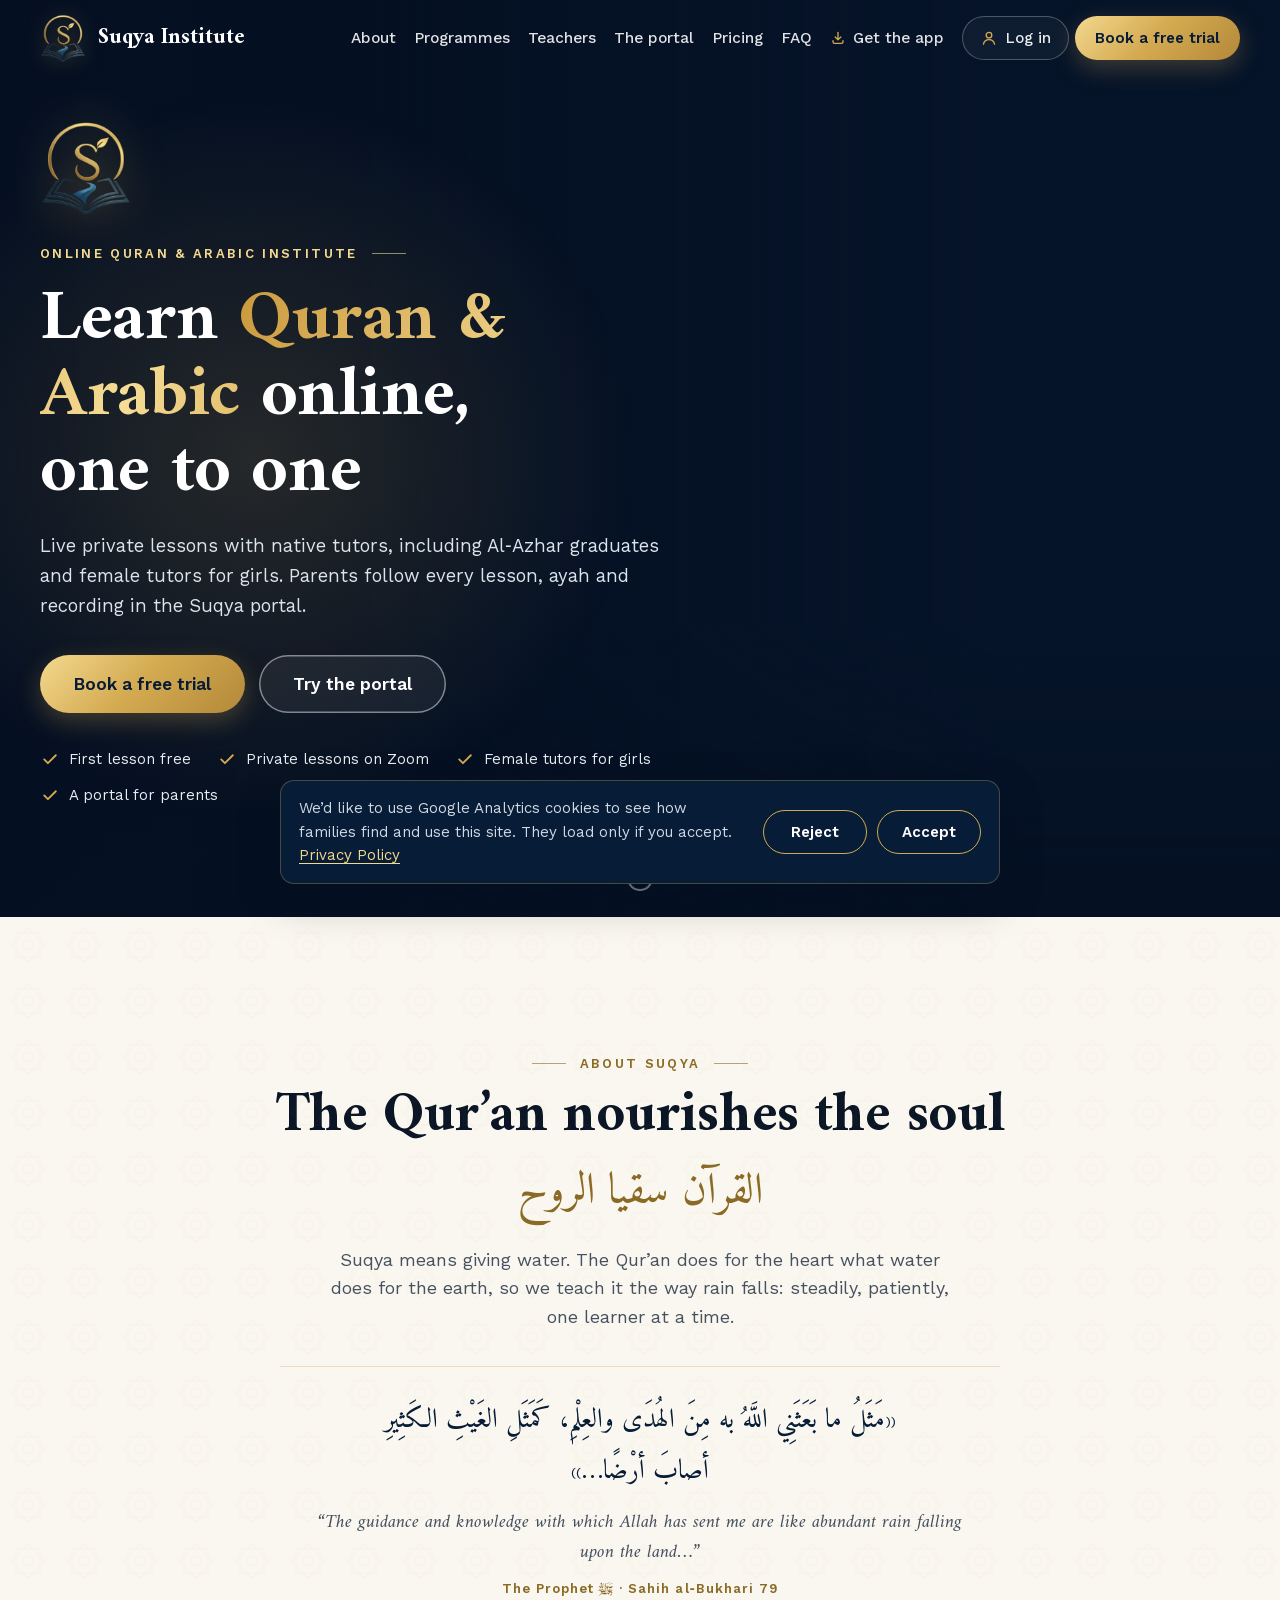
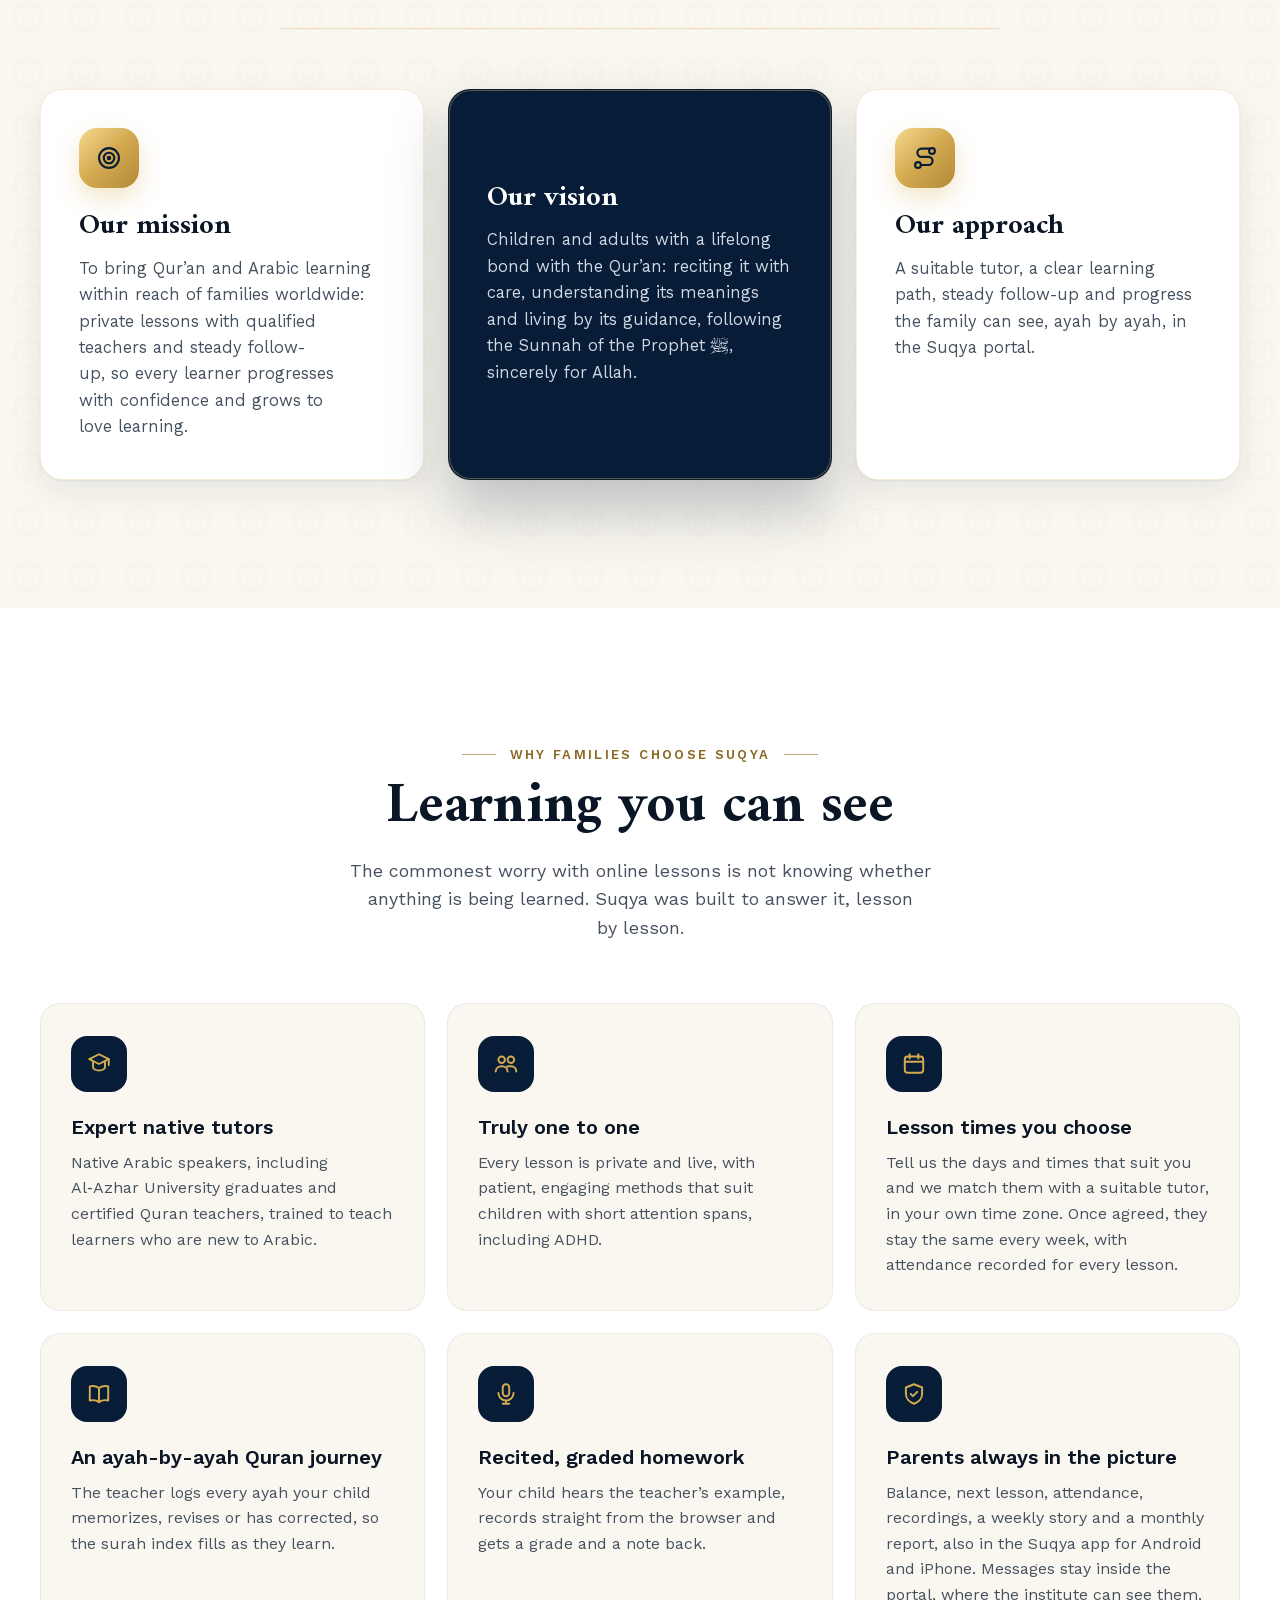
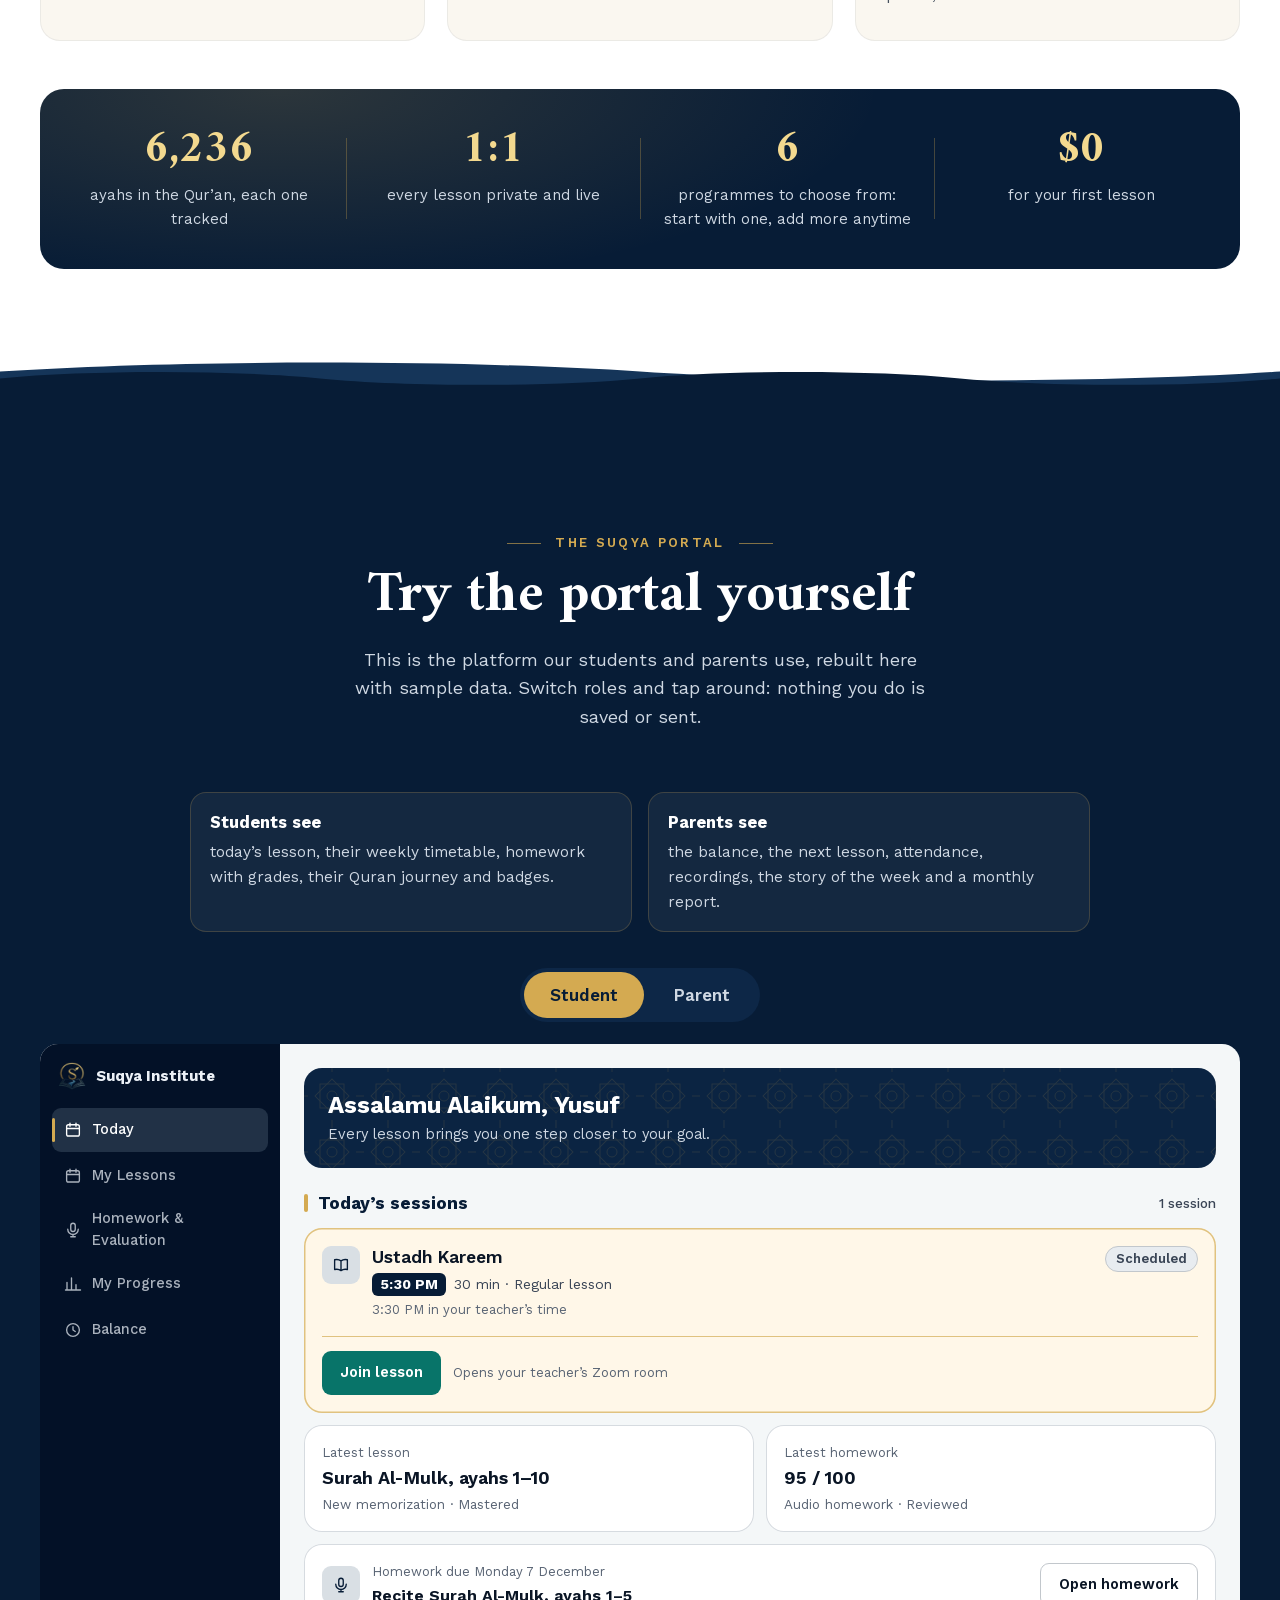
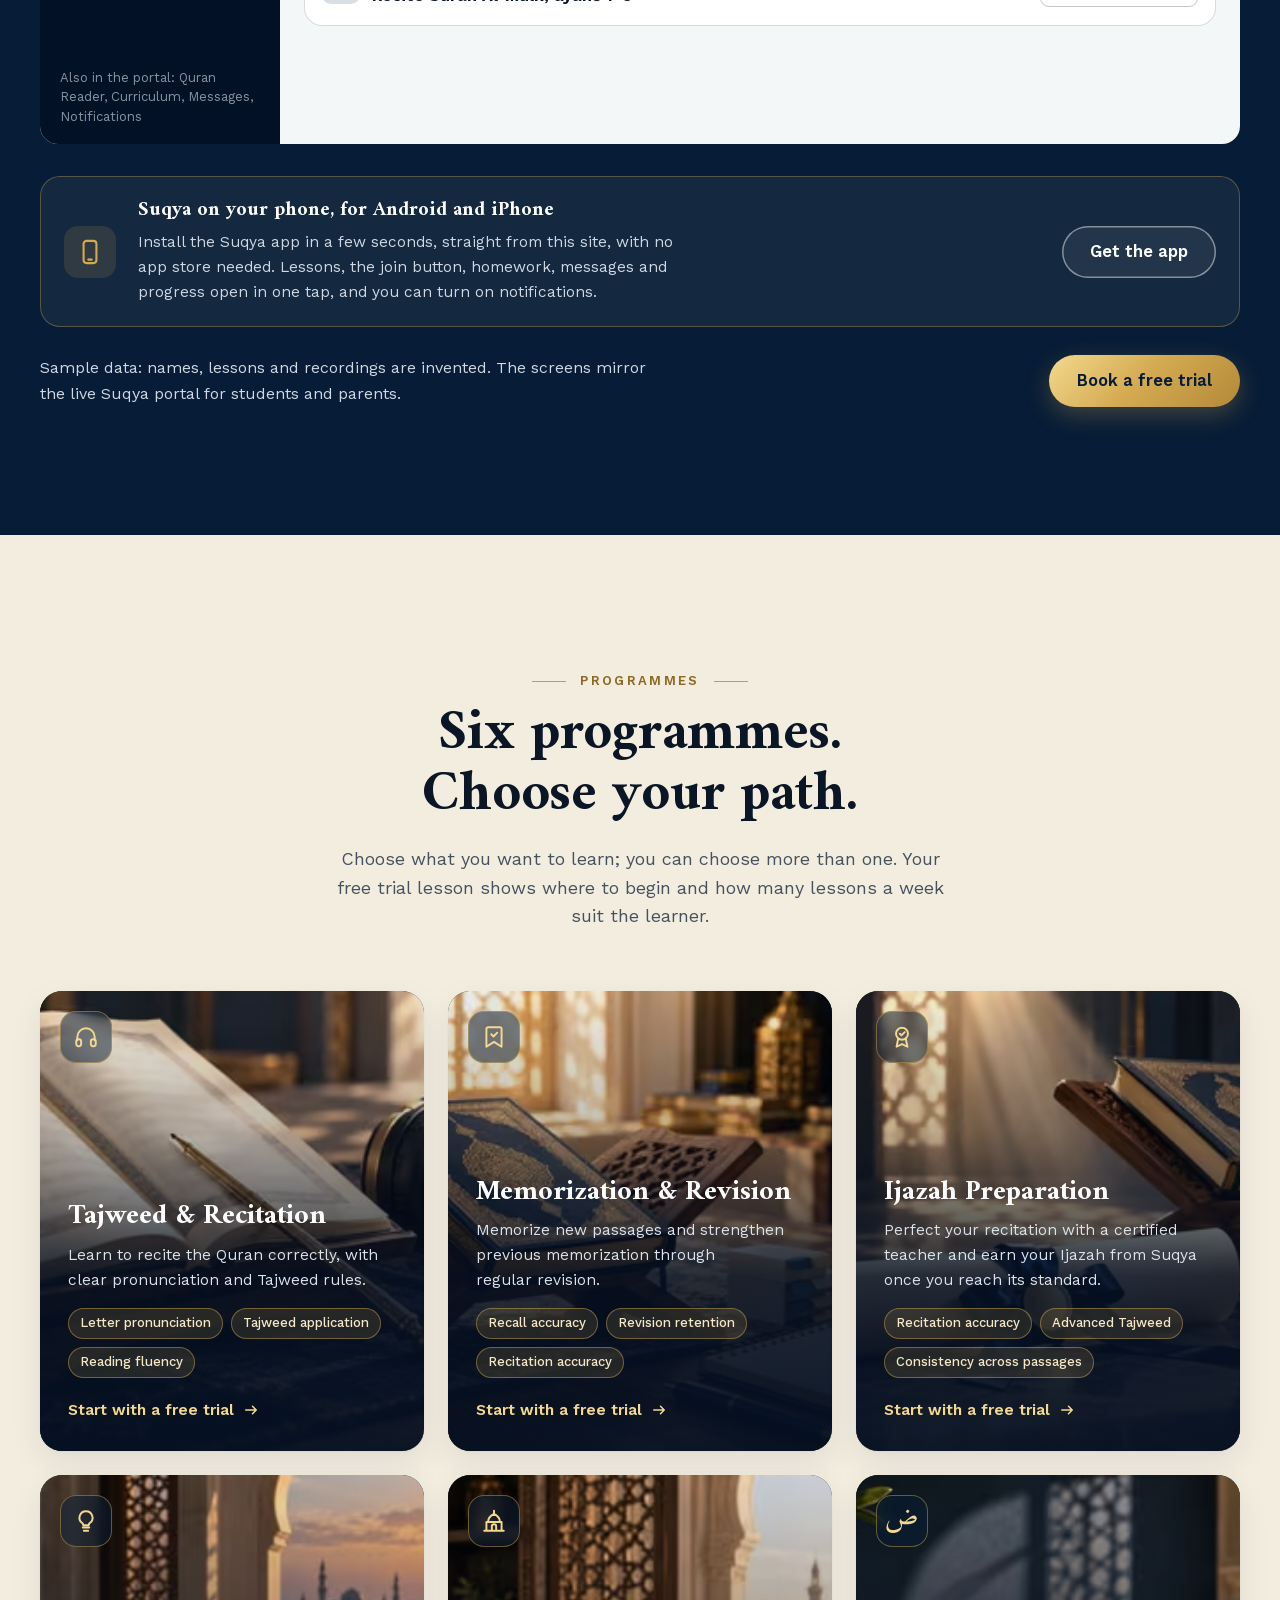
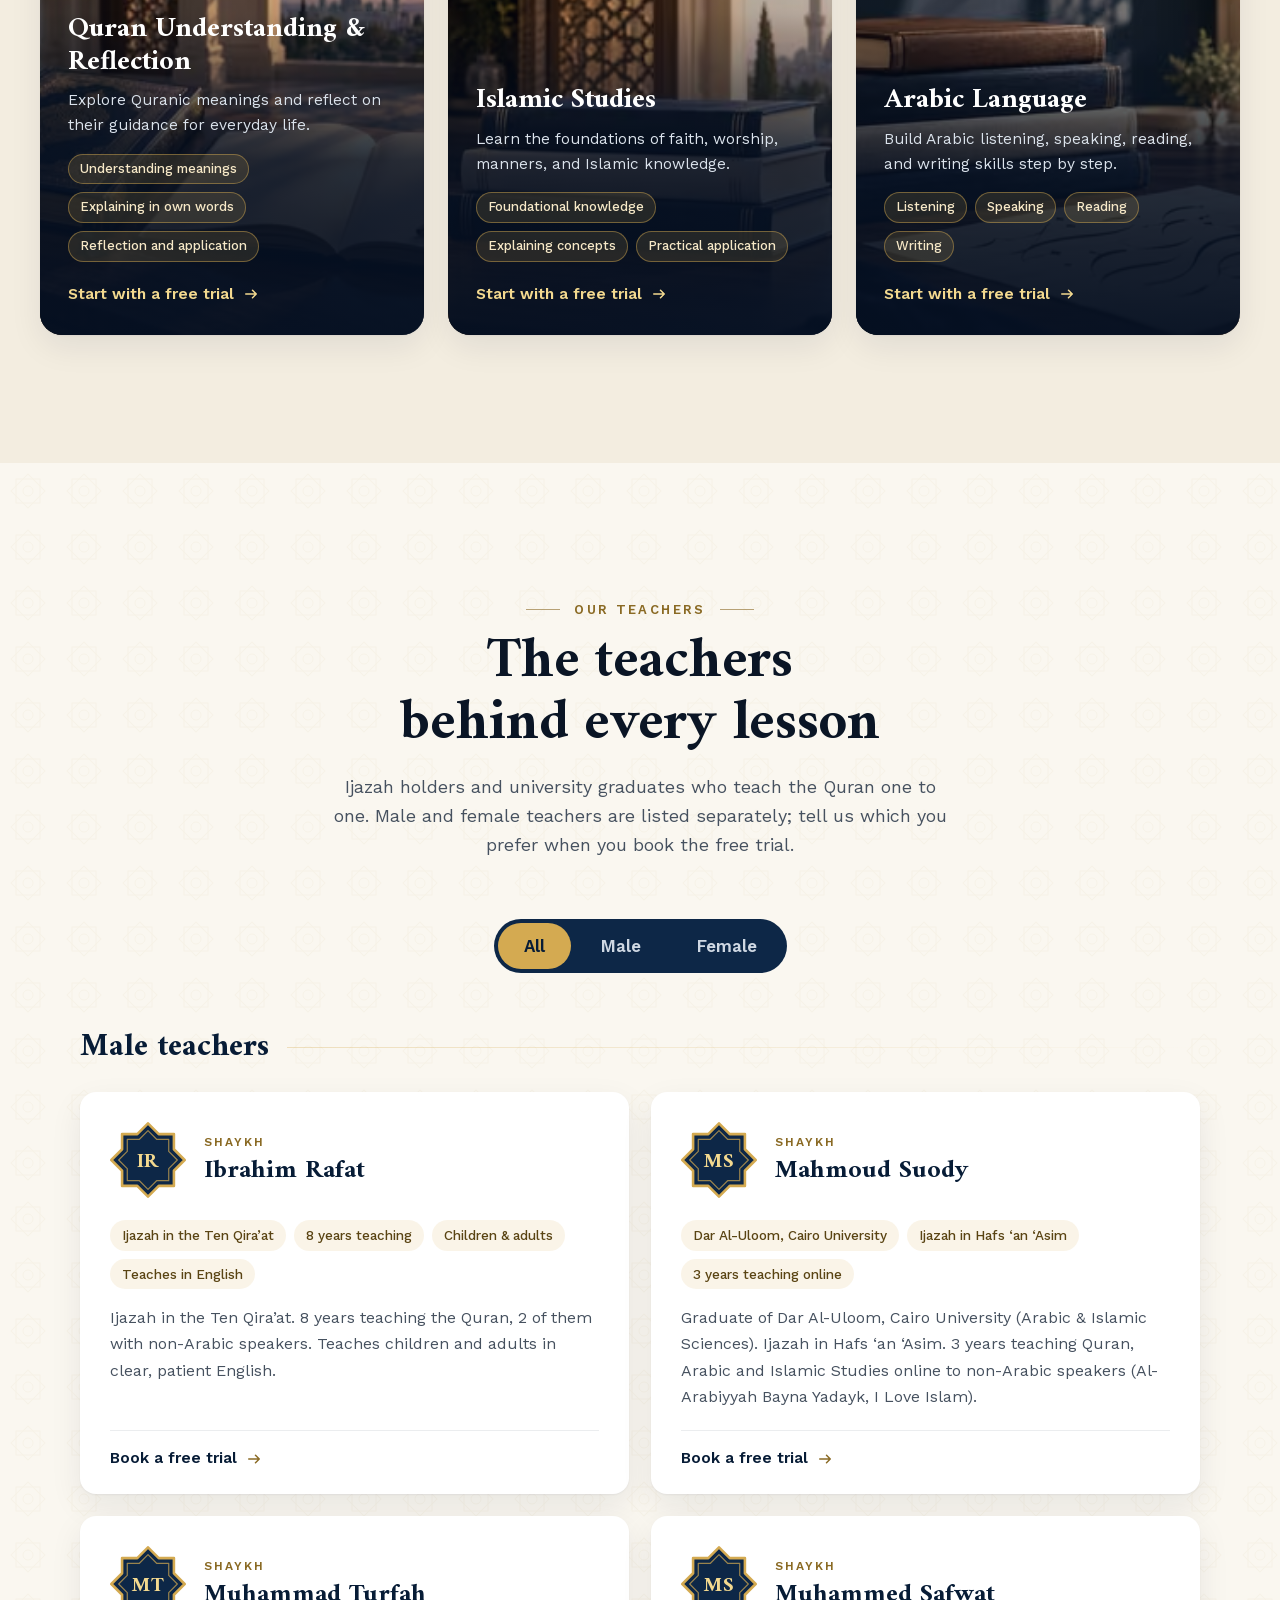
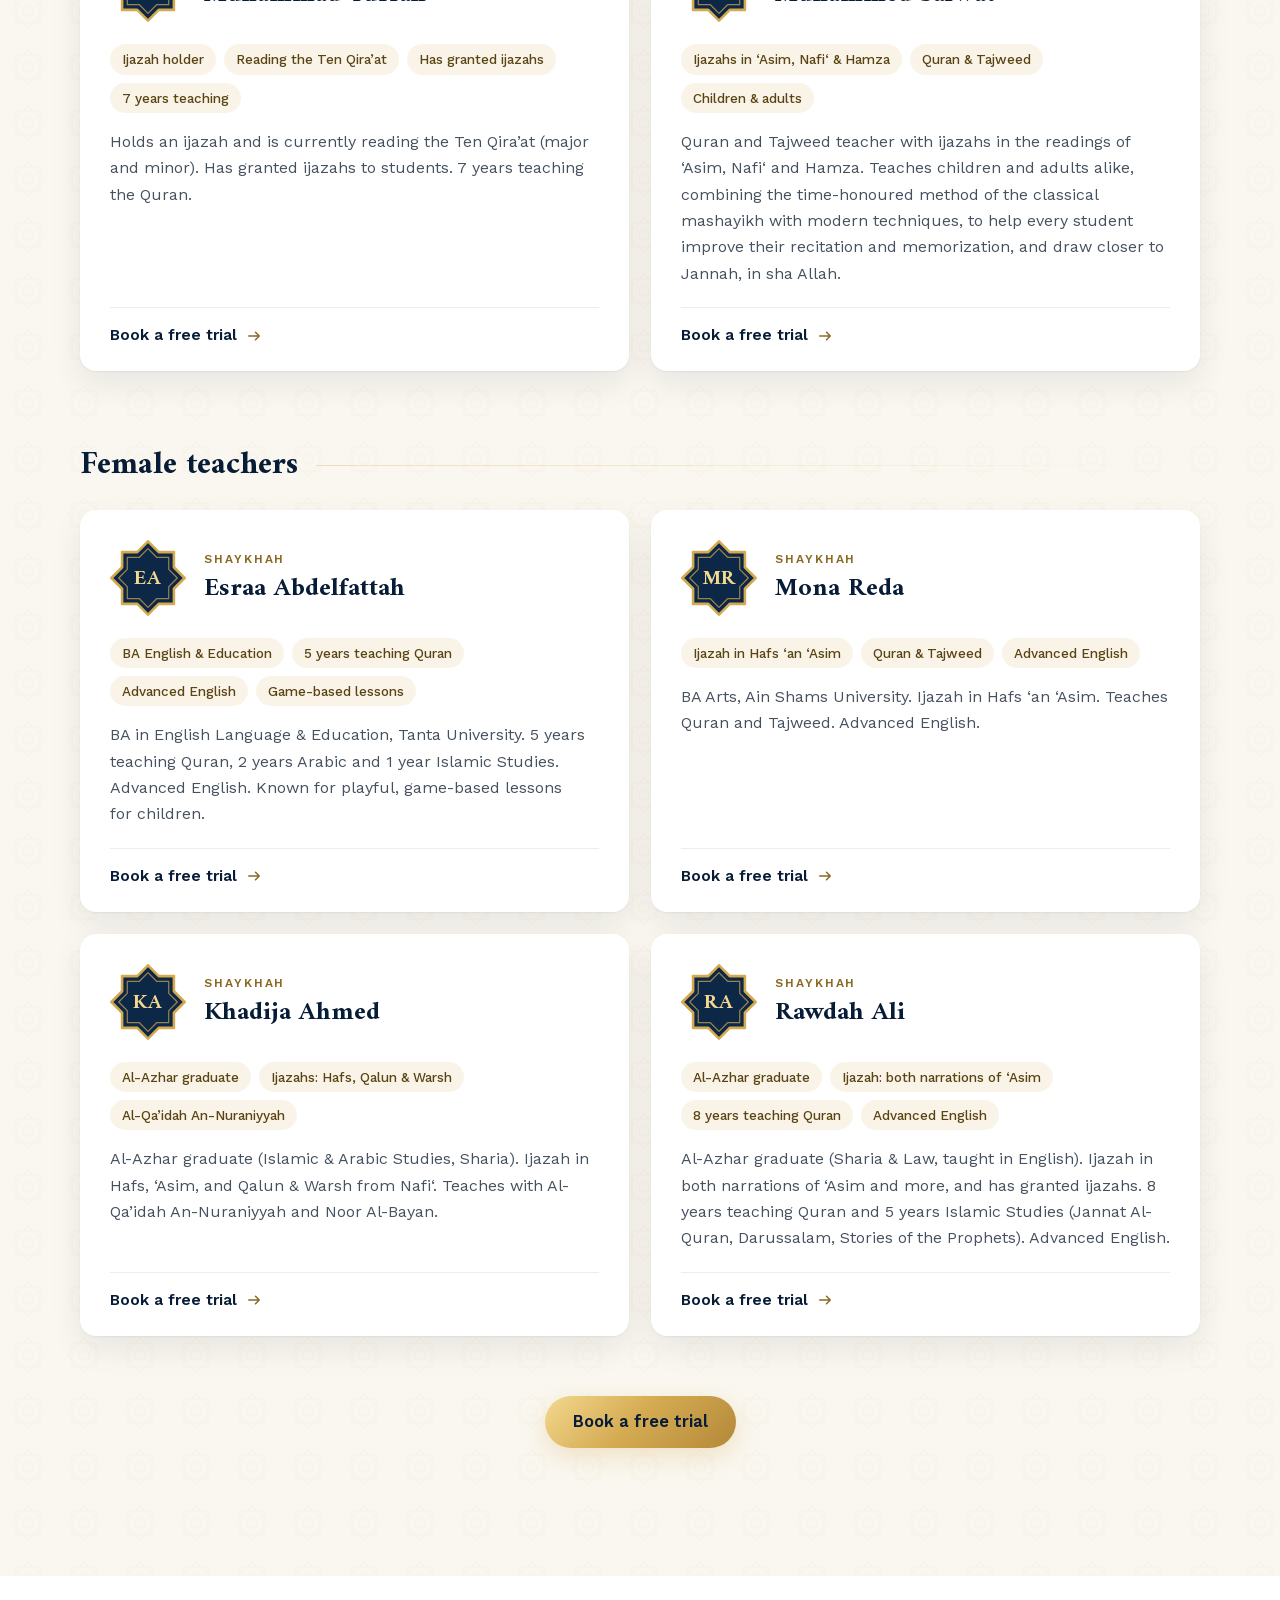
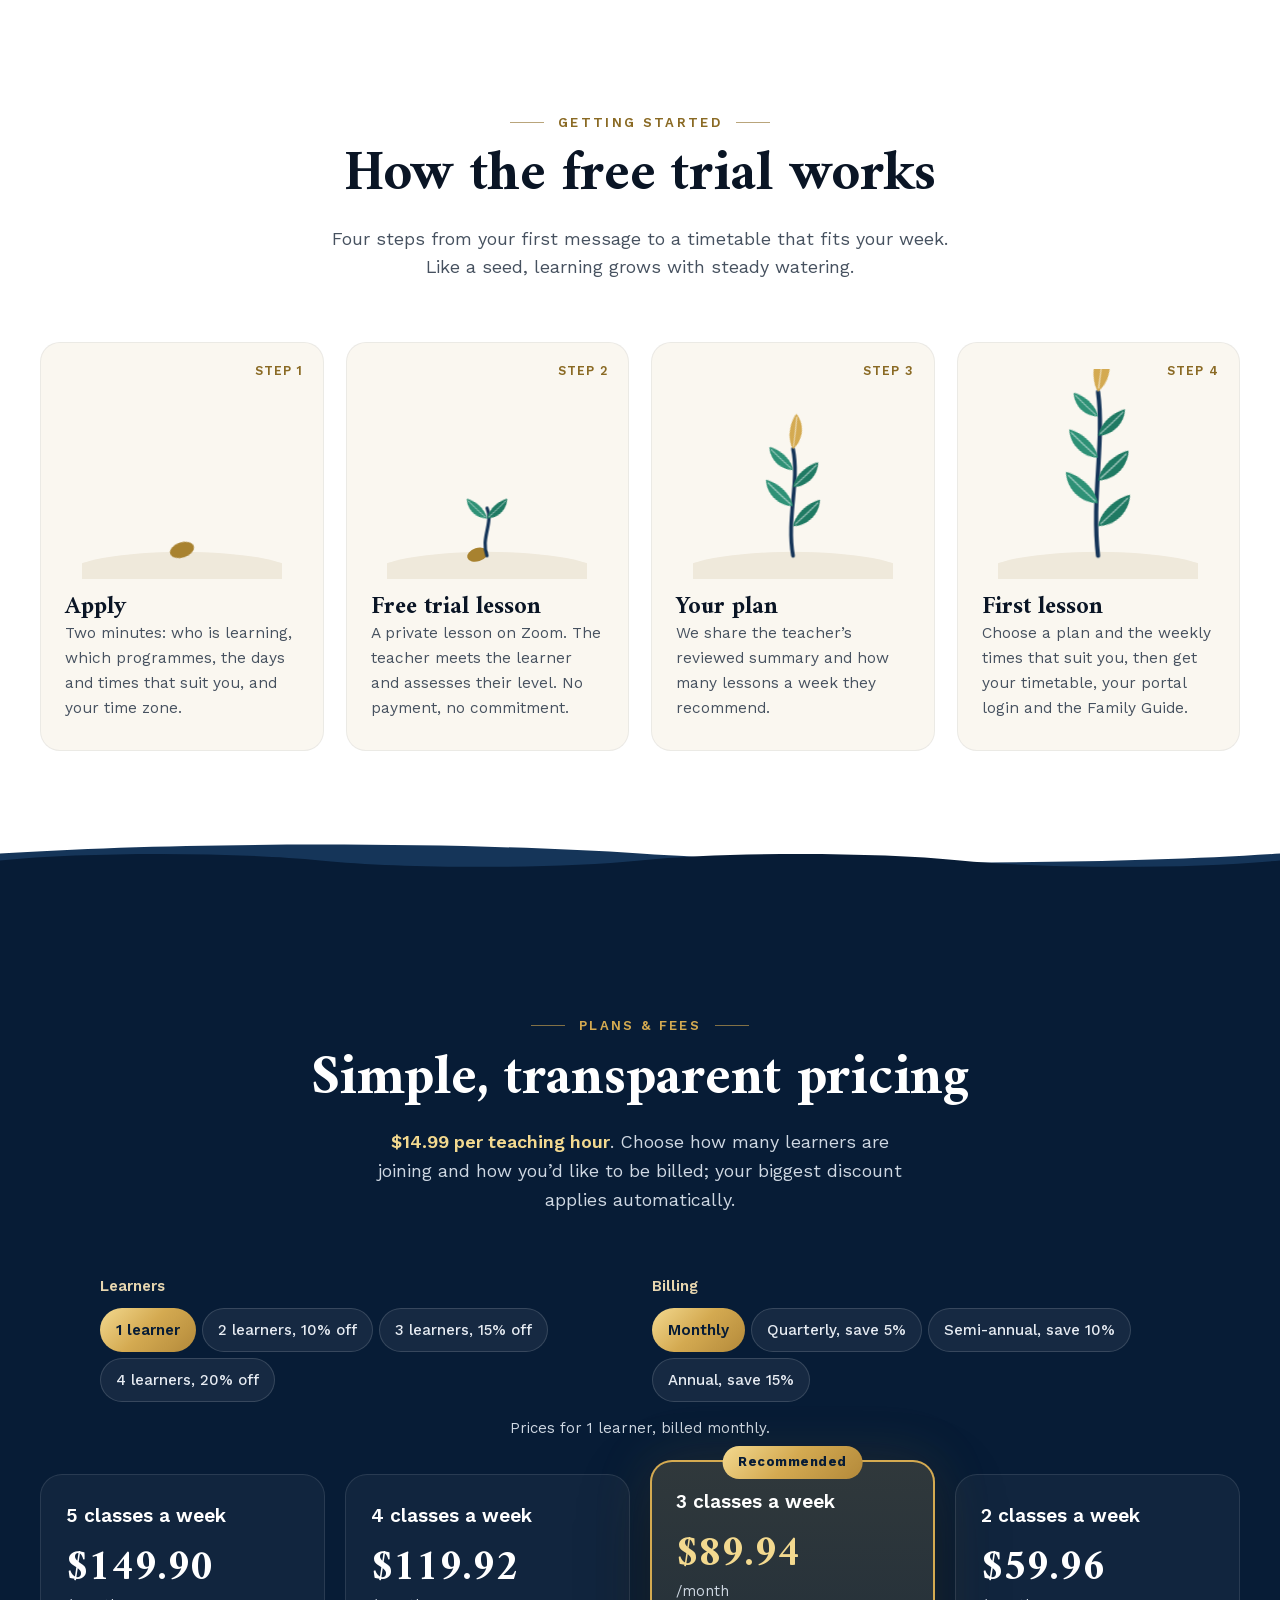
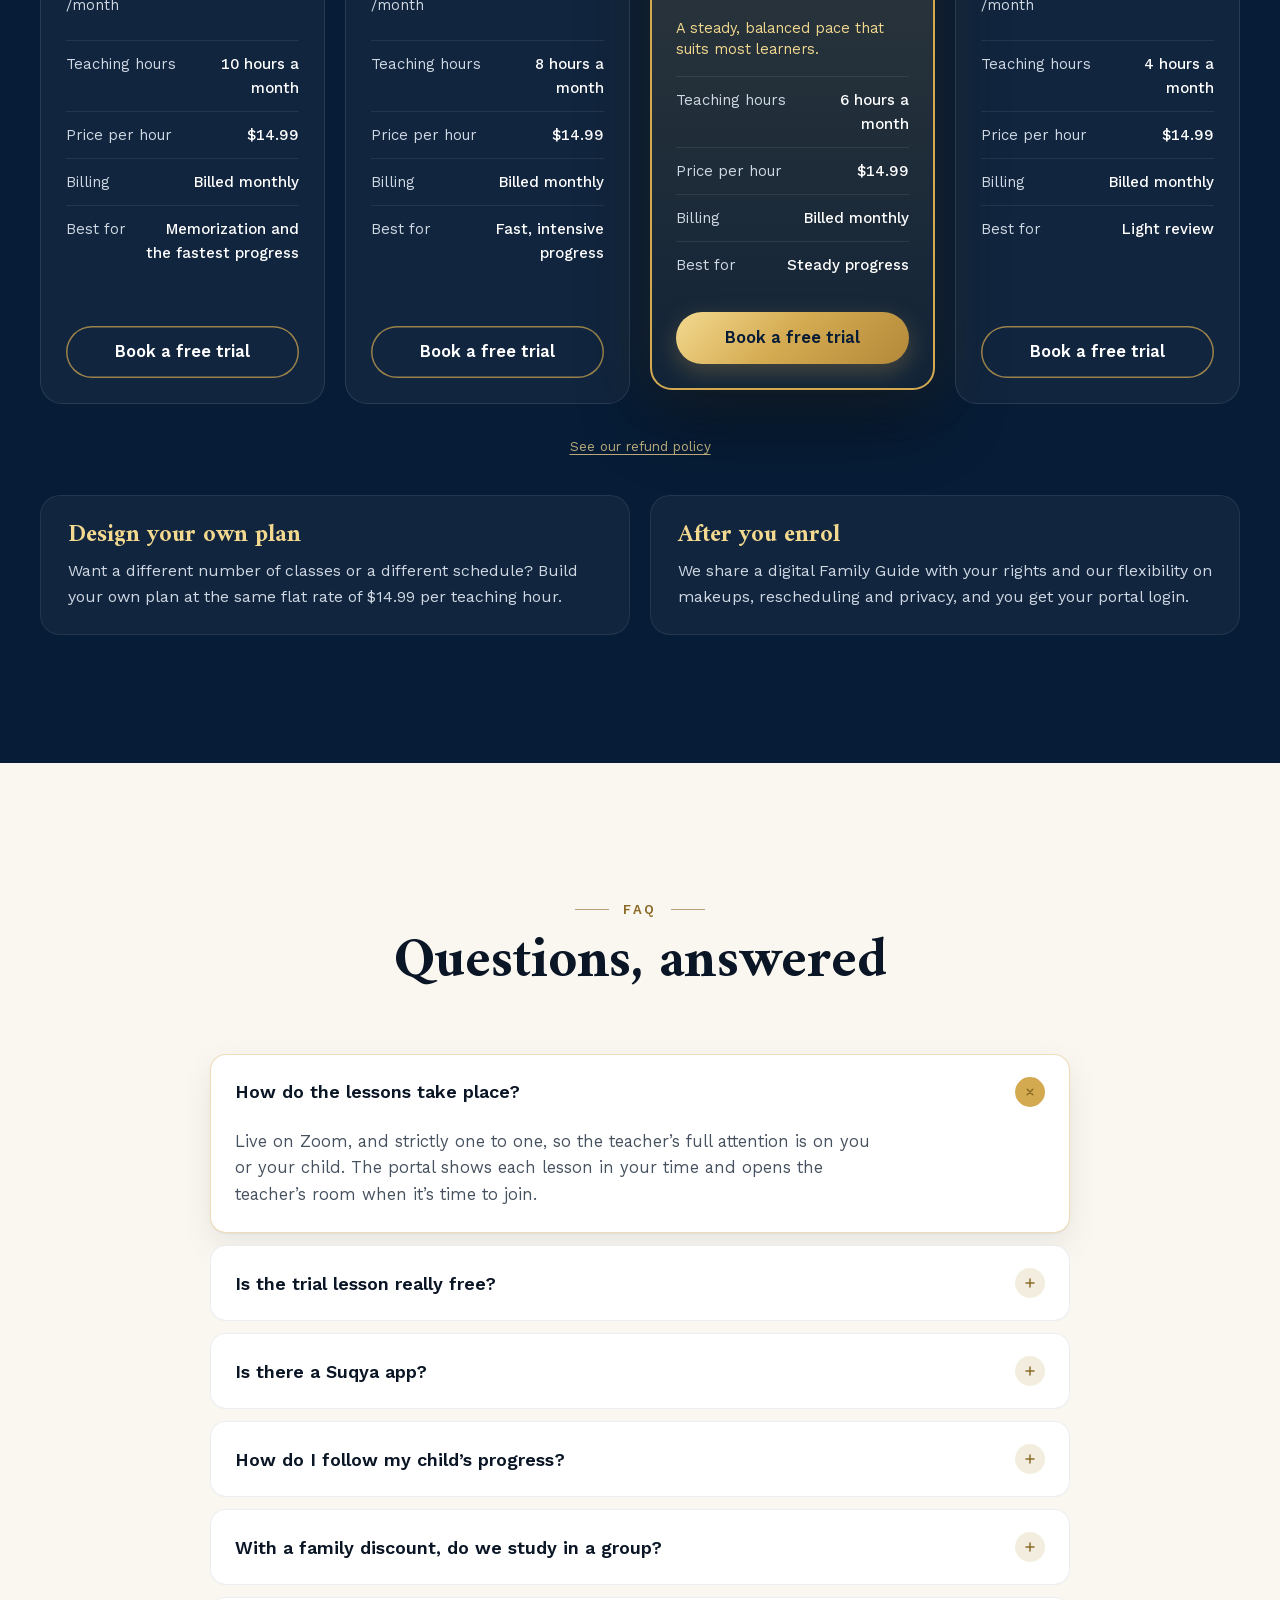
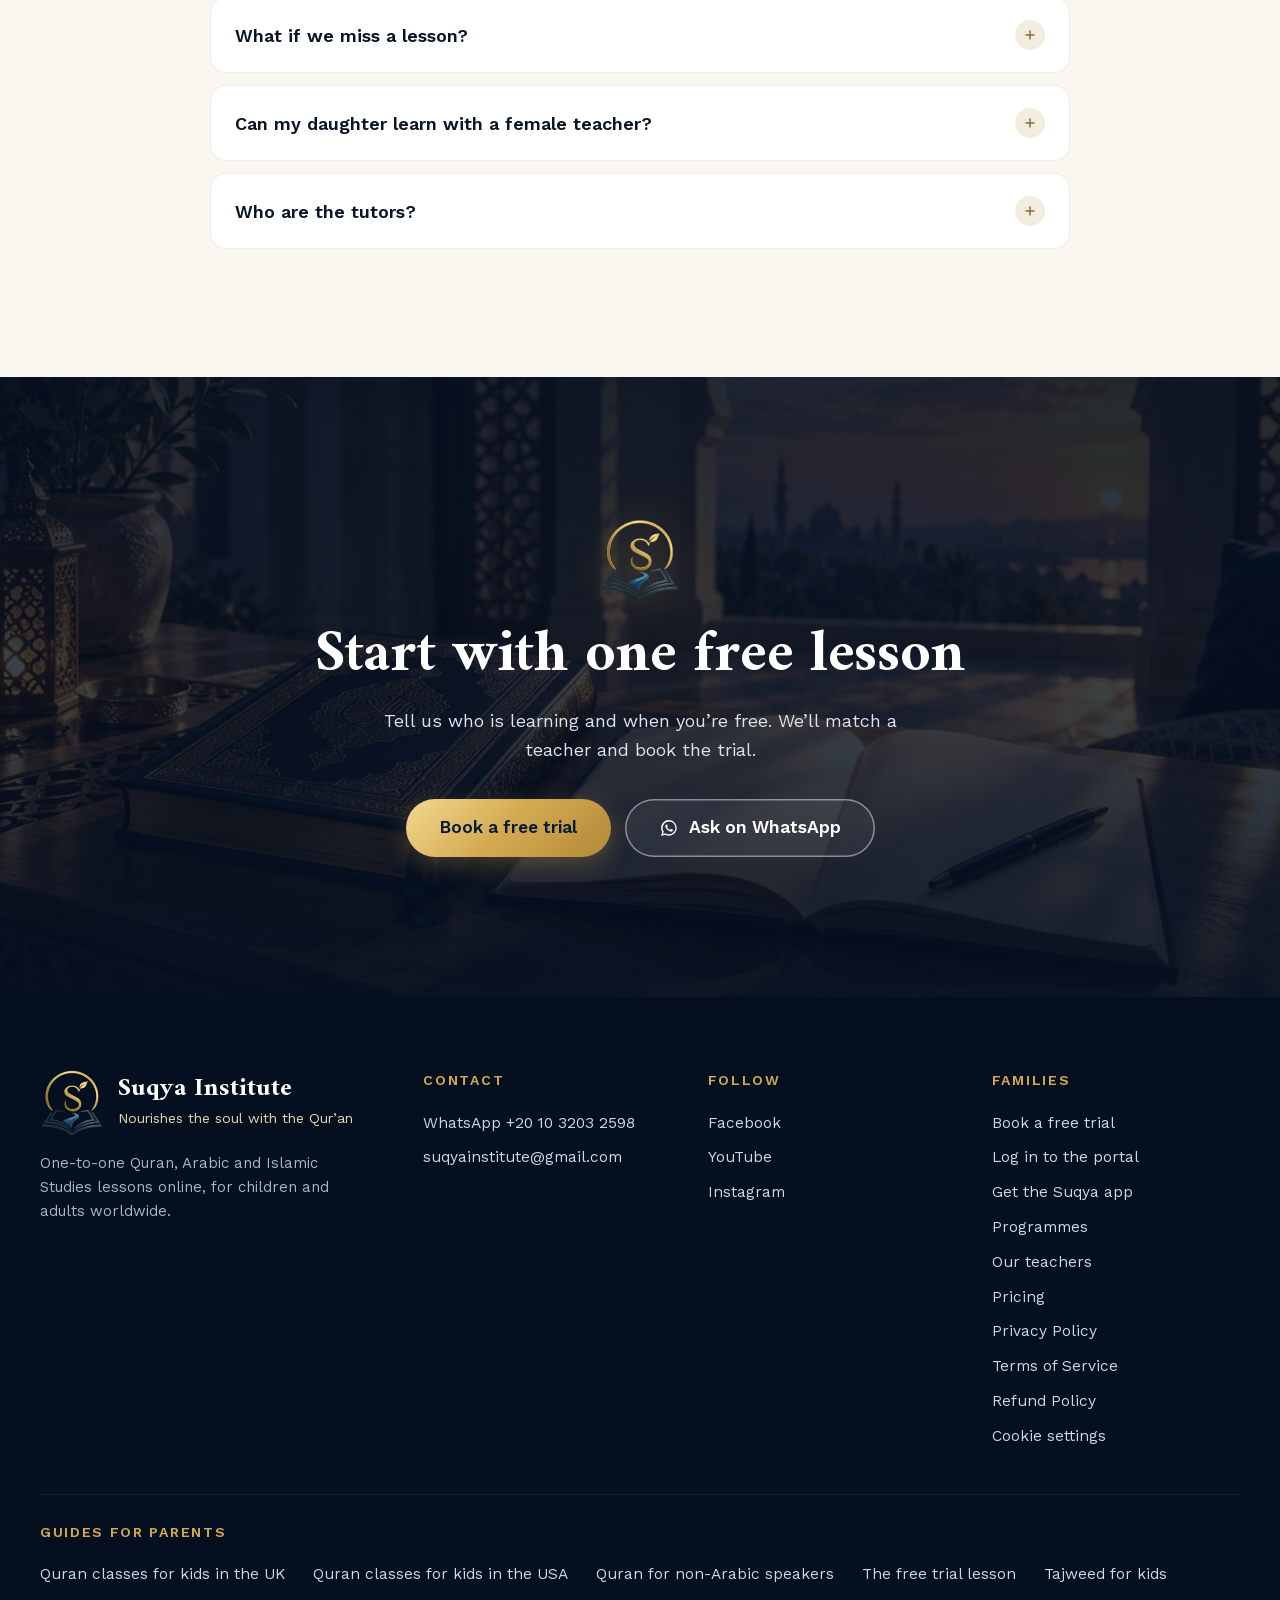
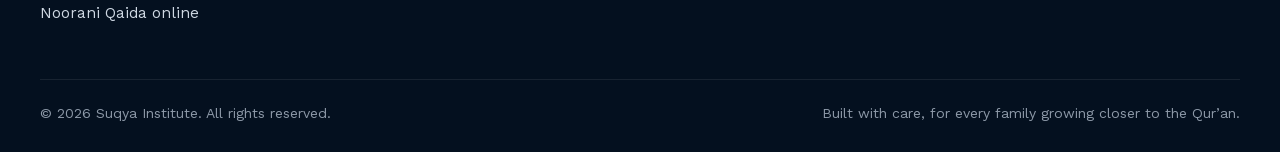
==== index.html @ 3ef71870 "Guides: AA contrast for the hero eyebrow, larger breadcrumb target Audit pass (web-design-guidelines" ====
<!DOCTYPE html>
<html lang="en">
<head>
<meta charset="UTF-8">
<meta name="viewport" content="width=device-width, initial-scale=1.0">

<!-- The hero photograph is the LCP element: preload the size this screen
     will pick, in AVIF, ahead of the stylesheet. -->
<link rel="preload" as="image" type="image/avif" fetchpriority="high" media="(max-width: 700px)"
      imagesrcset="/assets/hero-m-480.2fedef35.avif 480w, /assets/hero-m-800.efd1d75d.avif 800w" imagesizes="100vw">
<link rel="preload" as="image" type="image/avif" fetchpriority="high" media="(min-width: 701px)"
      imagesrcset="/assets/hero-640.5000eb05.avif 640w, /assets/hero-1024.be4d3ff1.avif 1024w, /assets/hero-1590.82241adb.avif 1590w" imagesizes="100vw">

<title>Suqya Institute — Online Quran Academy, 1-on-1 Lessons</title>
<meta name="description" content="Suqya Institute is an online Quran academy: live one-to-one Quran and Arabic lessons with male and female teachers, including ijazah holders and Al-Azhar graduates. Parents follow every lesson in the portal. Book a free trial.">
<link rel="canonical" href="https://suqyainstitute.com/">

<meta property="og:type" content="website">
<meta property="og:site_name" content="Suqya Institute">
<meta property="og:title" content="Suqya Institute — Learn Quran & Arabic Online">
<meta property="og:description" content="Live one-to-one Quran and Arabic lessons with qualified native teachers, and a portal where parents follow every lesson, ayah and recording.">
<meta property="og:url" content="https://suqyainstitute.com/">
<meta property="og:image" content="https://suqyainstitute.com/assets/og-cover.f19bcbfd.jpg">
<meta property="og:image:type" content="image/jpeg">
<meta property="og:image:width" content="1200">
<meta property="og:image:height" content="630">
<meta property="og:image:alt" content="Suqya Institute: learn Quran and Arabic online, one to one. A boy smiles at his teacher during an online lesson.">
<meta property="og:locale" content="en_US">

<meta name="twitter:card" content="summary_large_image">
<meta name="twitter:title" content="Suqya Institute — Learn Quran & Arabic Online">
<meta name="twitter:description" content="One-to-one Quran and Arabic lessons online, with a portal for parents.">
<meta name="twitter:image" content="https://suqyainstitute.com/assets/og-cover.f19bcbfd.jpg">
<meta name="twitter:image:alt" content="Suqya Institute: learn Quran and Arabic online, one to one.">

<meta name="application-name" content="Suqya Institute">
<meta name="apple-mobile-web-app-title" content="Suqya">
<meta name="apple-mobile-web-app-capable" content="yes">
<meta name="theme-color" content="#071c36">

<link rel="icon" href="/favicon.ico?v=20261105" sizes="48x48">
<link rel="icon" type="image/png" sizes="48x48" href="/favicon-48x48.png?v=20261105">
<link rel="icon" type="image/png" sizes="96x96" href="/favicon-96x96.png?v=20261105">
<link rel="icon" type="image/png" sizes="192x192" href="/favicon-192x192.png?v=20261105">
<link rel="apple-touch-icon" sizes="180x180" href="/apple-touch-icon.png?v=20261105">
<link rel="manifest" href="/site.webmanifest">

<script type="application/ld+json">
{
  "@context": "https://schema.org",
  "@type": "EducationalOrganization",
  "name": "Suqya Institute",
  "url": "https://suqyainstitute.com/",
  "logo": "https://suqyainstitute.com/assets/suqya-logo.84f7200a.jpg",
  "image": "https://suqyainstitute.com/assets/suqya-logo.84f7200a.jpg",
  "description": "Live one-to-one Quran and Arabic lessons online with native tutors, including Al-Azhar graduates, for children and adults.",
  "email": "suqyainstitute@gmail.com",
  "areaServed": "Worldwide",
  "knowsLanguage": ["en", "ar"],
  "knowsAbout": ["Quran recitation", "Tajweed", "Quran memorization", "Ijazah", "Quran understanding and reflection", "Islamic Studies", "Arabic language"],
  "contactPoint": {
    "@type": "ContactPoint",
    "contactType": "admissions",
    "telephone": "+20-10-3203-2598",
    "email": "suqyainstitute@gmail.com",
    "availableLanguage": ["English", "Arabic"]
  },
  "sameAs": [
    "https://www.facebook.com/share/14gMNzaa5es/",
    "https://www.youtube.com/@syqyainstitute",
    "https://www.instagram.com/suqyainst"
  ]
}
</script>

<script type="application/ld+json">
{
  "@context": "https://schema.org",
  "@type": "WebSite",
  "name": "Suqya Institute",
  "alternateName": "Suqya",
  "url": "https://suqyainstitute.com/",
  "publisher": {
    "@type": "EducationalOrganization",
    "name": "Suqya Institute",
    "logo": "https://suqyainstitute.com/assets/suqya-logo.84f7200a.jpg"
  }
}
</script>

<script type="application/ld+json">
{
  "@context": "https://schema.org",
  "@type": "FAQPage",
  "mainEntity": [
    {"@type": "Question", "name": "How do the lessons take place?", "acceptedAnswer": {"@type": "Answer", "text": "Live on Zoom, and strictly one to one, so the teacher’s full attention is on you or your child. The portal shows each lesson in your time and opens the teacher’s room when it’s time to join."}},
    {"@type": "Question", "name": "Is the trial lesson really free?", "acceptedAnswer": {"@type": "Answer", "text": "Yes. There is no payment and no commitment. The trial lets the teacher assess the learner’s level and lets you experience the teaching before deciding anything."}},
    {"@type": "Question", "name": "Is there a Suqya app?", "acceptedAnswer": {"@type": "Answer", "text": "Yes. The Suqya portal installs as an app on Android and iPhone, with no app store needed: tap Get the app, which opens the Suqya portal sign-in page where the install button is. Students and parents then open lessons, homework, messages and progress from the icon on their home screen."}},
    {"@type": "Question", "name": "How do I follow my child’s progress?", "acceptedAnswer": {"@type": "Answer", "text": "Parents get their own login to the Suqya portal: the next lesson, the remaining balance, attendance and homework over the last 30 days, the Quran journey ayah by ayah, your child’s recordings, the teacher’s story of the week and a monthly learning report."}},
    {"@type": "Question", "name": "With a family discount, do we study in a group?", "acceptedAnswer": {"@type": "Answer", "text": "No. Family and friends discounts only lower the price. Every learner keeps a private timetable, their own plan and a dedicated teacher; every lesson stays one to one."}},
    {"@type": "Question", "name": "What if we miss a lesson?", "acceptedAnswer": {"@type": "Answer", "text": "Life happens. Tell us at least 24 hours before and the lesson’s time stays in your balance. The Family Guide, shared when you enrol, explains makeups and emergencies in full."}},
    {"@type": "Question", "name": "Can my daughter learn with a female teacher?", "acceptedAnswer": {"@type": "Answer", "text": "Yes. Qualified female teachers teach girls, sisters and young children. Just let us know when we arrange the trial."}},
    {"@type": "Question", "name": "Who are the tutors?", "acceptedAnswer": {"@type": "Answer", "text": "Native Arabic speakers, including Al-Azhar University graduates and certified Quran teachers, trained to teach non-native speakers and to keep lessons patient and engaging for children, including children with ADHD."}}
  ]
}
</script>

<link rel="stylesheet" href="/assets/styles.ae29086f.css">
<!-- Amiri's Arabic subsets (about 108 KB) stay inert until the visitor
     starts to move or nears the first Arabic word; app.js switches the
     media to "all". <noscript> keeps them for a visitor without script. -->
<link rel="stylesheet" href="/assets/fonts-deferred.9949c3ed.css" media="print" data-late-css>
<noscript><link rel="stylesheet" href="/assets/fonts-deferred.9949c3ed.css"></noscript>
<script src="/assets/app.707575aa.js" defer></script>
<!-- Google Analytics 4: injected from an idle callback after the load
     event, so it never competes with the first screen. -->
<script src="/assets/analytics.50d68b86.js" defer></script>
</head>
<body>
<svg aria-hidden="true" focusable="false" width="0" height="0" class="defs" xmlns="http://www.w3.org/2000/svg">
  <defs>
    <pattern id="lattice" width="56" height="56" patternUnits="userSpaceOnUse">
      <g fill="none" stroke="#d4aa51" stroke-width="1">
        <rect x="16" y="16" width="24" height="24"/>
        <rect x="16" y="16" width="24" height="24" transform="rotate(45 28 28)"/>
        <circle cx="28" cy="28" r="5"/>
        <path d="M0 28h4M52 28h4M28 0v4M28 52v4"/>
      </g>
    </pattern>
    <symbol id="i-star" viewBox="0 0 44 44"><g><rect x="9" y="9" width="26" height="26"/><rect x="9" y="9" width="26" height="26" transform="rotate(45 22 22)"/></g></symbol>
    <symbol id="i-octa" viewBox="0 0 44 44"><path fill="#0d2747" stroke="#d4aa51" stroke-width="1.5" stroke-linejoin="round" d="M22.00 0.79L28.21 7.00L37.00 7.00L37.00 15.79L43.21 22.00L37.00 28.21L37.00 37.00L28.21 37.00L22.00 43.21L15.79 37.00L7.00 37.00L7.00 28.21L0.79 22.00L7.00 15.79L7.00 7.00L15.79 7.00Z"/><path fill="none" stroke="#d4aa51" stroke-width=".7" stroke-linejoin="round" opacity=".7" d="M22.00 5.03L26.97 10.00L34.00 10.00L34.00 17.03L38.97 22.00L34.00 26.97L34.00 34.00L26.97 34.00L22.00 38.97L17.03 34.00L10.00 34.00L10.00 26.97L5.03 22.00L10.00 17.03L10.00 10.00L17.03 10.00Z"/></symbol>
    <symbol id="i-calendar" viewBox="0 0 24 24"><g fill="none" stroke="currentColor" stroke-width="1.8" stroke-linecap="round" stroke-linejoin="round"><rect x="3.5" y="5" width="17" height="15" rx="2.5"/><path d="M3.5 10h17M8 3v4M16 3v4"/></g></symbol>
    <symbol id="i-book" viewBox="0 0 24 24"><g fill="none" stroke="currentColor" stroke-width="1.8" stroke-linecap="round" stroke-linejoin="round"><path d="M12 6.5C9.5 4.6 6.5 4.3 3.5 5v13c3-.7 6-.4 8.5 1.5 2.5-1.9 5.5-2.2 8.5-1.5V5c-3-.7-6-.4-8.5 1.5Zm0 0v13"/></g></symbol>
    <symbol id="i-mic" viewBox="0 0 24 24"><g fill="none" stroke="currentColor" stroke-width="1.8" stroke-linecap="round" stroke-linejoin="round"><rect x="9" y="3" width="6" height="11" rx="3"/><path d="M5 11a7 7 0 0 0 14 0M12 18v3M9 21h6"/></g></symbol>
    <symbol id="i-chart" viewBox="0 0 24 24"><g fill="none" stroke="currentColor" stroke-width="1.8" stroke-linecap="round" stroke-linejoin="round"><path d="M4 20V10M10 20V4M16 20v-7M22 20H2"/></g></symbol>
    <symbol id="i-clock" viewBox="0 0 24 24"><g fill="none" stroke="currentColor" stroke-width="1.8" stroke-linecap="round"><circle cx="12" cy="12" r="8.5"/><path d="M12 7.5V12l3 2"/></g></symbol>
    <symbol id="i-play" viewBox="0 0 24 24"><path d="M8 5.5v13l11-6.5z" fill="currentColor"/></symbol>
    <symbol id="i-pause" viewBox="0 0 24 24"><path d="M7 5h3.5v14H7zM13.5 5H17v14h-3.5z" fill="currentColor"/></symbol>
    <symbol id="i-check" viewBox="0 0 24 24"><path d="m5 12.5 4.5 4.5L19 7.5" fill="none" stroke="currentColor" stroke-width="2.2" stroke-linecap="round" stroke-linejoin="round"/></symbol>
    <symbol id="i-share" viewBox="0 0 24 24"><g fill="none" stroke="currentColor" stroke-width="1.8" stroke-linecap="round" stroke-linejoin="round"><path d="M12 3v12M7.5 7.5 12 3l4.5 4.5M5 13v6.5h14V13"/></g></symbol>
    <symbol id="i-mail" viewBox="0 0 24 24"><g fill="none" stroke="currentColor" stroke-width="1.8" stroke-linecap="round" stroke-linejoin="round"><rect x="3" y="5.5" width="18" height="13" rx="2.5"/><path d="m4 7 8 6 8-6"/></g></symbol>
    <symbol id="i-users" viewBox="0 0 24 24"><g fill="none" stroke="currentColor" stroke-width="1.8" stroke-linecap="round"><circle cx="9" cy="8.5" r="3.5"/><path d="M2.5 20c0-3.6 2.9-6.5 6.5-6.5s6.5 2.9 6.5 6.5M16 5.2a3.5 3.5 0 0 1 0 6.6M18.5 13.9c1.9 1 3 3.3 3 6.1"/></g></symbol>

    <symbol id="i-target" viewBox="0 0 24 24"><g fill="none" stroke="currentColor" stroke-width="1.8" stroke-linecap="round"><circle cx="12" cy="12" r="8.5"/><circle cx="12" cy="12" r="4.5"/><circle cx="12" cy="12" r="1" fill="currentColor"/></g></symbol>
    <symbol id="i-path" viewBox="0 0 24 24"><g fill="none" stroke="currentColor" stroke-width="1.8" stroke-linecap="round" stroke-linejoin="round"><circle cx="6" cy="18" r="2.5"/><circle cx="18" cy="6" r="2.5"/><path d="M8.5 18H15a3.5 3.5 0 0 0 0-7H9a3.5 3.5 0 0 1 0-7h6.5"/></g></symbol>
    <symbol id="i-tutor" viewBox="0 0 24 24"><g fill="none" stroke="currentColor" stroke-width="1.8" stroke-linecap="round" stroke-linejoin="round"><path d="m12 3 9 4.5-9 4.5-9-4.5L12 3Z"/><path d="M6.5 9.5V15c0 1.5 2.5 3 5.5 3s5.5-1.5 5.5-3V9.5M21 7.5V13"/></g></symbol>
    <symbol id="i-one" viewBox="0 0 24 24"><g fill="none" stroke="currentColor" stroke-width="1.8" stroke-linecap="round" stroke-linejoin="round"><circle cx="8" cy="8" r="3"/><circle cx="16.5" cy="8" r="3"/><path d="M2.5 19c0-3 2.5-5 5.5-5s5.5 2 5.5 5M13 14.3c1-.2 2.2-.3 3.5-.3 3 0 5 2 5 5"/></g></symbol>
    <symbol id="i-headphones" viewBox="0 0 24 24"><g fill="none" stroke="currentColor" stroke-width="1.8" stroke-linecap="round" stroke-linejoin="round"><path d="M4 15v-3a8 8 0 0 1 16 0v3"/><rect x="3" y="14" width="4.5" height="6.5" rx="2"/><rect x="16.5" y="14" width="4.5" height="6.5" rx="2"/></g></symbol>
    <symbol id="i-bookmark" viewBox="0 0 24 24"><g fill="none" stroke="currentColor" stroke-width="1.8" stroke-linecap="round" stroke-linejoin="round"><path d="M5 4.5A1.5 1.5 0 0 1 6.5 3h11A1.5 1.5 0 0 1 19 4.5V21l-7-4.5L5 21V4.5Z"/><path d="m9.5 9.5 2 2 3.5-3.5"/></g></symbol>
    <symbol id="i-scroll" viewBox="0 0 24 24"><g fill="none" stroke="currentColor" stroke-width="1.8" stroke-linecap="round" stroke-linejoin="round"><circle cx="12" cy="9" r="5.5"/><path d="m8.5 13.5-1.5 7.5 5-2.5 5 2.5-1.5-7.5M10 9l1.5 1.5L14.5 7.5"/></g></symbol>
    <symbol id="i-bulb" viewBox="0 0 24 24"><g fill="none" stroke="currentColor" stroke-width="1.8" stroke-linecap="round" stroke-linejoin="round"><path d="M9 18h6M10 21h4M12 3a6 6 0 0 0-3.5 10.9c.6.5 1 1.2 1 2V16h5v-.1c0-.8.4-1.5 1-2A6 6 0 0 0 12 3Z"/></g></symbol>
    <symbol id="i-dome" viewBox="0 0 24 24"><g fill="none" stroke="currentColor" stroke-width="1.8" stroke-linecap="round" stroke-linejoin="round"><path d="M3 21h18M5 21v-8h14v8M6.5 13c0-3.5 2.5-6 5.5-7.5 3 1.5 5.5 4 5.5 7.5M12 2.5v3M10 21v-4a2 2 0 0 1 4 0v4"/></g></symbol>
    <symbol id="i-arrow" viewBox="0 0 24 24"><path d="M5 12h14m-5-5 5 5-5 5" fill="none" stroke="currentColor" stroke-width="2" stroke-linecap="round" stroke-linejoin="round"/></symbol>
    <symbol id="i-shield" viewBox="0 0 24 24"><g fill="none" stroke="currentColor" stroke-width="1.8" stroke-linecap="round" stroke-linejoin="round"><path d="M12 3l7.5 3v5.5c0 4.5-3.2 8.2-7.5 9.5-4.3-1.3-7.5-5-7.5-9.5V6L12 3Z"/><path d="m9 12 2 2 4-4"/></g></symbol>
    <symbol id="i-wa" viewBox="0 0 24 24"><path fill="currentColor" d="M12 2.5a9.4 9.4 0 0 0-8.1 14.2L2.5 21.5l4.9-1.3A9.4 9.4 0 1 0 12 2.5Zm0 17.1a7.7 7.7 0 0 1-3.9-1.1l-.3-.2-2.9.8.8-2.8-.2-.3A7.7 7.7 0 1 1 12 19.6Zm4.2-5.7c-.2-.1-1.4-.7-1.6-.8-.2-.1-.4-.1-.5.1l-.7.9c-.1.2-.3.2-.5.1a6.3 6.3 0 0 1-3.1-2.7c-.2-.4.2-.4.7-1.2.1-.2 0-.3 0-.4l-.7-1.7c-.2-.5-.4-.4-.5-.4h-.4a.8.8 0 0 0-.6.3 2.5 2.5 0 0 0-.8 1.9 4.4 4.4 0 0 0 .9 2.3 10 10 0 0 0 3.8 3.4c1.4.6 2 .7 2.7.6.4-.1 1.4-.6 1.6-1.1.2-.5.2-1 .1-1.1l-.4-.3Z"/></symbol>
  </defs>
</svg>

<a class="skip" href="#main">Skip to content</a>

<!-- ============ NAV ============ -->
<header class="nav" id="nav">
  <div class="nav-in">
    <a href="#top" class="brand">
      <img src="/assets/logo-128.de85d0d7.webp" alt="" width="128" height="135" decoding="async">
      <span class="brand-txt"><strong>Suqya Institute</strong><span>Nourishes the soul with the Qur&rsquo;an</span></span>
    </a>
    <nav class="links" id="navLinks" aria-label="Main">
      <a href="#about">About</a>
      <a href="#programmes">Programmes</a>
      <a href="#teachers">Teachers</a>
      <a href="#portal">The portal</a>
      <a href="#pricing">Pricing</a>
      <a href="#faq">FAQ</a>
      <a href="https://app.suqyainstitute.com/login#install-app" class="nav-app"><svg width="16" height="16" viewBox="0 0 24 24" fill="none" stroke="currentColor" stroke-width="2" stroke-linecap="round" stroke-linejoin="round" aria-hidden="true" focusable="false"><path d="M12 3.5v11M7.8 10.6 12 14.8l4.2-4.2"/><path d="M4.5 16v1.6A2.4 2.4 0 0 0 6.9 20h10.2a2.4 2.4 0 0 0 2.4-2.4V16"/></svg> Get the app</a>
    </nav>
    <a href="https://app.suqyainstitute.com/login" class="nav-login"><svg viewBox="0 0 24 24" aria-hidden="true" focusable="false"><circle cx="12" cy="8.2" r="3.7"/><path d="M4.6 20.2c.9-3.9 3.9-6.1 7.4-6.1s6.5 2.2 7.4 6.1"/></svg><span class="nav-login-txt">Log in</span></a>
    <a href="/apply" class="btn btn-gold btn-sm nav-cta">Book a free trial</a>
    <button class="menu" id="menuBtn" type="button" aria-expanded="false" aria-controls="navLinks">
      <span class="menu-lines" aria-hidden="true"><span></span><span></span></span>
      <span class="sr-only">Menu</span>
    </button>
  </div>
</header>

<main id="main">

<!-- ============ HERO ============ -->
<section class="hero" id="top" aria-labelledby="hero-title">
  <picture class="hero-bg">
    <source media="(max-width: 700px)" type="image/avif" srcset="/assets/hero-m-480.2fedef35.avif 480w, /assets/hero-m-800.efd1d75d.avif 800w" sizes="100vw">
    <source media="(max-width: 700px)" type="image/webp" srcset="/assets/hero-m-480.34de5cbe.webp 480w, /assets/hero-m-800.463678ed.webp 800w" sizes="100vw">
    <source type="image/avif" srcset="/assets/hero-640.5000eb05.avif 640w, /assets/hero-1024.be4d3ff1.avif 1024w, /assets/hero-1590.82241adb.avif 1590w" sizes="100vw">
    <source type="image/webp" srcset="/assets/hero-640.835c9ff6.webp 640w, /assets/hero-1024.49ad8516.webp 1024w, /assets/hero-1590.6ea69a39.webp 1590w" sizes="100vw">
    <img src="/assets/hero-1024.49ad8516.webp" alt="A boy smiles at his teacher during a one-to-one online Quran lesson" width="1590" height="941" fetchpriority="high" decoding="async">
  </picture>
  <div class="hero-shade" aria-hidden="true"></div>
  <div class="hero-glow" aria-hidden="true"></div>
  <div class="motes" id="motes" aria-hidden="true"></div>
  <div class="hero-in">
    <div class="hero-copy">
      <img class="hero-logo" src="/assets/logo-256.a197a34b.webp" alt="Suqya Institute" width="256" height="270" decoding="async">
      <p class="eyebrow in">Online Quran &amp; Arabic Institute</p>
      <h1 id="hero-title" class="in">Learn <span class="gold-text">Quran &amp; Arabic</span> online, one&nbsp;to&nbsp;one</h1>
      <p class="hero-lead in">Live private lessons with native tutors, including Al&#8209;Azhar graduates and female tutors for girls. Parents follow every lesson, ayah and recording in the Suqya portal.</p>
      <div class="hero-actions in">
        <a href="/apply" class="btn btn-gold btn-lg">Book a free trial</a>
        <a href="#portal" class="btn btn-ghost btn-lg">Try the portal</a>
      </div>
      <ul class="hero-trust in">
        <li><svg aria-hidden="true"><use href="#i-check"/></svg>First lesson free</li>
        <li><svg aria-hidden="true"><use href="#i-check"/></svg>Private lessons on Zoom</li>
        <li><svg aria-hidden="true"><use href="#i-check"/></svg>Female tutors for girls</li>
        <li><svg aria-hidden="true"><use href="#i-check"/></svg>A portal for parents</li>
      </ul>
    </div>
  </div>
  <a href="#about" class="scroll-cue" aria-label="Scroll to the next section"><span></span></a>
</section>

<!-- ============ ABOUT: who we are, mission, vision, approach ============ -->
<section class="sec about" id="about" aria-labelledby="about-title">
  <div class="wrap">
    <div class="sec-head reveal">
      <p class="eyebrow">About Suqya</p>
      <h2 id="about-title">The Qur&rsquo;an nourishes the soul</h2>
      <p class="ar-motto" lang="ar" dir="rtl">القرآن سقيا الروح</p>
      <p class="lead">Suqya means giving water. The Qur&rsquo;an does for the heart what water does for the earth, so we teach it the way rain falls: steadily, patiently, one learner at a&nbsp;time.</p>
    </div>
    <figure class="hadith reveal">
      <blockquote>
        <p class="hadith-ar" lang="ar" dir="rtl">«مَثَلُ ما بَعَثَنِي اللَّهُ به مِنَ الهُدَى والعِلْمِ، كَمَثَلِ الغَيْثِ الكَثِيرِ أصابَ أرْضًا…»</p>
        <p class="hadith-en">&ldquo;The guidance and knowledge with which Allah has sent me are like abundant rain falling upon the&nbsp;land&hellip;&rdquo;</p>
      </blockquote>
      <figcaption>The Prophet&nbsp;<span class="ar" lang="ar">&#xFDFA;</span> &middot; Sahih al&#8209;Bukhari&nbsp;79</figcaption>
    </figure>
    <div class="mvv">
      <article class="mvv-card reveal">
        <span class="mvv-ico" aria-hidden="true"><svg><use href="#i-target"/></svg></span>
        <h3>Our mission</h3>
        <p>To bring Qur&rsquo;an and Arabic learning within reach of families worldwide: private lessons with qualified teachers and steady follow-up, so every learner progresses with confidence and grows to love learning.</p>
      </article>
      <article class="mvv-card featured reveal">
        <h3>Our vision</h3>
        <p>Children and adults with a lifelong bond with the Qur&rsquo;an: reciting it with care, understanding its meanings and living by its guidance, following the Sunnah of the Prophet&nbsp;<span class="ar" lang="ar">&#xFDFA;</span>, sincerely for Allah.</p>
      </article>
      <article class="mvv-card reveal">
        <span class="mvv-ico" aria-hidden="true"><svg><use href="#i-path"/></svg></span>
        <h3>Our approach</h3>
        <p>A suitable tutor, a clear learning path, steady follow-up and progress the family can see, ayah by ayah, in the Suqya portal.</p>
      </article>
    </div>
  </div>
</section>

<!-- ============ WHY SUQYA ============ -->
<section class="sec why" id="why" aria-labelledby="why-title">
  <div class="wrap">
    <div class="sec-head reveal">
      <p class="eyebrow">Why families choose Suqya</p>
      <h2 id="why-title">Learning you can see</h2>
      <p class="lead">The commonest worry with online lessons is not knowing whether anything is being learned. Suqya was built to answer it, lesson by lesson.</p>
    </div>
    <div class="features">
      <article class="feature reveal"><span class="feature-ico" aria-hidden="true"><svg><use href="#i-tutor"/></svg></span><h3>Expert native tutors</h3><p>Native Arabic speakers, including Al&#8209;Azhar University graduates and certified Quran teachers, trained to teach learners who are new to Arabic.</p></article>
      <article class="feature reveal"><span class="feature-ico" aria-hidden="true"><svg><use href="#i-one"/></svg></span><h3>Truly one to one</h3><p>Every lesson is private and live, with patient, engaging methods that suit children with short attention spans, including ADHD.</p></article>
      <article class="feature reveal"><span class="feature-ico" aria-hidden="true"><svg><use href="#i-calendar"/></svg></span><h3>Lesson times you choose</h3><p>Tell us the days and times that suit you and we match them with a suitable tutor, in your own time zone. Once agreed, they stay the same every week, with attendance recorded for every lesson.</p></article>
      <article class="feature reveal"><span class="feature-ico" aria-hidden="true"><svg><use href="#i-book"/></svg></span><h3>An ayah-by-ayah Quran journey</h3><p>The teacher logs every ayah your child memorizes, revises or has corrected, so the surah index fills as they learn.</p></article>
      <article class="feature reveal"><span class="feature-ico" aria-hidden="true"><svg><use href="#i-mic"/></svg></span><h3>Recited, graded homework</h3><p>Your child hears the teacher&rsquo;s example, records straight from the browser and gets a grade and a note back.</p></article>
      <article class="feature reveal"><span class="feature-ico" aria-hidden="true"><svg><use href="#i-shield"/></svg></span><h3>Parents always in the picture</h3><p>Balance, next lesson, attendance, recordings, a weekly story and a monthly report, also in the Suqya app for Android and iPhone. Messages stay inside the portal, where the institute can see them.</p></article>
    </div>
    <div class="stats reveal">
      <div class="stat"><b data-count="6236">6,236</b><span>ayahs in the Qur&rsquo;an, each one tracked</span></div>
      <div class="stat"><b>1:1</b><span>every lesson private and live</span></div>
      <div class="stat"><b>6</b><span>programmes to choose from: start with one, add more anytime</span></div>
      <div class="stat"><b>$0</b><span>for your first lesson</span></div>
    </div>
  </div>
</section>

<!-- ============ THE PORTAL: the live thing ============ -->
<section class="portal dark" id="portal" aria-labelledby="portal-title">
  <div class="water-edge anim" aria-hidden="true"><svg class="w-back" viewBox="0 0 2880 56" preserveAspectRatio="none" aria-hidden="true" focusable="false"><path d="M0 24C198 10 522 10 720 24C918 38 1242 38 1440 24C1638 10 1962 10 2160 24C2358 38 2682 38 2880 24V56H0Z"/></svg><svg class="w-front" viewBox="0 0 2880 56" preserveAspectRatio="none" aria-hidden="true" focusable="false"><path d="M0 32C99 22 261 22 360 32C459 42 621 42 720 32C819 22 981 22 1080 32C1179 42 1341 42 1440 32C1539 22 1701 22 1800 32C1899 42 2061 42 2160 32C2259 22 2421 22 2520 32C2619 42 2781 42 2880 32V56H0Z"/></svg></div>
  <div class="wrap">
    <div class="sec-head reveal">
      <p class="eyebrow">The Suqya portal</p>
      <h2 id="portal-title">Try the portal yourself</h2>
      <p class="lead">This is the platform our students and parents use, rebuilt here with sample data. Switch roles and tap around: nothing you do is saved or&nbsp;sent.</p>
    </div>
    <ul class="who-sees reveal">
      <li><strong>Students see</strong>today&rsquo;s lesson, their weekly timetable, homework with grades, their Quran journey and badges.</li>
      <li><strong>Parents see</strong>the balance, the next lesson, attendance, recordings, the story of the week and a monthly report.</li>
    </ul>

    <fieldset class="seg reveal" id="roleSwitch">
      <legend class="sr-only">View the portal as</legend>
      <input class="sr-only" type="radio" name="role" id="role-student" value="student" checked>
      <label for="role-student">Student</label>
      <input class="sr-only" type="radio" name="role" id="role-parent" value="parent">
      <label for="role-parent">Parent</label>
    </fieldset>

    <div class="app reveal" data-ui id="app">

      <!-- ================= STUDENT PORTAL ================= -->
      <div class="app-student" id="appStudent">
        <aside class="rail">
          <p class="rail-brand"><img src="/assets/logo-128.de85d0d7.webp" alt="" width="28" height="30" loading="lazy" decoding="async"><span>Suqya Institute</span></p>
          <div class="rail-nav" role="tablist" aria-label="Student portal" aria-orientation="vertical" data-tabs="student">
            <button role="tab" id="st-today" aria-controls="s-today" aria-selected="true" tabindex="0"><svg aria-hidden="true"><use href="#i-calendar"/></svg>Today</button>
            <button role="tab" id="st-lessons" aria-controls="s-lessons" aria-selected="false" tabindex="-1"><svg aria-hidden="true"><use href="#i-calendar"/></svg>My Lessons</button>
            <button role="tab" id="st-homework" aria-controls="s-homework" aria-selected="false" tabindex="-1"><svg aria-hidden="true"><use href="#i-mic"/></svg>Homework &amp; Evaluation</button>
            <button role="tab" id="st-progress" aria-controls="s-progress" aria-selected="false" tabindex="-1"><svg aria-hidden="true"><use href="#i-chart"/></svg>My Progress</button>
            <button role="tab" id="st-balance" aria-controls="s-balance" aria-selected="false" tabindex="-1"><svg aria-hidden="true"><use href="#i-clock"/></svg>Balance</button>
          </div>
          <p class="rail-more">Also in the portal: Quran Reader, Curriculum, Messages, Notifications</p>
        </aside>

        <div class="screen">
          <!-- TODAY -->
          <section class="pnl" id="s-today" role="tabpanel" aria-labelledby="st-today" tabindex="0">
            <div class="band">
              <svg class="lattice" aria-hidden="true" focusable="false"><rect width="100%" height="100%" fill="url(#lattice)"/></svg>
              <p class="band-h">Assalamu Alaikum, Yusuf</p>
              <p class="band-p">Every lesson brings you one step closer to your goal.</p>
            </div>
            <div class="row-h"><h3>Today&rsquo;s sessions</h3><span>1 session</span></div>
            <article class="card card-next">
              <div class="card-top">
                <span class="ico" aria-hidden="true"><svg><use href="#i-book"/></svg></span>
                <div class="card-main">
                  <h4>Ustadh Kareem</h4>
                  <p class="meta"><strong class="time">5:30 PM</strong> 30 min &middot; Regular lesson</p>
                  <p class="meta2">3:30 PM in your teacher&rsquo;s time</p>
                </div>
                <span class="pill">Scheduled</span>
              </div>
              <div class="card-act">
                <button type="button" class="abtn abtn-jade" data-demo="join">Join lesson</button>
                <span class="hint">Opens your teacher&rsquo;s Zoom room</span>
              </div>
            </article>
            <div class="two">
              <div class="card">
                <p class="k">Latest lesson</p>
                <p class="v">Surah Al-Mulk, ayahs 1&ndash;10</p>
                <p class="s">New memorization &middot; Mastered</p>
              </div>
              <div class="card">
                <p class="k">Latest homework</p>
                <p class="v">95 / 100</p>
                <p class="s">Audio homework &middot; Reviewed</p>
              </div>
            </div>
            <div class="card due">
              <span class="ico" aria-hidden="true"><svg><use href="#i-mic"/></svg></span>
              <div class="card-main">
                <p class="k">Homework due <span data-rel-day="2" data-fmt="long">Saturday</span></p>
                <p class="v">Recite Surah Al-Mulk, ayahs 1&ndash;5</p>
              </div>
              <button type="button" class="abtn abtn-quiet" data-goto="st-homework">Open homework</button>
            </div>
          </section>

          <!-- MY LESSONS -->
          <section class="pnl" id="s-lessons" role="tabpanel" aria-labelledby="st-lessons" tabindex="0" hidden>
            <div class="row-h"><h3>My lessons</h3><span>Every week, same time</span></div>
            <ul class="sched">
              <li class="done"><span class="sd" data-rel-day="-5">Sat</span><span class="st">5:30 PM</span><span class="sw">Ustadh Kareem</span><span class="pill pill-ok">Completed</span></li>
              <li class="done"><span class="sd" data-rel-day="-3">Mon</span><span class="st">5:30 PM</span><span class="sw">Ustadh Kareem</span><span class="pill pill-ok">Completed</span></li>
              <li class="today"><span class="sd" data-rel-day="0">Today</span><span class="st">5:30 PM</span><span class="sw">Ustadh Kareem</span><span class="pill">Scheduled</span></li>
              <li><span class="sd" data-rel-day="2">Sat</span><span class="st">5:30 PM</span><span class="sw">Ustadh Kareem</span><button type="button" class="abtn abtn-quiet" data-demo="excuse">Can&rsquo;t attend?</button></li>
              <li><span class="sd" data-rel-day="4">Mon</span><span class="st">5:30 PM</span><span class="sw">Ustadh Kareem</span><button type="button" class="abtn abtn-quiet" data-demo="excuse">Can&rsquo;t attend?</button></li>
              <li><span class="sd" data-rel-day="7">Thu</span><span class="st">5:30 PM</span><span class="sw">Ustadh Kareem</span><button type="button" class="abtn abtn-quiet" data-demo="excuse">Can&rsquo;t attend?</button></li>
            </ul>
            <p class="note">Tell us at least 24 hours before a lesson and its time stays in your balance.</p>
          </section>

          <!-- HOMEWORK -->
          <section class="pnl" id="s-homework" role="tabpanel" aria-labelledby="st-homework" tabindex="0" hidden>
            <div class="row-h"><h3>Audio homework</h3><span class="pill" id="hwStatus">In progress</span></div>
            <article class="card hw">
              <h4>Surah Al-Mulk, ayahs 1&ndash;5</h4>
              <p class="s">Recite after listening to your teacher&rsquo;s example. Due <span data-rel-day="2" data-fmt="long">Saturday</span>.</p>
              <div class="player" data-player="example" data-seconds="42">
                <button type="button" class="pbtn" aria-label="Play the teacher&rsquo;s example"><svg aria-hidden="true"><use href="#i-play"/></svg></button>
                <div class="ptrack"><span class="pfill"></span></div>
                <span class="ptime">0:42</span>
                <span class="plabel">Teacher&rsquo;s example</span>
              </div>
              <div class="rec" id="recorder" data-state="idle">
                <div class="rec-viz" aria-hidden="true"><span></span><span></span><span></span><span></span><span></span><span></span><span></span><span></span><span></span><span></span><span></span><span></span><span></span><span></span><span></span><span></span><span></span><span></span></div>
                <p class="rec-time" aria-live="off"><span class="rec-dot" aria-hidden="true"></span><span id="recClock">0:00</span></p>
                <div class="rec-actions">
                  <button type="button" class="abtn abtn-jade" data-rec="start"><svg aria-hidden="true"><use href="#i-mic"/></svg>Start recording</button>
                  <button type="button" class="abtn abtn-danger" data-rec="stop" hidden>Stop recording</button>
                  <button type="button" class="abtn abtn-quiet" data-rec="again" hidden>Record again</button>
                  <button type="button" class="abtn abtn-jade" data-rec="save" hidden>Save recording</button>
                </div>
                <p class="s rec-help">Live recording only &middot; up to 5 minutes. In this demo, no microphone is used.</p>
              </div>
              <div class="review" id="review" hidden>
                <p class="review-grade"><span>95</span>/100</p>
                <p class="review-note">&ldquo;Clear and calm. Hold the madd in ayah 3 for its full two counts.&rdquo;</p>
                <p class="s">Reviewed by Ustadh Kareem</p>
              </div>
            </article>
            <ul class="hwlist">
              <li><span class="hwk">Written</span><span class="hwt">Noon sakinah and tanween</span><span class="pill pill-ok">Reviewed &middot; 90</span></li>
              <li><span class="hwk">Curriculum</span><span class="hwt">Tajweed, lesson 6</span><span class="pill pill-ok">Done</span></li>
              <li><span class="hwk">Quran</span><span class="hwt">Revise Surah Al-&lsquo;Alaq, 3 times</span><span class="pill">2 of 3</span></li>
            </ul>
          </section>

          <!-- MY PROGRESS -->
          <section class="pnl" id="s-progress" role="tabpanel" aria-labelledby="st-progress" tabindex="0" hidden>
            <div class="row-h">
              <h3>Quran journey</h3>
              <div class="chips" role="group" aria-label="Period" data-period-group>
                <button type="button" aria-pressed="true" data-period="30">Last 30 days</button>
                <button type="button" aria-pressed="false" data-period="90">Last 3 months</button>
                <button type="button" aria-pressed="false" data-period="all">All time</button>
              </div>
            </div>
            <dl class="qstats" data-qstats>
              <div><dt>Ayahs memorized (total)</dt><dd>155</dd></div>
              <div><dt>Surahs complete</dt><dd>21</dd></div>
              <div><dt>New memorization</dt><dd data-stat="new">18</dd></div>
              <div><dt>Ayahs reviewed</dt><dd data-stat="rev">64</dd></div>
              <div><dt>Reading corrections</dt><dd data-stat="cor">5</dd></div>
              <div><dt>Lessons logged</dt><dd data-stat="les">12</dd></div>
            </dl>
            <div class="row-h"><h3>Achievements</h3><span>4 of 8 earned</span></div>
            <ul class="badges">
              <li class="earned"><span class="medal" aria-hidden="true"><svg viewBox="0 0 44 44"><use href="#i-star"/></svg></span><strong>First Step</strong><span>Earned</span></li>
              <li class="earned"><span class="medal" aria-hidden="true"><svg viewBox="0 0 44 44"><use href="#i-star"/></svg></span><strong>First Recording</strong><span>Earned</span></li>
              <li class="earned"><span class="medal" aria-hidden="true"><svg viewBox="0 0 44 44"><use href="#i-star"/></svg></span><strong>On Time</strong><span>Earned</span></li>
              <li class="earned"><span class="medal" aria-hidden="true"><svg viewBox="0 0 44 44"><use href="#i-star"/></svg></span><strong>Steady Learner</strong><span>Earned</span></li>
              <li><span class="medal" aria-hidden="true"><svg viewBox="0 0 44 44"><use href="#i-star"/></svg></span><strong>Practice Champion</strong><span>7 of 10 homeworks</span></li>
              <li><span class="medal" aria-hidden="true"><svg viewBox="0 0 44 44"><use href="#i-star"/></svg></span><strong>Excellent Month</strong><span>Not yet</span></li>
              <li><span class="medal" aria-hidden="true"><svg viewBox="0 0 44 44"><use href="#i-star"/></svg></span><strong>Qur&rsquo;an Milestone</strong><span>Not yet</span></li>
              <li><span class="medal" aria-hidden="true"><svg viewBox="0 0 44 44"><use href="#i-star"/></svg></span><strong>Steady Star</strong><span>Not yet</span></li>
            </ul>
          </section>

          <!-- BALANCE -->
          <section class="pnl" id="s-balance" role="tabpanel" aria-labelledby="st-balance" tabindex="0" hidden>
            <div class="band band-balance">
              <svg class="lattice" aria-hidden="true" focusable="false"><rect width="100%" height="100%" fill="url(#lattice)"/></svg>
              <p class="band-k">Hours balance</p>
              <p class="band-big">9h 30m</p>
              <p class="band-p">About 19 lessons of 30 min</p>
            </div>
            <dl class="kv">
              <div><dt>Package</dt><dd>3 classes a week, 6 hours a month</dd></div>
              <div><dt>Renews</dt><dd data-rel-day="16" data-fmt="long">in 16 days</dd></div>
              <div><dt>Lesson length</dt><dd>30 min</dd></div>
            </dl>
            <div class="card pause">
              <div>
                <p class="k">Travelling or unwell for a while?</p>
                <p class="v">Freeze your balance between two dates</p>
              </div>
              <button type="button" class="abtn abtn-quiet" data-demo="pause">Request a freeze</button>
            </div>
            <p class="note">Your balance is kept in minutes. A lesson excused at least 24 hours ahead keeps its time.</p>
          </section>
        </div>
      </div>

      <!-- ================= PARENT PORTAL ================= -->
      <div class="app-parent" id="appParent" hidden>
        <div class="gtop">
          <p class="gbrand"><img src="/assets/logo-128.de85d0d7.webp" alt="" width="28" height="30" loading="lazy" decoding="async"><span>Suqya Institute</span></p>
          <p class="glinks"><span><svg aria-hidden="true"><use href="#i-users"/></svg>My children</span><span><svg aria-hidden="true"><use href="#i-mail"/></svg>Messages</span></p>
        </div>
        <div class="gmain">
          <div class="gnav">
            <span class="gback">&larr; All children</span>
            <button type="button" class="abtn abtn-quiet" data-demo="report"><svg aria-hidden="true"><use href="#i-calendar"/></svg>Monthly report</button>
          </div>

          <div class="ghero">
            <svg class="lattice" aria-hidden="true" focusable="false"><rect width="100%" height="100%" fill="url(#lattice)"/></svg>
            <div class="mini-id">
              <span class="monogram monogram-lg" aria-hidden="true">Y</span>
              <div>
                <p class="ghero-name">Yusuf Ahmed</p>
                <span class="pill pill-ok">Active</span>
              </div>
            </div>
            <dl class="gstats">
              <div>
                <dt>Lesson balance</dt>
                <dd class="gbig">9.5 h</dd>
                <dd>About 19 lessons of 30 min</dd>
                <dd><button type="button" class="renew" data-demo="renew">Renew subscription</button></dd>
              </div>
              <div>
                <dt>Next lesson</dt>
                <dd class="gbig">Today</dd>
                <dd>5:30 PM</dd>
                <dd class="gsmall">Shown in your time</dd>
              </div>
            </dl>
          </div>

          <div class="gtabs" role="tablist" aria-label="Child sections" data-tabs="parent">
            <button role="tab" id="pt-overview" aria-controls="p-overview" aria-selected="true" tabindex="0">Overview</button>
            <button role="tab" id="pt-quran" aria-controls="p-quran" aria-selected="false" tabindex="-1">Quran &amp; books</button>
            <button role="tab" id="pt-ach" aria-controls="p-ach" aria-selected="false" tabindex="-1">Achievements</button>
            <button role="tab" id="pt-listen" aria-controls="p-listen" aria-selected="false" tabindex="-1">Listen</button>
          </div>

          <!-- OVERVIEW -->
          <section class="pnl" id="p-overview" role="tabpanel" aria-labelledby="pt-overview" tabindex="0">
            <h3 class="gh">Story of the week</h3>
            <div class="gcard gquote">
              <p class="gweek" data-rel-day="-6" data-fmt="week">Week of Fri</p>
              <blockquote>Yusuf recited the first ten ayahs of Surah Al-Mulk from memory today, calmly and without a single prompt. He then asked what the surah is about, and we spent the last minutes on its meaning.</blockquote>
              <p class="s">From your child&rsquo;s teacher</p>
            </div>
            <h3 class="gh">The last 30 days</h3>
            <div class="gcard rings rings-lg">
              <figure class="ring is1">
                <svg viewBox="0 0 80 80" aria-hidden="true" focusable="false"><circle cx="40" cy="40" r="34" class="ring-track"/><circle cx="40" cy="40" r="34" class="ring-bar"/></svg>
                <span class="ring-num">100%</span>
                <figcaption><strong>Attendance</strong><span>12 of 12 lessons attended</span></figcaption>
              </figure>
              <figure class="ring is2">
                <svg viewBox="0 0 80 80" aria-hidden="true" focusable="false"><circle cx="40" cy="40" r="34" class="ring-track"/><circle cx="40" cy="40" r="34" class="ring-bar"/></svg>
                <span class="ring-num">92%</span>
                <figcaption><strong>Homework done</strong><span>11 of 12 tasks</span></figcaption>
              </figure>
            </div>
            <div class="gtip">
              <svg viewBox="0 0 44 44" aria-hidden="true" focusable="false"><use href="#i-star"/></svg>
              <div>
                <p class="gtip-h">How to help today</p>
                <p class="gtip-t">Listen together to the surah your child is memorizing, once before bed.</p>
              </div>
            </div>
          </section>

          <!-- QURAN & BOOKS -->
          <section class="pnl" id="p-quran" role="tabpanel" aria-labelledby="pt-quran" tabindex="0" hidden>
            <h3 class="gh">Quran journey</h3>
            <dl class="qstats">
              <div><dt>Ayahs memorized (total)</dt><dd>155</dd></div>
              <div><dt>Surahs complete</dt><dd>21</dd></div>
              <div><dt>New memorization</dt><dd>18</dd></div>
              <div><dt>Ayahs reviewed</dt><dd>64</dd></div>
              <div><dt>Reading corrections</dt><dd>5</dd></div>
              <div><dt>Lessons logged</dt><dd>12</dd></div>
            </dl>
            <h3 class="gh">Curricula</h3>
            <ul class="books">
              <li><span class="book-cover book-tajweed" aria-hidden="true"></span><div><strong>Tajweed &middot; Beginners</strong><span>7 of 39 lessons complete</span><span class="sbar is3"></span></div></li>
              <li><span class="book-cover" aria-hidden="true"></span><div><strong>Islamic Studies &middot; Grade 1</strong><span>3 of 31 lessons complete</span><span class="sbar is4"></span></div></li>
            </ul>
          </section>

          <!-- ACHIEVEMENTS -->
          <section class="pnl" id="p-ach" role="tabpanel" aria-labelledby="pt-ach" tabindex="0" hidden>
            <h3 class="gh">Achievements to celebrate</h3>
            <ul class="ach">
              <li><span class="medal earned" aria-hidden="true"><svg viewBox="0 0 44 44"><use href="#i-star"/></svg></span><div><strong>Surah Al-&lsquo;Alaq memorized</strong><span>All 19 ayahs</span></div><button type="button" class="abtn abtn-quiet" data-share="Surah Al-&lsquo;Alaq memorized"><svg aria-hidden="true"><use href="#i-share"/></svg>Share</button></li>
              <li><span class="medal earned" aria-hidden="true"><svg viewBox="0 0 44 44"><use href="#i-star"/></svg></span><div><strong>Surah At-Tin memorized</strong><span>All 8 ayahs</span></div><button type="button" class="abtn abtn-quiet" data-share="Surah At-Tin memorized"><svg aria-hidden="true"><use href="#i-share"/></svg>Share</button></li>
              <li><span class="medal earned" aria-hidden="true"><svg viewBox="0 0 44 44"><use href="#i-star"/></svg></span><div><strong>Badge: On Time</strong><span>Ten lessons joined on time in a row</span></div><button type="button" class="abtn abtn-quiet" data-share="Badge earned: On Time"><svg aria-hidden="true"><use href="#i-share"/></svg>Share</button></li>
            </ul>
          </section>

          <!-- LISTEN -->
          <section class="pnl" id="p-listen" role="tabpanel" aria-labelledby="pt-listen" tabindex="0" hidden>
            <h3 class="gh">Listen to Yusuf</h3>
            <ul class="recs">
              <li><div class="player" data-player="r1" data-seconds="38"><button type="button" class="pbtn" aria-label="Play Surah Al-Mulk, ayahs 1 to 5"><svg aria-hidden="true"><use href="#i-play"/></svg></button><div class="ptrack"><span class="pfill"></span></div><span class="ptime">0:38</span><span class="plabel">Surah Al-Mulk, ayahs 1&ndash;5 &middot; saved <span data-rel-day="-1" data-fmt="weekday">yesterday</span></span></div></li>
              <li><div class="player" data-player="r2" data-seconds="51"><button type="button" class="pbtn" aria-label="Play Surah Al-Alaq"><svg aria-hidden="true"><use href="#i-play"/></svg></button><div class="ptrack"><span class="pfill"></span></div><span class="ptime">0:51</span><span class="plabel">Surah Al-&lsquo;Alaq &middot; saved <span data-rel-day="-9" data-fmt="weekday">last week</span></span></div></li>
              <li><div class="player" data-player="r3" data-seconds="24"><button type="button" class="pbtn" aria-label="Play Surah At-Tin"><svg aria-hidden="true"><use href="#i-play"/></svg></button><div class="ptrack"><span class="pfill"></span></div><span class="ptime">0:24</span><span class="plabel">Surah At-Tin &middot; saved <span data-rel-day="-16" data-fmt="weekday">two weeks ago</span></span></div></li>
            </ul>
            <p class="note">Your child&rsquo;s own homework recordings. The demo plays silence.</p>
          </section>
        </div>
      </div>

      <!-- Demo overlays: share card and monthly report -->
      <div class="sheet" id="sheet" hidden>
        <div class="sheet-card" role="dialog" aria-modal="true" aria-labelledby="sheetTitle" tabindex="-1">
          <button type="button" class="sheet-x" data-demo="close" aria-label="Close">&times;</button>
          <div class="sheet-body" id="sheetBody"></div>
        </div>
      </div>
      <p class="toast" id="toast" role="status" aria-live="polite"></p>
    </div>

    <div class="app-band reveal">
      <span class="app-band-ico" aria-hidden="true"><svg viewBox="0 0 24 24" fill="none" stroke="currentColor" stroke-width="1.8" stroke-linecap="round" stroke-linejoin="round" focusable="false"><rect x="6.5" y="2.5" width="11" height="19" rx="2.6"/><path d="M10.5 18.5h3"/></svg></span>
      <div class="app-band-txt">
        <h3>Suqya on your phone, for Android and iPhone</h3>
        <p>Install the Suqya app in a few seconds, straight from this site, with no app store needed. Lessons, the join button, homework, messages and progress open in one tap, and you can turn on notifications.</p>
      </div>
      <a href="https://app.suqyainstitute.com/login#install-app" class="btn btn-ghost">Get the app</a>
    </div>
    <div class="portal-foot reveal">
      <p>Sample data: names, lessons and recordings are invented. The screens mirror the live Suqya portal for students and parents.</p>
      <a href="/apply" class="btn btn-gold">Book a free trial</a>
    </div>
  </div>
</section>


<!-- ============ PROGRAMMES ============ -->
<section class="sec programmes" id="programmes" aria-labelledby="prog-title">
  <div class="wrap">
    <div class="sec-head reveal">
      <p class="eyebrow">Programmes</p>
      <h2 id="prog-title">Six programmes. Choose your path.</h2>
      <p class="lead">Choose what you want to learn; you can choose more than one. Your free trial lesson shows where to begin and how many lessons a week suit the&nbsp;learner.</p>
    </div>
    <div class="prog-grid">
      <article class="prog-card reveal">
        <picture><source type="image/avif" srcset="/assets/p-tajweed-480.400f1aa1.avif 480w, /assets/p-tajweed-800.36e2b07f.avif 800w" sizes="(min-width: 1024px) 380px, (min-width: 641px) 46vw, 92vw"><source type="image/webp" srcset="/assets/p-tajweed-480.d74e97dc.webp 480w, /assets/p-tajweed-800.8e0e7b49.webp 800w" sizes="(min-width: 1024px) 380px, (min-width: 641px) 46vw, 92vw"><img src="/assets/p-tajweed-800.8e0e7b49.webp" alt="" width="1600" height="900" loading="lazy" decoding="async"></picture>
        <span class="prog-badge" aria-hidden="true"><svg><use href="#i-headphones"/></svg></span>
        <div class="prog-body">
          <h3>Tajweed &amp; Recitation</h3>
          <p>Learn to recite the Quran correctly, with clear pronunciation and Tajweed rules.</p>
          <ul class="prog-chips" aria-label="Skills"><li>Letter pronunciation</li><li>Tajweed application</li><li>Reading fluency</li></ul>
          <a href="/apply" class="prog-link">Start with a free trial <span class="sr-only">in Tajweed &amp; Recitation</span><svg aria-hidden="true"><use href="#i-arrow"/></svg></a>
        </div>
      </article>
      <article class="prog-card reveal">
        <picture><source type="image/avif" srcset="/assets/p-hifz-480.ded8322c.avif 480w, /assets/p-hifz-800.e6a2093d.avif 800w" sizes="(min-width: 1024px) 380px, (min-width: 641px) 46vw, 92vw"><source type="image/webp" srcset="/assets/p-hifz-480.6f7bc538.webp 480w, /assets/p-hifz-800.a2342f49.webp 800w" sizes="(min-width: 1024px) 380px, (min-width: 641px) 46vw, 92vw"><img src="/assets/p-hifz-800.a2342f49.webp" alt="" width="1600" height="900" loading="lazy" decoding="async"></picture>
        <span class="prog-badge" aria-hidden="true"><svg><use href="#i-bookmark"/></svg></span>
        <div class="prog-body">
          <h3>Memorization &amp; Revision</h3>
          <p>Memorize new passages and strengthen previous memorization through regular revision.</p>
          <ul class="prog-chips" aria-label="Skills"><li>Recall accuracy</li><li>Revision retention</li><li>Recitation accuracy</li></ul>
          <a href="/apply" class="prog-link">Start with a free trial <span class="sr-only">in Memorization &amp; Revision</span><svg aria-hidden="true"><use href="#i-arrow"/></svg></a>
        </div>
      </article>
      <article class="prog-card reveal">
        <picture><source type="image/avif" srcset="/assets/p-ijazah-480.bcf444c1.avif 480w, /assets/p-ijazah-800.e9cbe608.avif 800w" sizes="(min-width: 1024px) 380px, (min-width: 641px) 46vw, 92vw"><source type="image/webp" srcset="/assets/p-ijazah-480.48fbcaf3.webp 480w, /assets/p-ijazah-800.fc6e231e.webp 800w" sizes="(min-width: 1024px) 380px, (min-width: 641px) 46vw, 92vw"><img src="/assets/p-ijazah-800.fc6e231e.webp" alt="" width="1600" height="900" loading="lazy" decoding="async"></picture>
        <span class="prog-badge" aria-hidden="true"><svg><use href="#i-scroll"/></svg></span>
        <div class="prog-body">
          <h3>Ijazah Preparation</h3>
          <p>Perfect your recitation with a certified teacher and earn your Ijazah from Suqya once you reach its standard.</p>
          <ul class="prog-chips" aria-label="Skills"><li>Recitation accuracy</li><li>Advanced Tajweed</li><li>Consistency across passages</li></ul>
          <a href="/apply" class="prog-link">Start with a free trial <span class="sr-only">in Ijazah Preparation</span><svg aria-hidden="true"><use href="#i-arrow"/></svg></a>
        </div>
      </article>
      <article class="prog-card reveal">
        <picture><source type="image/avif" srcset="/assets/p-tafsir-480.eb69e092.avif 480w, /assets/p-tafsir-800.602c59b7.avif 800w" sizes="(min-width: 1024px) 380px, (min-width: 641px) 46vw, 92vw"><source type="image/webp" srcset="/assets/p-tafsir-480.a96f1e2d.webp 480w, /assets/p-tafsir-800.341e7d9f.webp 800w" sizes="(min-width: 1024px) 380px, (min-width: 641px) 46vw, 92vw"><img src="/assets/p-tafsir-800.341e7d9f.webp" alt="" width="1600" height="900" loading="lazy" decoding="async"></picture>
        <span class="prog-badge" aria-hidden="true"><svg><use href="#i-bulb"/></svg></span>
        <div class="prog-body">
          <h3>Quran Understanding &amp; Reflection</h3>
          <p>Explore Quranic meanings and reflect on their guidance for everyday life.</p>
          <ul class="prog-chips" aria-label="Skills"><li>Understanding meanings</li><li>Explaining in own words</li><li>Reflection and application</li></ul>
          <a href="/apply" class="prog-link">Start with a free trial <span class="sr-only">in Quran Understanding &amp; Reflection</span><svg aria-hidden="true"><use href="#i-arrow"/></svg></a>
        </div>
      </article>
      <article class="prog-card reveal">
        <picture><source type="image/avif" srcset="/assets/p-islamic-480.eaf12daa.avif 480w, /assets/p-islamic-800.d5042f42.avif 800w" sizes="(min-width: 1024px) 380px, (min-width: 641px) 46vw, 92vw"><source type="image/webp" srcset="/assets/p-islamic-480.74a1dbd6.webp 480w, /assets/p-islamic-800.1f9c2af0.webp 800w" sizes="(min-width: 1024px) 380px, (min-width: 641px) 46vw, 92vw"><img src="/assets/p-islamic-800.1f9c2af0.webp" alt="" width="1600" height="900" loading="lazy" decoding="async"></picture>
        <span class="prog-badge" aria-hidden="true"><svg><use href="#i-dome"/></svg></span>
        <div class="prog-body">
          <h3>Islamic Studies</h3>
          <p>Learn the foundations of faith, worship, manners, and Islamic knowledge.</p>
          <ul class="prog-chips" aria-label="Skills"><li>Foundational knowledge</li><li>Explaining concepts</li><li>Practical application</li></ul>
          <a href="/apply" class="prog-link">Start with a free trial <span class="sr-only">in Islamic Studies</span><svg aria-hidden="true"><use href="#i-arrow"/></svg></a>
        </div>
      </article>
      <article class="prog-card reveal">
        <picture><source type="image/avif" srcset="/assets/p-arabic-480.b8fd3cc5.avif 480w, /assets/p-arabic-800.5cbeb6ef.avif 800w" sizes="(min-width: 1024px) 380px, (min-width: 641px) 46vw, 92vw"><source type="image/webp" srcset="/assets/p-arabic-480.da41ed81.webp 480w, /assets/p-arabic-800.4d4f4068.webp 800w" sizes="(min-width: 1024px) 380px, (min-width: 641px) 46vw, 92vw"><img src="/assets/p-arabic-800.4d4f4068.webp" alt="" width="1600" height="900" loading="lazy" decoding="async"></picture>
        <span class="prog-badge" aria-hidden="true"><span class="ar" lang="ar">ض</span></span>
        <div class="prog-body">
          <h3>Arabic Language</h3>
          <p>Build Arabic listening, speaking, reading, and writing skills step by step.</p>
          <ul class="prog-chips" aria-label="Skills"><li>Listening</li><li>Speaking</li><li>Reading</li><li>Writing</li></ul>
          <a href="/apply" class="prog-link">Start with a free trial <span class="sr-only">in Arabic Language</span><svg aria-hidden="true"><use href="#i-arrow"/></svg></a>
        </div>
      </article>
    </div>
  </div>
</section>

<!-- ============ TEACHERS ============
     One teacher = one <li> card below, inside the right group. To add a
     teacher, copy a card in the same group and change its id, initials,
     name, chips and bio (confirmed text only: no photos, no invented
     qualifications). The filter is plain radio buttons styled with :has(),
     so every teacher stays visible without script or in older browsers. -->
<section class="sec teachers" id="teachers" aria-labelledby="teachers-title">
  <div class="wrap">
    <div class="sec-head reveal">
      <p class="eyebrow">Our teachers</p>
      <h2 id="teachers-title">The teachers behind every lesson</h2>
      <p class="lead">Ijazah holders and university graduates who teach the Quran one to one. Male and female teachers are listed separately; tell us which you prefer when you book the free&nbsp;trial.</p>
    </div>
    <fieldset class="seg t-filter reveal">
      <legend class="sr-only">Show teachers</legend>
      <input class="sr-only" type="radio" name="t-filter" id="tf-all" value="all" checked>
      <label for="tf-all">All</label>
      <input class="sr-only" type="radio" name="t-filter" id="tf-men" value="men">
      <label for="tf-men">Male</label>
      <input class="sr-only" type="radio" name="t-filter" id="tf-women" value="women">
      <label for="tf-women">Female</label>
    </fieldset>
    <div class="t-groups">
      <div class="t-group" data-group="men">
        <h3 class="t-group-title" id="tg-men">Male teachers</h3>
        <ul class="t-grid">
          <li>
          <article class="t-card reveal" aria-labelledby="t-ibrahim-rafat">
            <div class="t-head">
              <span class="t-mark" aria-hidden="true"><svg viewBox="0 0 44 44" focusable="false"><use href="#i-octa"/></svg><span>IR</span></span>
              <h4 id="t-ibrahim-rafat"><span class="t-hon">Shaykh</span> Ibrahim Rafat</h4>
            </div>
            <ul class="t-chips" aria-label="Highlights"><li>Ijazah in the Ten Qira&rsquo;at</li><li>8 years teaching</li><li>Children &amp; adults</li><li>Teaches in English</li></ul>
            <p class="t-bio">Ijazah in the Ten Qira&rsquo;at. 8 years teaching the Quran, 2 of them with non-Arabic speakers. Teaches children and adults in clear, patient English.</p>
            <!-- Recitation sample (male teachers only). Hidden until a recording exists.
                 To publish: add the hashed audio file to the assets folder, put
                 <audio controls preload="none" src="..."></audio> inside this div
                 and remove the hidden attribute. Do not load audio before a tap. -->
            <div class="t-audio" data-audio-slot="ibrahim-rafat" hidden></div>
            <a href="/apply" class="t-cta">Book a free trial<span class="sr-only"> (Shaykh Ibrahim Rafat)</span><svg aria-hidden="true"><use href="#i-arrow"/></svg></a>
          </article>
          </li>
          <li>
          <article class="t-card reveal" aria-labelledby="t-mahmoud-suody">
            <div class="t-head">
              <span class="t-mark" aria-hidden="true"><svg viewBox="0 0 44 44" focusable="false"><use href="#i-octa"/></svg><span>MS</span></span>
              <h4 id="t-mahmoud-suody"><span class="t-hon">Shaykh</span> Mahmoud Suody</h4>
            </div>
            <ul class="t-chips" aria-label="Highlights"><li>Dar Al-Uloom, Cairo University</li><li>Ijazah in Hafs &lsquo;an &lsquo;Asim</li><li>3 years teaching online</li></ul>
            <p class="t-bio">Graduate of Dar Al-Uloom, Cairo University (Arabic &amp; Islamic Sciences). Ijazah in Hafs &lsquo;an &lsquo;Asim. 3 years teaching Quran, Arabic and Islamic Studies online to non-Arabic speakers (Al-Arabiyyah Bayna Yadayk, I Love Islam).</p>
            <!-- Recitation sample (male teachers only). Hidden until a recording exists.
                 To publish: add the hashed audio file to the assets folder, put
                 <audio controls preload="none" src="..."></audio> inside this div
                 and remove the hidden attribute. Do not load audio before a tap. -->
            <div class="t-audio" data-audio-slot="mahmoud-suody" hidden></div>
            <a href="/apply" class="t-cta">Book a free trial<span class="sr-only"> (Shaykh Mahmoud Suody)</span><svg aria-hidden="true"><use href="#i-arrow"/></svg></a>
          </article>
          </li>
          <li>
          <article class="t-card reveal" aria-labelledby="t-muhammad-turfah">
            <div class="t-head">
              <span class="t-mark" aria-hidden="true"><svg viewBox="0 0 44 44" focusable="false"><use href="#i-octa"/></svg><span>MT</span></span>
              <h4 id="t-muhammad-turfah"><span class="t-hon">Shaykh</span> Muhammad Turfah</h4>
            </div>
            <ul class="t-chips" aria-label="Highlights"><li>Ijazah holder</li><li>Reading the Ten Qira&rsquo;at</li><li>Has granted ijazahs</li><li>7 years teaching</li></ul>
            <p class="t-bio">Holds an ijazah and is currently reading the Ten Qira&rsquo;at (major and minor). Has granted ijazahs to students. 7 years teaching the Quran.</p>
            <!-- Recitation sample (male teachers only). Hidden until a recording exists.
                 To publish: add the hashed audio file to the assets folder, put
                 <audio controls preload="none" src="..."></audio> inside this div
                 and remove the hidden attribute. Do not load audio before a tap. -->
            <div class="t-audio" data-audio-slot="muhammad-turfah" hidden></div>
            <a href="/apply" class="t-cta">Book a free trial<span class="sr-only"> (Shaykh Muhammad Turfah)</span><svg aria-hidden="true"><use href="#i-arrow"/></svg></a>
          </article>
          </li>
          <li>
          <article class="t-card reveal" aria-labelledby="t-muhammed-safwat">
            <div class="t-head">
              <span class="t-mark" aria-hidden="true"><svg viewBox="0 0 44 44" focusable="false"><use href="#i-octa"/></svg><span>MS</span></span>
              <h4 id="t-muhammed-safwat"><span class="t-hon">Shaykh</span> Muhammed Safwat</h4>
            </div>
            <ul class="t-chips" aria-label="Highlights"><li>Ijazahs in &lsquo;Asim, Nafi&lsquo; &amp; Hamza</li><li>Quran &amp; Tajweed</li><li>Children &amp; adults</li></ul>
            <p class="t-bio">Quran and Tajweed teacher with ijazahs in the readings of &lsquo;Asim, Nafi&lsquo; and Hamza. Teaches children and adults alike, combining the time-honoured method of the classical mashayikh with modern techniques, to help every student improve their recitation and memorization, and draw closer to Jannah, in sha Allah.</p>
            <!-- Recitation sample (male teachers only). Hidden until a recording exists.
                 To publish: add the hashed audio file to the assets folder, put
                 <audio controls preload="none" src="..."></audio> inside this div
                 and remove the hidden attribute. Do not load audio before a tap. -->
            <div class="t-audio" data-audio-slot="muhammed-safwat" hidden></div>
            <a href="/apply" class="t-cta">Book a free trial<span class="sr-only"> (Shaykh Muhammed Safwat)</span><svg aria-hidden="true"><use href="#i-arrow"/></svg></a>
          </article>
          </li>
        </ul>
      </div>
      <div class="t-group" data-group="women">
        <h3 class="t-group-title" id="tg-women">Female teachers</h3>
        <ul class="t-grid">
          <li>
          <article class="t-card reveal" aria-labelledby="t-esraa-abdelfattah">
            <div class="t-head">
              <span class="t-mark" aria-hidden="true"><svg viewBox="0 0 44 44" focusable="false"><use href="#i-octa"/></svg><span>EA</span></span>
              <h4 id="t-esraa-abdelfattah"><span class="t-hon">Shaykhah</span> Esraa Abdelfattah</h4>
            </div>
            <ul class="t-chips" aria-label="Highlights"><li>BA English &amp; Education</li><li>5 years teaching Quran</li><li>Advanced English</li><li>Game-based lessons</li></ul>
            <p class="t-bio">BA in English Language &amp; Education, Tanta University. 5 years teaching Quran, 2 years Arabic and 1 year Islamic Studies. Advanced English. Known for playful, game-based lessons for children.</p>
            <a href="/apply" class="t-cta">Book a free trial<span class="sr-only"> (Shaykhah Esraa Abdelfattah)</span><svg aria-hidden="true"><use href="#i-arrow"/></svg></a>
          </article>
          </li>
          <li>
          <article class="t-card reveal" aria-labelledby="t-mona-reda">
            <div class="t-head">
              <span class="t-mark" aria-hidden="true"><svg viewBox="0 0 44 44" focusable="false"><use href="#i-octa"/></svg><span>MR</span></span>
              <h4 id="t-mona-reda"><span class="t-hon">Shaykhah</span> Mona Reda</h4>
            </div>
            <ul class="t-chips" aria-label="Highlights"><li>Ijazah in Hafs &lsquo;an &lsquo;Asim</li><li>Quran &amp; Tajweed</li><li>Advanced English</li></ul>
            <p class="t-bio">BA Arts, Ain Shams University. Ijazah in Hafs &lsquo;an &lsquo;Asim. Teaches Quran and Tajweed. Advanced English.</p>
            <a href="/apply" class="t-cta">Book a free trial<span class="sr-only"> (Shaykhah Mona Reda)</span><svg aria-hidden="true"><use href="#i-arrow"/></svg></a>
          </article>
          </li>
          <li>
          <article class="t-card reveal" aria-labelledby="t-khadija-ahmed">
            <div class="t-head">
              <span class="t-mark" aria-hidden="true"><svg viewBox="0 0 44 44" focusable="false"><use href="#i-octa"/></svg><span>KA</span></span>
              <h4 id="t-khadija-ahmed"><span class="t-hon">Shaykhah</span> Khadija Ahmed</h4>
            </div>
            <ul class="t-chips" aria-label="Highlights"><li>Al-Azhar graduate</li><li>Ijazahs: Hafs, Qalun &amp; Warsh</li><li>Al-Qa&rsquo;idah An-Nuraniyyah</li></ul>
            <p class="t-bio">Al-Azhar graduate (Islamic &amp; Arabic Studies, Sharia). Ijazah in Hafs, &lsquo;Asim, and Qalun &amp; Warsh from Nafi&lsquo;. Teaches with Al-Qa&rsquo;idah An-Nuraniyyah and Noor Al-Bayan.</p>
            <a href="/apply" class="t-cta">Book a free trial<span class="sr-only"> (Shaykhah Khadija Ahmed)</span><svg aria-hidden="true"><use href="#i-arrow"/></svg></a>
          </article>
          </li>
          <li>
          <article class="t-card reveal" aria-labelledby="t-rawdah-ali">
            <div class="t-head">
              <span class="t-mark" aria-hidden="true"><svg viewBox="0 0 44 44" focusable="false"><use href="#i-octa"/></svg><span>RA</span></span>
              <h4 id="t-rawdah-ali"><span class="t-hon">Shaykhah</span> Rawdah Ali</h4>
            </div>
            <ul class="t-chips" aria-label="Highlights"><li>Al-Azhar graduate</li><li>Ijazah: both narrations of &lsquo;Asim</li><li>8 years teaching Quran</li><li>Advanced English</li></ul>
            <p class="t-bio">Al-Azhar graduate (Sharia &amp; Law, taught in English). Ijazah in both narrations of &lsquo;Asim and more, and has granted ijazahs. 8 years teaching Quran and 5 years Islamic Studies (Jannat Al-Quran, Darussalam, Stories of the Prophets). Advanced English.</p>
            <a href="/apply" class="t-cta">Book a free trial<span class="sr-only"> (Shaykhah Rawdah Ali)</span><svg aria-hidden="true"><use href="#i-arrow"/></svg></a>
          </article>
          </li>
        </ul>
      </div>
    </div>
    <p class="t-close reveal"><a href="/apply" class="btn btn-gold">Book a free trial</a></p>
  </div>
</section>

<!-- ============ HOW IT WORKS ============ -->
<section class="sec how" id="how" aria-labelledby="how-title">
  <div class="wrap">
    <div class="sec-head reveal">
      <p class="eyebrow">Getting started</p>
      <h2 id="how-title">How the free trial works</h2>
      <p class="lead">Four steps from your first message to a timetable that fits your week. Like a seed, learning grows with steady&nbsp;watering.</p>
    </div>
    <ol class="steps anim">
      <li><svg class="stage" viewBox="45 0 210 220" aria-hidden="true" focusable="false"><ellipse class="mound" cx="150" cy="214" rx="118" ry="22"/><g class="grow"><g transform="rotate(-18 150 190)"><ellipse class="seed is5" cx="150" cy="190" rx="13" ry="8"/></g></g><path class="drop is6" d="M150 20c-5 9-9 14-9 19a9 9 0 0 0 18 0c0-5-4-10-9-19z"/><ellipse class="ripple is7" cx="150" cy="194" rx="18" ry="3.6"/></svg><div><h3>Apply</h3><p>Two minutes: who is learning, which programmes, the days and times that suit you, and your time zone.</p></div></li>
      <li><svg class="stage" viewBox="45 0 210 220" aria-hidden="true" focusable="false"><ellipse class="mound" cx="150" cy="214" rx="118" ry="22"/><g transform="rotate(-18 140 195)"><ellipse class="seed-static" cx="140" cy="195" rx="11" ry="7"/></g><g class="grow"><g class="sway is8"><path class="stem is9" d="M150 196C143 178 157 161 150 146"/><g transform="translate(150 157) scale(-1 1) rotate(-22) scale(0.81)"><g class="leaf leaf-b is10"><path d="M0 0C6-10 22-16 34-14C30-4 16 6 0 0Z"/><path class="rib" d="M3-1Q17-6 31-12"/></g></g><g transform="translate(150 157) rotate(-22) scale(0.81)"><g class="leaf is10"><path d="M0 0C6-10 22-16 34-14C30-4 16 6 0 0Z"/><path class="rib" d="M3-1Q17-6 31-12"/></g></g></g></g><path class="drop is11" d="M204 34c-5 9-9 14-9 19a9 9 0 0 0 18 0c0-5-4-10-9-19z"/><ellipse class="ripple is12" cx="204" cy="198" rx="18" ry="3.6"/></svg><div><h3>Free trial lesson</h3><p>A private lesson on Zoom. The teacher meets the learner and assesses their level. No payment, no commitment.</p></div></li>
      <li><svg class="stage" viewBox="45 0 210 220" aria-hidden="true" focusable="false"><ellipse class="mound" cx="150" cy="214" rx="118" ry="22"/><g class="grow"><g class="sway is8"><path class="stem is13" d="M150 196C143 157 157 118 150 84"/><g transform="translate(150 165) rotate(-22) scale(1.08)"><g class="leaf is14"><path d="M0 0C6-10 22-16 34-14C30-4 16 6 0 0Z"/><path class="rib" d="M3-1Q17-6 31-12"/></g></g><g transform="translate(150 144) scale(-1 1) rotate(-22) scale(1.08)"><g class="leaf leaf-b is15"><path d="M0 0C6-10 22-16 34-14C30-4 16 6 0 0Z"/><path class="rib" d="M3-1Q17-6 31-12"/></g></g><g transform="translate(150 124) rotate(-22) scale(1.01)"><g class="leaf is16"><path d="M0 0C6-10 22-16 34-14C30-4 16 6 0 0Z"/><path class="rib" d="M3-1Q17-6 31-12"/></g></g><g transform="translate(150 106) scale(-1 1) rotate(-22) scale(0.94)"><g class="leaf leaf-b is17"><path d="M0 0C6-10 22-16 34-14C30-4 16 6 0 0Z"/><path class="rib" d="M3-1Q17-6 31-12"/></g></g><g transform="translate(150 84) rotate(-62) scale(1.01)"><g class="leaf leaf-gold is18"><path d="M0 0C6-10 22-16 34-14C30-4 16 6 0 0Z"/><path class="rib" d="M3-1Q17-6 31-12"/></g></g></g></g><path class="drop is19" d="M92 30c-5 9-9 14-9 19a9 9 0 0 0 18 0c0-5-4-10-9-19z"/><ellipse class="ripple is20" cx="92" cy="198" rx="18" ry="3.6"/></svg><div><h3>Your plan</h3><p>We share the teacher&rsquo;s reviewed summary and how many lessons a week they recommend.</p></div></li>
      <li><svg class="stage" viewBox="45 0 210 220" aria-hidden="true" focusable="false"><ellipse class="mound" cx="150" cy="214" rx="118" ry="22"/><g class="grow"><g class="sway is8"><path class="stem is21" d="M150 196C143 136 157 76 150 24"/><g transform="translate(150 165) rotate(-22) scale(1.28)"><g class="leaf is22"><path d="M0 0C6-10 22-16 34-14C30-4 16 6 0 0Z"/><path class="rib" d="M3-1Q17-6 31-12"/></g></g><g transform="translate(150 141) scale(-1 1) rotate(-22) scale(1.28)"><g class="leaf leaf-b is23"><path d="M0 0C6-10 22-16 34-14C30-4 16 6 0 0Z"/><path class="rib" d="M3-1Q17-6 31-12"/></g></g><g transform="translate(150 117) rotate(-22) scale(1.22)"><g class="leaf is24"><path d="M0 0C6-10 22-16 34-14C30-4 16 6 0 0Z"/><path class="rib" d="M3-1Q17-6 31-12"/></g></g><g transform="translate(150 93) scale(-1 1) rotate(-22) scale(1.15)"><g class="leaf leaf-b is25"><path d="M0 0C6-10 22-16 34-14C30-4 16 6 0 0Z"/><path class="rib" d="M3-1Q17-6 31-12"/></g></g><g transform="translate(150 70) rotate(-22) scale(1.08)"><g class="leaf is26"><path d="M0 0C6-10 22-16 34-14C30-4 16 6 0 0Z"/><path class="rib" d="M3-1Q17-6 31-12"/></g></g><g transform="translate(150 50) scale(-1 1) rotate(-22) scale(0.97)"><g class="leaf leaf-b is27"><path d="M0 0C6-10 22-16 34-14C30-4 16 6 0 0Z"/><path class="rib" d="M3-1Q17-6 31-12"/></g></g><g transform="translate(150 24) rotate(-62) scale(1.35)"><g class="leaf leaf-gold is28"><path d="M0 0C6-10 22-16 34-14C30-4 16 6 0 0Z"/><path class="rib" d="M3-1Q17-6 31-12"/></g></g></g></g><path class="drop is29" d="M82 18c-5 9-9 14-9 19a9 9 0 0 0 18 0c0-5-4-10-9-19z"/><ellipse class="ripple is30" cx="82" cy="200" rx="18" ry="3.6"/><path class="drop is31" d="M220 40c-5 9-9 14-9 19a9 9 0 0 0 18 0c0-5-4-10-9-19z"/><ellipse class="ripple is32" cx="220" cy="200" rx="18" ry="3.6"/></svg><div><h3>First lesson</h3><p>Choose a plan and the weekly times that suit you, then get your timetable, your portal login and the Family&nbsp;Guide.</p></div></li>
    </ol>
  </div>
</section>

<!-- ============ PRICING ============ -->
<section class="pricing dark" id="pricing" aria-labelledby="pricing-title">
  <div class="water-edge anim" aria-hidden="true"><svg class="w-back" viewBox="0 0 2880 56" preserveAspectRatio="none" aria-hidden="true" focusable="false"><path d="M0 24C198 10 522 10 720 24C918 38 1242 38 1440 24C1638 10 1962 10 2160 24C2358 38 2682 38 2880 24V56H0Z"/></svg><svg class="w-front" viewBox="0 0 2880 56" preserveAspectRatio="none" aria-hidden="true" focusable="false"><path d="M0 32C99 22 261 22 360 32C459 42 621 42 720 32C819 22 981 22 1080 32C1179 42 1341 42 1440 32C1539 22 1701 22 1800 32C1899 42 2061 42 2160 32C2259 22 2421 22 2520 32C2619 42 2781 42 2880 32V56H0Z"/></svg></div>
  <div class="wrap">
    <div class="sec-head reveal">
      <p class="eyebrow">Plans &amp; fees</p>
      <h2 id="pricing-title">Simple, transparent pricing</h2>
      <p class="lead"><strong>$14.99 per teaching hour</strong>. Choose how many learners are joining and how you&rsquo;d like to be billed; your biggest discount applies automatically.</p>
    </div>

    <div class="choices reveal">
      <fieldset class="choice-group student-choice">
        <legend>Learners</legend>
        <div class="choice-options">
          <input class="choice-input sr-only" type="radio" name="students" id="students-1" value="1" checked>
          <label class="choice-pill" for="students-1">1 learner</label>
          <input class="choice-input sr-only" type="radio" name="students" id="students-2" value="2">
          <label class="choice-pill" for="students-2">2 learners, 10% off</label>
          <input class="choice-input sr-only" type="radio" name="students" id="students-3" value="3">
          <label class="choice-pill" for="students-3">3 learners, 15% off</label>
          <input class="choice-input sr-only" type="radio" name="students" id="students-4" value="4">
          <label class="choice-pill" for="students-4">4 learners, 20% off</label>
        </div>
      </fieldset>
      <fieldset class="choice-group duration-choice">
        <legend>Billing</legend>
        <div class="choice-options">
          <input class="choice-input sr-only" type="radio" name="duration" id="duration-monthly" value="monthly" checked>
          <label class="choice-pill" for="duration-monthly">Monthly</label>
          <input class="choice-input sr-only" type="radio" name="duration" id="duration-quarterly" value="quarterly">
          <label class="choice-pill" for="duration-quarterly">Quarterly, save 5%</label>
          <input class="choice-input sr-only" type="radio" name="duration" id="duration-semiannual" value="semiannual">
          <label class="choice-pill" for="duration-semiannual">Semi-annual, save 10%</label>
          <input class="choice-input sr-only" type="radio" name="duration" id="duration-annual" value="annual">
          <label class="choice-pill" for="duration-annual">Annual, save 15%</label>
        </div>
      </fieldset>
    </div>

    <p class="pricing-live" id="pricingLive" aria-live="polite">Prices for 1 learner, billed monthly.</p>

    <div class="plans" id="priceGrid">
      <article class="plan" data-hours="10" aria-labelledby="plan-3">
        <h3 class="plan-name" id="plan-3">5 classes a week</h3>
        <p class="plan-price"><span data-price>$149.90</span><span class="plan-per" data-per>/month</span></p>
        <dl class="plan-rows">
          <div><dt>Teaching hours</dt><dd>10 hours a month</dd></div>
          <div><dt>Price per hour</dt><dd data-rate>$14.99</dd></div>
          <div><dt>Billing</dt><dd data-billed>Billed monthly</dd></div>
          <div><dt>Best for</dt><dd>Memorization and the fastest progress</dd></div>
        </dl>
        <a href="/apply" class="btn btn-gold">Book a free trial</a>
      </article>
      <article class="plan" data-hours="8" aria-labelledby="plan-2">
        <h3 class="plan-name" id="plan-2">4 classes a week</h3>
        <p class="plan-price"><span data-price>$119.92</span><span class="plan-per" data-per>/month</span></p>
        <dl class="plan-rows">
          <div><dt>Teaching hours</dt><dd>8 hours a month</dd></div>
          <div><dt>Price per hour</dt><dd data-rate>$14.99</dd></div>
          <div><dt>Billing</dt><dd data-billed>Billed monthly</dd></div>
          <div><dt>Best for</dt><dd>Fast, intensive progress</dd></div>
        </dl>
        <a href="/apply" class="btn btn-gold">Book a free trial</a>
      </article>
      <article class="plan plan-rec" data-hours="6" aria-labelledby="plan-1">
        <span class="plan-tag">Recommended</span>
        <h3 class="plan-name" id="plan-1">3 classes a week</h3>
        <p class="plan-price"><span data-price>$89.94</span><span class="plan-per" data-per>/month</span></p>
        <p class="plan-note">A steady, balanced pace that suits most learners.</p>
        <dl class="plan-rows">
          <div><dt>Teaching hours</dt><dd>6 hours a month</dd></div>
          <div><dt>Price per hour</dt><dd data-rate>$14.99</dd></div>
          <div><dt>Billing</dt><dd data-billed>Billed monthly</dd></div>
          <div><dt>Best for</dt><dd>Steady progress</dd></div>
        </dl>
        <a href="/apply" class="btn btn-gold">Book a free trial</a>
      </article>
      <article class="plan" data-hours="4" aria-labelledby="plan-0">
        <h3 class="plan-name" id="plan-0">2 classes a week</h3>
        <p class="plan-price"><span data-price>$59.96</span><span class="plan-per" data-per>/month</span></p>
        <dl class="plan-rows">
          <div><dt>Teaching hours</dt><dd>4 hours a month</dd></div>
          <div><dt>Price per hour</dt><dd data-rate>$14.99</dd></div>
          <div><dt>Billing</dt><dd data-billed>Billed monthly</dd></div>
          <div><dt>Best for</dt><dd>Light review</dd></div>
        </dl>
        <a href="/apply" class="btn btn-gold">Book a free trial</a>
      </article>
    </div>

    <p class="pricing-note"><a href="/refund-policy">See our refund policy</a></p>

    <div class="info reveal">
      <div>
        <h3>Design your own plan</h3>
        <p>Want a different number of classes or a different schedule? Build your own plan at the same flat rate of $14.99 per teaching hour.</p>
      </div>
      <div>
        <h3>After you enrol</h3>
        <p>We share a digital Family Guide with your rights and our flexibility on makeups, rescheduling and privacy, and you get your portal login.</p>
      </div>
    </div>
  </div>
</section>

<!-- ============ FAQ ============ -->
<section class="sec faq" id="faq" aria-labelledby="faq-title">
  <div class="wrap">
    <div class="sec-head reveal">
      <p class="eyebrow">FAQ</p>
      <h2 id="faq-title">Questions, answered</h2>
    </div>
    <div class="faq-list reveal">
      <details open><summary>How do the lessons take place?</summary><p>Live on Zoom, and strictly one to one, so the teacher&rsquo;s full attention is on you or your child. The portal shows each lesson in your time and opens the teacher&rsquo;s room when it&rsquo;s time to join.</p></details>
      <details><summary>Is the trial lesson really free?</summary><p>Yes. There is no payment and no commitment. The trial lets the teacher assess the learner&rsquo;s level and lets you experience the teaching before deciding anything.</p></details>
      <details><summary>Is there a Suqya app?</summary><p>Yes. The Suqya portal installs as an app on Android and iPhone, with no app store needed: tap &ldquo;Get the app&rdquo;, which opens the Suqya portal sign-in page where the install button is. Students and parents then open lessons, homework, messages and progress from the icon on their home screen.</p></details>
      <details><summary>How do I follow my child&rsquo;s progress?</summary><p>Parents get their own login to the Suqya portal: the next lesson, the remaining balance, attendance and homework over the last 30 days, the Quran journey ayah by ayah, your child&rsquo;s recordings, the teacher&rsquo;s story of the week and a monthly learning report.</p></details>
      <details><summary>With a family discount, do we study in a group?</summary><p>No. Family and friends discounts only lower the price. Every learner keeps a private timetable, their own plan and a dedicated teacher; every lesson stays one to one.</p></details>
      <details><summary>What if we miss a lesson?</summary><p>Life happens. Tell us at least 24 hours before and the lesson&rsquo;s time stays in your balance. The Family Guide, shared when you enrol, explains makeups and emergencies in full.</p></details>
      <details><summary>Can my daughter learn with a female teacher?</summary><p>Yes. Qualified female teachers teach girls, sisters and young children. Just let us know when we arrange the trial.</p></details>
      <details><summary>Who are the tutors?</summary><p>Native Arabic speakers, including Al-Azhar University graduates and certified Quran teachers, trained to teach non-native speakers and to keep lessons patient and engaging for children, including children with ADHD.</p></details>
    </div>
  </div>
</section>

<!-- ============ CLOSE ============ -->
<section class="cta" aria-labelledby="close-title">
  <picture><source type="image/avif" srcset="/assets/p-tafsir-800.602c59b7.avif 800w, /assets/p-tafsir-1600.c74c60e5.avif 1600w" sizes="100vw"><source type="image/webp" srcset="/assets/p-tafsir-800.341e7d9f.webp 800w, /assets/p-tafsir-1600.1a9a5e3d.webp 1600w" sizes="100vw"><img src="/assets/p-tafsir-1600.1a9a5e3d.webp" alt="" width="1600" height="900" loading="lazy" decoding="async"></picture>
  <div class="wrap reveal">
    <img class="cta-logo" src="/assets/logo-256.a197a34b.webp" alt="" width="256" height="270" loading="lazy" decoding="async">
    <h2 id="close-title">Start with one free lesson</h2>
    <p class="lead">Tell us who is learning and when you&rsquo;re free. We&rsquo;ll match a teacher and book the trial.</p>
    <div class="cta-actions">
      <a href="/apply" class="btn btn-gold btn-lg">Book a free trial</a>
      <a href="https://wa.me/201032032598?text=Assalamu%20alaikum%2C%20I'm%20interested%20in%20booking%20a%20free%20trial%20lesson%20with%20Suqya%20Institute." class="btn btn-ghost btn-lg wa-link" target="_blank" rel="noopener noreferrer"><svg aria-hidden="true"><use href="#i-wa"/></svg>Ask on WhatsApp</a>
    </div>
  </div>
</section>

</main>

<!-- ============ FOOTER ============ -->
<footer id="contact" class="foot">
  <div class="wrap">
    <div class="foot-top">
      <div class="foot-brand">
        <div class="brand-row"><img src="/assets/logo-128.de85d0d7.webp" alt="" width="128" height="135" loading="lazy" decoding="async"><div><strong>Suqya Institute</strong><p class="slogan">Nourishes the soul with the Qur&rsquo;an</p></div></div>
        <p>One-to-one Quran, Arabic and Islamic Studies lessons online, for children and adults worldwide.</p>
      </div>
      <div class="foot-col">
        <h3>Contact</h3>
        <a href="https://wa.me/201032032598?text=Assalamu%20alaikum%2C%20I'm%20interested%20in%20booking%20a%20free%20trial%20lesson%20with%20Suqya%20Institute." class="wa-link" target="_blank" rel="noopener noreferrer">WhatsApp +20 10 3203 2598</a>
        <a href="mailto:suqyainstitute@gmail.com">suqyainstitute@gmail.com</a>
      </div>
      <div class="foot-col">
        <h3>Follow</h3>
        <a href="https://www.facebook.com/share/14gMNzaa5es/" target="_blank" rel="noopener noreferrer">Facebook</a>
        <a href="https://youtube.com/@syqyainstitute?si=r06jJb27uGqgf3u0" target="_blank" rel="noopener noreferrer">YouTube</a>
        <a href="https://www.instagram.com/suqyainst?igsh=czVvOWY4YXRmMGVj" target="_blank" rel="noopener noreferrer">Instagram</a>
      </div>
      <div class="foot-col">
        <h3>Families</h3>
        <a href="/apply">Book a free trial</a>
        <a href="https://app.suqyainstitute.com/login">Log in to the portal</a>
        <a href="https://app.suqyainstitute.com/login#install-app">Get the Suqya app</a>
        <a href="#programmes">Programmes</a>
        <a href="#teachers">Our teachers</a>
        <a href="#pricing">Pricing</a>
        <a href="/privacy">Privacy Policy</a>
        <a href="/terms">Terms of Service</a>
        <a href="/refund-policy">Refund Policy</a>
        <button type="button" class="foot-btn" id="cookieSettings" hidden>Cookie settings</button>
      </div>
    </div>
    <nav class="foot-guides" aria-label="Guides for parents">
      <h3>Guides for parents</h3>
      <ul>
        <li><a href="/online-quran-classes-for-kids-uk">Quran classes for kids in the UK</a></li>
        <li><a href="/online-quran-classes-for-kids-usa">Quran classes for kids in the USA</a></li>
        <li><a href="/quran-for-non-arabic-speakers">Quran for non-Arabic speakers</a></li>
        <li><a href="/free-quran-trial-class">The free trial lesson</a></li>
        <li><a href="/tajweed-for-kids">Tajweed for kids</a></li>
        <li><a href="/noorani-qaida-online">Noorani Qaida online</a></li>
      </ul>
    </nav>
    <p class="legal"><span>&copy; <span id="year">2026</span> Suqya Institute. All rights reserved.</span><span>Built with care, for every family growing closer to the Qur&rsquo;an.</span></p>
  </div>
</footer>

<a href="https://wa.me/201032032598?text=Assalamu%20alaikum%2C%20I'm%20interested%20in%20booking%20a%20free%20trial%20lesson%20with%20Suqya%20Institute." class="wa-float wa-link" id="waFloat" target="_blank" rel="noopener noreferrer" aria-label="Chat with us on WhatsApp">
  <svg viewBox="0 0 32 32" aria-hidden="true" focusable="false"><path fill="#fff" d="M16.02 3C9.4 3 4 8.36 4 15c0 2.36.68 4.55 1.86 6.4L4 29l7.8-1.82A11.9 11.9 0 0 0 16.02 27C22.64 27 28 21.64 28 15S22.64 3 16.02 3zm0 21.7c-1.98 0-3.83-.55-5.4-1.5l-.39-.23-4.63 1.08 1.1-4.51-.25-.4A9.62 9.62 0 0 1 6.3 15c0-5.36 4.36-9.7 9.72-9.7 5.36 0 9.7 4.34 9.7 9.7 0 5.36-4.34 9.7-9.7 9.7zm5.32-7.26c-.29-.15-1.72-.85-1.99-.95-.27-.1-.46-.15-.66.15-.2.29-.76.95-.93 1.15-.17.2-.34.22-.63.07-.29-.15-1.22-.45-2.33-1.44-.86-.77-1.44-1.71-1.61-2-.17-.29-.02-.45.13-.6.13-.13.29-.34.44-.51.15-.17.2-.29.29-.49.1-.2.05-.37-.02-.51-.07-.15-.66-1.58-.9-2.17-.24-.57-.48-.49-.66-.5-.17-.01-.37-.01-.56-.01-.2 0-.51.07-.78.37-.27.29-1.02 1-1.02 2.44s1.05 2.83 1.19 3.03c.15.2 2.07 3.16 5.02 4.43.7.3 1.25.48 1.68.61.7.22 1.34.19 1.85.12.56-.08 1.72-.7 1.97-1.38.24-.68.24-1.26.17-1.38-.07-.12-.26-.2-.55-.34z"/></svg>
</a>

<div class="cookie-bar" id="cookieBar" role="region" aria-label="Cookie choice" hidden>
  <p>We&rsquo;d like to use Google Analytics cookies to see how families find and use this site. They load only if you accept. <a href="/privacy#cookies">Privacy Policy</a></p>
  <div class="cookie-acts">
    <button type="button" class="cookie-btn" data-consent="reject">Reject</button>
    <button type="button" class="cookie-btn" data-consent="accept">Accept</button>
  </div>
</div>

</body>
</html>
---- assets/styles.ae29086f.css ----
@font-face{font-family:'Amiri';font-style:italic;font-weight:400;font-display:swap;src:url(/assets/fonts/amiri-400i-latin-ext.d840dc82.woff2) format('woff2');unicode-range:U+0100-02BA, U+02BD-02C5, U+02C7-02CC, U+02CE-02D7, U+02DD-02FF, U+0304, U+0308, U+0329, U+1D00-1DBF, U+1E00-1E9F, U+1EF2-1EFF, U+2020, U+20A0-20AB, U+20AD-20C0, U+2113, U+2C60-2C7F, U+A720-A7FF;}
@font-face{font-family:'Amiri';font-style:italic;font-weight:400;font-display:swap;src:url(/assets/fonts/amiri-400i-latin.ce139485.woff2) format('woff2');unicode-range:U+0000-00FF, U+0131, U+0152-0153, U+02BB-02BC, U+02C6, U+02DA, U+02DC, U+0304, U+0308, U+0329, U+2000-206F, U+20AC, U+2122, U+2191, U+2193, U+2212, U+2215, U+FEFF, U+FFFD;}
@font-face{font-family:'Amiri';font-style:normal;font-weight:700;font-display:swap;src:url(/assets/fonts/amiri-700-latin-ext.d93796e7.woff2) format('woff2');unicode-range:U+0100-02BA, U+02BD-02C5, U+02C7-02CC, U+02CE-02D7, U+02DD-02FF, U+0304, U+0308, U+0329, U+1D00-1DBF, U+1E00-1E9F, U+1EF2-1EFF, U+2020, U+20A0-20AB, U+20AD-20C0, U+2113, U+2C60-2C7F, U+A720-A7FF;}
@font-face{font-family:'Amiri';font-style:normal;font-weight:700;font-display:swap;src:url(/assets/fonts/amiri-700-latin.25feffc5.woff2) format('woff2');unicode-range:U+0000-00FF, U+0131, U+0152-0153, U+02BB-02BC, U+02C6, U+02DA, U+02DC, U+0304, U+0308, U+0329, U+2000-206F, U+20AC, U+2122, U+2191, U+2193, U+2212, U+2215, U+FEFF, U+FFFD;}
@font-face{font-family:'Work Sans';font-style:normal;font-weight:300 700;font-display:swap;src:url(/assets/fonts/work-sans-var-vietnamese.a7685ec4.woff2) format('woff2');unicode-range:U+0102-0103, U+0110-0111, U+0128-0129, U+0168-0169, U+01A0-01A1, U+01AF-01B0, U+0300-0301, U+0303-0304, U+0308-0309, U+0323, U+0329, U+1EA0-1EF9, U+20AB;}
@font-face{font-family:'Work Sans';font-style:normal;font-weight:300 700;font-display:swap;src:url(/assets/fonts/work-sans-var-latin-ext.fe0af300.woff2) format('woff2');unicode-range:U+0100-02BA, U+02BD-02C5, U+02C7-02CC, U+02CE-02D7, U+02DD-02FF, U+0304, U+0308, U+0329, U+1D00-1DBF, U+1E00-1E9F, U+1EF2-1EFF, U+2020, U+20A0-20AB, U+20AD-20C0, U+2113, U+2C60-2C7F, U+A720-A7FF;}
@font-face{font-family:'Work Sans';font-style:normal;font-weight:300 700;font-display:swap;src:url(/assets/fonts/work-sans-var-latin.72cd8f67.woff2) format('woff2');unicode-range:U+0000-00FF, U+0131, U+0152-0153, U+02BB-02BC, U+02C6, U+02DA, U+02DC, U+0304, U+0308, U+0329, U+2000-206F, U+20AC, U+2122, U+2191, U+2193, U+2212, U+2215, U+FEFF, U+FFFD;}
/* ---------------------------------------------------------------------
   Suqya Institute landing page.
   A premium navy and gold identity: a cinematic photographic hero, ivory
   reading sections, image cards for the programmes, and gold used for
   light, not decoration. The portal demo ([data-ui]) keeps the LMS's own
   surfaces further down this file.
   --------------------------------------------------------------------- */

:root{
  --navy-950:#04101f;
  --navy:#071c36;
  --navy-2:#0d2747;
  --navy-3:#153559;
  --gold:#d4aa51;
  --gold-hover:#e2bf6e;
  --gold-light:#f3d98f;
  --gold-deep:#8a6a24;
  --gold-grad:linear-gradient(135deg,#f3d98f 0%,#d4aa51 48%,#b3893a 100%);
  --ivory:#faf7f0;
  --ivory-2:#f3ede0;
  --paper-2:#efe9db;
  --paper-3:#e4dccb;
  --ink:#0a1525;
  --ink-soft:#46515f;
  --on-navy-soft:#cfd8e3;
  --on-navy-gold:#e7d6af;
  --line-gold:rgba(212,170,81,.32);

  --m:clamp(16px,3.2vw,40px);
  --r:8px;
  --max:1240px;
  --section:clamp(80px,10vw,128px);

  --f-display:'Amiri','Iowan Old Style','Palatino Linotype',Palatino,Georgia,serif;
  --f-text:'Work Sans',system-ui,-apple-system,'Segoe UI',Roboto,Arial,sans-serif;

  --ease:cubic-bezier(.2,.7,.2,1);
  --shadow-soft:0 1px 2px rgba(7,28,54,.05),0 12px 32px rgba(7,28,54,.08);
  --shadow-lift:0 2px 6px rgba(7,28,54,.08),0 22px 48px rgba(7,28,54,.16);
}

*,*::before,*::after{box-sizing:border-box}
html{-webkit-text-size-adjust:100%;scroll-padding-top:84px}
@media (prefers-reduced-motion:no-preference){html{scroll-behavior:smooth}}
body{margin:0;background:var(--ivory);color:var(--ink);font:400 17px/1.6 var(--f-text);-webkit-font-smoothing:antialiased;text-rendering:optimizeLegibility}
img,svg{display:block;max-width:100%}
h1,h2,h3,h4,p,ul,ol,dl,dd,figure,blockquote{margin:0}
ul,ol{padding:0;list-style:none}
a{color:inherit}
button{font:inherit;color:inherit}
h1,h2{font-family:var(--f-display);font-weight:700;line-height:1.1;letter-spacing:-.005em;text-wrap:balance}
p{text-wrap:pretty}
[hidden]{display:none!important}
.sr-only{position:absolute!important;width:1px;height:1px;padding:0;margin:-1px;overflow:hidden;clip:rect(0,0,0,0);white-space:nowrap;border:0}
.defs{position:absolute;width:0;height:0;overflow:hidden}
:focus-visible{outline:3px solid var(--gold-deep);outline-offset:3px}
.dark :focus-visible,.hero :focus-visible,.nav :focus-visible,.foot :focus-visible{outline-color:var(--gold)}
::selection{background:var(--gold);color:var(--navy)}
.ar{font-family:'Amiri',serif;font-weight:400}
.wrap{width:min(100% - 2*var(--m), var(--max));margin-inline:auto}
.skip{position:absolute;left:12px;top:-80px;z-index:100;background:var(--navy);color:#fff;padding:12px 18px;border-radius:var(--r);text-decoration:none;font-weight:600}
.skip:focus{top:12px}

/* ---------- buttons ---------- */
.btn{position:relative;display:inline-flex;align-items:center;justify-content:center;gap:10px;min-height:52px;padding:0 28px;border-radius:999px;border:0;font:600 16.5px/1.2 var(--f-text);text-decoration:none;cursor:pointer;overflow:hidden;isolation:isolate;transition:transform .2s var(--ease),box-shadow .25s ease,background-color .2s ease,color .2s ease}
.btn:active{transform:scale(.97)}
.btn-gold{background:var(--gold-grad);color:var(--navy);box-shadow:0 8px 24px rgba(212,170,81,.28)}
.btn-gold::after{content:"";position:absolute;inset:0;z-index:-1;background:linear-gradient(110deg,transparent 30%,rgba(255,255,255,.55) 50%,transparent 70%);transform:translateX(-120%)}
.btn-ghost{background:rgba(255,255,255,.06);color:#fff;box-shadow:inset 0 0 0 1.5px rgba(255,255,255,.45)}
.btn-navy{background:var(--navy);color:#fff}
.btn-lg{min-height:58px;padding:0 34px;font-size:17.5px}
.btn-sm{min-height:44px;padding:0 20px;font-size:15px}
.btn svg{width:20px;height:20px}
@media (hover:hover) and (pointer:fine){
  .btn-gold:hover{transform:translateY(-2px);box-shadow:0 14px 34px rgba(212,170,81,.42)}
  .btn-gold:hover::after{transform:translateX(120%);transition:transform .9s var(--ease)}
  .btn-ghost:hover{background:rgba(255,255,255,.14)}
  .btn-navy:hover{background:var(--navy-3)}
}

/* ---------- section heads ---------- */
.sec{padding:var(--section) 0;position:relative}
.sec-head{text-align:center;max-width:780px;margin:0 auto clamp(40px,5vw,60px)}
.eyebrow{display:inline-flex;align-items:center;gap:14px;font:600 13px/1.2 var(--f-text);letter-spacing:.18em;text-transform:uppercase;color:var(--gold-deep)}
.eyebrow::before,.eyebrow::after{content:"";width:34px;height:1px;background:currentColor;opacity:.6}
.sec-head h2{font-size:clamp(34px,4.4vw,56px);margin-top:14px}
.sec-head .lead{font-size:clamp(17px,1.4vw,19px);color:var(--ink-soft);margin:18px auto 0;max-width:62ch}
.orn{display:flex;justify-content:center;align-items:center;gap:12px;margin:18px auto 0;color:var(--gold)}
.orn::before,.orn::after{content:"";width:60px;height:1px;background:linear-gradient(90deg,transparent,var(--gold))}
.orn::after{transform:scaleX(-1)}
.orn svg{width:16px;height:16px;fill:currentColor}
.dark{background:var(--navy);color:#fff}
.dark .eyebrow{color:var(--gold)}
.dark .sec-head .lead{color:var(--on-navy-soft)}

/* ---------- navigation ---------- */
/* Solid by default, so the bar stays readable without script; the page
   script marks it .live, and a live bar is clear over the hero until the
   page scrolls. */
.nav{position:fixed;top:0;left:0;right:0;z-index:50;color:#fff;transition:background-color .35s ease,box-shadow .35s ease,padding .35s ease;padding:8px 0;background:rgba(5,17,36,.94);box-shadow:0 10px 30px rgba(0,0,0,.18)}
@supports (backdrop-filter:blur(8px)){.nav{background:rgba(5,17,36,.82);backdrop-filter:blur(14px) saturate(1.2)}}
.nav.live:not(.scrolled){background:transparent;box-shadow:none;backdrop-filter:none;padding:14px 0}
.nav-in{display:flex;align-items:center;gap:24px;width:min(100% - 2*var(--m), 1320px);margin-inline:auto}
.brand{display:flex;align-items:center;gap:12px;text-decoration:none;margin-right:auto}
.brand img{width:46px;height:auto;filter:drop-shadow(0 0 10px rgba(212,170,81,.35))}
.brand-txt{display:flex;flex-direction:column;line-height:1.1}
.brand-txt strong{font:700 22px/1 var(--f-display)}
.brand-txt span{font-size:12.5px;color:var(--on-navy-gold);margin-top:4px;letter-spacing:.02em}
.links{display:flex;align-items:center;gap:clamp(18px,2.2vw,32px)}
.links a{text-decoration:none;font-size:15.5px;font-weight:500;color:rgba(255,255,255,.88);padding:8px 0;position:relative}
.links a::after{content:"";position:absolute;left:0;right:0;bottom:2px;height:1.5px;background:var(--gold);transform:scaleX(0);transform-origin:left;transition:transform .3s var(--ease)}
.links a:hover{color:#fff}
.links a.nav-app{display:inline-flex;align-items:center;gap:7px}
.links a.nav-app svg{flex:none;display:inline-block;color:var(--gold)}
.install-dialog{max-width:min(22rem,calc(100vw - 2rem));padding:22px;border:0;border-radius:20px;background:#fff;color:var(--navy);box-shadow:0 24px 60px rgba(0,0,0,.35)}
.install-dialog::backdrop{background:rgba(3,10,22,.6)}
.install-dialog h2{margin:0 0 10px;font:600 18px/1.3 var(--f-text)}
.install-dialog ol{margin:0;padding-inline-start:20px;list-style:decimal;font:400 15px/1.6 var(--f-text)}
.install-dialog li{display:list-item;margin:4px 0}
.install-dialog p{margin:10px 0 0;font:400 14px/1.5 var(--f-text)}
.install-dialog .install-ready{margin:4px 0 14px}
.install-dialog .install-ready .btn{width:100%}
.install-dialog form{margin-top:16px;display:flex;justify-content:flex-end}
.links a:hover::after{transform:scaleX(1)}
.nav-login{flex:none;display:inline-flex;align-items:center;gap:8px;min-height:44px;padding:0 18px;border-radius:999px;color:rgba(255,255,255,.92);font:500 15px/1 var(--f-text);text-decoration:none;white-space:nowrap;background:rgba(255,255,255,.04);box-shadow:inset 0 0 0 1px rgba(255,255,255,.26);transition:color .2s ease,background-color .25s ease,box-shadow .25s ease}
.nav-login svg{width:18px;height:18px;flex:none;fill:none;stroke:var(--gold);stroke-width:1.8;stroke-linecap:round}
.nav-login:hover{color:#fff;background:rgba(212,170,81,.1);box-shadow:inset 0 0 0 1px rgba(212,170,81,.7)}
.nav-cta{margin-left:-12px}
.menu{display:none;width:46px;height:46px;border:0;border-radius:12px;background:rgba(255,255,255,.08);cursor:pointer;place-items:center}
.menu-lines{display:grid;gap:6px;width:20px}
.menu-lines span{display:block;height:2px;background:#fff;border-radius:2px;transition:transform .25s var(--ease)}
.menu[aria-expanded="true"] .menu-lines span:first-child{transform:translateY(4px) rotate(45deg)}
.menu[aria-expanded="true"] .menu-lines span:last-child{transform:translateY(-4px) rotate(-45deg)}
@media (max-width:1023px){
  .menu{display:grid}
  .links{display:none;position:absolute;top:100%;left:var(--m);right:var(--m);flex-direction:column;align-items:stretch;gap:0;margin-top:8px;padding:10px;border-radius:16px;background:var(--navy);box-shadow:0 20px 40px rgba(0,0,0,.3)}
  .links.open{display:flex}
  .links a{font-size:18px;padding:14px 12px}
  .links a::after{display:none}
  .nav-in{gap:12px}
}
@media (max-width:1023px){.nav-cta{margin-left:0}}
@media (max-width:560px){.brand-txt span{display:none}.brand-txt strong{font-size:19px}.nav-cta{padding:0 16px;font-size:14px;white-space:nowrap}.brand-txt strong{white-space:nowrap}
  .nav-login{width:44px;padding:0;justify-content:center}
  .nav-login-txt{position:absolute;width:1px;height:1px;overflow:hidden;clip:rect(0 0 0 0);clip-path:inset(50%);white-space:nowrap}
  .nav-login svg{width:20px;height:20px}
}
@media (max-width:490px){.brand-txt{display:none}}

/* ---------- hero ---------- */
.hero{position:relative;min-height:100svh;display:flex;align-items:center;overflow:hidden;background:#06142a;color:#fff;padding:120px 0 110px}
.hero-bg{position:absolute;inset:0}
.hero-bg img{width:100%;height:100%;object-fit:cover;object-position:70% 40%}
.hero-shade{position:absolute;inset:0;background:
  linear-gradient(90deg,rgba(5,16,34,.97) 0%,rgba(5,16,34,.9) 30%,rgba(5,16,34,.45) 56%,rgba(5,16,34,.08) 78%),
  linear-gradient(0deg,rgba(5,16,34,.85) 0%,rgba(5,16,34,0) 32%)}
.hero-glow{position:absolute;left:-10%;top:10%;width:60%;height:80%;background:radial-gradient(closest-side,rgba(212,170,81,.16),transparent);pointer-events:none}
.motes{position:absolute;inset:0;pointer-events:none;overflow:hidden}
.mote{position:absolute;bottom:-10px;border-radius:50%;background:radial-gradient(circle,#f6dc95 0%,rgba(212,170,81,.7) 40%,rgba(212,170,81,0) 72%);opacity:0}
.hero-in{position:relative;z-index:2;width:min(100% - 2*var(--m), 1240px);margin-inline:auto}
.hero-copy{max-width:640px}
.hero-logo{width:92px;height:auto;margin-bottom:22px;filter:drop-shadow(0 0 22px rgba(212,170,81,.45))}
.hero .eyebrow{color:var(--gold-light)}
.hero .eyebrow::before{display:none}
.hero h1{font-size:clamp(40px,5.6vw,78px);line-height:1.06;margin-top:16px}
.gold-text{background:linear-gradient(110deg,#c9973a 0%,#f6dc95 35%,#d4aa51 55%,#f3d98f 75%,#c9973a 100%);background-size:220% 100%;-webkit-background-clip:text;background-clip:text;color:transparent}
.hero-lead{font-size:clamp(17px,1.45vw,20px);line-height:1.6;color:#dbe3ec;margin-top:22px;max-width:52ch}
.hero-actions{display:flex;flex-wrap:wrap;gap:14px;margin-top:34px}
.hero-trust{display:flex;flex-wrap:wrap;gap:12px 26px;margin-top:34px;font-size:15px;color:#e8edf3}
.hero-trust li{display:flex;align-items:center;gap:9px}
.hero-trust svg{width:20px;height:20px;flex:none;color:var(--gold)}
.scroll-cue{position:absolute;left:50%;bottom:26px;z-index:2;width:26px;height:42px;margin-left:-13px;border-radius:14px;box-shadow:inset 0 0 0 2px rgba(255,255,255,.5)}
.scroll-cue span{position:absolute;left:50%;top:8px;width:4px;height:8px;margin-left:-2px;border-radius:2px;background:var(--gold)}
@media (max-width:1023px){
  .hero-bg img{object-position:80% 40%}
  .hero-shade{background:linear-gradient(90deg,rgba(5,16,34,.96) 0%,rgba(5,16,34,.82) 45%,rgba(5,16,34,.35) 80%),linear-gradient(0deg,rgba(5,16,34,.85),rgba(5,16,34,0) 40%)}
}
/* Phones: the photograph sits above the words, so the child and the
   teacher stay visible, and the copy rises over its faded lower edge. */
@media (max-width:700px){
  .hero{display:block;min-height:0;padding:0 0 52px;--photo:clamp(190px,40svh,420px)}
  .hero-bg{display:block;position:relative;inset:auto;height:var(--photo);overflow:hidden}
  .hero-bg img{object-position:50% 20%}
  .hero-shade{bottom:auto;height:var(--photo);background:linear-gradient(180deg,rgba(5,16,34,.62) 0%,rgba(5,16,34,0) 24%,rgba(5,16,34,0) 46%,rgba(6,20,42,.88) 82%,#06142a 100%)}
  .hero-glow{display:none}
  .hero-in{margin-top:-72px}
  .hero-logo{display:none}
  .hero h1{font-size:clamp(34px,10vw,46px);margin-top:12px}
  .hero-lead{margin-top:16px}
  .hero-actions{margin-top:24px}
  .hero-actions .btn{flex:1 1 100%}
  .hero-trust{gap:10px 18px;font-size:14px;margin-top:24px}
  .scroll-cue{display:none}
}
@media (max-width:700px) and (max-height:600px){.hero{--photo:34svh}}
/* Wider screens: the hero carries the large logo, so the bar shows its
   own only once the page scrolls. */
@media (min-width:701px){
  .brand{transition:opacity .35s ease,visibility .35s}
  .nav.live:not(.scrolled) .brand{opacity:0;visibility:hidden}
}

/* hero entrance */
@media (prefers-reduced-motion:no-preference){
  .hero-bg img{animation:heroZoom 9s cubic-bezier(.2,.6,.2,1) both}
  .hero-shade{animation:fadeIn 1.2s ease both}
  .hero-logo{animation:logoIn 1.1s .15s var(--ease) both,logoGlow 4s 1.4s ease-in-out infinite alternate}
  .hero .in{animation:riseIn .9s var(--ease) both}
  .hero .in:nth-child(2){animation-delay:.35s}
  .hero .in:nth-child(3){animation-delay:.5s}
  .hero .in:nth-child(4){animation-delay:.65s}
  .hero .in:nth-child(5){animation-delay:.8s}
  .hero .in:nth-child(6){animation-delay:.95s}
  .gold-text{animation:shimmer 7s 1.6s linear infinite}
  .mote{animation:drift linear infinite}
  .scroll-cue span{animation:cue 2s ease-in-out infinite}
}
@keyframes heroZoom{from{transform:scale(1.12)}}
@keyframes fadeIn{from{opacity:0}}
@keyframes logoIn{from{opacity:0;transform:scale(.6) rotate(-8deg)}}
@keyframes logoGlow{from{filter:drop-shadow(0 0 14px rgba(212,170,81,.3))}to{filter:drop-shadow(0 0 30px rgba(243,217,143,.65))}}
@keyframes riseIn{from{opacity:0;transform:translateY(26px)}}
@keyframes shimmer{to{background-position:-220% 0}}
@keyframes drift{0%{transform:translate(0,0);opacity:0}12%{opacity:.9}80%{opacity:.6}100%{transform:translate(var(--dx,20px),-105vh);opacity:0}}
@keyframes cue{0%,100%{transform:translateY(0);opacity:1}60%{transform:translateY(12px);opacity:.2}}

/* ---------- about ---------- */
.about{background:var(--ivory);overflow:hidden}
.about::before{content:"";position:absolute;inset:0;opacity:.05;background:url("data:image/svg+xml,%3Csvg xmlns='http://www.w3.org/2000/svg' width='56' height='56' fill='none' stroke='%23b08d3c'%3E%3Crect x='16' y='16' width='24' height='24'/%3E%3Crect x='16' y='16' width='24' height='24' transform='rotate(45 28 28)'/%3E%3Ccircle cx='28' cy='28' r='5'/%3E%3C/svg%3E");pointer-events:none}
.ar-motto{font-family:'Amiri',serif;font-size:clamp(30px,3.4vw,44px);line-height:1.6;color:var(--gold-deep);margin-top:10px}
.hadith{position:relative;max-width:720px;margin:calc(-1*clamp(16px,2vw,28px)) auto clamp(40px,5vw,60px);padding:clamp(20px,2.4vw,28px) clamp(18px,3vw,36px);text-align:center;border-block:1px solid rgba(212,170,81,.35)}
.hadith-ar{font-family:'Amiri',serif;font-size:clamp(21px,2.2vw,27px);line-height:1.9;color:var(--navy)}
.hadith-en{margin-top:10px;font-family:var(--f-display);font-style:italic;font-size:clamp(17px,1.5vw,19px);line-height:1.6;color:var(--ink-soft)}
.hadith figcaption{margin-top:12px;font:600 13px/1.4 var(--f-text);letter-spacing:.08em;color:var(--gold-deep)}
.mvv{position:relative;display:grid;grid-template-columns:repeat(3,minmax(0,1fr));gap:24px}
.mvv-card{position:relative;background:#fff;border-radius:22px;padding:clamp(28px,3vw,40px);box-shadow:var(--shadow-soft);border:1px solid rgba(212,170,81,.22);transition:transform .35s var(--ease),box-shadow .35s ease}
.mvv-card h3{font:700 clamp(24px,2.2vw,30px)/1.2 var(--f-display);margin:22px 0 12px}
.mvv-card p{color:var(--ink-soft);font-size:16.5px}
.mvv-ico{display:grid;place-items:center;width:60px;height:60px;border-radius:18px;background:var(--gold-grad);color:var(--navy);box-shadow:0 10px 24px rgba(212,170,81,.3)}
.mvv-ico svg{width:28px;height:28px}
.mvv-card.featured{display:flex;flex-direction:column;justify-content:center;background:var(--navy);color:#fff;border-color:transparent;box-shadow:0 30px 60px rgba(7,28,54,.25)}
.mvv-card.featured h3{margin-top:0}
.mvv-card.featured p{color:var(--on-navy-soft)}
.mvv-card.featured::after{content:"";position:absolute;inset:0;border-radius:inherit;box-shadow:inset 0 0 0 1px rgba(212,170,81,.4);pointer-events:none}
@media (hover:hover){.mvv-card:hover{transform:translateY(-6px);box-shadow:var(--shadow-lift)}}
@media (min-width:1024px){.mvv-card.featured{transform:translateY(-16px)}.mvv-card.featured:hover{transform:translateY(-22px)}}
@media (max-width:900px){.mvv{grid-template-columns:1fr;max-width:560px;margin-inline:auto}}

/* ---------- why: feature cards and stats ---------- */
.why{background:#fff}
.features{display:grid;grid-template-columns:repeat(3,minmax(0,1fr));gap:22px}
.feature{position:relative;padding:32px 30px;border-radius:20px;background:var(--ivory);border:1px solid rgba(7,28,54,.06);transition:transform .35s var(--ease),box-shadow .35s ease,border-color .35s ease;overflow:hidden}
.feature::before{content:"";position:absolute;left:0;top:0;right:0;height:3px;background:var(--gold-grad);transform:scaleX(0);transform-origin:left;transition:transform .45s var(--ease)}
.feature-ico{display:grid;place-items:center;width:56px;height:56px;border-radius:16px;background:var(--navy);color:var(--gold)}
.feature-ico svg{width:26px;height:26px}
.feature h3{font:600 20px/1.3 var(--f-text);margin:22px 0 10px}
.feature p{color:var(--ink-soft);font-size:16px}
@media (hover:hover){.feature:hover{transform:translateY(-6px);box-shadow:var(--shadow-lift);border-color:rgba(212,170,81,.35)}.feature:hover::before{transform:scaleX(1)}}
.stats{display:grid;grid-template-columns:repeat(4,minmax(0,1fr));margin-top:48px;border-radius:24px;background:var(--navy);color:#fff;padding:12px;position:relative;overflow:hidden}
.stats::before{content:"";position:absolute;inset:0;background:radial-gradient(600px 200px at 20% 0%,rgba(212,170,81,.18),transparent);pointer-events:none}
.stat{position:relative;padding:26px 22px;text-align:center}
.stat+.stat::before{content:"";position:absolute;left:0;top:24%;bottom:24%;width:1px;background:rgba(212,170,81,.3)}
.stat b{display:block;font:700 clamp(36px,3.6vw,50px)/1 var(--f-display);color:var(--gold-light);font-variant-numeric:tabular-nums}
.stat span{display:block;margin-top:10px;font-size:15px;color:var(--on-navy-soft)}
@media (max-width:1023px){.features{grid-template-columns:1fr 1fr}.stats{grid-template-columns:1fr 1fr}.stat:nth-child(3)::before{display:none}}
@media (max-width:620px){.features{grid-template-columns:1fr}}

/* ---------- portal section ---------- */
.portal{padding:var(--section) 0}
.who-sees{display:grid;grid-template-columns:1fr 1fr;gap:16px;max-width:900px;margin:0 auto 8px}
.who-sees li{padding:18px 20px;border-radius:16px;background:rgba(255,255,255,.05);box-shadow:inset 0 0 0 1px rgba(212,170,81,.22);font-size:15.5px;color:var(--on-navy-soft)}
.who-sees strong{display:block;color:#fff;font-size:16.5px;margin-bottom:4px}
.portal .seg{display:flex;width:max-content;margin:36px auto 22px}
@media (max-width:640px){.who-sees{grid-template-columns:1fr}}

/* ---------- programmes ---------- */
.programmes{background:var(--ivory-2)}
.prog-grid{display:grid;grid-template-columns:repeat(3,minmax(0,1fr));gap:24px}
.prog-card{position:relative;min-height:460px;border-radius:22px;overflow:hidden;color:#fff;background:var(--navy);display:flex;flex-direction:column;justify-content:flex-end;isolation:isolate;box-shadow:var(--shadow-soft);transition:transform .45s var(--ease),box-shadow .45s ease}
.prog-card picture,.prog-card picture img{position:absolute;inset:0;width:100%;height:100%}
.prog-card picture{z-index:-2}
.prog-card picture img{object-fit:cover;transition:transform 1.2s var(--ease)}
.prog-card::before{content:"";position:absolute;inset:0;z-index:-1;background:linear-gradient(180deg,rgba(5,16,34,.05) 0%,rgba(5,16,34,.25) 30%,rgba(5,16,34,.86) 62%,rgba(5,16,34,.97) 100%)}
.prog-card::after{content:"";position:absolute;inset:0;border-radius:inherit;box-shadow:inset 0 0 0 1px rgba(212,170,81,0);transition:box-shadow .45s ease;pointer-events:none}
.prog-badge{position:absolute;top:20px;left:20px;display:grid;place-items:center;width:52px;height:52px;border-radius:16px;background:rgba(7,28,54,.72);color:var(--gold-light);box-shadow:inset 0 0 0 1px rgba(212,170,81,.45)}
@supports (backdrop-filter:blur(6px)){.prog-badge{background:rgba(7,28,54,.5);backdrop-filter:blur(6px)}}
.prog-badge svg{width:26px;height:26px}
.prog-badge .ar{font-size:28px;line-height:1}
.prog-body{padding:28px}
.prog-body h3{font:700 clamp(26px,2.2vw,31px)/1.15 var(--f-display)}
.prog-body p{font-size:15.5px;color:#dbe3ec;margin-top:10px}
.prog-chips{display:flex;flex-wrap:wrap;gap:8px;margin-top:16px}
.prog-chips li{font-size:13px;font-weight:500;padding:5px 12px;border-radius:999px;background:rgba(212,170,81,.14);box-shadow:inset 0 0 0 1px rgba(212,170,81,.45);color:#f6e8c7}
.prog-link{display:inline-flex;align-items:center;gap:8px;margin-top:20px;font-weight:600;color:var(--gold-light);text-decoration:none;font-size:15.5px}
.prog-link svg{width:18px;height:18px;transition:transform .3s var(--ease)}
.prog-link::after{content:"";position:absolute;inset:0}
@media (hover:hover){
  .prog-card:hover{transform:translateY(-8px);box-shadow:0 30px 60px rgba(7,28,54,.3)}
  .prog-card:hover picture img{transform:scale(1.07)}
  .prog-card:hover::after{box-shadow:inset 0 0 0 1.5px rgba(212,170,81,.7)}
  .prog-card:hover .prog-link svg{transform:translateX(4px)}
}
.prog-card:focus-within::after{box-shadow:inset 0 0 0 2px var(--gold)}
.prog-note{text-align:center;margin-top:32px;font-size:15px;color:var(--ink-soft)}
@media (max-width:1023px){.prog-grid{grid-template-columns:1fr 1fr}}
@media (max-width:640px){.prog-grid{grid-template-columns:1fr}.prog-card{min-height:420px}}

/* ---------- how it works ---------- */
.how{background:#fff}
.steps{display:grid;grid-template-columns:repeat(4,minmax(0,1fr));gap:22px;counter-reset:step}
.steps li{position:relative;display:grid;align-content:start;gap:8px;padding:26px 24px 30px;border-radius:20px;background:var(--ivory);border:1px solid rgba(7,28,54,.06);counter-increment:step}
.steps li::before{content:"Step " counter(step);position:absolute;top:18px;right:20px;font-size:12.5px;font-weight:600;letter-spacing:.08em;text-transform:uppercase;color:var(--gold-deep)}
.stage{width:100%;max-width:200px;height:auto;margin:0 auto 6px}
.steps h3{font:700 24px/1.2 var(--f-display)}
.steps p{font-size:15.5px;color:var(--ink-soft)}
@media (max-width:1023px){.steps{grid-template-columns:1fr 1fr}}
@media (max-width:560px){
  .steps{grid-template-columns:1fr}
  .steps li{grid-template-columns:110px minmax(0,1fr);align-items:center;column-gap:16px;padding:44px 18px 22px}
  .steps li::before{top:16px;right:18px}
  .steps li .stage{grid-row:1/3;margin:0}
  .steps li>div{grid-column:2}
}

/* ---------- pricing ---------- */
.pricing{padding:var(--section) 0}
.pricing .sec-head .lead strong{color:var(--gold-light);font-weight:600}
.choice-group{border:0;padding:0;margin:0;min-width:0}
.choices{display:grid;grid-template-columns:1fr 1fr;gap:24px;max-width:1080px;margin:0 auto 14px}
.choice-group legend{padding:0;margin-bottom:10px;font-size:15px;font-weight:600;color:var(--on-navy-gold)}
.choice-options{display:flex;flex-wrap:wrap;gap:6px}
.choice-pill{display:inline-flex;align-items:center;min-height:44px;padding:0 16px;border-radius:999px;background:rgba(255,255,255,.06);box-shadow:inset 0 0 0 1px rgba(255,255,255,.14);color:#e6ebf2;font-size:15px;font-weight:500;cursor:pointer;transition:background-color .2s ease,color .2s ease}
.choice-pill:hover{background:rgba(255,255,255,.12)}
.choice-input:checked+.choice-pill{background:var(--gold-grad);color:var(--navy);font-weight:600;box-shadow:none}
.choice-input:focus-visible+.choice-pill{outline:3px solid var(--gold);outline-offset:3px}
.pricing-live{text-align:center;font-size:15px;color:var(--on-navy-soft);margin:6px 0 34px;min-height:1.5em}
.pricing-note{text-align:center;font-size:13.5px;color:var(--on-navy-soft);opacity:.75;max-width:52ch;margin:22px auto 0}
.plans{display:grid;grid-template-columns:repeat(4,minmax(0,1fr));gap:20px;align-items:stretch}
.plan{position:relative;display:flex;flex-direction:column;padding:30px 26px 26px;border-radius:22px;background:rgba(255,255,255,.04);box-shadow:inset 0 0 0 1px rgba(255,255,255,.1);transition:transform .35s var(--ease),box-shadow .35s ease}
.plan-rec{background:linear-gradient(180deg,rgba(212,170,81,.2),rgba(212,170,81,.05));box-shadow:inset 0 0 0 2px var(--gold),0 28px 70px rgba(0,0,0,.38),0 0 60px rgba(212,170,81,.14)}
.plan-note{margin:8px 0 0;font-size:14.5px;line-height:1.45;color:var(--gold-light)}
.plan-tag{position:absolute;top:-14px;left:50%;transform:translateX(-50%);white-space:nowrap;padding:6px 16px;border-radius:999px;background:var(--gold-grad);color:var(--navy);font-size:13px;font-weight:700;letter-spacing:.04em}
.plan-name{font:600 19px/1.3 var(--f-text);color:#fff}
.plan-price{margin:18px 0 6px;display:flex;flex-direction:column;gap:4px}
.plan-price [data-price]{font:700 clamp(40px,3.4vw,50px)/1 var(--f-display);color:#fff;font-variant-numeric:tabular-nums}
.plan-rec .plan-price [data-price]{color:var(--gold-light)}
.plan-per{font-size:14.5px;color:var(--on-navy-soft)}

.plan-rows{margin:16px 0 24px;display:grid}
.plan-rows>div{display:flex;justify-content:space-between;gap:12px;padding:11px 0;border-top:1px solid rgba(255,255,255,.08);font-size:15px}
.plan-rows dt{color:var(--on-navy-soft);white-space:nowrap}
.plan-rows dd{text-align:right;font-weight:500;font-variant-numeric:tabular-nums}
.plan .btn{margin-top:auto;width:100%}
.plan:not(.plan-rec) .btn{background:transparent;color:#fff;box-shadow:inset 0 0 0 1.5px rgba(212,170,81,.7)}
@media (hover:hover){.plan:hover{transform:translateY(-6px)}.plan:not(.plan-rec) .btn:hover{background:rgba(212,170,81,.12)}}
@media (min-width:1101px){.plan-rec{transform:translateY(-14px)}}
@media (min-width:1101px) and (hover:hover){.plan-rec:hover{transform:translateY(-20px)}}
.info{display:grid;grid-template-columns:1fr 1fr;gap:20px;margin-top:28px}
.info>div{padding:26px 28px;border-radius:20px;background:rgba(255,255,255,.04);box-shadow:inset 0 0 0 1px rgba(255,255,255,.08)}
.info h3{font:700 24px/1.2 var(--f-display);color:var(--gold-light)}
.info p{color:var(--on-navy-soft);margin-top:8px;font-size:16px}
@media (max-width:1100px){.plans{grid-template-columns:1fr 1fr;gap:26px 20px}}
@media (max-width:720px){.choices{grid-template-columns:1fr}.plans{grid-template-columns:1fr}.plan-rec{order:-1}.info{grid-template-columns:1fr}}

/* ---------- FAQ ---------- */
.faq{background:var(--ivory)}
.faq-list{max-width:860px;margin:0 auto;display:grid;gap:12px}
.faq-list details{border-radius:16px;background:#fff;border:1px solid rgba(7,28,54,.08);transition:box-shadow .3s ease,border-color .3s ease}
.faq-list details[open]{box-shadow:var(--shadow-soft);border-color:rgba(212,170,81,.4)}
.faq-list summary{display:flex;justify-content:space-between;align-items:center;gap:16px;padding:22px 24px;cursor:pointer;list-style:none;font:600 18px/1.4 var(--f-text)}
.faq-list summary::-webkit-details-marker{display:none}
.faq-list summary::after{content:"";flex:none;width:30px;height:30px;border-radius:50%;background:var(--ivory-2) url("data:image/svg+xml,%3Csvg xmlns='http://www.w3.org/2000/svg' viewBox='0 0 24 24' fill='none' stroke='%238a6a24' stroke-width='2.2' stroke-linecap='round'%3E%3Cpath d='M12 6v12M6 12h12'/%3E%3C/svg%3E") center/16px no-repeat;transition:transform .3s var(--ease),background-color .3s ease}
.faq-list details[open] summary::after{transform:rotate(45deg);background-color:var(--gold)}
.faq-list details p{padding:0 24px 24px;color:var(--ink-soft);font-size:16.5px;max-width:70ch}

/* ---------- closing band ---------- */
.cta{position:relative;overflow:hidden;color:#fff;text-align:center;padding:clamp(90px,11vw,150px) 0}
.cta picture,.cta picture img{position:absolute;inset:0;width:100%;height:100%}
.cta picture img{object-fit:cover}
.cta::before{content:"";position:absolute;inset:0;z-index:1;background:linear-gradient(180deg,rgba(5,16,34,.88),rgba(5,16,34,.78) 50%,rgba(5,16,34,.92))}
.cta .wrap{position:relative;z-index:2;max-width:760px}
.cta img.cta-logo{position:static;width:80px;height:auto;margin:0 auto 22px;filter:drop-shadow(0 0 20px rgba(212,170,81,.45))}
.cta h2{font-size:clamp(36px,4.6vw,60px)}
.cta p.lead{font-size:clamp(17px,1.4vw,19px);color:#dbe3ec;margin:18px auto 0;max-width:52ch}
.cta-actions{display:flex;flex-wrap:wrap;justify-content:center;gap:14px;margin-top:34px}
@media (max-width:560px){.cta-actions .btn{flex:1 1 100%}}

/* ---------- footer ---------- */
.foot{background:var(--navy-950);color:#fff;padding:72px 0 28px}
.foot-top{display:grid;grid-template-columns:1.4fr repeat(3,minmax(0,1fr));gap:36px}
.foot-brand{display:flex;flex-direction:column;gap:14px;max-width:340px}
.foot-brand .brand-row{display:flex;align-items:center;gap:14px}
.foot-brand img{width:64px;height:auto}
.foot-brand strong{font:700 26px/1 var(--f-display)}
.foot-brand .slogan{color:var(--on-navy-gold);font-size:14px;margin-top:4px}
.foot-brand p{color:#aab5c3;font-size:15px}
.foot h3{font-size:14px;font-weight:600;letter-spacing:.12em;text-transform:uppercase;color:var(--gold);margin-bottom:14px}
.foot-col a{display:block;width:fit-content;color:#cfd8e3;text-decoration:none;font-size:15.5px;padding:5px 0}
.foot-col a:hover{color:#fff;text-decoration:underline;text-underline-offset:.25em}
.legal{display:flex;justify-content:space-between;flex-wrap:wrap;gap:8px 18px;margin-top:48px;padding-top:22px;border-top:1px solid rgba(255,255,255,.08);font-size:14px;color:#8d99a8}
@media (max-width:900px){.foot-top{grid-template-columns:1fr 1fr}.foot-brand{grid-column:1/-1}}

/* ---------- floating WhatsApp ---------- */
.wa-float{position:fixed;right:18px;bottom:18px;z-index:60;display:grid;place-items:center;width:58px;height:58px;border-radius:50%;background:#1f8f4e;box-shadow:0 10px 28px rgba(7,28,54,.3);opacity:0;transform:translateY(90px);transition:opacity .3s ease,transform .4s var(--ease)}
.wa-float svg{width:30px;height:30px}
.wa-float.show{opacity:1;transform:none}

/* ---------- reveal on scroll (content stays visible without script) ---------- */
@media (prefers-reduced-motion:no-preference){
  .js .reveal{opacity:0;transform:translateY(30px);transition:opacity .8s var(--ease),transform .9s var(--ease);transition-delay:var(--d,0ms)}
  .js .reveal.is-in{opacity:1;transform:none}
}
@media (prefers-reduced-motion:reduce){
  *,*::before,*::after{animation-duration:.01ms!important;animation-delay:0s!important;animation-iteration-count:1!important;transition-duration:.01ms!important}
}

/* ---------- 404 page ---------- */
.nf{min-height:100svh;display:grid;place-items:center;background:radial-gradient(800px 400px at 50% 0%,rgba(212,170,81,.14),transparent),var(--navy);color:#fff;text-align:center;padding:48px var(--m)}
.nf-in{max-width:620px}
.nf img{width:96px;height:auto;margin:0 auto 22px;filter:drop-shadow(0 0 22px rgba(212,170,81,.45))}
.nf .eyebrow{color:var(--gold-light)}
.nf h1{font-size:clamp(34px,6vw,54px);margin-top:14px}
.nf .lead{color:var(--on-navy-soft);font-size:18px;margin-top:16px}
.nf-actions{display:flex;flex-wrap:wrap;justify-content:center;gap:14px;margin-top:32px}
@media (max-width:560px){.nf-actions .btn{flex:1 1 100%}}

/* ---------- the mini parent view in the hero (product UI) ---------- */
.shutter{max-width:460px;width:100%;margin-inline:auto;border-radius:18px;overflow:hidden}
.mini{background:#f4f7f8;color:#0a1525;border-radius:18px;font-size:14px;line-height:1.45;transform-origin:50% 30%}
.mini-hero,.band,.ghero{position:relative;overflow:hidden;background:#0b2442;color:#fff}
.mini-hero{padding:18px}
.lattice{position:absolute;inset:0;width:100%;height:100%;opacity:.13;pointer-events:none}
.mini-id{position:relative;display:flex;align-items:center;gap:14px}
.monogram{display:flex;align-items:center;justify-content:center;flex:none;width:46px;height:46px;border-radius:50%;background:#0b2442;color:#f2e9d2;font:700 19px/1 var(--f-text);box-shadow:0 0 0 2px #0b2442,0 0 0 4px #d4aa51} /* taste-skill-ignore: product UI ([data-ui]) keeps the LMS surfaces */
.monogram-lg{width:60px;height:60px;font-size:24px}
.mini-name{font-size:20px;font-weight:700;line-height:1.2;margin-bottom:4px}
.pill{display:inline-flex;align-items:center;gap:4px;border-radius:999px;padding:2px 10px;font-size:13px;font-weight:600;line-height:1.5;background:#e8ecf0;color:#394455;border:1px solid #c2c7cc;white-space:nowrap} /* taste-skill-ignore: product UI ([data-ui]) keeps the LMS surfaces */
.pill-ok{background:#e8f7eb;color:#25673c;border-color:#c7dfcc}
.pill-wait{background:#fff0e0;color:#9b610e;border-color:#ebd3ba}
.mini-stats{position:relative;display:grid;grid-template-columns:1fr 1fr;gap:8px;margin-top:16px}
.mini-stats>div,.gstats>div{background:rgba(255,255,255,.07);border-radius:14px;padding:12px;box-shadow:inset 0 0 0 1px rgba(255,255,255,.1)} /* taste-skill-ignore: product UI ([data-ui]) keeps the LMS surfaces */
.mini-stats dt,.gstats dt{font-size:13px;color:#e7d6af;font-weight:500}
.mini-big{font-size:26px;font-weight:700;line-height:1.2;margin-top:2px;font-variant-numeric:tabular-nums}
.mini-stats dd:not(.mini-big){font-size:13px;color:#cfd8e3}
.mini-tabs{display:grid;grid-template-columns:repeat(4,1fr);gap:2px;margin:12px;padding:4px;background:#fff;border-radius:16px;box-shadow:inset 0 0 0 1px #c2c7cc} /* taste-skill-ignore: product UI ([data-ui]) keeps the LMS surfaces */
.mini-tabs span{font-size:13px;font-weight:600;color:#394455;text-align:center;padding:7px 2px;border-radius:12px;white-space:nowrap;overflow:hidden;text-overflow:ellipsis}
.mini-tabs .on{background:#0b2442;color:#fff}
.mini-panel{background:#fff;margin:0 12px 12px;border-radius:16px;padding:14px;box-shadow:inset 0 0 0 1px #d6dbe0} /* taste-skill-ignore: product UI ([data-ui]) keeps the LMS surfaces */
.mini-h,.gh,.row-h h3{display:flex;align-items:center;gap:10px;font-weight:700;color:#071c36}
.mini-h::before,.gh::before,.row-h h3::before{content:"";width:4px;height:18px;border-radius:4px;background:#d4aa51;flex:none}
.mini-h{font-size:15px;margin-bottom:10px}
.mini-story blockquote{font-size:14.5px;border-left:2px solid #d4aa51;padding-left:12px;color:#0a1525} /* taste-skill-ignore: product UI ([data-ui]) keeps the LMS surfaces */
.shutter{container-type:inline-size}
@container (max-width:410px){.mini-tabs{grid-template-columns:repeat(2,1fr)}.mini-tabs span{padding:7px 0}}

.rings{display:grid;grid-template-columns:1fr 1fr;gap:12px}
.ring{position:relative;display:flex;flex-direction:column;align-items:center;text-align:center;margin:0;--size:84px}
.ring svg{width:var(--size);height:var(--size);transform:rotate(-90deg)}
.ring-track{fill:none;stroke:#d9dfe4;stroke-width:7}
.ring-bar{fill:none;stroke:#d4aa51;stroke-width:7;stroke-linecap:round;stroke-dasharray:213.63;stroke-dashoffset:calc(213.63 * (1 - var(--v,0) / 100))}
.js .app .ring:not(.on) .ring-bar{stroke-dashoffset:213.63}
@media (prefers-reduced-motion:no-preference){.t-portal .ring-bar{animation:ringfill 1.3s 1.1s var(--ease) both}}
@keyframes ringfill{from{stroke-dashoffset:213.63}}
.ring-bar{transition:stroke-dashoffset 1.2s var(--ease)}
.ring-num{position:absolute;top:0;left:0;right:0;height:var(--size);display:flex;align-items:center;justify-content:center;font-weight:700;font-size:18px;font-variant-numeric:tabular-nums}
.ring figcaption{margin-top:6px}
.ring figcaption strong{display:block;font-size:14px;color:#0a1525}
.ring figcaption span{display:block;font-size:13px;color:#394455}
.rings-lg .ring{--size:100px}
.rings-lg .ring-num{font-size:21px}


/* ---------- water and growth (Suqya: giving water) ----------
   Drawn SVG, animated with transform and opacity only. Loops pause while
   off screen (.anim without .in-view, once script runs); reduced motion
   shows the grown plant and still water. */
.mound{fill:var(--paper-3)}
.how .mound{fill:var(--paper-2)}
.seed,.seed-static{fill:#a8822f}
.seed{transform-box:fill-box;transform-origin:50% 50%}
.pool{fill:#d3e3ef}
.stem{fill:none;stroke:#153559;stroke-linecap:round;transform-box:fill-box;transform-origin:50% 100%}
.leaf{transform-box:fill-box;transform-origin:0% 91%}
.leaf path:first-child{fill:#1f7a63}
.leaf-b path:first-child{fill:#2e9176}
.leaf-gold path:first-child{fill:#d4aa51}
.leaf .rib{fill:none;stroke:rgba(255,255,255,.5);stroke-width:1.2;stroke-linecap:round}
.sway{transform-box:view-box}
.drop{fill:#4a7aa6;opacity:0}
.ripple{fill:none;stroke:#4a7aa6;stroke-width:1.6;opacity:0;transform-box:fill-box;transform-origin:50% 50%}
@media (prefers-reduced-motion:no-preference){
  .grow .stem{animation:stemgrow 1.2s var(--d,0ms) var(--ease) both}
  .grow .leaf{animation:leafpop .8s var(--ld,0ms) cubic-bezier(.3,1.35,.5,1) both}
  .grow .seed{animation:leafpop .8s var(--d,0ms) cubic-bezier(.3,1.35,.5,1) both}
  .grow .sway{animation:sway 6.5s 2s ease-in-out infinite alternate}
  .drop{animation:drop 3.2s var(--dd,0s) ease-in infinite}
  .ripple{animation:ripple 3.2s var(--dd,0s) ease-out infinite}
  .water-edge svg{animation:flow 26s linear infinite}
  .water-edge .w-front{animation-duration:17s;animation-direction:reverse}
  .js .anim:not(.in-view) *{animation-play-state:paused!important}
}
@keyframes stemgrow{from{transform:scaleY(0)}}
@keyframes leafpop{from{transform:scale(0)}}
@keyframes sway{from{transform:rotate(-1.4deg)}to{transform:rotate(1.4deg)}}
@keyframes drop{0%{transform:translateY(0);opacity:0}10%{opacity:1}66%{transform:translateY(var(--fall,140px));opacity:1}70%,100%{transform:translateY(var(--fall,140px));opacity:0}}
@keyframes ripple{0%,66%{transform:scale(.2);opacity:0}70%{opacity:.85;transform:scale(.35)}100%{transform:scale(1.7);opacity:0}}
@keyframes flow{to{transform:translateX(-50%)}}

/* The water line along the top of the navy fields. */
.portal,.pricing{position:relative}
.water-edge{position:absolute;left:0;right:0;top:-46px;height:48px;overflow:hidden;pointer-events:none}
.water-edge svg{position:absolute;left:0;bottom:0;width:200%;max-width:none;height:100%}
.water-edge .w-back path{fill:var(--navy-3)}
.water-edge .w-front path{fill:var(--navy)}


/* ---------- the portal demo ---------- */

.seg{display:inline-flex;gap:4px;padding:4px;margin:40px 0 18px;border:0;background:var(--navy-2);border-radius:999px}
.seg label{display:flex;align-items:center;min-height:46px;padding:0 26px;border-radius:999px;font-weight:600;color:var(--on-navy-soft);cursor:pointer;transition:background-color .25s ease,color .25s ease}
.seg input:checked+label{background:var(--gold);color:var(--navy)}
.seg input:focus-visible+label{outline:3px solid var(--gold);outline-offset:3px}

.app{position:relative;background:#f4f7f8;color:#0a1525;border-radius:18px;overflow:hidden;font-size:15px;line-height:1.5}
.app-student{display:grid;grid-template-columns:240px minmax(0,1fr);height:700px}
.rail{background:#031127;color:#ecf1f7;padding:18px 12px;display:flex;flex-direction:column;gap:18px}
.rail-brand,.gbrand{display:flex;align-items:center;gap:10px;font-weight:700;font-size:15px;padding:0 6px}
.rail-brand img,.gbrand img{width:28px;height:28px}
.rail-nav{display:flex;flex-direction:column;gap:2px}
.rail-nav button{position:relative;display:flex;align-items:center;gap:10px;min-height:44px;padding:8px 12px;border:0;border-radius:9px;background:none;color:#aab2bd;text-align:left;font-size:14.5px;font-weight:500;cursor:pointer;transition:background-color .15s ease,color .15s ease}
.rail-nav button svg{width:18px;height:18px;flex:none}
.rail-nav button:hover{background:#17273d;color:#fff}
.rail-nav button[aria-selected="true"]{background:#213146;color:#fff}
.rail-nav button[aria-selected="true"]::before{content:"";position:absolute;left:0;top:10px;bottom:10px;width:3px;border-radius:3px;background:#d4aa51}
.rail-more{margin-top:auto;font-size:13px;color:#8892a0;padding:0 8px}
.screen{padding:24px;overflow-y:auto;overscroll-behavior:contain;min-width:0}
.pnl:focus-visible{outline:3px solid #a47c18;outline-offset:4px;border-radius:12px}
.js .pnl.enter{animation:pnl .45s var(--ease) both}
@keyframes pnl{from{opacity:0;transform:translateY(12px)}}

.band{border-radius:18px;padding:22px 24px;margin-bottom:22px}
.band-h{position:relative;font-size:24px;font-weight:700;line-height:1.25}
.band-p{position:relative;font-size:14.5px;color:#cfd8e3;margin-top:4px}
.band-k{position:relative;font-size:13.5px;color:#e7d6af;font-weight:500}
.band-big{position:relative;font-size:40px;font-weight:700;line-height:1.15;font-variant-numeric:tabular-nums}
.row-h{display:flex;justify-content:space-between;align-items:center;gap:10px;flex-wrap:wrap;margin:6px 0 12px}
.row-h h3{font-size:17.5px}
.row-h>span:not(.pill){font-size:13.5px;color:#394455;font-weight:500}
.card{background:#fff;border-radius:18px;padding:18px;box-shadow:inset 0 0 0 1px #d6dbe0} /* taste-skill-ignore: product UI ([data-ui]) keeps the LMS surfaces */
.card-next{background:#fff7e8;box-shadow:inset 0 0 0 1.5px #e0c27f} /* taste-skill-ignore: product UI ([data-ui]) keeps the LMS surfaces */
.card-top{display:flex;gap:12px;align-items:flex-start}
.ico{display:grid;place-items:center;width:38px;height:38px;flex:none;border-radius:9px;background:#d9dfe4;color:#071c36}
.ico svg{width:18px;height:18px}
.card-main{flex:1;min-width:0}
.card h4{font-size:17.5px;font-weight:600;line-height:1.3}
.meta{font-size:14px;color:#394455;margin-top:4px;display:flex;align-items:center;gap:8px;flex-wrap:wrap}
.time{background:#071c36;color:#fff;border-radius:6px;padding:1px 8px;font-variant-numeric:tabular-nums}
.meta2{font-size:13px;color:#586373;margin-top:4px}
.card-act{display:flex;align-items:center;gap:12px;flex-wrap:wrap;margin-top:16px;padding-top:14px;border-top:1px solid #e0c27f} /* taste-skill-ignore: product UI ([data-ui]) keeps the LMS surfaces */
.hint{font-size:13px;color:#586373}
.abtn{display:inline-flex;align-items:center;justify-content:center;gap:8px;min-height:44px;padding:0 18px;border:0;border-radius:9px;font-weight:600;font-size:14.5px;cursor:pointer;white-space:nowrap;transition:transform .12s var(--ease),background-color .15s ease}
.abtn svg{width:18px;height:18px;flex:none}
.abtn:active{transform:scale(.97)}
.abtn-jade{background:#087469;color:#fff}
.abtn-jade:hover{background:#066158}
.abtn-quiet{background:#fff;color:#0a1525;border:1px solid #c2c7cc} /* taste-skill-ignore: product UI ([data-ui]) keeps the LMS surfaces */
.abtn-quiet:hover{background:#e9edf2}
.abtn-danger{background:#a83630;color:#fff}
.abtn-danger:hover{background:#901e1c}
.two{display:grid;grid-template-columns:1fr 1fr;gap:12px;margin-top:12px}
.due{display:flex;align-items:center;gap:12px;margin-top:12px;flex-wrap:wrap}
.due .v{font-size:16px}
.k{font-size:13px;color:#586373}
.v{font-size:18px;font-weight:650;margin-top:2px}
.s{font-size:13.5px;color:#586373;margin-top:3px}

.sched{display:grid;gap:6px}
.sched li{display:grid;grid-template-columns:minmax(118px,1fr) 90px minmax(0,1.4fr) auto;align-items:center;gap:12px;min-height:60px;padding:8px 10px 8px 16px;background:#fff;border-radius:12px;box-shadow:inset 0 0 0 1px #d6dbe0} /* taste-skill-ignore: product UI ([data-ui]) keeps the LMS surfaces */
.sched .sd{font-weight:650}
.sched .st{font-variant-numeric:tabular-nums;color:#0a1525}
.sched .sw{color:#394455;min-width:0;overflow:hidden;text-overflow:ellipsis;white-space:nowrap}
.sched li.today{background:#fff7e8;box-shadow:inset 0 0 0 1.5px #e0c27f} /* taste-skill-ignore: product UI ([data-ui]) keeps the LMS surfaces */
.sched li>:last-child{justify-self:end}
.note{font-size:13.5px;color:#1c5c7d;margin-top:14px;background:#e7f5fe;border:1px solid #c5dbe9;border-radius:9px;padding:10px 12px} /* taste-skill-ignore: product UI ([data-ui]) keeps the LMS surfaces */

.hw h4{margin-bottom:2px}
.player{display:grid;grid-template-columns:44px minmax(0,1fr) auto;grid-template-areas:"b t time" "b l l";align-items:center;column-gap:12px;row-gap:2px;background:#f4f7f8;border-radius:12px;padding:10px 12px;margin-top:14px}
.pbtn{grid-area:b;display:grid;place-items:center;width:44px;height:44px;border-radius:50%;border:0;background:#071c36;color:#fff;cursor:pointer;transition:transform .12s var(--ease)}
.pbtn:active{transform:scale(.94)}
.pbtn svg{width:18px;height:18px}
.ptrack{grid-area:t;height:6px;background:#d9dfe4;border-radius:3px;overflow:hidden}
.pfill{display:block;height:100%;width:100%;background:#d4aa51;transform:scaleX(var(--pp,0));transform-origin:left}
.ptime{grid-area:time;font-size:13px;font-variant-numeric:tabular-nums;color:#394455}
.plabel{grid-area:l;font-size:13px;color:#586373}
.rec{margin-top:12px;border-radius:12px;background:#fff;box-shadow:inset 0 0 0 1px #d6dbe0;padding:14px} /* taste-skill-ignore: product UI ([data-ui]) keeps the LMS surfaces */
.rec-viz{display:flex;align-items:center;gap:3px;height:48px}
.rec-viz span{flex:1;height:6px;background:#c2c7cc;border-radius:3px;transition:height .12s linear}
.rec[data-state="recording"] .rec-viz span{background:#a83630}
.rec[data-state="recorded"] .rec-viz span,.rec[data-state="saved"] .rec-viz span{background:#087469}
.rec-time{display:flex;align-items:center;gap:8px;font-weight:600;font-variant-numeric:tabular-nums;margin-top:6px}
.rec-dot{width:10px;height:10px;border-radius:50%;background:#c2c7cc}
.rec[data-state="recording"] .rec-dot{background:#a83630;animation:blink 1s steps(2,start) infinite}
@keyframes blink{50%{opacity:.25}}
.rec-actions{display:flex;gap:8px;flex-wrap:wrap;margin-top:10px}
.review{margin-top:12px;display:grid;grid-template-columns:auto minmax(0,1fr);gap:2px 16px;align-items:center;background:#e8f7eb;border:1px solid #c7dfcc;border-radius:12px;padding:14px} /* taste-skill-ignore: product UI ([data-ui]) keeps the LMS surfaces */
.review-grade{grid-row:1/4;color:#25673c;font-weight:600}
.review-grade span{font-size:36px;font-weight:700;line-height:1}
.review-note{font-size:15px}
.hwlist{margin-top:16px;background:#fff;border-radius:14px;box-shadow:inset 0 0 0 1px #d6dbe0;padding:4px 14px} /* taste-skill-ignore: product UI ([data-ui]) keeps the LMS surfaces */
.hwlist li{display:grid;grid-template-columns:86px minmax(0,1fr) auto;gap:10px;align-items:center;padding:11px 0}
.hwlist li+li{border-top:1px solid #e3e7eb} /* taste-skill-ignore: product UI ([data-ui]) keeps the LMS surfaces */
.hwk{font-size:13px;color:#586373}

.chips{display:flex;gap:6px;flex-wrap:wrap}
.chips button{min-height:36px;padding:0 12px;border:1px solid #c2c7cc;border-radius:999px;background:#fff;font-size:13px;font-weight:600;cursor:pointer;transition:background-color .15s ease,color .15s ease} /* taste-skill-ignore: product UI ([data-ui]) keeps the LMS surfaces */
.chips button[aria-pressed="true"]{background:#0b2442;border-color:#0b2442;color:#fff} /* taste-skill-ignore: product UI ([data-ui]) keeps the LMS surfaces */
.qstats,.kv{display:grid;grid-template-columns:repeat(3,minmax(0,1fr));gap:10px;margin-bottom:20px}
.qstats>div,.kv>div{background:#fff;border-radius:9px;padding:12px;box-shadow:inset 0 0 0 1px #d6dbe0} /* taste-skill-ignore: product UI ([data-ui]) keeps the LMS surfaces */
.qstats dt,.kv dt{font-size:13px;color:#394455}
.qstats dd{font-size:22px;font-weight:700;margin-top:2px;font-variant-numeric:tabular-nums}
.kv dd{font-size:15.5px;font-weight:600;margin-top:2px}
.pause{display:flex;align-items:center;justify-content:space-between;gap:12px;flex-wrap:wrap}
.pause .v{font-size:16px}
.badges{display:grid;grid-template-columns:repeat(4,minmax(0,1fr));gap:10px}
.badges li{display:flex;flex-direction:column;align-items:center;gap:3px;text-align:center;background:#fff;border-radius:12px;padding:14px 8px;box-shadow:inset 0 0 0 1px #d6dbe0} /* taste-skill-ignore: product UI ([data-ui]) keeps the LMS surfaces */
.badges strong{font-size:14px;line-height:1.25}
.badges li>span:last-child{font-size:13px;color:#586373}
.medal{display:block;width:46px;height:46px;margin-bottom:4px}
.medal svg{fill:#e8ecf0;stroke:#aab2bd}
.earned .medal svg,.medal.earned svg{fill:#f3dfa8;stroke:#b08d3c}

/* parent */
.app-parent{height:700px;overflow-y:auto;overscroll-behavior:contain}
.gtop{position:sticky;top:0;z-index:2;display:flex;justify-content:space-between;align-items:center;gap:12px;padding:12px 20px;background:#fff;box-shadow:inset 0 -1px 0 #d6dbe0} /* taste-skill-ignore: product UI ([data-ui]) keeps the LMS surfaces */
.gbrand{color:#071c36;padding:0}
.glinks{display:flex;gap:18px;font-size:14px;font-weight:500;color:#394455}
.glinks span{display:flex;align-items:center;gap:6px}
.glinks svg{width:18px;height:18px}
.gmain{max-width:780px;margin:0 auto;padding:20px}
.gnav{display:flex;justify-content:space-between;align-items:center;gap:10px;margin-bottom:14px}
.gback{font-weight:600;color:#7b5e1e;font-size:14px}
.ghero{border-radius:18px;padding:22px}
.ghero-name{position:relative;font-size:25px;font-weight:700;line-height:1.2;margin-bottom:4px}
.gstats{position:relative;display:grid;grid-template-columns:1fr 1fr;gap:10px;margin-top:18px}
.gstats>div{padding:14px}
.gbig{font-size:30px;font-weight:700;line-height:1.2;font-variant-numeric:tabular-nums}
.gstats dd{font-size:14px;color:#cfd8e3}
.gstats .gbig{font-size:30px;font-weight:700;line-height:1.2;color:#fff}
.gstats .gsmall{font-size:13px;color:#aab2bd;margin-top:6px}
.renew{margin-top:12px;min-height:44px;padding:0 18px;border:0;border-radius:999px;background:#d4aa51;color:#031127;font-weight:700;font-size:14px;cursor:pointer;transition:background-color .15s ease,transform .12s var(--ease)}
.renew:hover{background:#e2bf6e}
.renew:active{transform:scale(.97)}
.gtabs{display:grid;grid-template-columns:repeat(4,minmax(0,1fr));gap:4px;margin:16px 0 6px;padding:4px;background:#fff;border-radius:18px;box-shadow:inset 0 0 0 1px #c2c7cc} /* taste-skill-ignore: product UI ([data-ui]) keeps the LMS surfaces */
.gtabs button{min-height:44px;border:0;border-radius:14px;background:none;font-weight:600;font-size:14px;color:#394455;cursor:pointer;transition:background-color .15s ease,color .15s ease}
.gtabs button:hover{background:#e9edf2;color:#0a1525}
.gtabs button[aria-selected="true"]{background:#0b2442;color:#fff}
.gh{font-size:17.5px;margin:20px 0 10px}
.gcard{background:#fff;border-radius:18px;padding:18px;box-shadow:inset 0 0 0 1px #d6dbe0} /* taste-skill-ignore: product UI ([data-ui]) keeps the LMS surfaces */
.gquote blockquote{border-left:2px solid #d4aa51;padding-left:14px;font-size:17px;line-height:1.6} /* taste-skill-ignore: product UI ([data-ui]) keeps the LMS surfaces */
.gweek{font-size:13px;font-weight:600;color:#7b5e1e;margin-bottom:8px}
.gquote .s{margin-top:10px}
.gtip{display:flex;gap:14px;margin-top:16px;padding:18px;background:#fffaf0;border-radius:18px;box-shadow:inset 0 0 0 1px #dcc794} /* taste-skill-ignore: product UI ([data-ui]) keeps the LMS surfaces */
.gtip svg{width:44px;height:44px;flex:none;fill:#f7eed8;stroke:#b08d3c;stroke-width:1.2}
.gtip-h{font-weight:700;color:#8a6a24;font-size:14px}
.gtip-t{font-size:17px;color:#1b1a17;margin-top:4px}
.books li,.ach li{display:grid;align-items:center;gap:14px;background:#fff;border-radius:14px;padding:14px;box-shadow:inset 0 0 0 1px #d6dbe0} /* taste-skill-ignore: product UI ([data-ui]) keeps the LMS surfaces */
.books li{grid-template-columns:44px minmax(0,1fr)}
.books li+li,.ach li+li,.recs li+li{margin-top:8px}
.books div{display:grid;gap:5px}
.books div>span:not(.sbar){font-size:13.5px;color:#586373}
.book-cover{width:44px;height:58px;border-radius:5px;background:#0b2442;box-shadow:inset 0 0 0 2px #d4aa51,inset 6px 0 0 #071c36} /* taste-skill-ignore: product UI ([data-ui]) keeps the LMS surfaces */
.book-tajweed{background:#087469;box-shadow:inset 0 0 0 2px #d4aa51,inset 6px 0 0 #066158} /* taste-skill-ignore: product UI ([data-ui]) keeps the LMS surfaces */
.ach li{grid-template-columns:48px minmax(0,1fr) auto}
.ach .medal{width:44px;height:44px;margin:0}
.ach div{display:grid}
.ach div span{font-size:13.5px;color:#586373}
.recs .player{background:#fff;box-shadow:inset 0 0 0 1px #d6dbe0;margin:0} /* taste-skill-ignore: product UI ([data-ui]) keeps the LMS surfaces */

.sheet{position:absolute;inset:0;z-index:5;display:grid;place-items:center;padding:16px;background:rgba(1,6,18,.6)}
.sheet[hidden]{display:none}
.sheet-card{position:relative;width:100%;max-width:440px;max-height:100%;overflow:auto;background:#fff;border-radius:18px;padding:22px;animation:pop .3s var(--ease)}
@keyframes pop{from{opacity:0;transform:translateY(16px) scale(.98)}}
.sheet-x{position:absolute;top:10px;right:10px;width:44px;height:44px;border:0;border-radius:50%;background:#e9edf2;font-size:24px;line-height:1;cursor:pointer}
.share{position:relative;overflow:hidden;margin-top:30px;padding:30px 22px;border-radius:16px;background:#0b2442;color:#fff;text-align:center}
.share .medal{width:64px;height:64px;margin:0 auto 12px}
.share .medal svg{fill:#f3dfa8;stroke:#d4aa51}
.share-k{position:relative;font-size:13px;color:#e7d6af;font-weight:600}
.share-name{position:relative;font-size:26px;font-weight:700;line-height:1.2;margin-top:6px}
.share-what{position:relative;font-size:17px;color:#cfd8e3;margin-top:6px}
.share-foot{position:relative;margin-top:18px;font-size:13px;color:#e7d6af}
.sheet-acts{display:flex;gap:8px;margin-top:16px}
.sheet-acts .abtn{flex:1}
.report-h{font-size:21px;font-weight:700;margin:4px 40px 4px 0}
.report-k{font-size:13.5px;color:#586373}
.report-grid{display:grid;grid-template-columns:1fr 1fr;gap:8px;margin:14px 0}
.report-grid>div{background:#f4f7f8;border-radius:10px;padding:12px}
.report-grid dt{font-size:13px;color:#394455}
.report-grid dd{font-size:20px;font-weight:700;font-variant-numeric:tabular-nums}
.report-story{font-size:15px;border-left:2px solid #d4aa51;padding-left:12px;margin-top:8px} /* taste-skill-ignore: product UI ([data-ui]) keeps the LMS surfaces */

.toast{position:absolute;left:50%;bottom:18px;z-index:6;width:max-content;max-width:calc(100% - 32px);padding:12px 16px;border-radius:12px;background:#031127;color:#fff;font-size:14px;line-height:1.4;box-shadow:0 12px 30px rgba(1,6,18,.35);opacity:0;transform:translate(-50%,16px);transition:opacity .25s ease,transform .3s var(--ease);pointer-events:none} /* taste-skill-ignore: product UI ([data-ui]) keeps the LMS surfaces */
.toast.show{opacity:1;transform:translate(-50%,0)}

.portal-foot{display:flex;justify-content:space-between;align-items:center;gap:20px 32px;flex-wrap:wrap;margin-top:28px}
.portal-foot p{font-size:16px;color:var(--on-navy-soft);max-width:62ch}

@media (max-width:860px){
  .app-student{grid-template-columns:minmax(0,1fr);height:auto}
  .rail{padding:12px;gap:10px;min-width:0}
  .rail-brand{display:none}
  .rail-nav{flex-direction:row;flex-wrap:wrap;gap:4px}
  .rail-nav button{flex:none;white-space:nowrap;padding:8px 12px}
  .rail-nav button[aria-selected="true"]::before{left:12px;right:12px;top:auto;bottom:4px;width:auto;height:3px}
  .rail-more{display:none}
  .screen{padding:14px;overflow:visible}
  .app-parent{height:auto;overflow:visible}
  .gtop{position:static}
  .gmain{padding:14px}
  .glinks span:last-child{display:none}
}
@media (max-width:560px){
  .seg{display:flex}
  .seg label{flex:1;justify-content:center}
  .band{padding:18px}
  .band-h{font-size:21px}
  .two,.kv{grid-template-columns:1fr}
  .qstats{grid-template-columns:1fr 1fr}
  .badges{grid-template-columns:1fr 1fr}
  .sched li{grid-template-columns:minmax(0,1fr) auto;grid-template-areas:"d a" "t a";row-gap:0;padding:10px 10px 10px 14px}
  .sched .sd{grid-area:d}
  .sched .st{grid-area:t;font-size:14px;color:#394455}
  .sched .sw{display:none}
  .sched li>:last-child{grid-area:a}
  .hwlist li{grid-template-columns:minmax(0,1fr) auto}
  .hwlist .hwk{display:none}
  .gtabs{grid-template-columns:1fr 1fr}
  .gstats{grid-template-columns:1fr}
  .ghero{padding:18px}
  .ach li{grid-template-columns:44px minmax(0,1fr)}
  .ach li .abtn{grid-column:1/-1}
  .portal-foot .btn{width:100%}
  .card-act .abtn{width:100%}
  .card-top .ico,.due .ico{display:none}
  .due .card-main{flex:1 1 100%}
  .due .abtn{width:100%}
}


/* Generated from former inline style attributes (CSP: no inline styles). */
.is1{--v:100 !important}
.is2{--v:92 !important}
.is3{--p:.18 !important}
.is4{--p:.1 !important}
.is5{--d:0ms !important}
.is6{--fall:150px !important;--dd:0.4s !important}
.is7{--dd:0.4s !important}
.is8{transform-origin:150px 196px !important}
.is9{--d:380ms !important;stroke-width:3.5 !important}
.is10{--ld:1152ms !important}
.is11{--fall:140px !important;--dd:1.2s !important}
.is12{--dd:1.2s !important}
.is13{--d:760ms !important;stroke-width:4 !important}
.is14{--ld:1037ms !important}
.is15{--ld:1215ms !important}
.is16{--ld:1393ms !important}
.is17{--ld:1552ms !important}
.is18{--ld:1780ms !important}
.is19{--fall:144px !important;--dd:0.7s !important}
.is20{--dd:0.7s !important}
.is21{--d:1140ms !important;stroke-width:4.5 !important}
.is22{--ld:1318ms !important}
.is23{--ld:1456ms !important}
.is24{--ld:1595ms !important}
.is25{--ld:1734ms !important}
.is26{--ld:1862ms !important}
.is27{--ld:1981ms !important}
.is28{--ld:2160ms !important}
.is29{--fall:158px !important;--dd:0.2s !important}
.is30{--dd:0.2s !important}
.is31{--fall:136px !important;--dd:1.6s !important}
.is32{--dd:1.6s !important}
.app-band{display:flex;align-items:center;gap:18px 22px;flex-wrap:wrap;margin-top:32px;padding:22px 24px;border-radius:20px;background:rgba(255,255,255,.05);box-shadow:inset 0 0 0 1px rgba(212,170,81,.35)}.app-band-ico{flex:none;display:grid;place-items:center;width:52px;height:52px;border-radius:14px;background:rgba(212,170,81,.14);color:var(--gold)}.app-band-ico svg{width:28px;height:28px}.app-band-txt{flex:1 1 320px;min-width:0}.app-band-txt h3{margin:0 0 6px;font:600 20px/1.3 var(--f-display);color:#fff}.app-band-txt p{margin:0;font-size:15.5px;color:var(--on-navy-soft);max-width:62ch}@media (max-width:560px){.app-band{padding:20px 18px}.app-band .btn{width:100%}}
@media (max-width:900px){.foot-top{grid-template-columns:repeat(2,minmax(0,1fr))}.foot-col a,.foot-col h3{overflow-wrap:anywhere}}

/* Analytics consent bar (home page). Accept and Reject look the same, so
   neither choice is nudged. */
.cookie-bar{position:fixed;left:16px;right:16px;bottom:16px;z-index:70;max-width:720px;margin-inline:auto;display:flex;flex-wrap:wrap;align-items:center;gap:12px 20px;padding:16px 18px;border-radius:14px;background:var(--navy);color:#fff;box-shadow:0 16px 40px rgba(4,16,31,.35);border:1px solid var(--line-gold)}
.cookie-bar[hidden],.foot-btn[hidden]{display:none}
.cookie-bar p{flex:1 1 280px;margin:0;font-size:15px;line-height:1.55;color:var(--on-navy-soft)}
.cookie-bar a{color:var(--gold-light);text-underline-offset:3px}
.cookie-acts{display:flex;gap:10px;flex:0 0 auto}
.cookie-btn{min-height:44px;min-width:104px;padding:0 20px;border-radius:999px;border:1px solid var(--gold);background:transparent;color:#fff;font:600 15px/1.2 var(--f-text);cursor:pointer}
.cookie-btn:hover{background:rgba(212,170,81,.16)}
.cookie-btn:focus-visible,.cookie-bar a:focus-visible,.foot-btn:focus-visible{outline:3px solid var(--gold-light);outline-offset:3px}
.foot-btn{display:block;padding:5px 0;border:0;background:none;color:#cfd8e3;font:inherit;font-size:15.5px;text-align:left;cursor:pointer}
.foot-btn:hover{color:#fff;text-decoration:underline;text-underline-offset:.25em}
@media (max-width:480px){.cookie-acts{width:100%}.cookie-btn{flex:1}}
.pricing-note a{color:var(--gold-light);text-underline-offset:3px;display:inline-block;padding:10px 4px}
.pricing-note a:focus-visible{outline:3px solid var(--gold-light);outline-offset:3px}

/* ---------- teachers ----------
   No photographs, by decision: each teacher carries a gold eight-point
   star (the khatam) around their initials. The filter is the portal's
   radio segment; :has() hides the other group, and a browser without
   :has() simply shows everyone. */
.teachers{background:var(--ivory);overflow:hidden}
.teachers::before{content:"";position:absolute;inset:0;opacity:.05;background:url("data:image/svg+xml,%3Csvg xmlns='http://www.w3.org/2000/svg' width='56' height='56' fill='none' stroke='%23b08d3c'%3E%3Crect x='16' y='16' width='24' height='24'/%3E%3Crect x='16' y='16' width='24' height='24' transform='rotate(45 28 28)'/%3E%3Ccircle cx='28' cy='28' r='5'/%3E%3C/svg%3E");pointer-events:none}
.teachers .wrap{position:relative;max-width:1120px}
.t-filter{display:flex;width:max-content;margin:0 auto clamp(40px,5vw,56px)}
.t-filter input:focus-visible+label{outline-color:var(--gold-deep)}
.teachers:has(#tf-men:checked) [data-group="women"],.teachers:has(#tf-women:checked) [data-group="men"]{display:none}
.t-groups{display:grid;gap:clamp(52px,6vw,76px)}
.t-group-title{display:flex;align-items:center;gap:18px;margin-bottom:26px;font:700 clamp(26px,2.6vw,32px)/1.15 var(--f-display);color:var(--navy)}
.t-group-title::after{content:"";flex:1;height:1px;background:linear-gradient(90deg,var(--line-gold),transparent)}
.t-grid{display:grid;grid-template-columns:repeat(2,minmax(0,1fr));gap:22px}
.t-grid>li{display:flex}
.t-card{position:relative;flex:1;display:flex;flex-direction:column;padding:30px 30px 8px;border-radius:16px;background:#fff;box-shadow:var(--shadow-soft);overflow:hidden;transition:transform .35s var(--ease),box-shadow .35s ease}
.t-card::before{content:"";position:absolute;left:0;top:0;right:0;height:3px;background:var(--gold-grad);transform:scaleX(0);transform-origin:left;transition:transform .45s var(--ease)}
@media (hover:hover) and (pointer:fine){.t-card:hover{transform:translateY(-4px);box-shadow:var(--shadow-lift)}.t-card:hover::before,.t-card:focus-within::before{transform:scaleX(1)}}
.t-head{display:flex;align-items:center;gap:18px}
.t-mark{position:relative;flex:none;display:grid;place-items:center;width:76px;height:76px}
.t-mark svg{position:absolute;inset:0;width:100%;height:100%}
.t-mark>span{position:relative;font:700 21px/1 var(--f-display);letter-spacing:.04em;color:var(--gold-light);padding-top:2px}
.t-card h4{font:700 clamp(23px,2.1vw,26px)/1.15 var(--f-display);color:var(--navy);text-wrap:balance}
.t-hon{display:block;margin-bottom:6px;font:600 12px/1.3 var(--f-text);letter-spacing:.16em;text-transform:uppercase;color:var(--gold-deep)}
.t-chips{display:flex;flex-wrap:wrap;gap:8px;margin-top:22px}
.t-chips li{font-size:13.5px;font-weight:500;line-height:1.35;padding:6px 12px;border-radius:999px;background:rgba(212,170,81,.13);color:#5a4413}
.t-bio{flex:1;margin-top:16px;font-size:16px;line-height:1.65;color:var(--ink-soft);max-width:62ch}
.t-audio{margin-top:16px}
.t-audio audio{width:100%}
.t-cta{display:flex;align-items:center;gap:8px;min-height:56px;margin-top:20px;border-top:1px solid rgba(7,28,54,.08);font-weight:600;font-size:15.5px;color:var(--navy);text-decoration:none}
.t-cta svg{width:18px;height:18px;color:var(--gold-deep);transition:transform .3s var(--ease)}
.t-cta:hover{text-decoration:underline;text-decoration-color:var(--gold);text-underline-offset:.3em}
.t-cta:hover svg{transform:translateX(4px)}
.t-close{text-align:center;margin-top:clamp(44px,5vw,60px)}
@media (max-width:820px){.t-grid{grid-template-columns:1fr}}
@media (max-width:560px){
  .t-filter{width:100%}
  .t-card{padding:24px 22px 4px}
  .t-head{gap:14px}
  .t-mark{width:64px;height:64px}
  .t-mark>span{font-size:18px}
}

/* Seven menu links (Teachers added) keep the desktop bar on one line:
   no link wraps, and the brand's tagline steps aside until 1360px. */
@media (min-width:1024px){.links a{white-space:nowrap}}
@media (min-width:1024px) and (max-width:1359px){.links,.nav-in{gap:18px}.brand-txt span{display:none}}

/* ---------------------------------------------------------------------
   Guides for parents: the six search landing pages and the footer block
   that links them. The pages reuse the sections above; these rules add
   only their compact hero, the at-a-glance card, the concern cards, the
   numbered steps and the related-guides grid.
   --------------------------------------------------------------------- */
.foot-guides{margin-top:40px;padding-top:26px;border-top:1px solid rgba(255,255,255,.08)}
.foot-guides ul{list-style:none;padding:0;display:flex;flex-wrap:wrap;gap:4px 28px}
.foot-guides a{display:block;color:#cfd8e3;text-decoration:none;font-size:15.5px;padding:5px 0}
.foot-guides a:hover,.foot-guides a[aria-current]{color:#fff;text-decoration:underline;text-underline-offset:.25em}

.lp-hero{position:relative;overflow:hidden;background:radial-gradient(60% 70% at 15% 20%,rgba(212,170,81,.14),transparent 70%),linear-gradient(180deg,#06142a,var(--navy));color:#fff;padding:clamp(112px,13vw,160px) 0 clamp(60px,7vw,92px)}
.lp-hero .lattice{opacity:.07}
.lp-hero-in{position:relative;z-index:1;width:min(100% - 2*var(--m),var(--max));margin-inline:auto;display:grid;grid-template-columns:minmax(0,1.3fr) minmax(0,.85fr);gap:clamp(32px,5vw,72px);align-items:center}
.lp-crumbs ol{list-style:none;padding:0;display:flex;flex-wrap:wrap;gap:6px;font-size:14px;color:var(--on-navy-soft);margin-bottom:20px}
.lp-crumbs li+li::before{content:"/";margin-right:6px;opacity:.55}
.lp-crumbs a{color:inherit;text-underline-offset:.2em}
.lp-crumbs a:hover{color:#fff}
.lp-hero h1{font-size:clamp(36px,4.8vw,62px);line-height:1.08;margin-top:14px;max-width:18ch}
.lp-hero .hero-lead{max-width:56ch}
.lp-hero :focus-visible{outline-color:var(--gold)}
.lp-glance{padding:28px 28px 26px;border-radius:22px;background:rgba(255,255,255,.05);box-shadow:inset 0 0 0 1px var(--line-gold)}
.lp-glance-k{font:600 13px/1.2 var(--f-text);letter-spacing:.18em;text-transform:uppercase;color:var(--gold)}
.lp-glance dl{margin-top:10px}
.lp-glance dl>div{display:flex;justify-content:space-between;align-items:baseline;gap:16px;padding:12px 0;border-bottom:1px solid rgba(255,255,255,.09)}
.lp-glance dt{color:var(--on-navy-soft);font-size:14.5px;flex:none}
.lp-glance dd{font-weight:600;font-size:15.5px;text-align:right}
.lp-glance .btn{width:100%;margin-top:22px}
.lp-alt{background:var(--ivory-2)}
.lp-qa{display:grid;grid-template-columns:repeat(2,minmax(0,1fr));gap:20px}
.lp-q{padding:28px 28px 26px;border-radius:20px;background:#fff;border:1px solid rgba(7,28,54,.08)}
.lp-q h3{font:600 19px/1.35 var(--f-text);color:var(--navy)}
.lp-q p{color:var(--ink-soft);font-size:16px;margin-top:10px}
.lp-q p a,.lp-prose a{color:var(--gold-deep);font-weight:600;text-underline-offset:.2em}
.lp-steps{list-style:none;padding:0;counter-reset:lp;display:grid;grid-template-columns:repeat(4,minmax(0,1fr));gap:20px}
.lp-steps li{counter-increment:lp;position:relative;padding:26px 24px;border-radius:20px;background:var(--ivory);border:1px solid rgba(7,28,54,.07)}
.lp-steps li::before{content:counter(lp);display:grid;place-items:center;width:44px;height:44px;border-radius:50%;background:var(--navy);color:var(--gold);font:700 20px/1 var(--f-display)}
.lp-alt .lp-steps li{background:#fff}
.lp-steps h3{font:600 19px/1.3 var(--f-text);margin:18px 0 8px;color:var(--navy)}
.lp-steps p{color:var(--ink-soft);font-size:16px}
.lp-prose{max-width:760px;margin:0 auto}
.lp-prose>*+*{margin-top:16px}
.lp-prose p{color:var(--ink-soft)}
.lp-checks{list-style:none;padding:0;display:grid;gap:12px}
.lp-checks li{display:flex;gap:12px;align-items:flex-start}
.lp-checks svg{flex:none;width:22px;height:22px;margin-top:3px;color:var(--gold-deep)}
.lp-cols{display:grid;grid-template-columns:repeat(2,minmax(0,1fr));gap:20px;max-width:980px;margin:0 auto}
.lp-cols>div{padding:28px;border-radius:20px;background:#fff;border:1px solid rgba(7,28,54,.08)}
.lp-cols h3{font:600 19px/1.3 var(--f-text);color:var(--navy);margin-bottom:14px}
.lp-related{list-style:none;padding:0;display:grid;grid-template-columns:repeat(auto-fit,minmax(min(100%,250px),1fr));gap:16px}
.lp-related a{display:flex;flex-direction:column;gap:4px;height:100%;padding:22px 24px;border-radius:18px;background:#fff;border:1px solid rgba(7,28,54,.08);color:var(--navy);text-decoration:none;transition:border-color .25s ease,transform .25s var(--ease)}
.lp-related a:hover{border-color:rgba(212,170,81,.6);transform:translateY(-3px)}
.lp-related strong{font-weight:600;font-size:17px}
.lp-related span{color:var(--ink-soft);font-size:15px}
@media (max-width:1024px){.lp-steps{grid-template-columns:repeat(2,minmax(0,1fr))}}
@media (max-width:900px){.lp-hero-in{grid-template-columns:1fr}.lp-glance{max-width:560px}}
@media (max-width:760px){.lp-qa,.lp-cols{grid-template-columns:1fr}}
@media (max-width:560px){.lp-steps{grid-template-columns:1fr}.lp-glance{padding:22px 20px}.lp-glance dl>div{flex-direction:column;gap:2px}.lp-glance dd{text-align:left}.lp-q,.lp-cols>div{padding:24px 22px}}
@media (prefers-reduced-motion:reduce){.lp-related a{transition:none}.lp-related a:hover{transform:none}}
.lp .nav.live:not(.scrolled) .brand{opacity:1;visibility:visible}
@media (max-width:560px){.lp-hero .eyebrow::after{display:none}}
.lp-hero .eyebrow{color:var(--gold)}
.lp-crumbs a{display:inline-block;padding:6px 0}
---- assets/fonts-deferred.9949c3ed.css ----
/* The Amiri faces that only below-the-fold content needs, split out of the
   stylesheet so they cannot compete with the hero logo -- the LCP element --
   for the single connection a throttled mobile link gives you.

   Two groups, both reaching only the two ayat around 3,600 px down:

     * the Arabic subsets. The page renders its Arabic with amiri-400-arabic,
       108 KB on its own; the italic and bold companions here are not
       currently called for by anything on the page.
     * Amiri 400 normal Latin and Latin-ext, 19.6 KB. Nothing above the fold
       asks for Amiri at weight 400 -- the nav wordmark, the h1 and its <em>
       are all weight 700 -- and the ayat reach for the Latin subset only to
       set the spaces between their Arabic words. Latin-ext is carried along
       for coherence; no text on the page uses that range.

   index.html links this file with media="print" so nothing here applies, and
   therefore no font is fetched, until app.js flips it to media="all" once the
   visitor starts moving toward that content. Coverage is unchanged: the same
   files with the same unicode-range and font-display values they had in the
   stylesheet. A <noscript> copy of the link in index.html keeps them for a
   visitor without JavaScript.

   Filenames carry a content hash; see .github/scripts/verify_asset_hashes.py. */
@font-face{font-family:'Amiri';font-style:italic;font-weight:400;font-display:swap;src:url(/assets/fonts/amiri-400i-arabic.895d0ca2.woff2) format('woff2');unicode-range:U+0600-06FF, U+0750-077F, U+0870-088E, U+0890-0891, U+0897-08E1, U+08E3-08FF, U+200C-200E, U+2010-2011, U+204F, U+2E41, U+FB50-FDFF, U+FE70-FE74, U+FE76-FEFC, U+102E0-102FB, U+10E60-10E7E, U+10EC2-10EC4, U+10EFC-10EFF, U+1EE00-1EE03, U+1EE05-1EE1F, U+1EE21-1EE22, U+1EE24, U+1EE27, U+1EE29-1EE32, U+1EE34-1EE37, U+1EE39, U+1EE3B, U+1EE42, U+1EE47, U+1EE49, U+1EE4B, U+1EE4D-1EE4F, U+1EE51-1EE52, U+1EE54, U+1EE57, U+1EE59, U+1EE5B, U+1EE5D, U+1EE5F, U+1EE61-1EE62, U+1EE64, U+1EE67-1EE6A, U+1EE6C-1EE72, U+1EE74-1EE77, U+1EE79-1EE7C, U+1EE7E, U+1EE80-1EE89, U+1EE8B-1EE9B, U+1EEA1-1EEA3, U+1EEA5-1EEA9, U+1EEAB-1EEBB, U+1EEF0-1EEF1;}
@font-face{font-family:'Amiri';font-style:normal;font-weight:400;font-display:swap;src:url(/assets/fonts/amiri-400-arabic.4c2750cf.woff2) format('woff2');unicode-range:U+0600-06FF, U+0750-077F, U+0870-088E, U+0890-0891, U+0897-08E1, U+08E3-08FF, U+200C-200E, U+2010-2011, U+204F, U+2E41, U+FB50-FDFF, U+FE70-FE74, U+FE76-FEFC, U+102E0-102FB, U+10E60-10E7E, U+10EC2-10EC4, U+10EFC-10EFF, U+1EE00-1EE03, U+1EE05-1EE1F, U+1EE21-1EE22, U+1EE24, U+1EE27, U+1EE29-1EE32, U+1EE34-1EE37, U+1EE39, U+1EE3B, U+1EE42, U+1EE47, U+1EE49, U+1EE4B, U+1EE4D-1EE4F, U+1EE51-1EE52, U+1EE54, U+1EE57, U+1EE59, U+1EE5B, U+1EE5D, U+1EE5F, U+1EE61-1EE62, U+1EE64, U+1EE67-1EE6A, U+1EE6C-1EE72, U+1EE74-1EE77, U+1EE79-1EE7C, U+1EE7E, U+1EE80-1EE89, U+1EE8B-1EE9B, U+1EEA1-1EEA3, U+1EEA5-1EEA9, U+1EEAB-1EEBB, U+1EEF0-1EEF1;}
@font-face{font-family:'Amiri';font-style:normal;font-weight:700;font-display:swap;src:url(/assets/fonts/amiri-700-arabic.1313bcd0.woff2) format('woff2');unicode-range:U+0600-06FF, U+0750-077F, U+0870-088E, U+0890-0891, U+0897-08E1, U+08E3-08FF, U+200C-200E, U+2010-2011, U+204F, U+2E41, U+FB50-FDFF, U+FE70-FE74, U+FE76-FEFC, U+102E0-102FB, U+10E60-10E7E, U+10EC2-10EC4, U+10EFC-10EFF, U+1EE00-1EE03, U+1EE05-1EE1F, U+1EE21-1EE22, U+1EE24, U+1EE27, U+1EE29-1EE32, U+1EE34-1EE37, U+1EE39, U+1EE3B, U+1EE42, U+1EE47, U+1EE49, U+1EE4B, U+1EE4D-1EE4F, U+1EE51-1EE52, U+1EE54, U+1EE57, U+1EE59, U+1EE5B, U+1EE5D, U+1EE5F, U+1EE61-1EE62, U+1EE64, U+1EE67-1EE6A, U+1EE6C-1EE72, U+1EE74-1EE77, U+1EE79-1EE7C, U+1EE7E, U+1EE80-1EE89, U+1EE8B-1EE9B, U+1EEA1-1EEA3, U+1EEA5-1EEA9, U+1EEAB-1EEBB, U+1EEF0-1EEF1;}
@font-face{font-family:'Amiri';font-style:normal;font-weight:400;font-display:swap;src:url(/assets/fonts/amiri-400-latin-ext.18b9d9c8.woff2) format('woff2');unicode-range:U+0100-02BA, U+02BD-02C5, U+02C7-02CC, U+02CE-02D7, U+02DD-02FF, U+0304, U+0308, U+0329, U+1D00-1DBF, U+1E00-1E9F, U+1EF2-1EFF, U+2020, U+20A0-20AB, U+20AD-20C0, U+2113, U+2C60-2C7F, U+A720-A7FF;}
@font-face{font-family:'Amiri';font-style:normal;font-weight:400;font-display:swap;src:url(/assets/fonts/amiri-400-latin.06649aaf.woff2) format('woff2');unicode-range:U+0000-00FF, U+0131, U+0152-0153, U+02BB-02BC, U+02C6, U+02DA, U+02DC, U+0304, U+0308, U+0329, U+2000-206F, U+20AC, U+2122, U+2191, U+2193, U+2212, U+2215, U+FEFF, U+FFFD;}
---- assets/fonts-deferred.9949c3ed.css ----
/* The Amiri faces that only below-the-fold content needs, split out of the
   stylesheet so they cannot compete with the hero logo -- the LCP element --
   for the single connection a throttled mobile link gives you.

   Two groups, both reaching only the two ayat around 3,600 px down:

     * the Arabic subsets. The page renders its Arabic with amiri-400-arabic,
       108 KB on its own; the italic and bold companions here are not
       currently called for by anything on the page.
     * Amiri 400 normal Latin and Latin-ext, 19.6 KB. Nothing above the fold
       asks for Amiri at weight 400 -- the nav wordmark, the h1 and its <em>
       are all weight 700 -- and the ayat reach for the Latin subset only to
       set the spaces between their Arabic words. Latin-ext is carried along
       for coherence; no text on the page uses that range.

   index.html links this file with media="print" so nothing here applies, and
   therefore no font is fetched, until app.js flips it to media="all" once the
   visitor starts moving toward that content. Coverage is unchanged: the same
   files with the same unicode-range and font-display values they had in the
   stylesheet. A <noscript> copy of the link in index.html keeps them for a
   visitor without JavaScript.

   Filenames carry a content hash; see .github/scripts/verify_asset_hashes.py. */
@font-face{font-family:'Amiri';font-style:italic;font-weight:400;font-display:swap;src:url(/assets/fonts/amiri-400i-arabic.895d0ca2.woff2) format('woff2');unicode-range:U+0600-06FF, U+0750-077F, U+0870-088E, U+0890-0891, U+0897-08E1, U+08E3-08FF, U+200C-200E, U+2010-2011, U+204F, U+2E41, U+FB50-FDFF, U+FE70-FE74, U+FE76-FEFC, U+102E0-102FB, U+10E60-10E7E, U+10EC2-10EC4, U+10EFC-10EFF, U+1EE00-1EE03, U+1EE05-1EE1F, U+1EE21-1EE22, U+1EE24, U+1EE27, U+1EE29-1EE32, U+1EE34-1EE37, U+1EE39, U+1EE3B, U+1EE42, U+1EE47, U+1EE49, U+1EE4B, U+1EE4D-1EE4F, U+1EE51-1EE52, U+1EE54, U+1EE57, U+1EE59, U+1EE5B, U+1EE5D, U+1EE5F, U+1EE61-1EE62, U+1EE64, U+1EE67-1EE6A, U+1EE6C-1EE72, U+1EE74-1EE77, U+1EE79-1EE7C, U+1EE7E, U+1EE80-1EE89, U+1EE8B-1EE9B, U+1EEA1-1EEA3, U+1EEA5-1EEA9, U+1EEAB-1EEBB, U+1EEF0-1EEF1;}
@font-face{font-family:'Amiri';font-style:normal;font-weight:400;font-display:swap;src:url(/assets/fonts/amiri-400-arabic.4c2750cf.woff2) format('woff2');unicode-range:U+0600-06FF, U+0750-077F, U+0870-088E, U+0890-0891, U+0897-08E1, U+08E3-08FF, U+200C-200E, U+2010-2011, U+204F, U+2E41, U+FB50-FDFF, U+FE70-FE74, U+FE76-FEFC, U+102E0-102FB, U+10E60-10E7E, U+10EC2-10EC4, U+10EFC-10EFF, U+1EE00-1EE03, U+1EE05-1EE1F, U+1EE21-1EE22, U+1EE24, U+1EE27, U+1EE29-1EE32, U+1EE34-1EE37, U+1EE39, U+1EE3B, U+1EE42, U+1EE47, U+1EE49, U+1EE4B, U+1EE4D-1EE4F, U+1EE51-1EE52, U+1EE54, U+1EE57, U+1EE59, U+1EE5B, U+1EE5D, U+1EE5F, U+1EE61-1EE62, U+1EE64, U+1EE67-1EE6A, U+1EE6C-1EE72, U+1EE74-1EE77, U+1EE79-1EE7C, U+1EE7E, U+1EE80-1EE89, U+1EE8B-1EE9B, U+1EEA1-1EEA3, U+1EEA5-1EEA9, U+1EEAB-1EEBB, U+1EEF0-1EEF1;}
@font-face{font-family:'Amiri';font-style:normal;font-weight:700;font-display:swap;src:url(/assets/fonts/amiri-700-arabic.1313bcd0.woff2) format('woff2');unicode-range:U+0600-06FF, U+0750-077F, U+0870-088E, U+0890-0891, U+0897-08E1, U+08E3-08FF, U+200C-200E, U+2010-2011, U+204F, U+2E41, U+FB50-FDFF, U+FE70-FE74, U+FE76-FEFC, U+102E0-102FB, U+10E60-10E7E, U+10EC2-10EC4, U+10EFC-10EFF, U+1EE00-1EE03, U+1EE05-1EE1F, U+1EE21-1EE22, U+1EE24, U+1EE27, U+1EE29-1EE32, U+1EE34-1EE37, U+1EE39, U+1EE3B, U+1EE42, U+1EE47, U+1EE49, U+1EE4B, U+1EE4D-1EE4F, U+1EE51-1EE52, U+1EE54, U+1EE57, U+1EE59, U+1EE5B, U+1EE5D, U+1EE5F, U+1EE61-1EE62, U+1EE64, U+1EE67-1EE6A, U+1EE6C-1EE72, U+1EE74-1EE77, U+1EE79-1EE7C, U+1EE7E, U+1EE80-1EE89, U+1EE8B-1EE9B, U+1EEA1-1EEA3, U+1EEA5-1EEA9, U+1EEAB-1EEBB, U+1EEF0-1EEF1;}
@font-face{font-family:'Amiri';font-style:normal;font-weight:400;font-display:swap;src:url(/assets/fonts/amiri-400-latin-ext.18b9d9c8.woff2) format('woff2');unicode-range:U+0100-02BA, U+02BD-02C5, U+02C7-02CC, U+02CE-02D7, U+02DD-02FF, U+0304, U+0308, U+0329, U+1D00-1DBF, U+1E00-1E9F, U+1EF2-1EFF, U+2020, U+20A0-20AB, U+20AD-20C0, U+2113, U+2C60-2C7F, U+A720-A7FF;}
@font-face{font-family:'Amiri';font-style:normal;font-weight:400;font-display:swap;src:url(/assets/fonts/amiri-400-latin.06649aaf.woff2) format('woff2');unicode-range:U+0000-00FF, U+0131, U+0152-0153, U+02BB-02BC, U+02C6, U+02DA, U+02DC, U+0304, U+0308, U+0329, U+2000-206F, U+20AC, U+2122, U+2191, U+2193, U+2212, U+2215, U+FEFF, U+FFFD;}
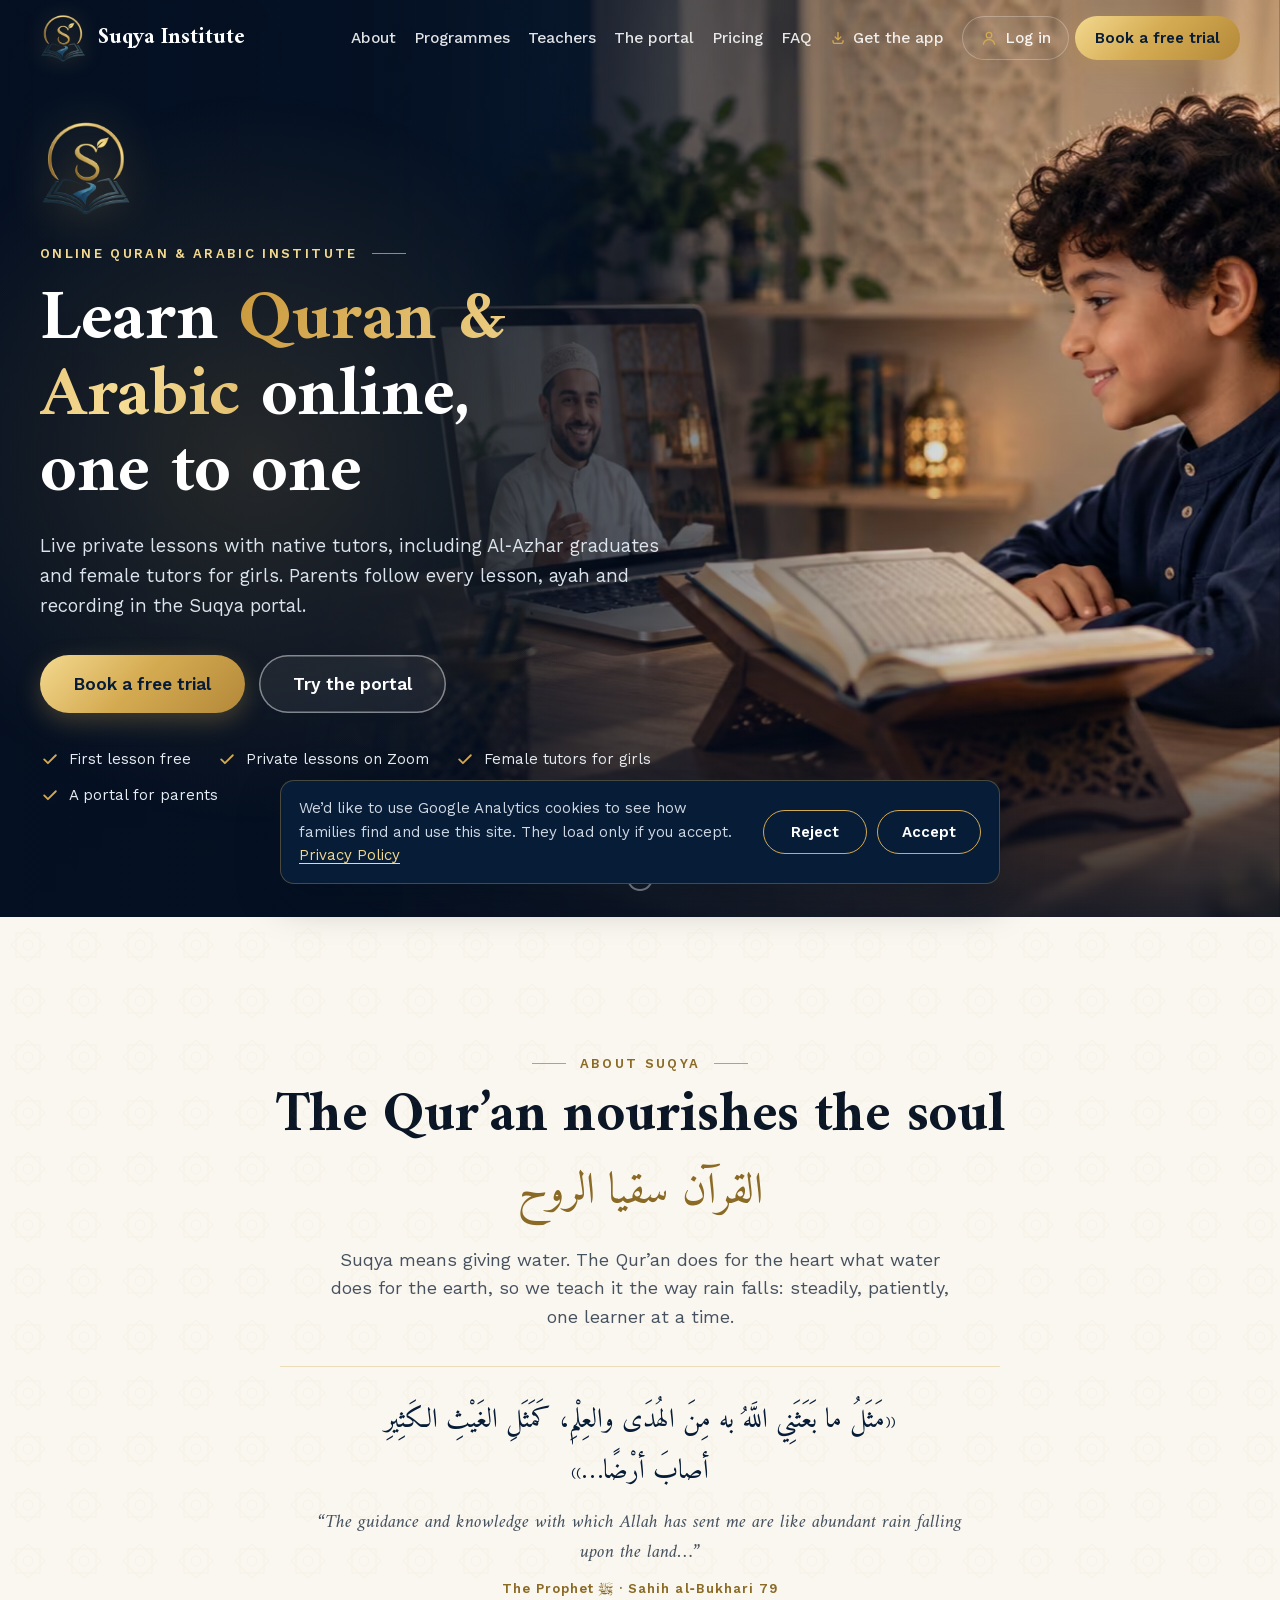
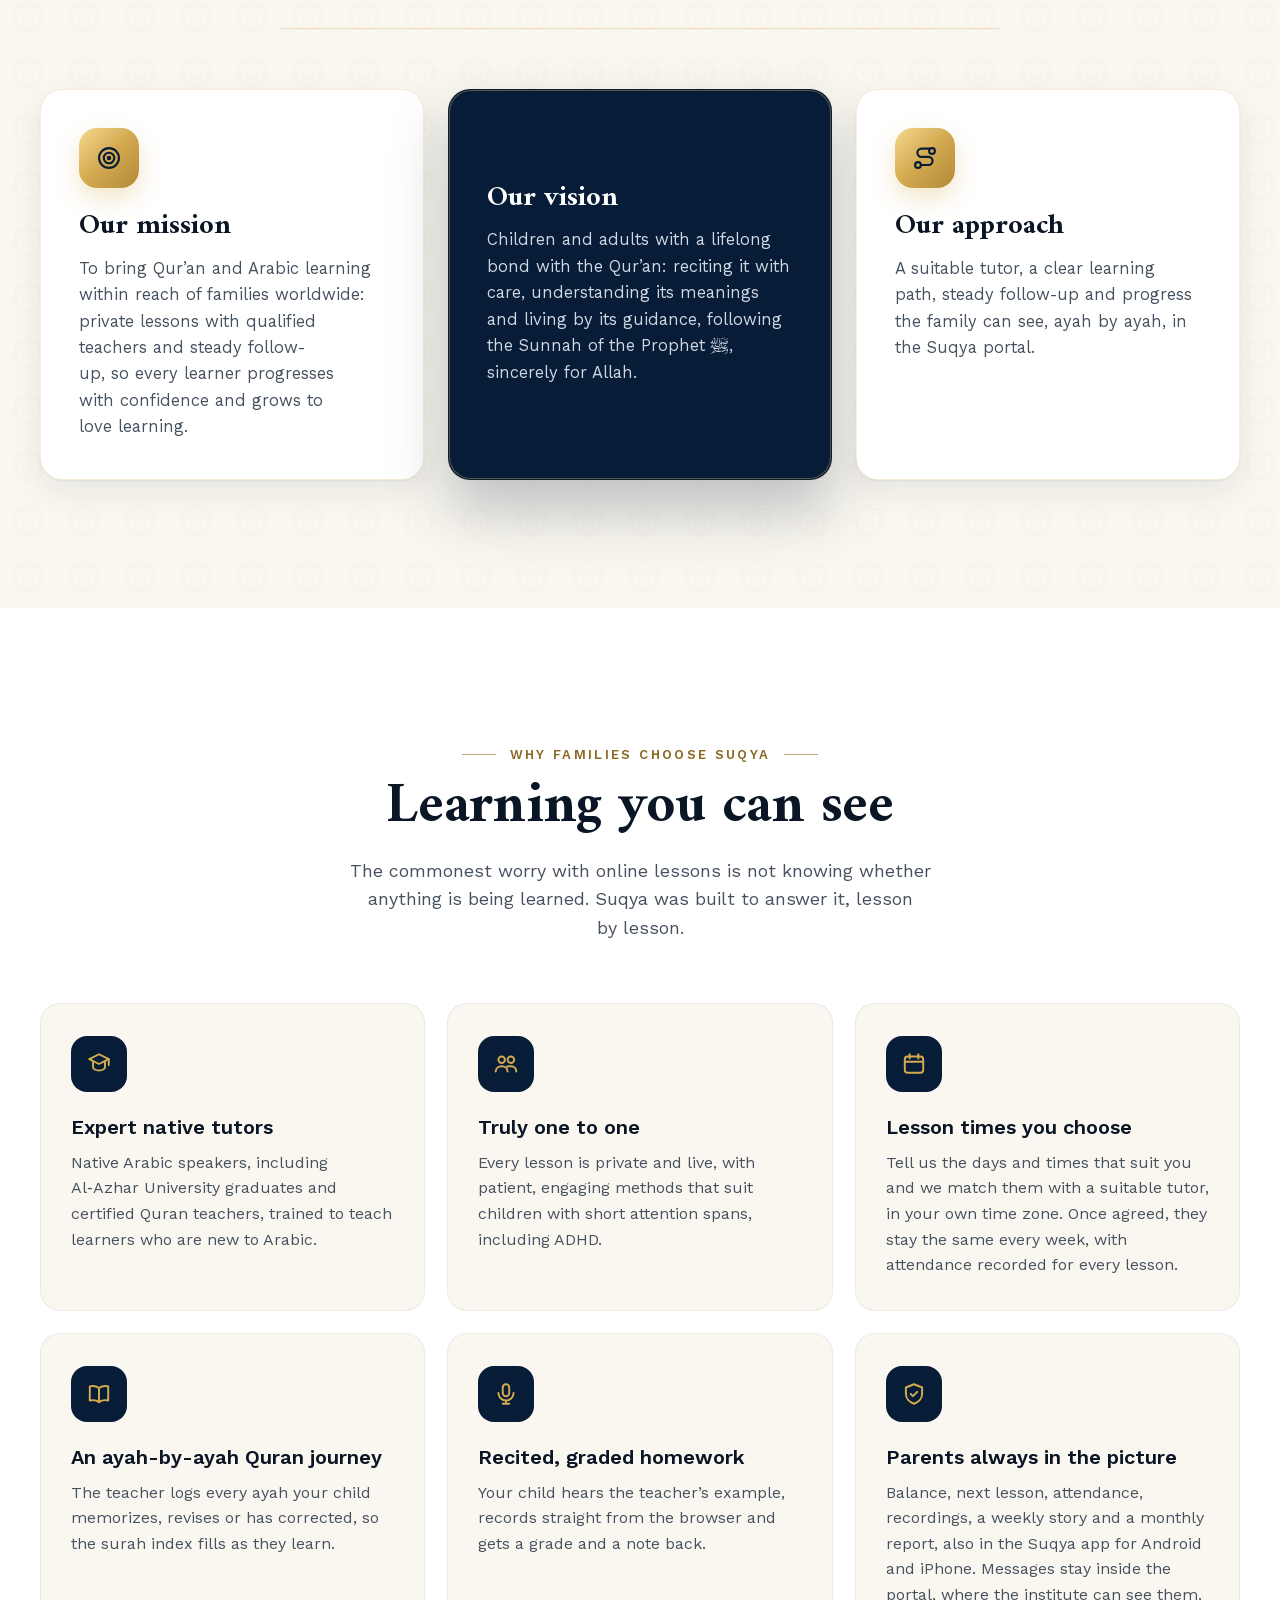
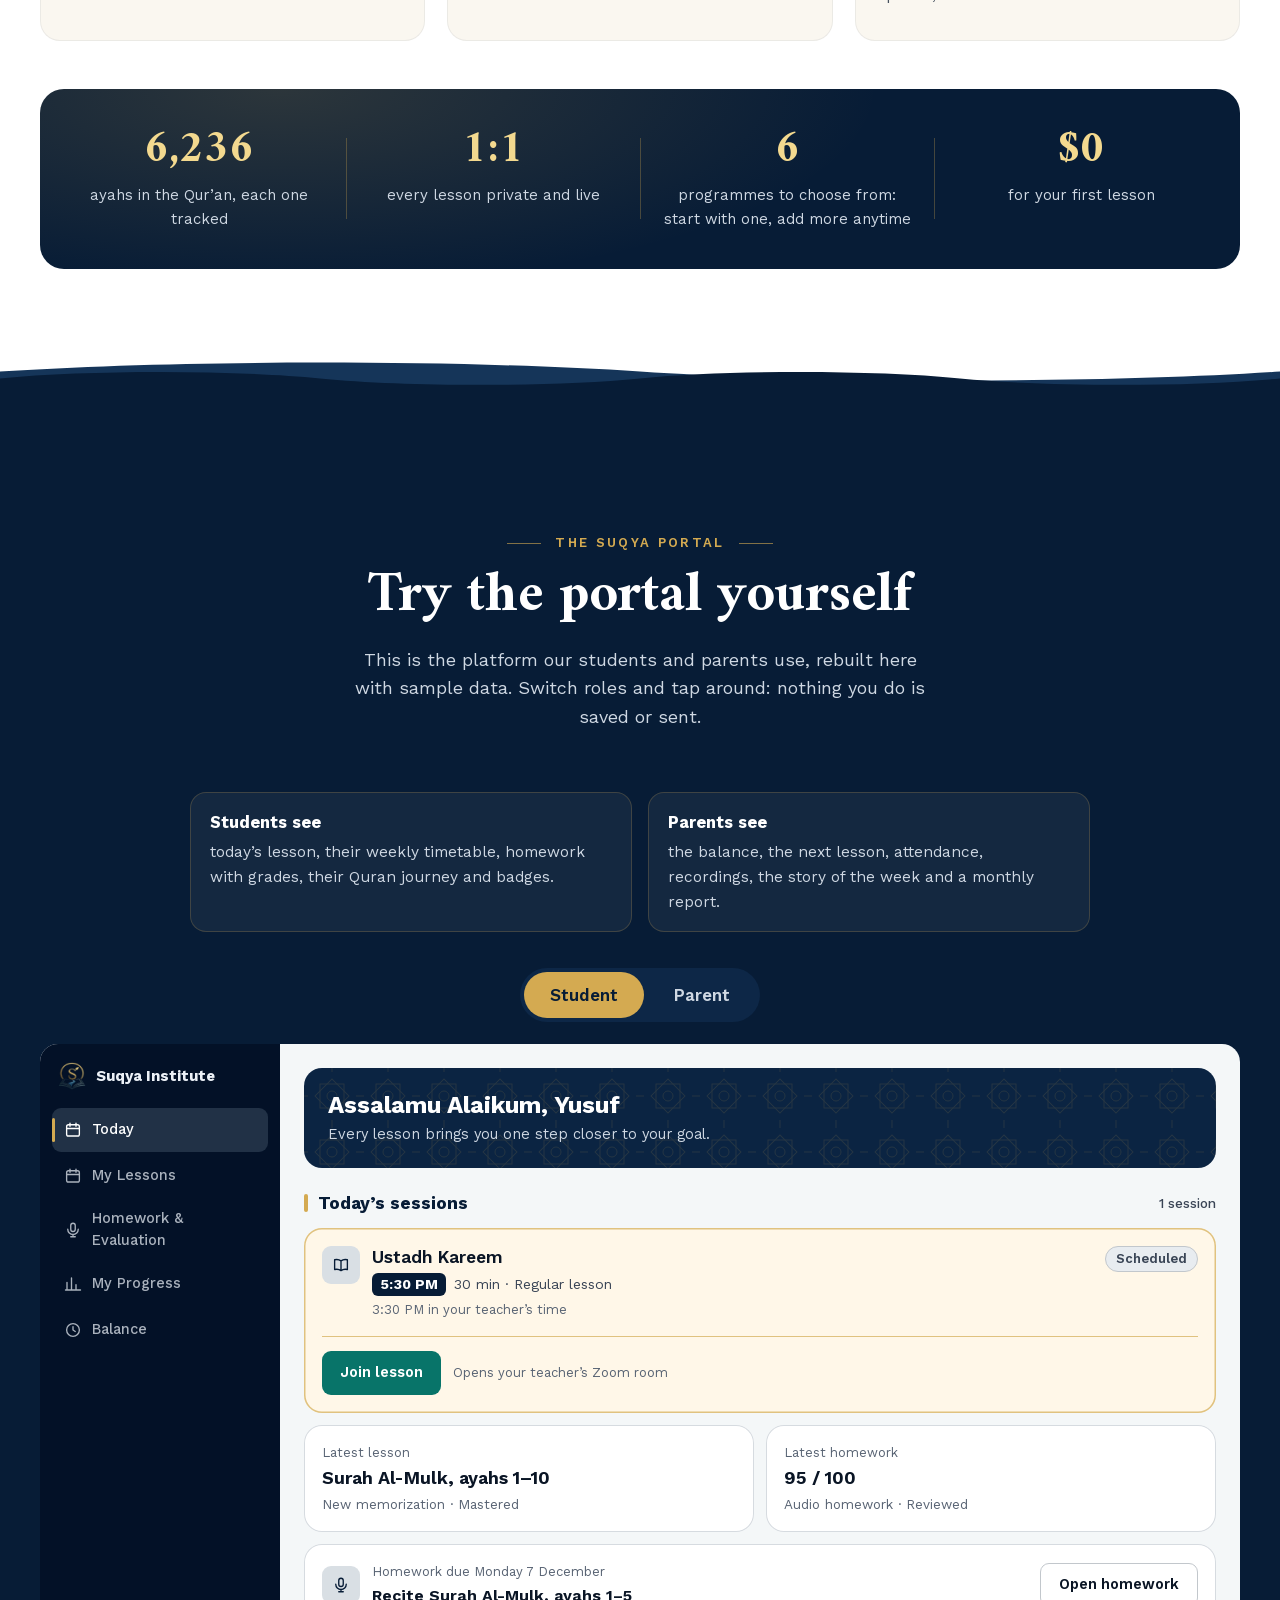
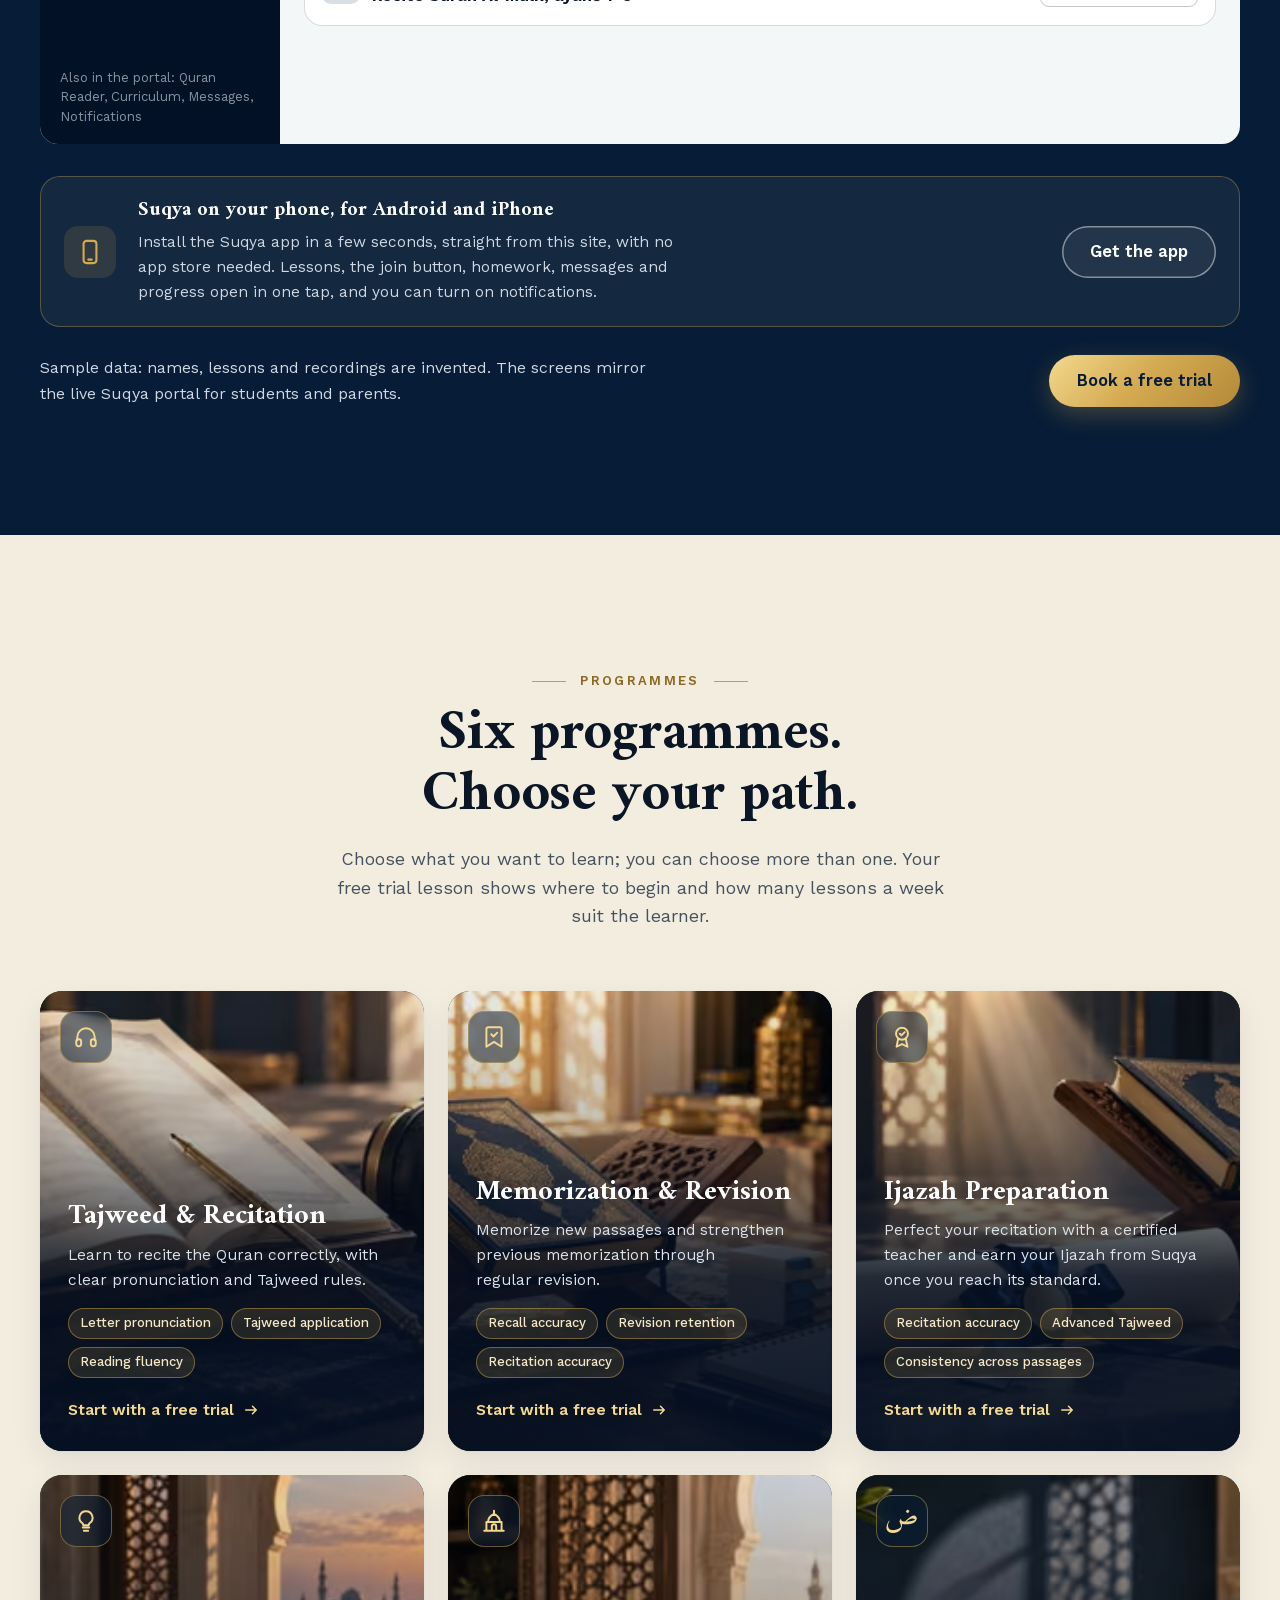
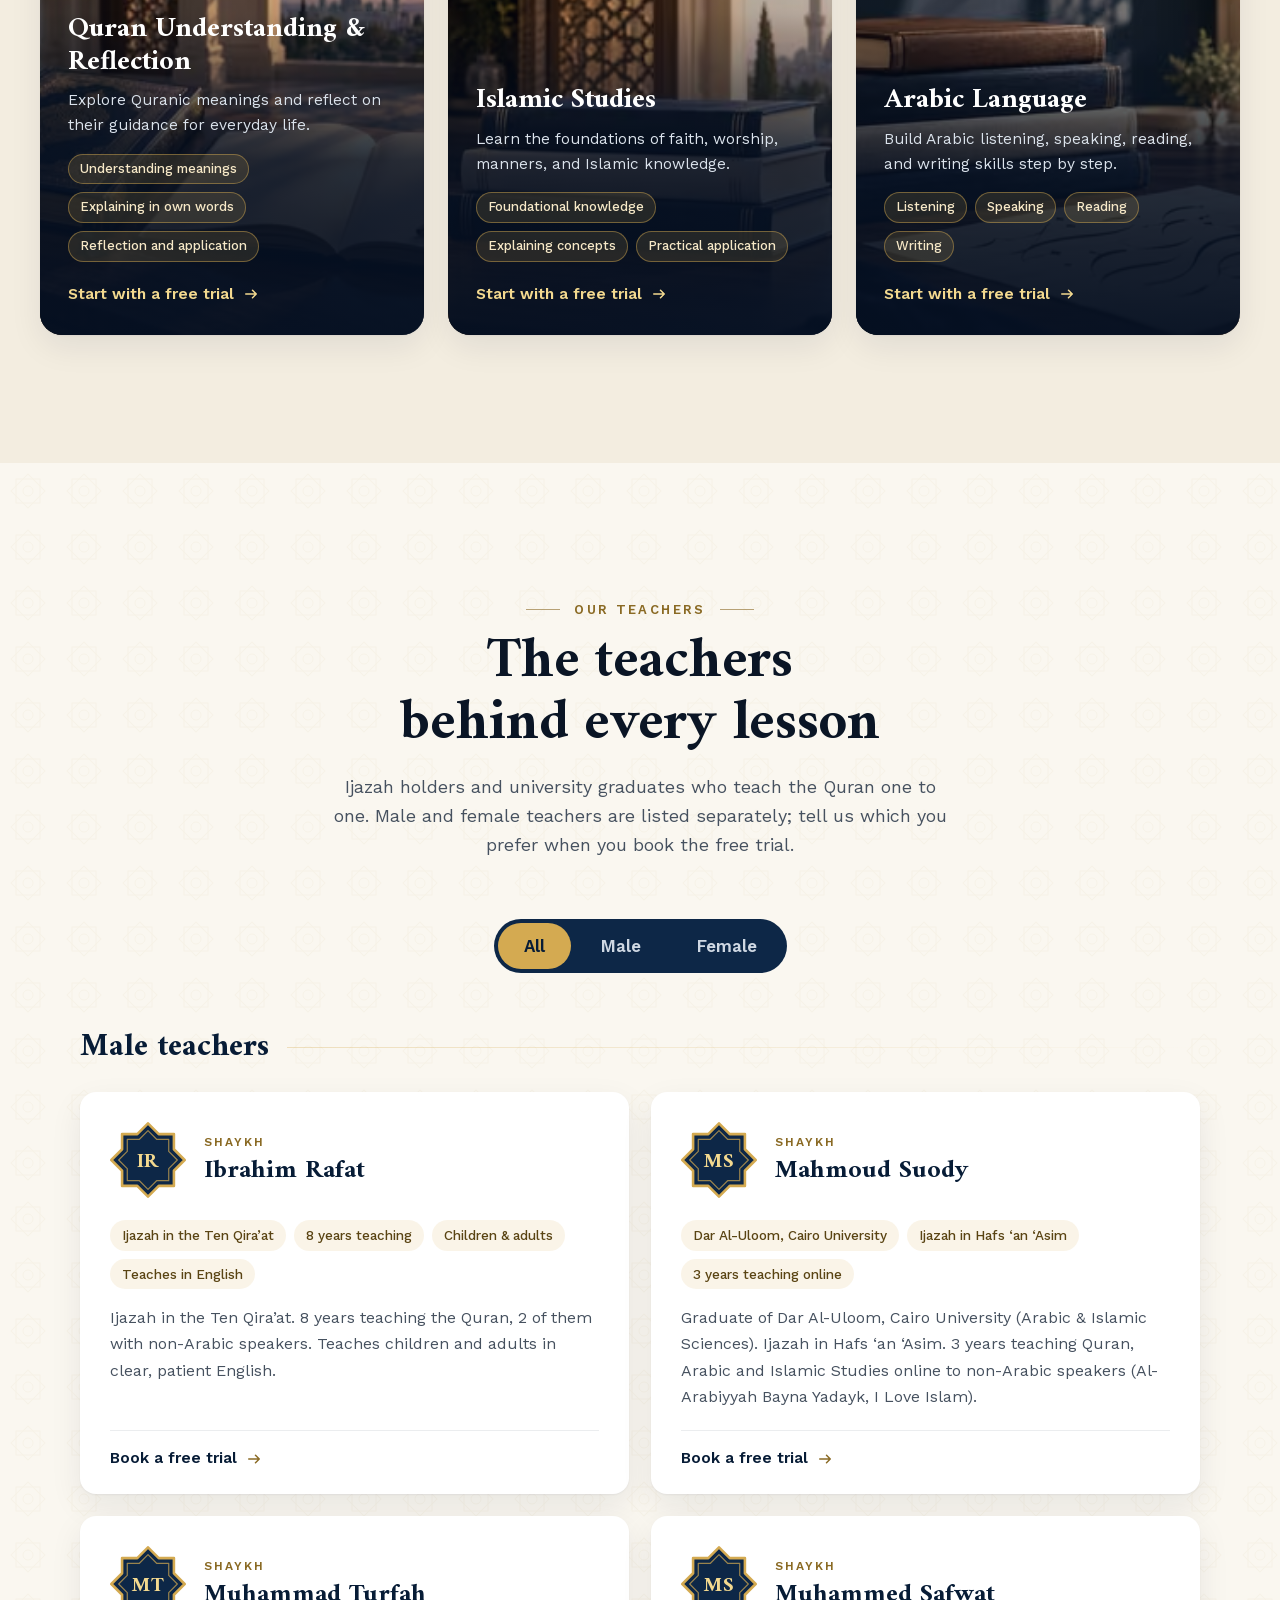
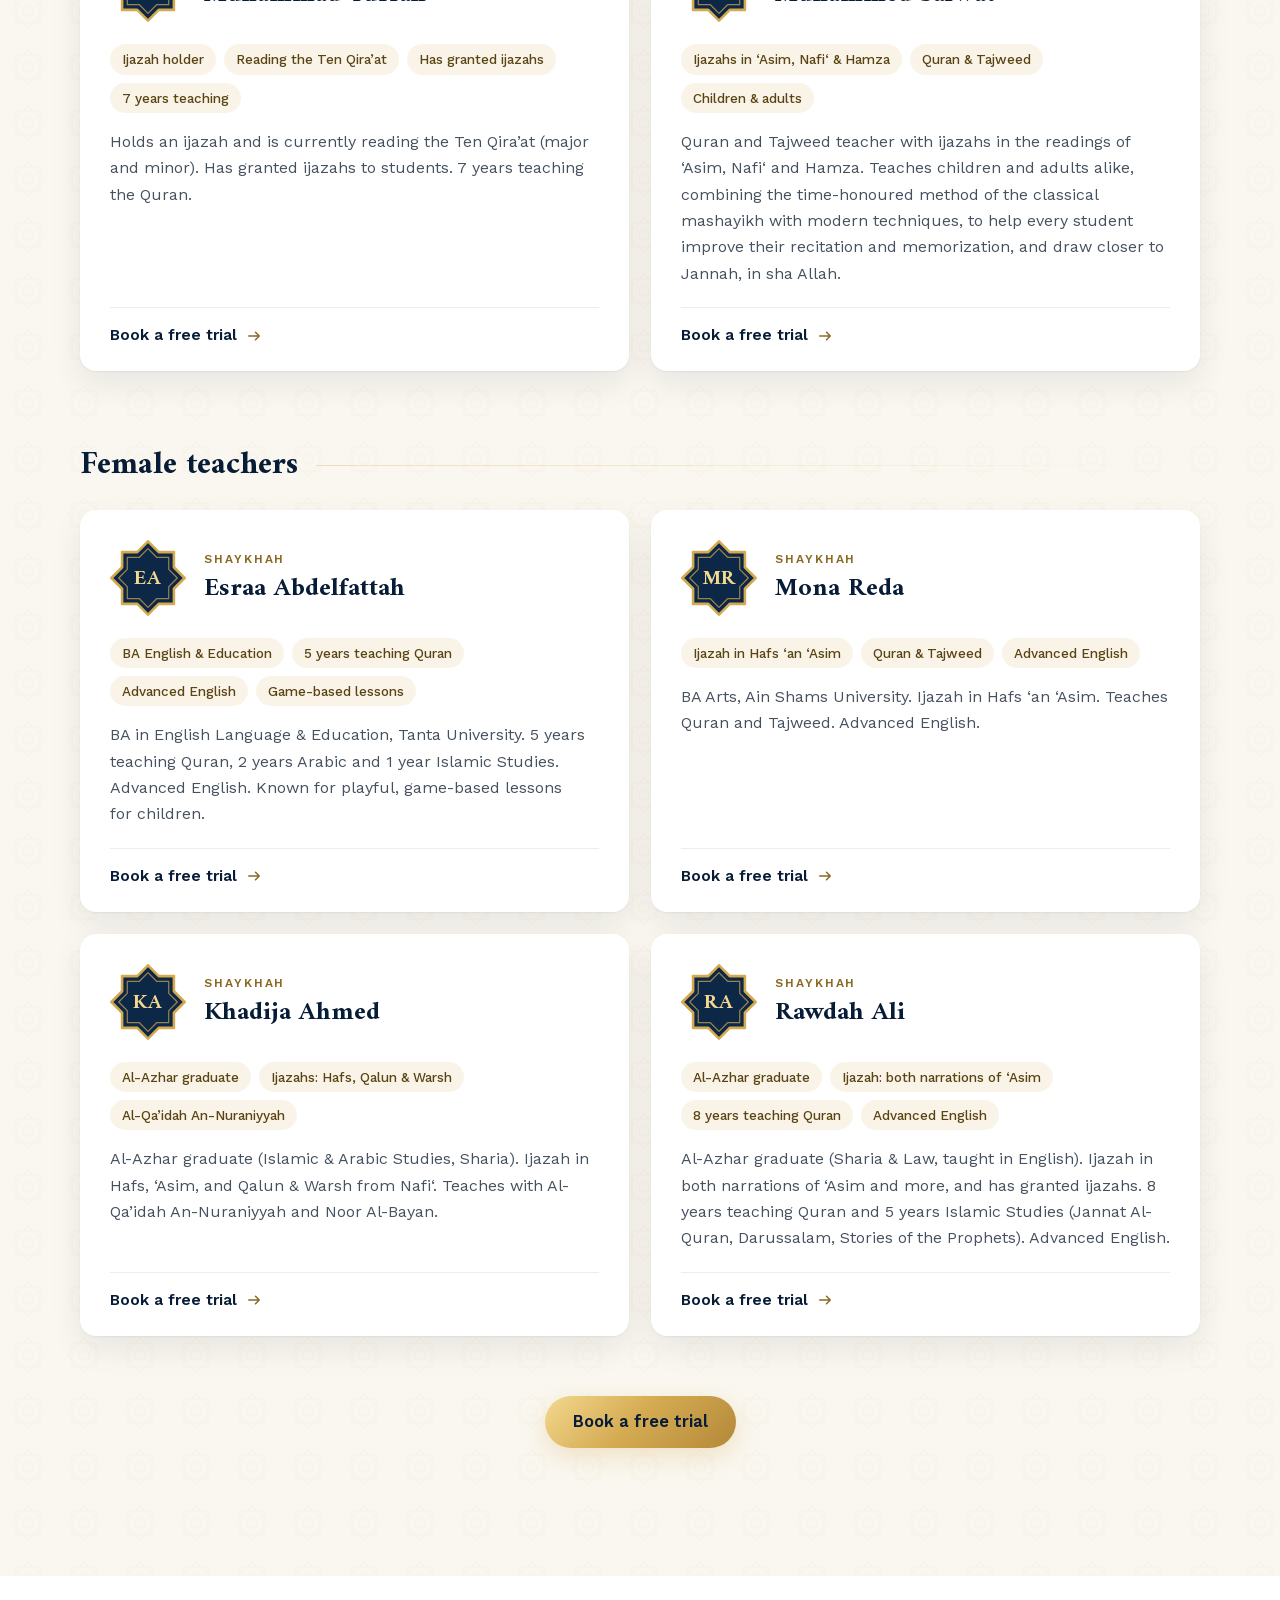
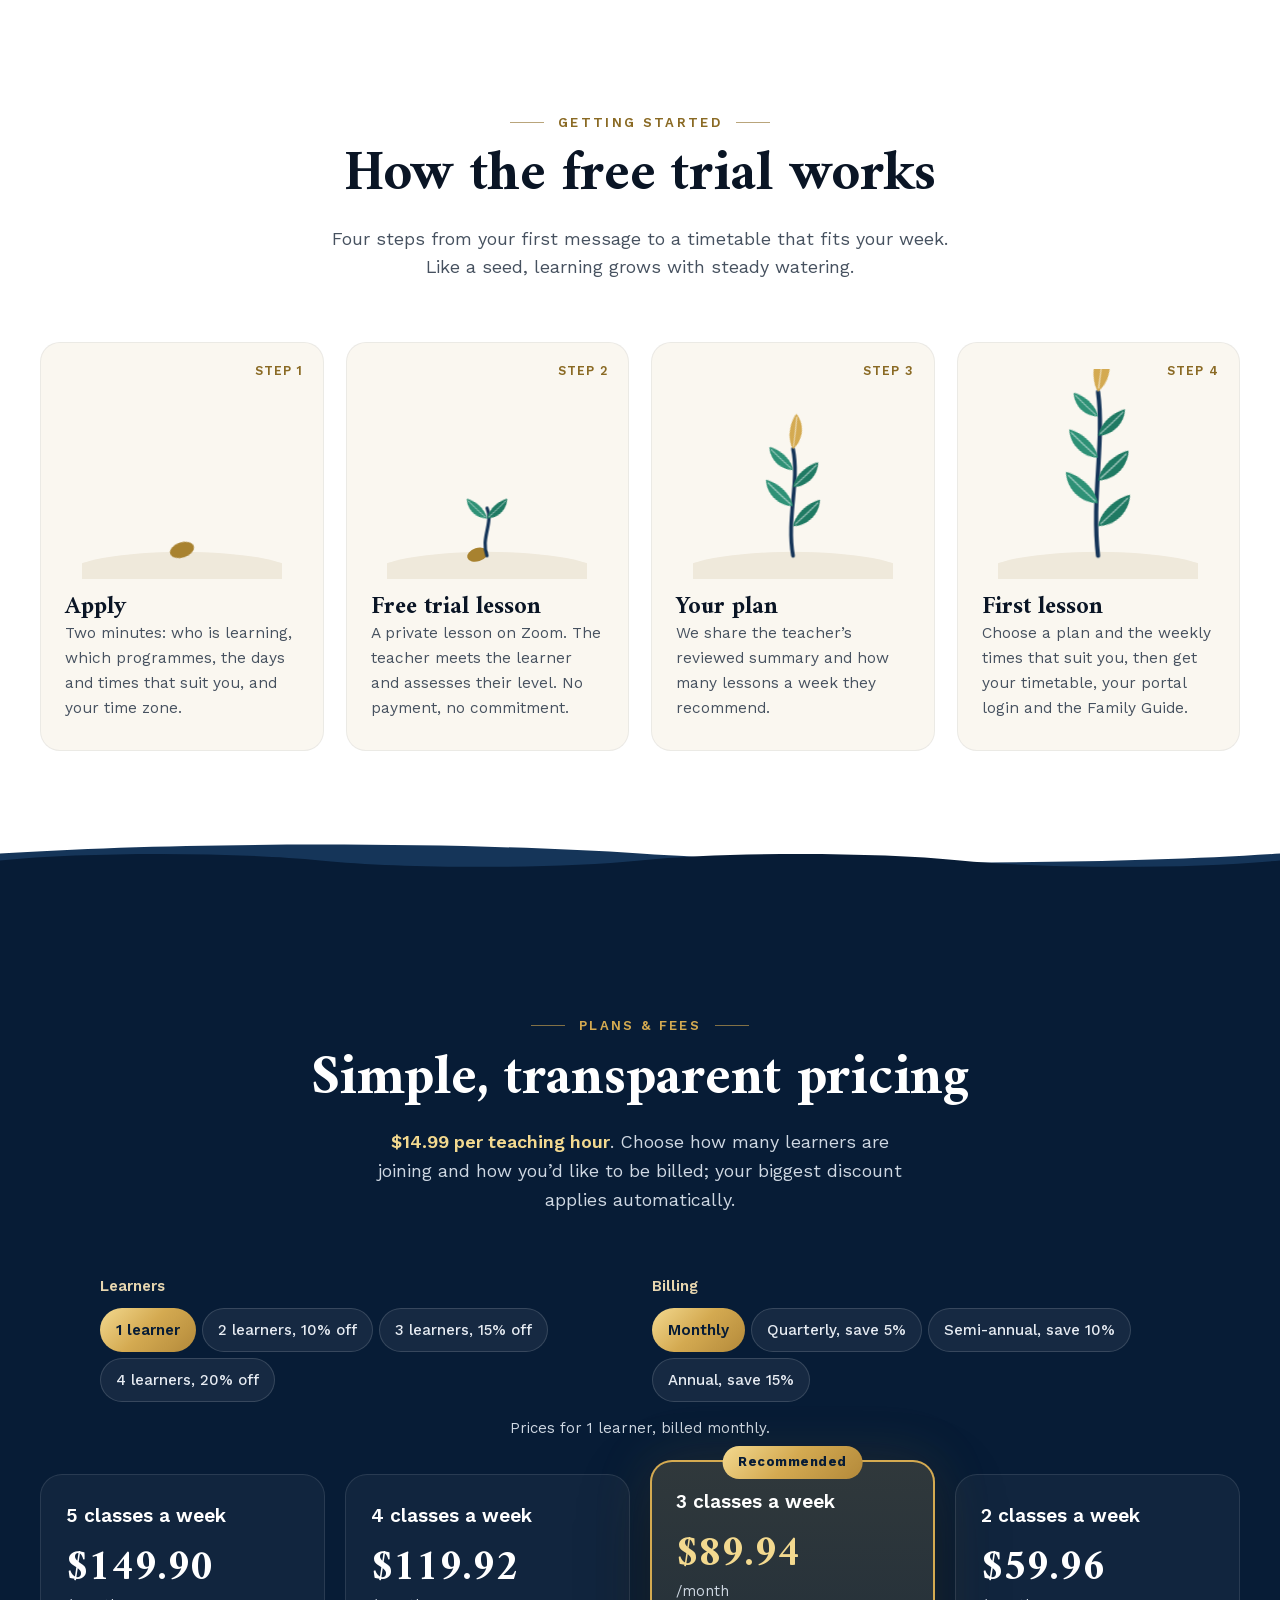
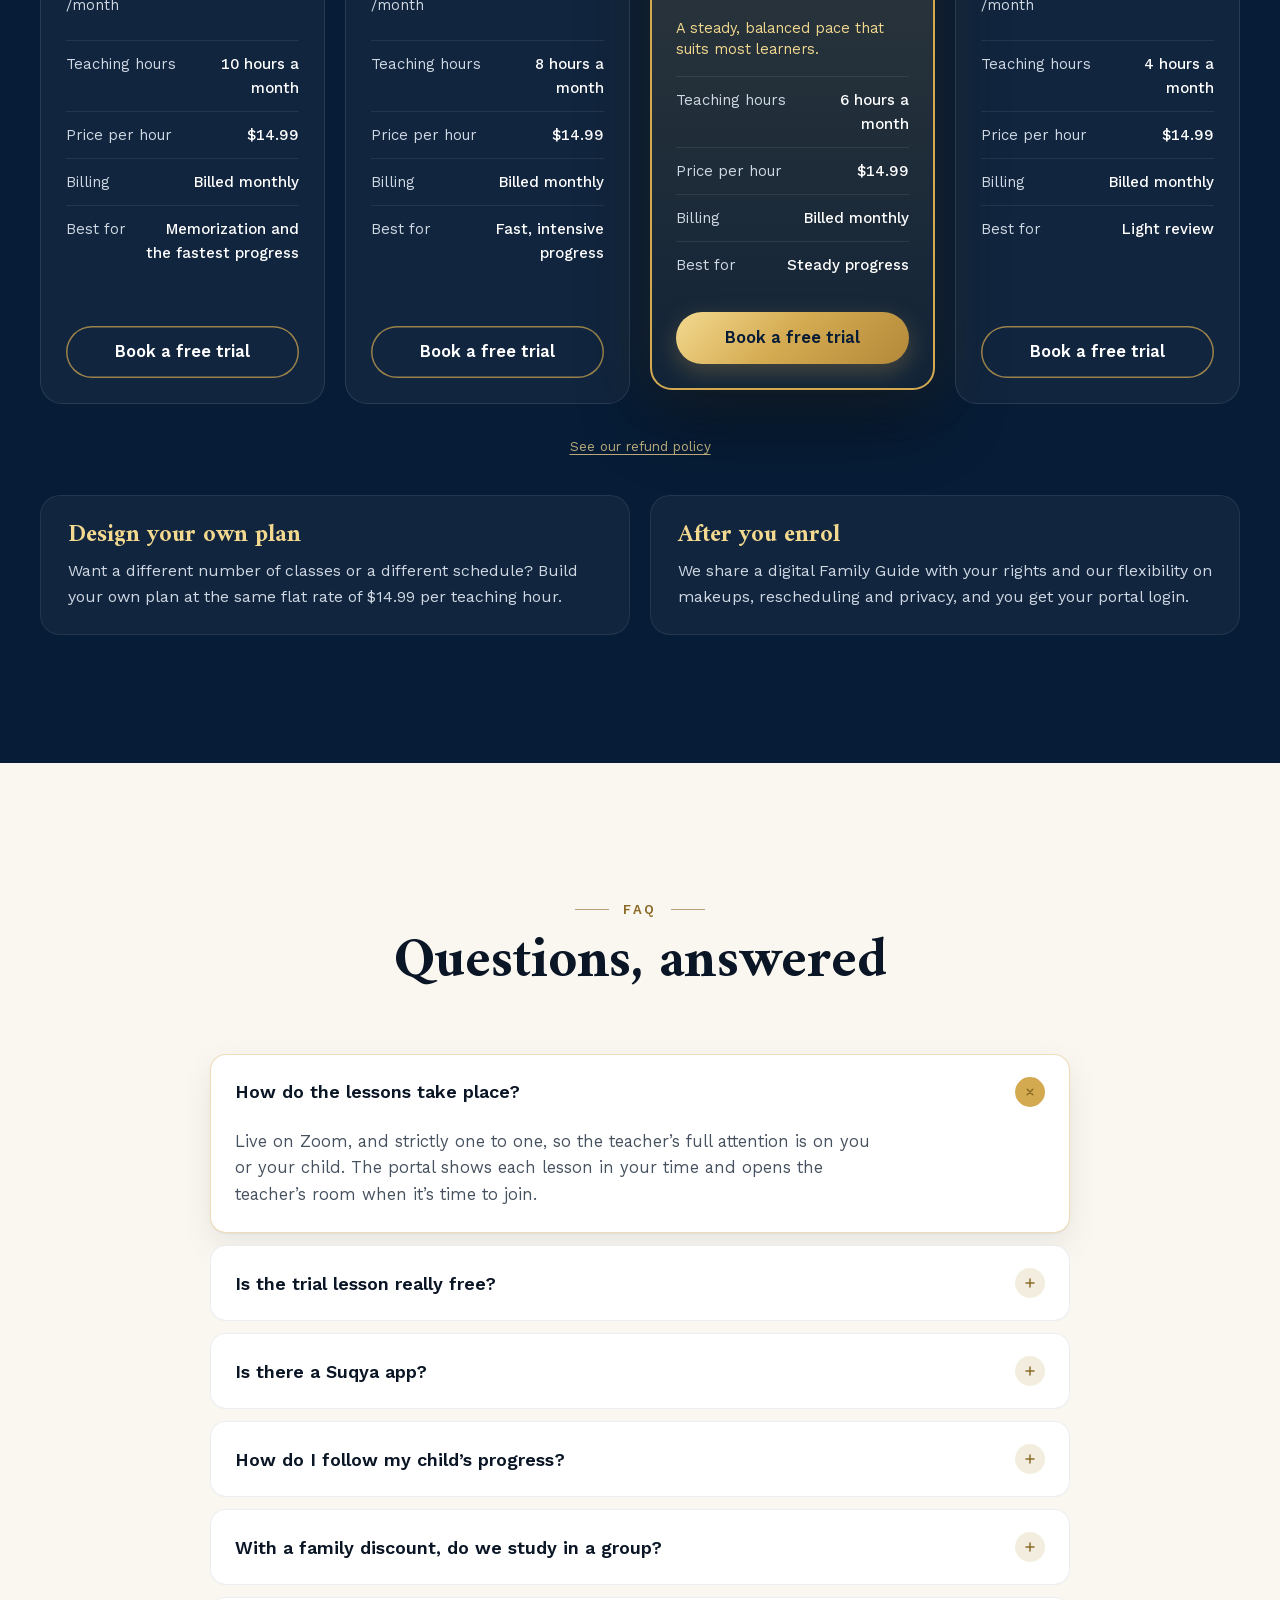
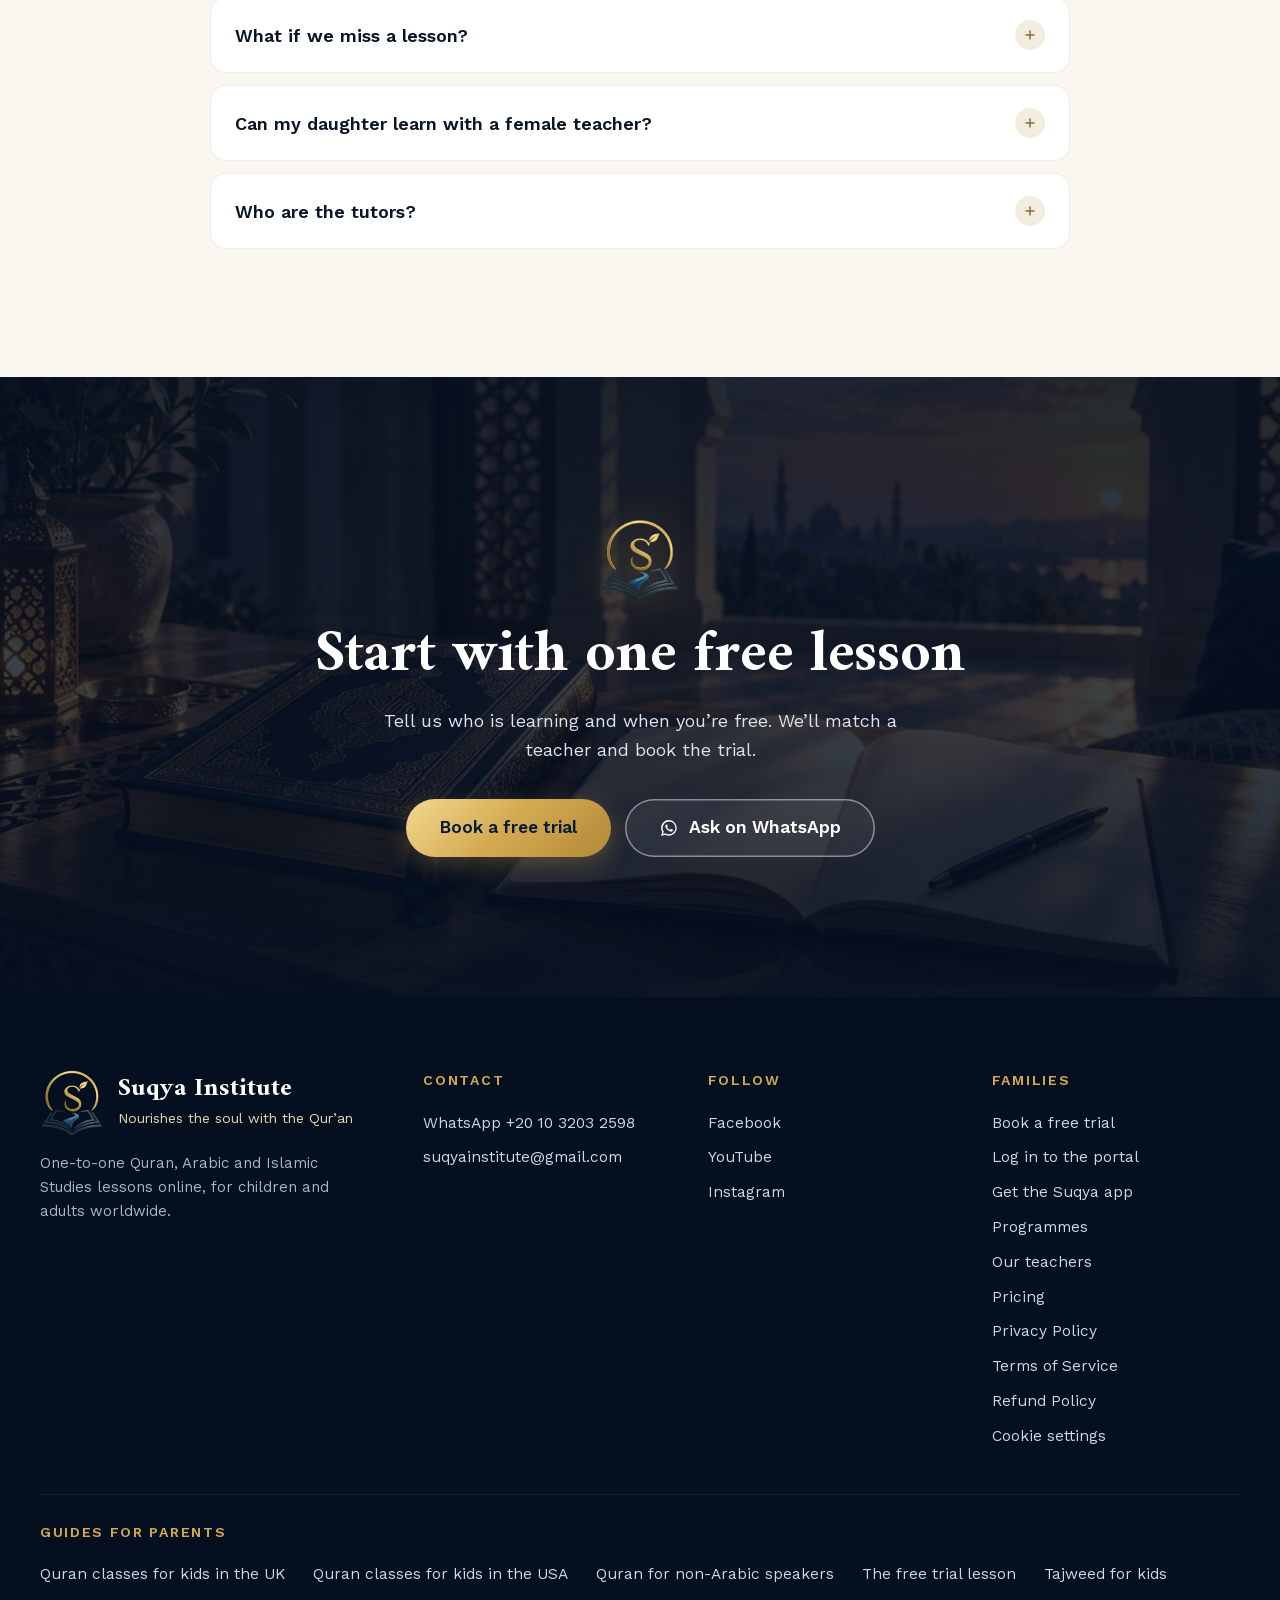
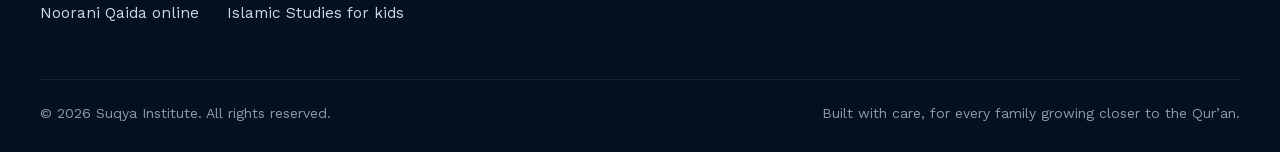
==== commit cf7063c8: "Add a seventh guide: Islamic Studies for kids Islamic Studies is already one of the six programmes o" ====
--- a/index.html
+++ b/index.html
@@ -1028,6 +1028,7 @@
         <li><a href="/free-quran-trial-class">The free trial lesson</a></li>
         <li><a href="/tajweed-for-kids">Tajweed for kids</a></li>
         <li><a href="/noorani-qaida-online">Noorani Qaida online</a></li>
+        <li><a href="/islamic-studies-for-kids">Islamic Studies for kids</a></li>
       </ul>
     </nav>
     <p class="legal"><span>&copy; <span id="year">2026</span> Suqya Institute. All rights reserved.</span><span>Built with care, for every family growing closer to the Qur&rsquo;an.</span></p>
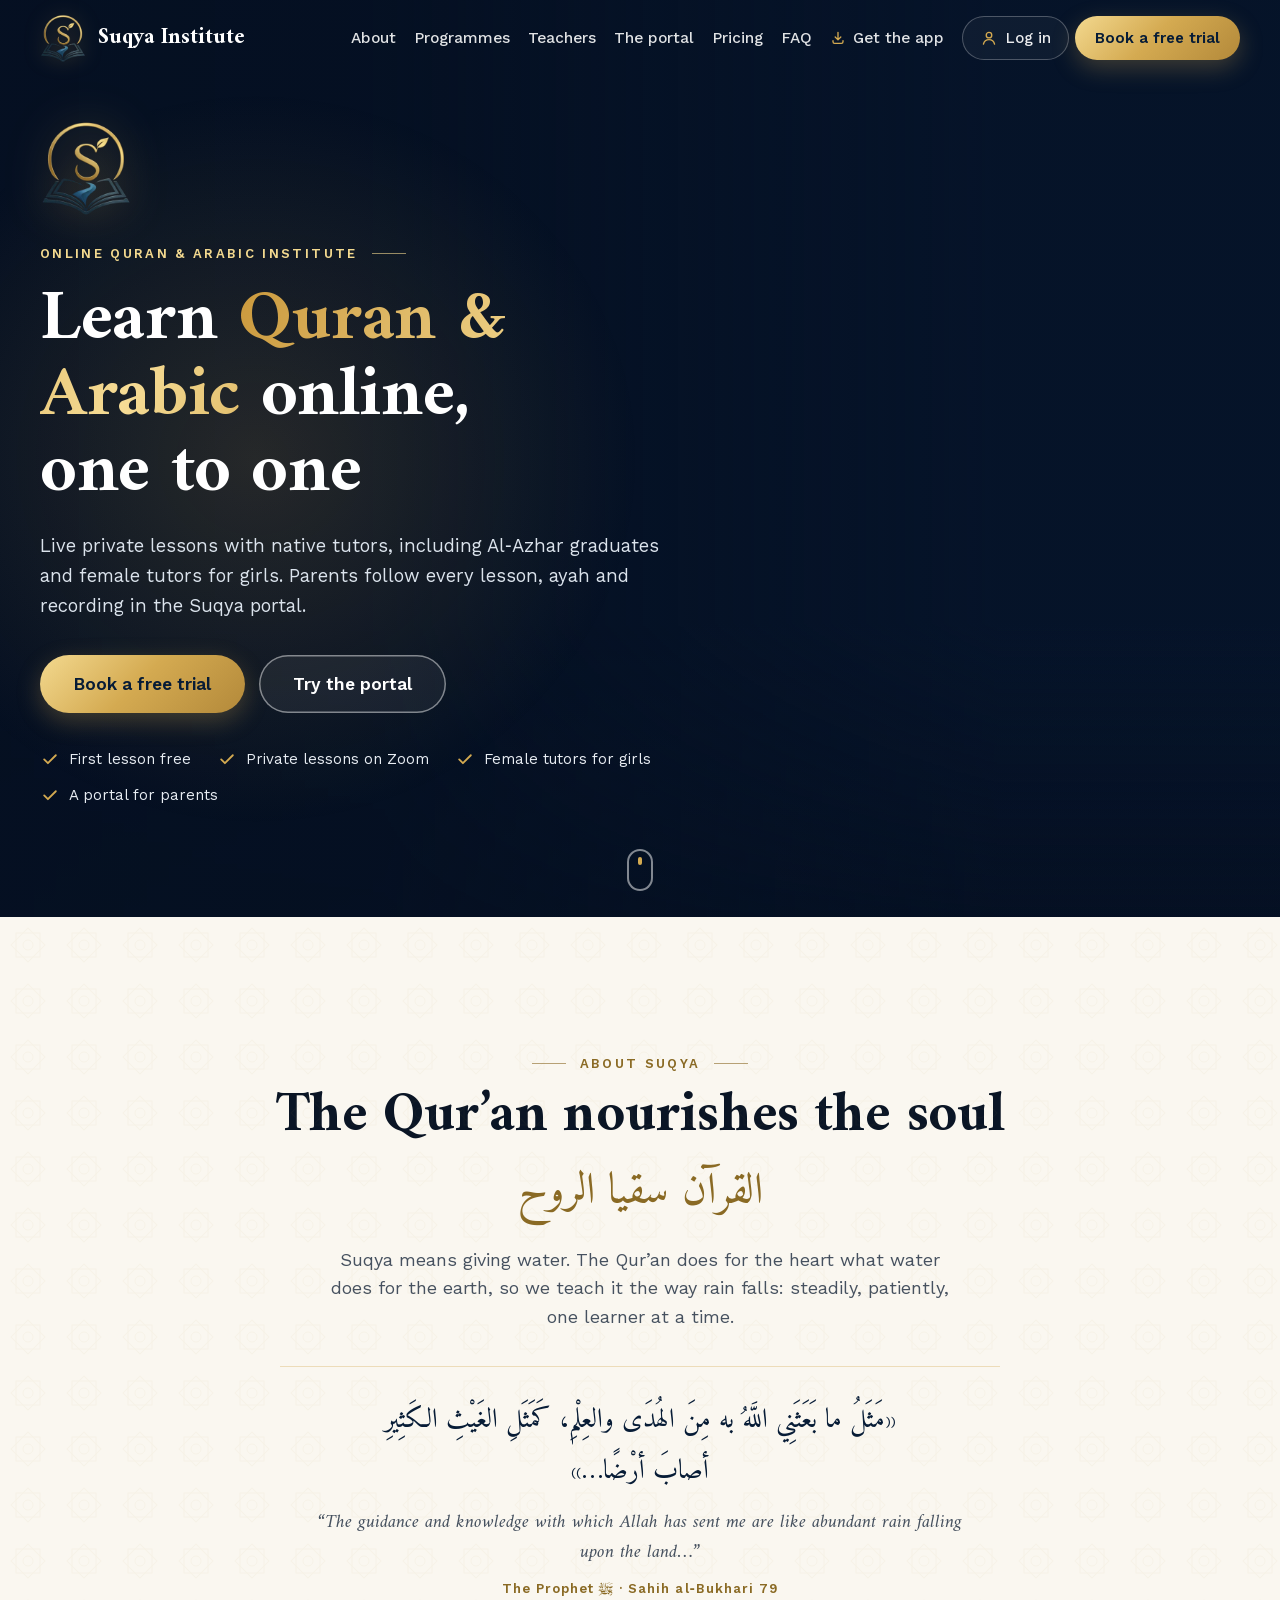
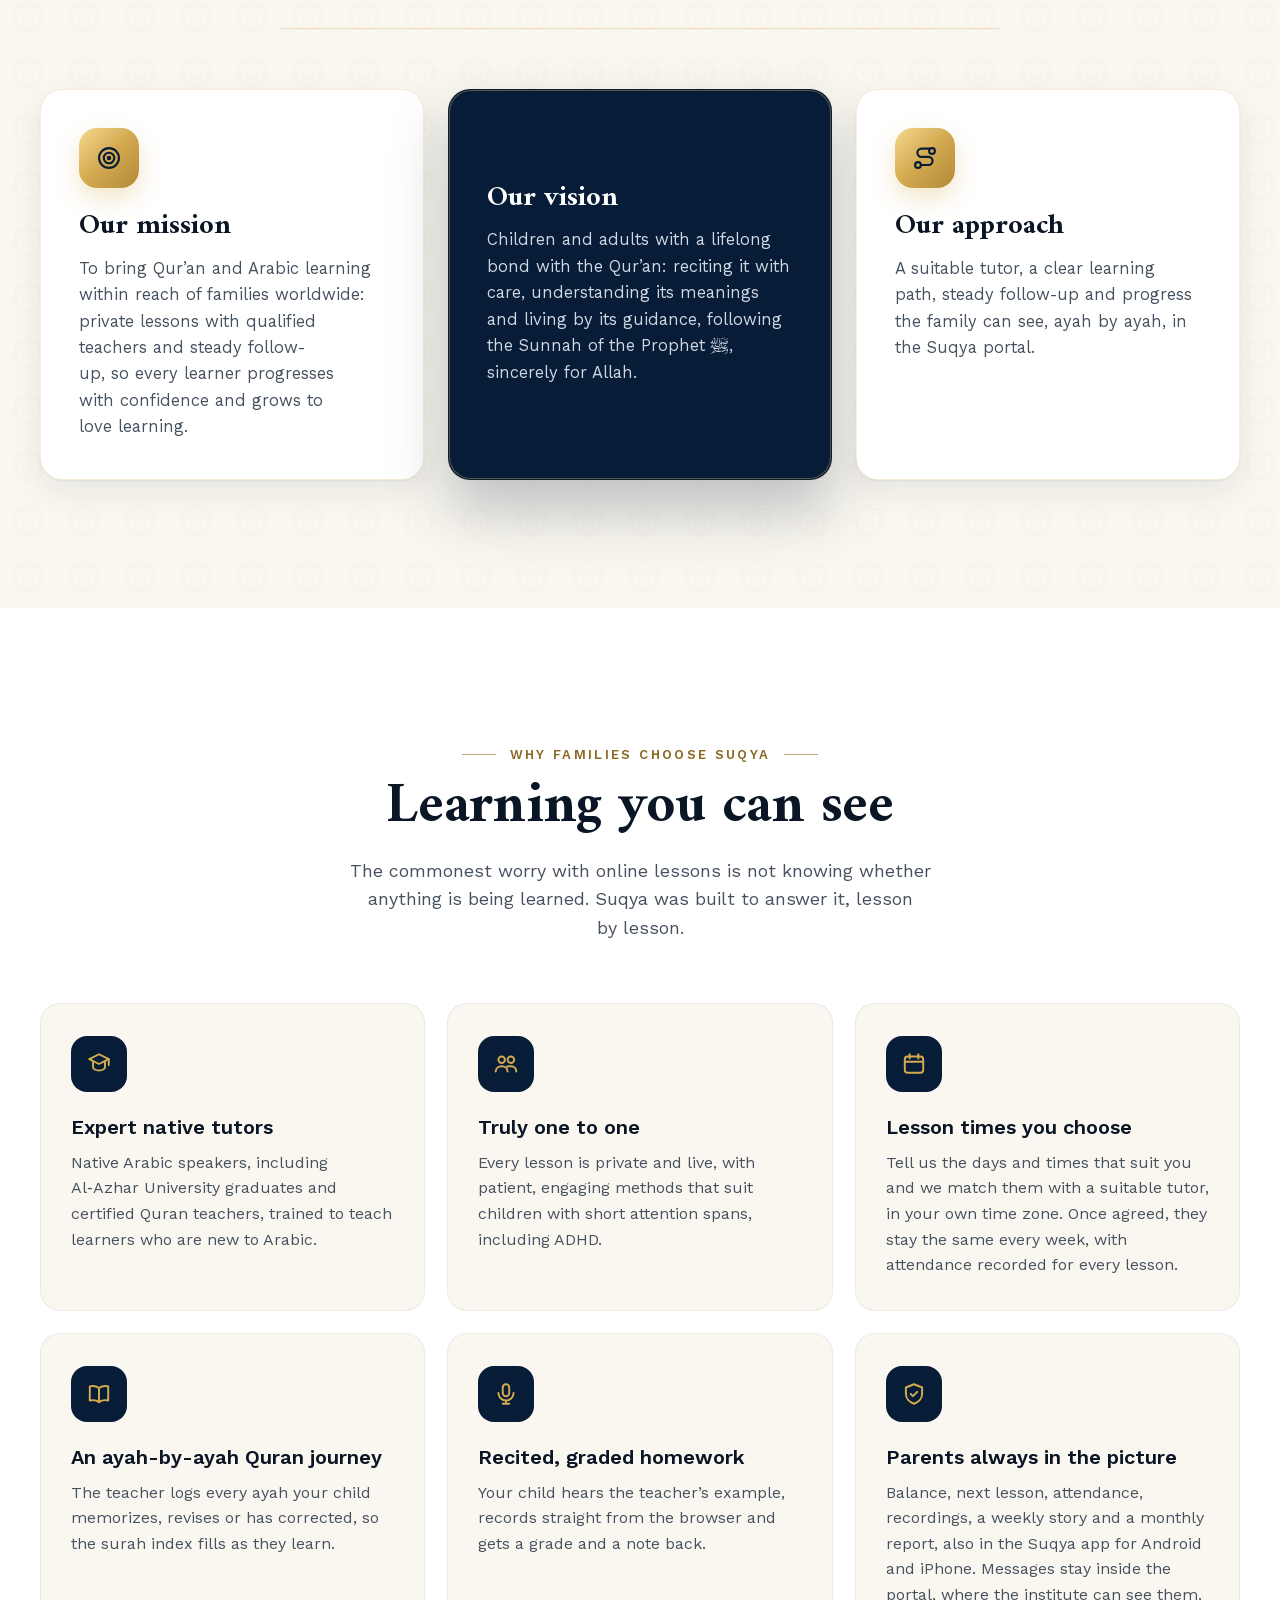
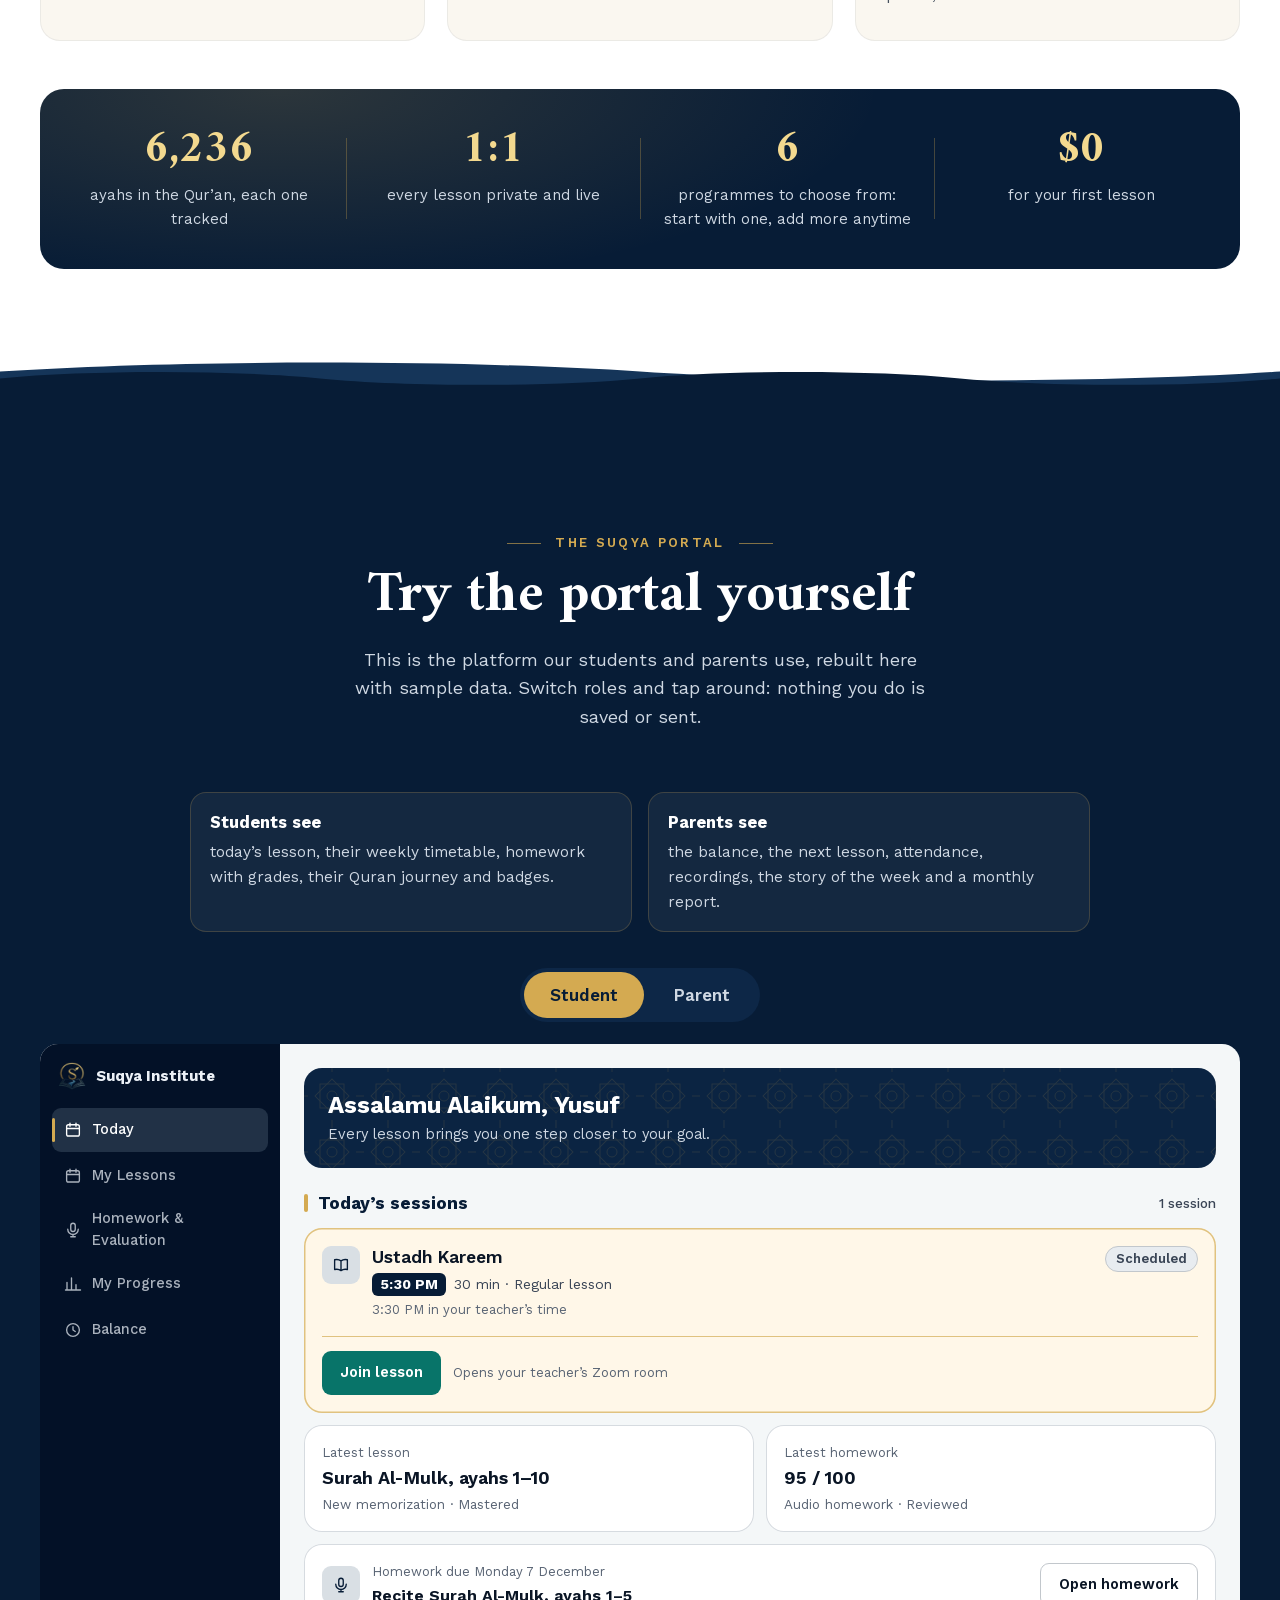
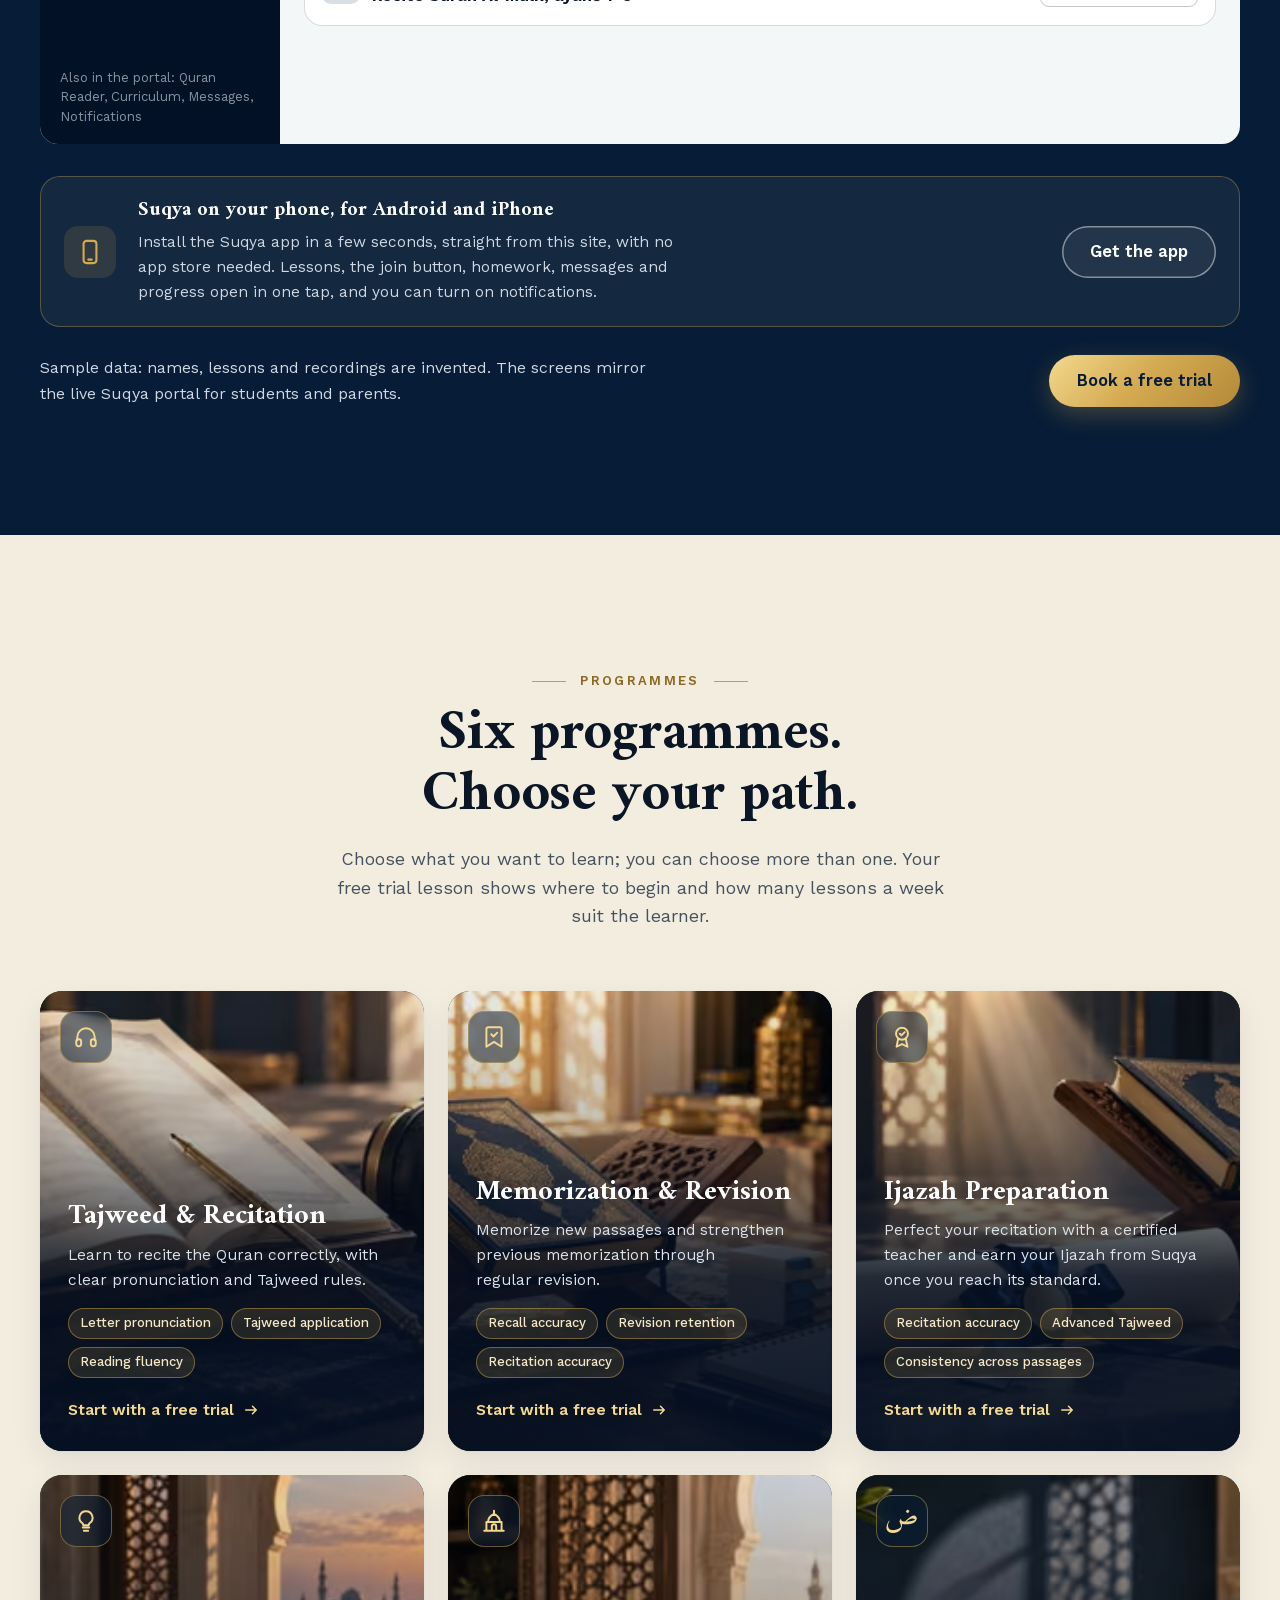
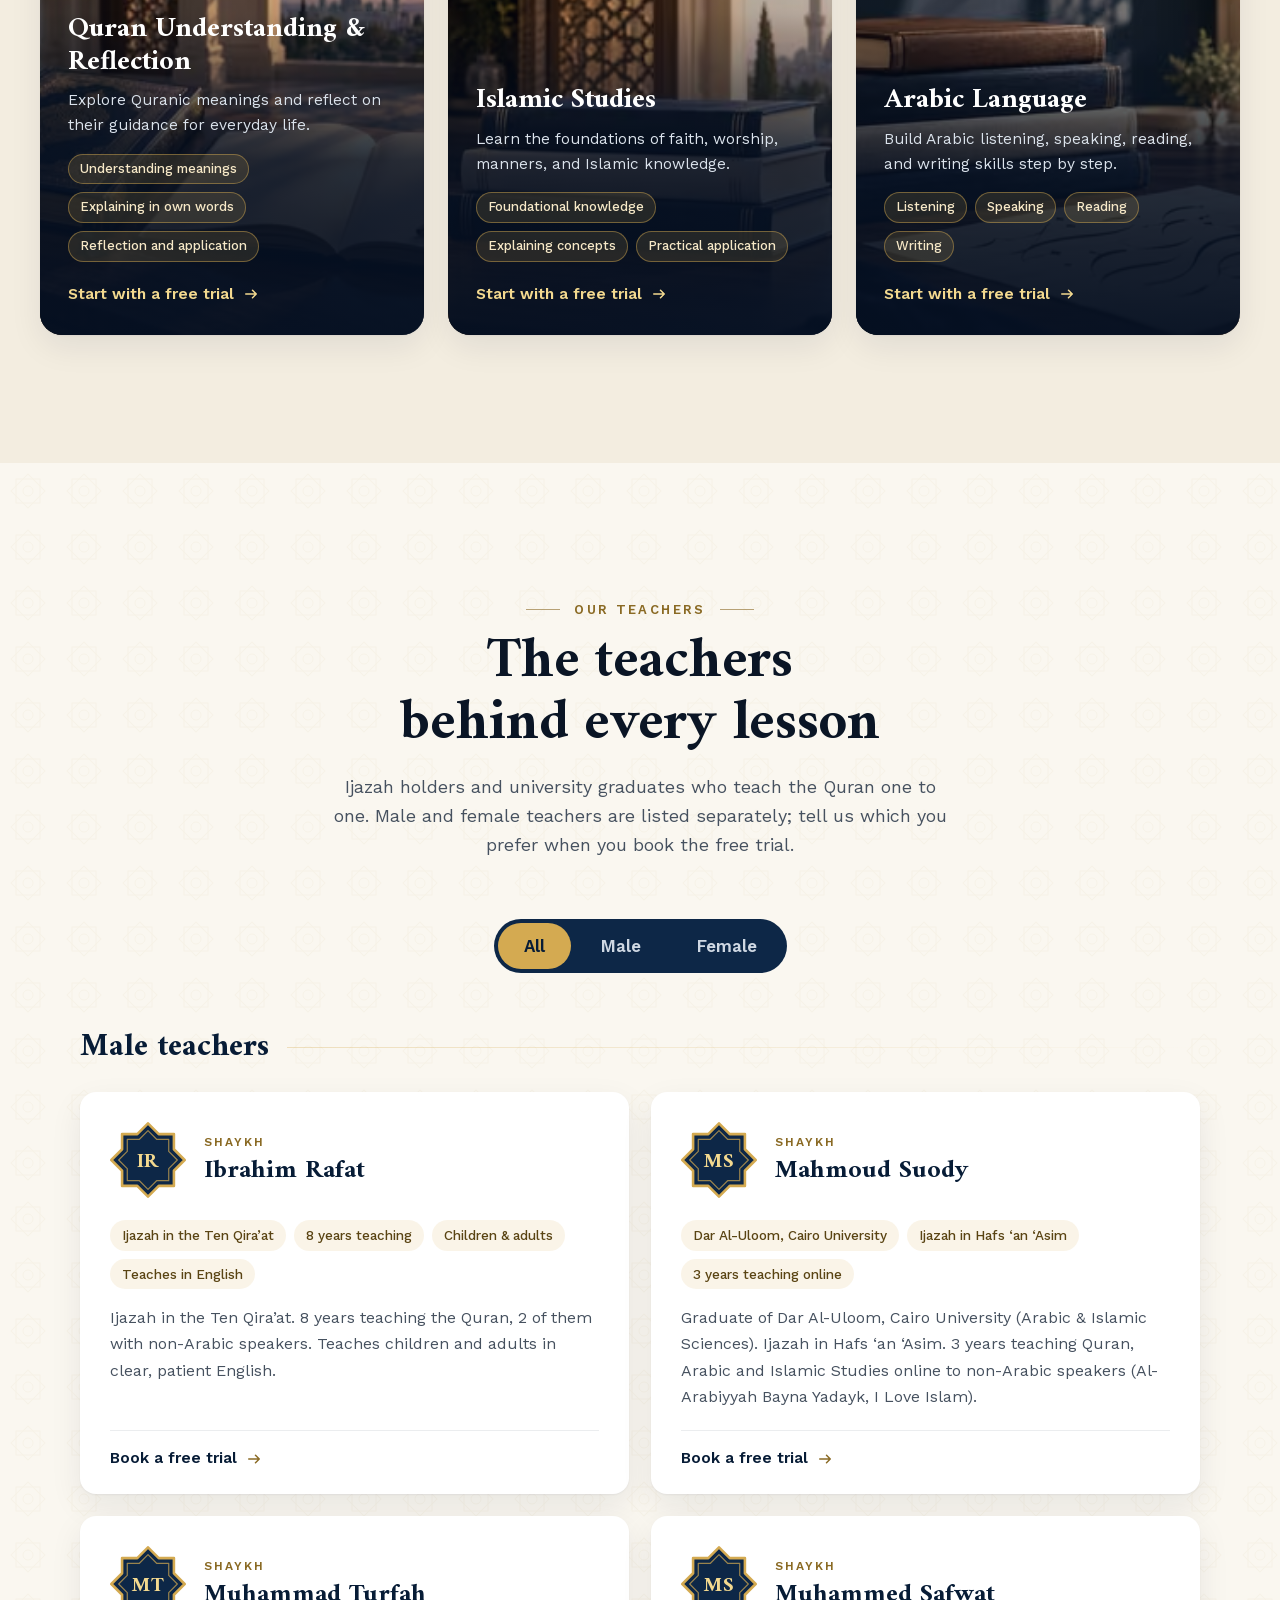
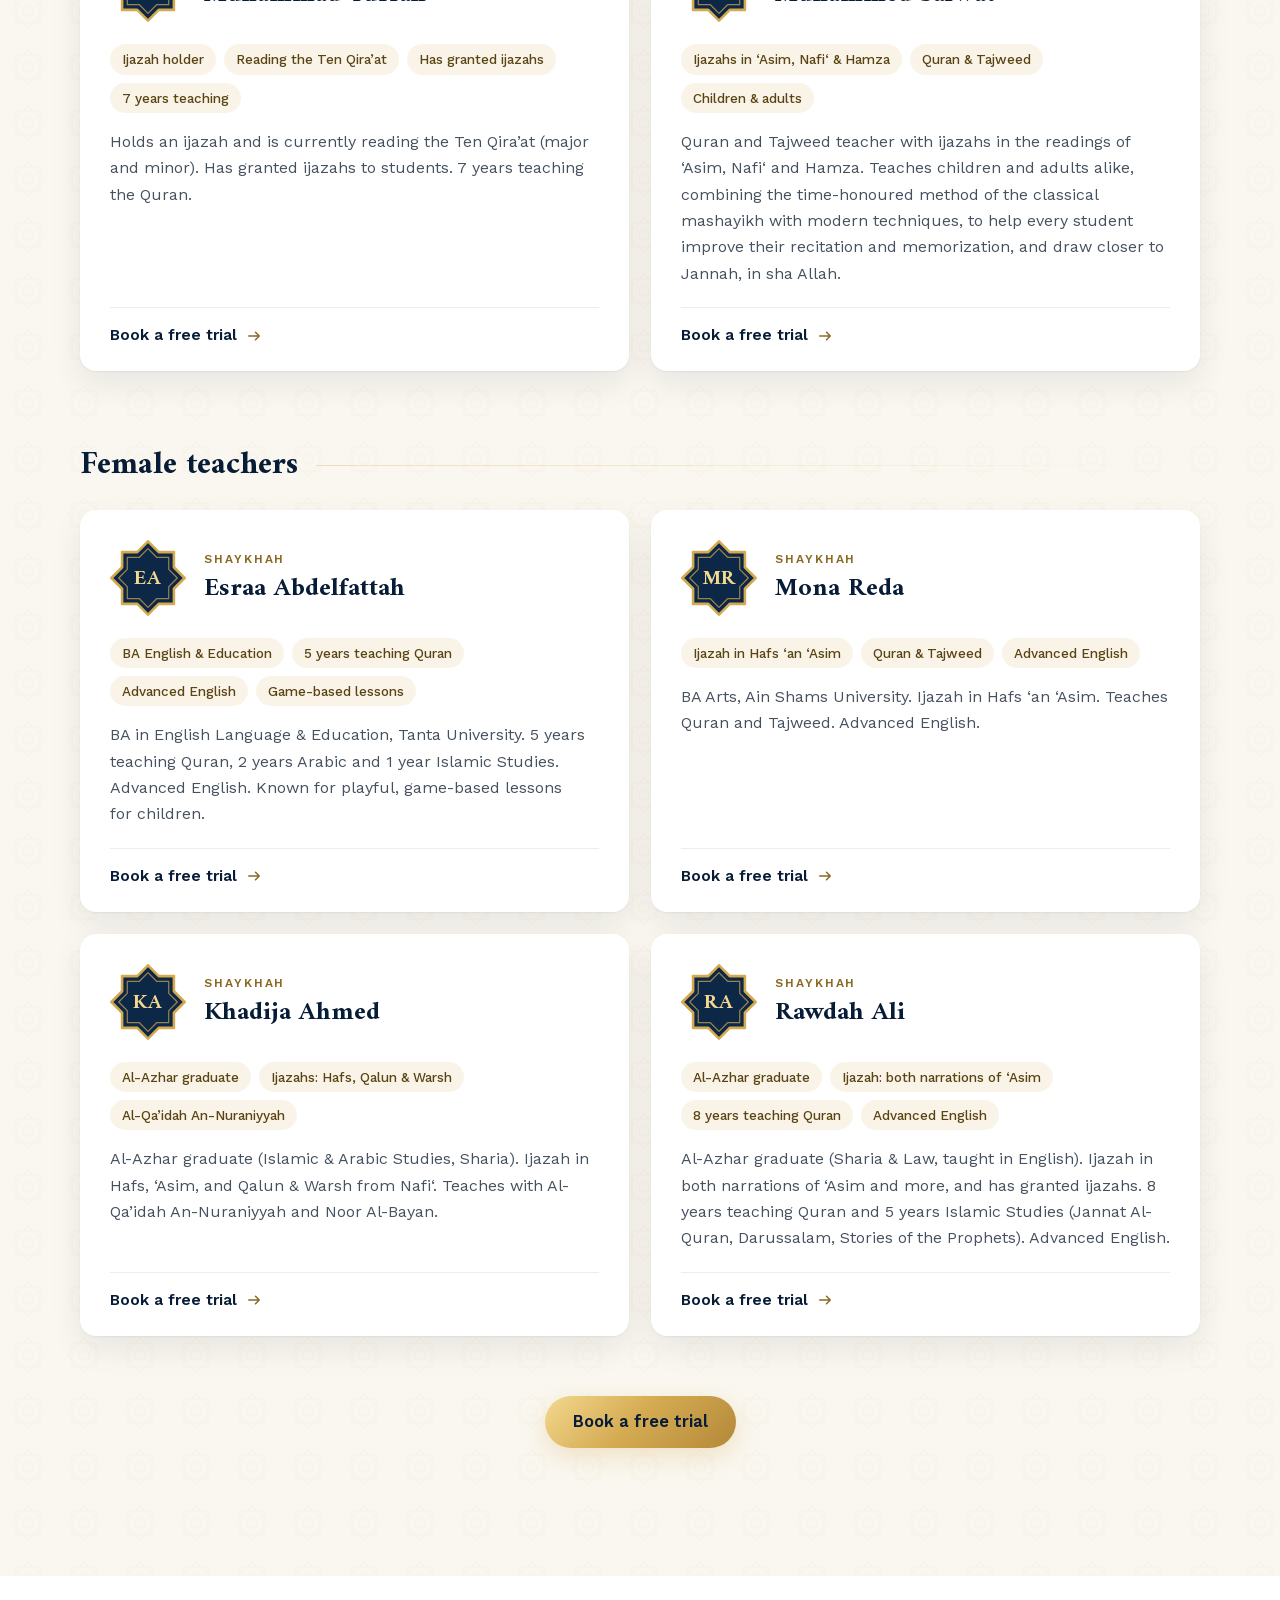
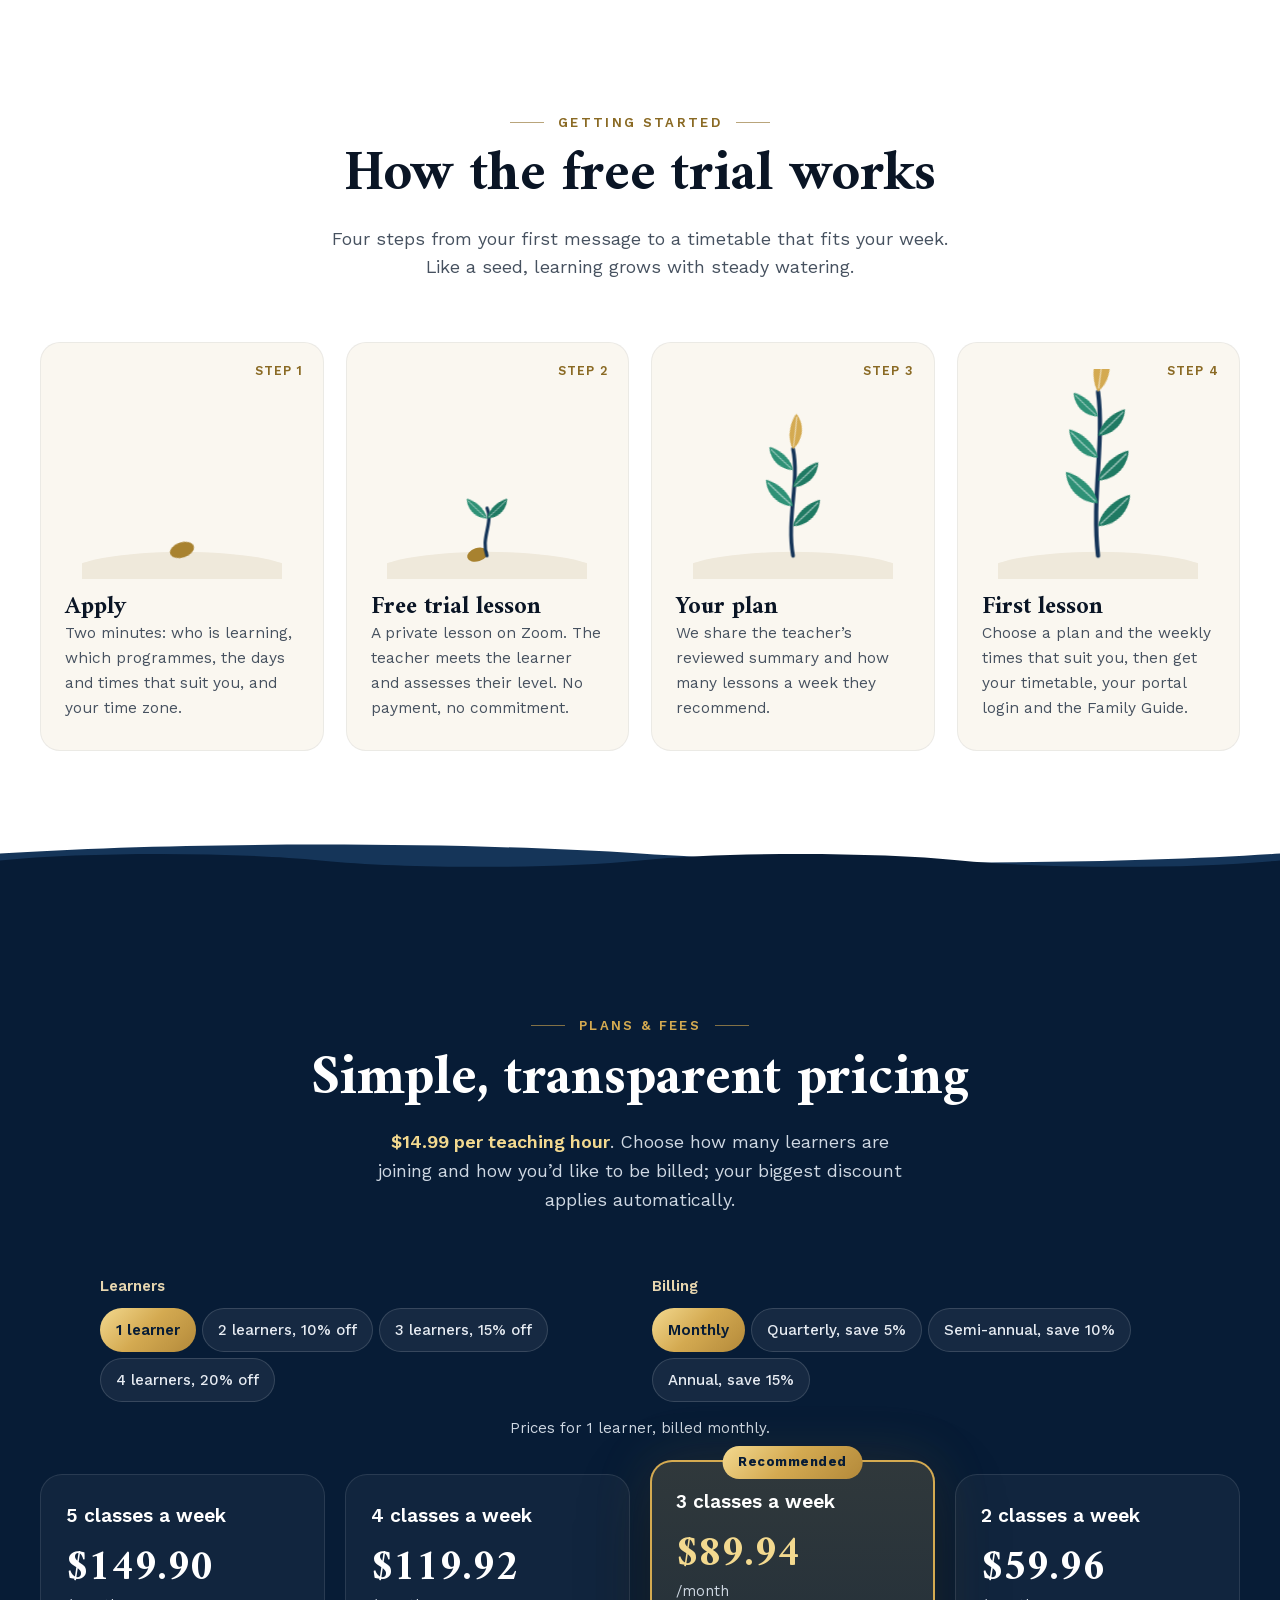
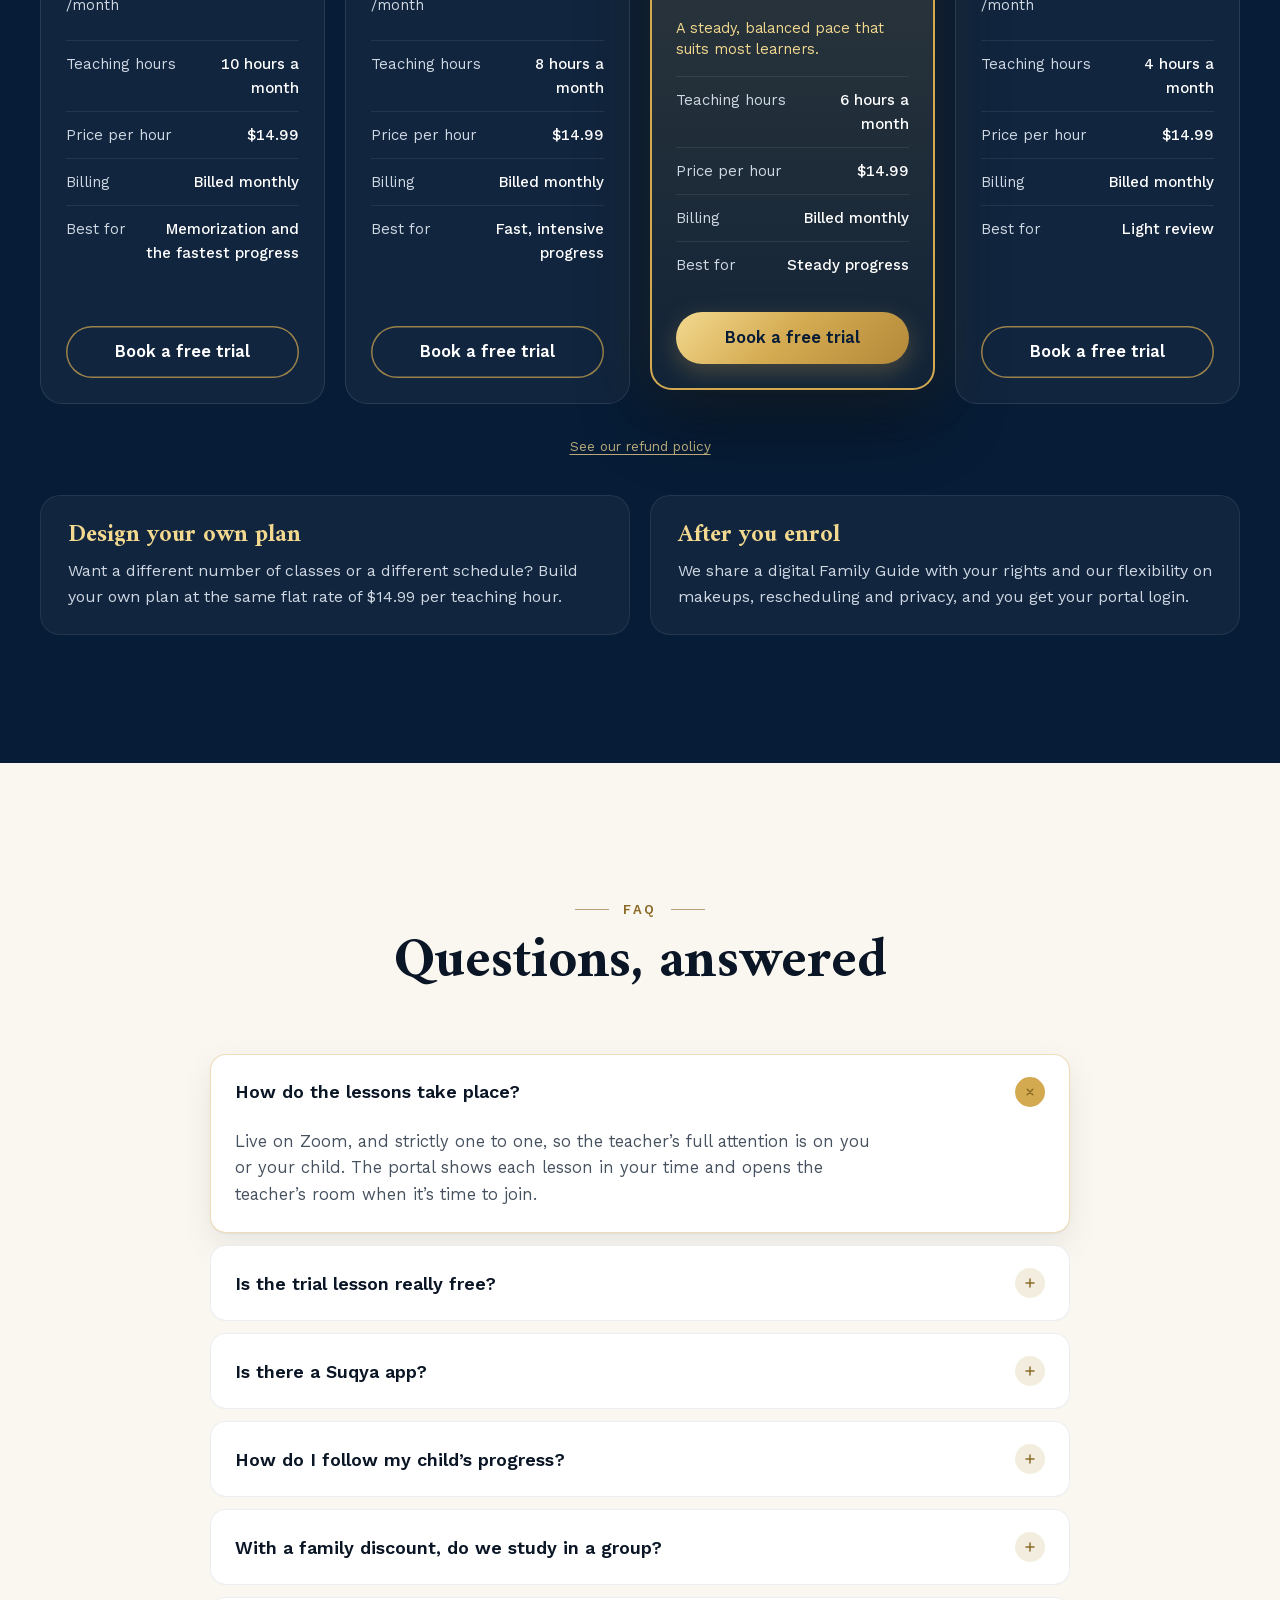
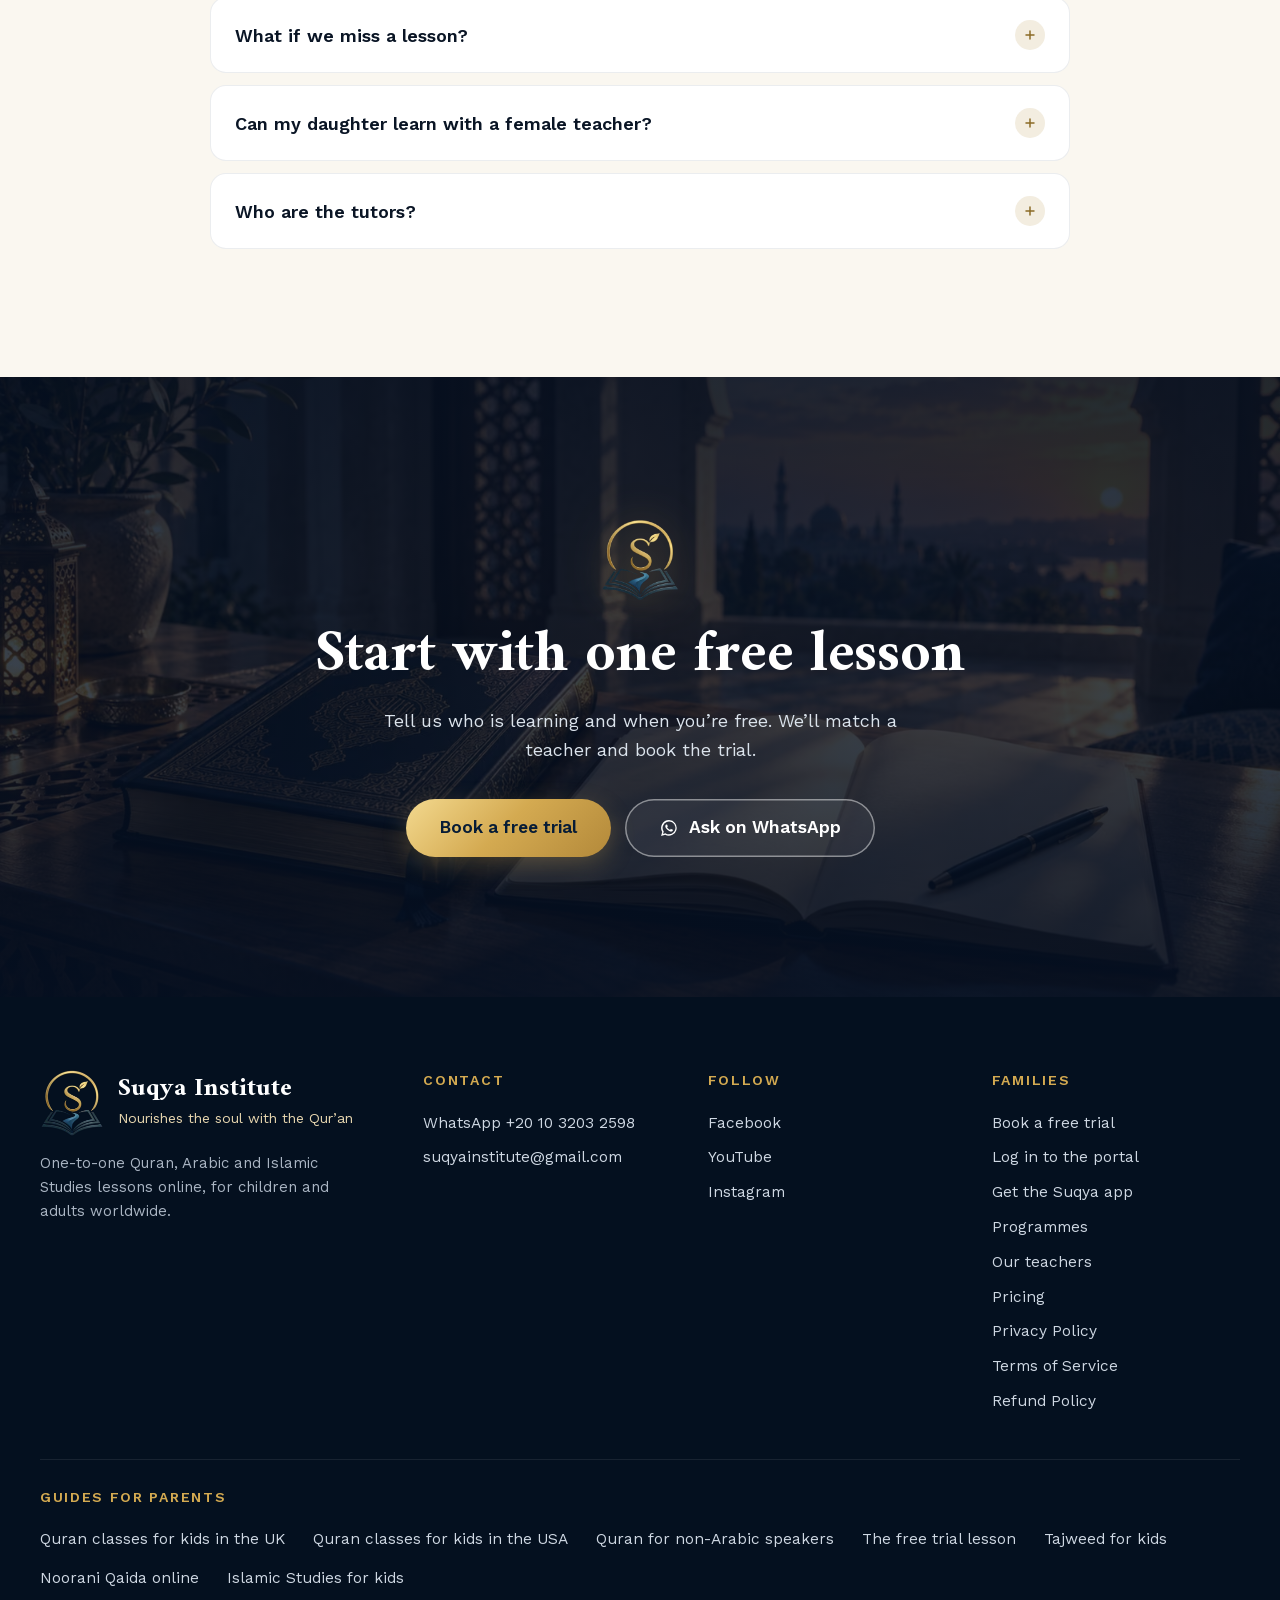
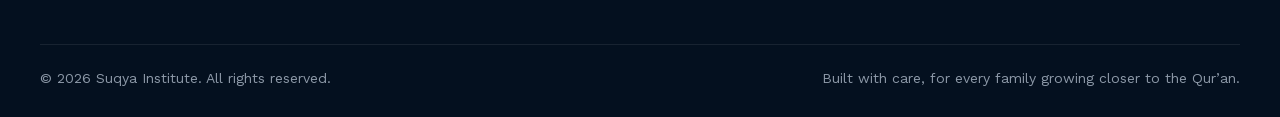
==== commit 5053bb63: "Temporarily load Google Analytics without consent (CONSENT_REQUIRED flag) Owner decision 2026-11-15." ====
--- a/index.html
+++ b/index.html
@@ -114,7 +114,7 @@
 <script src="/assets/app.707575aa.js" defer></script>
 <!-- Google Analytics 4: injected from an idle callback after the load
      event, so it never competes with the first screen. -->
-<script src="/assets/analytics.50d68b86.js" defer></script>
+<script src="/assets/analytics.9d9bce6d.js" defer></script>
 </head>
 <body>
 <svg aria-hidden="true" focusable="false" width="0" height="0" class="defs" xmlns="http://www.w3.org/2000/svg">
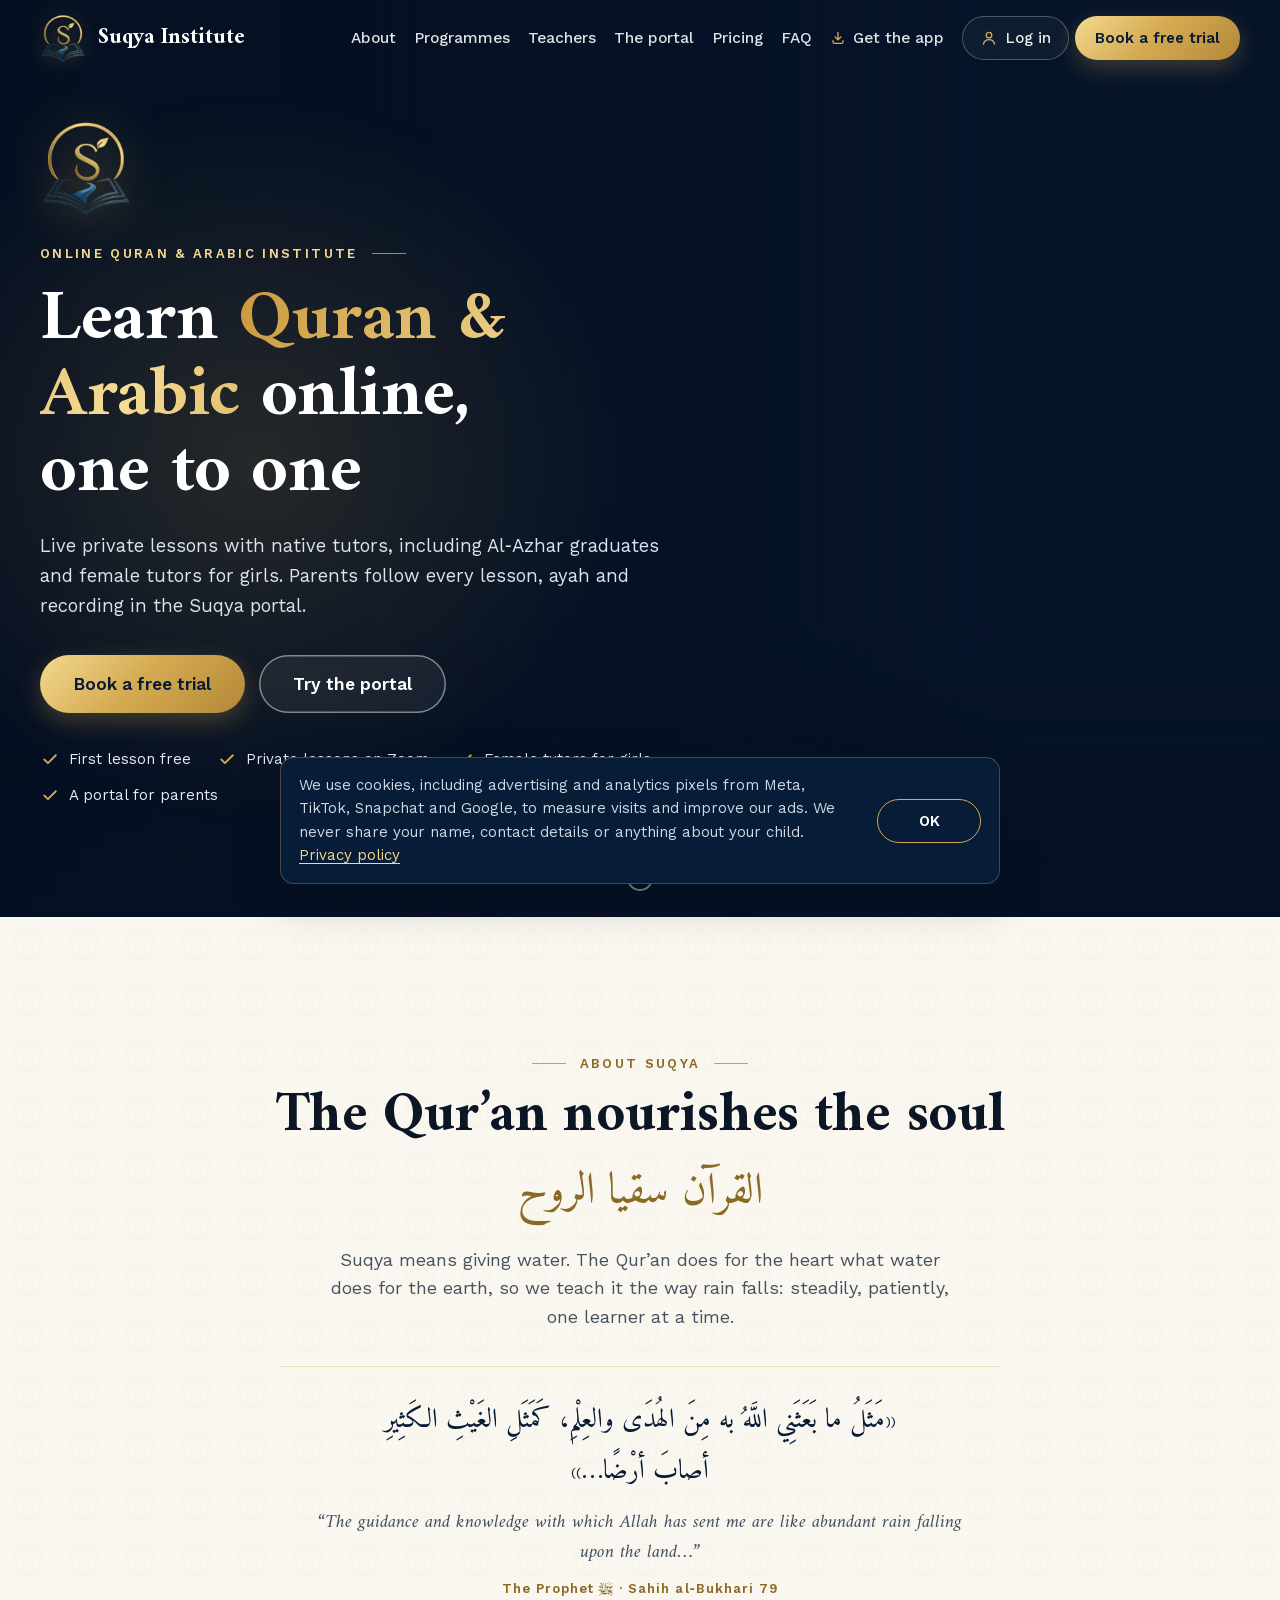
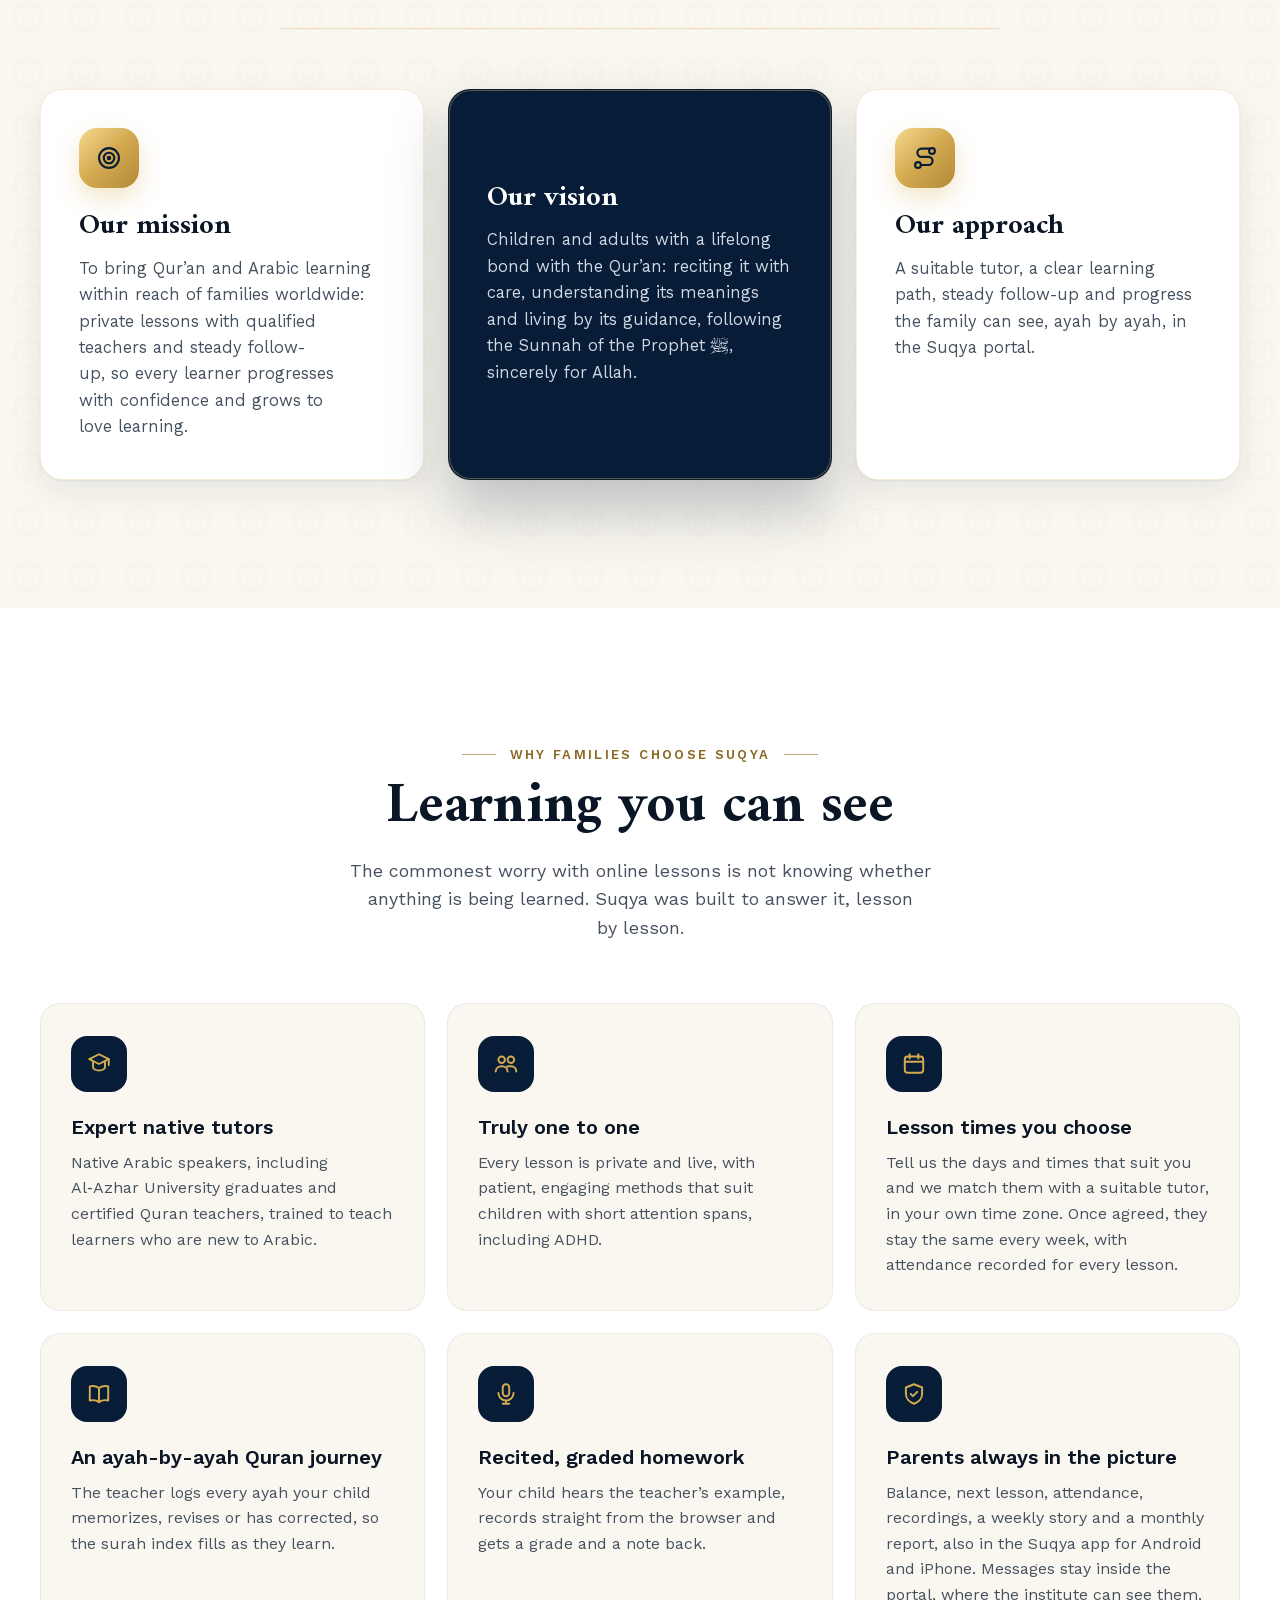
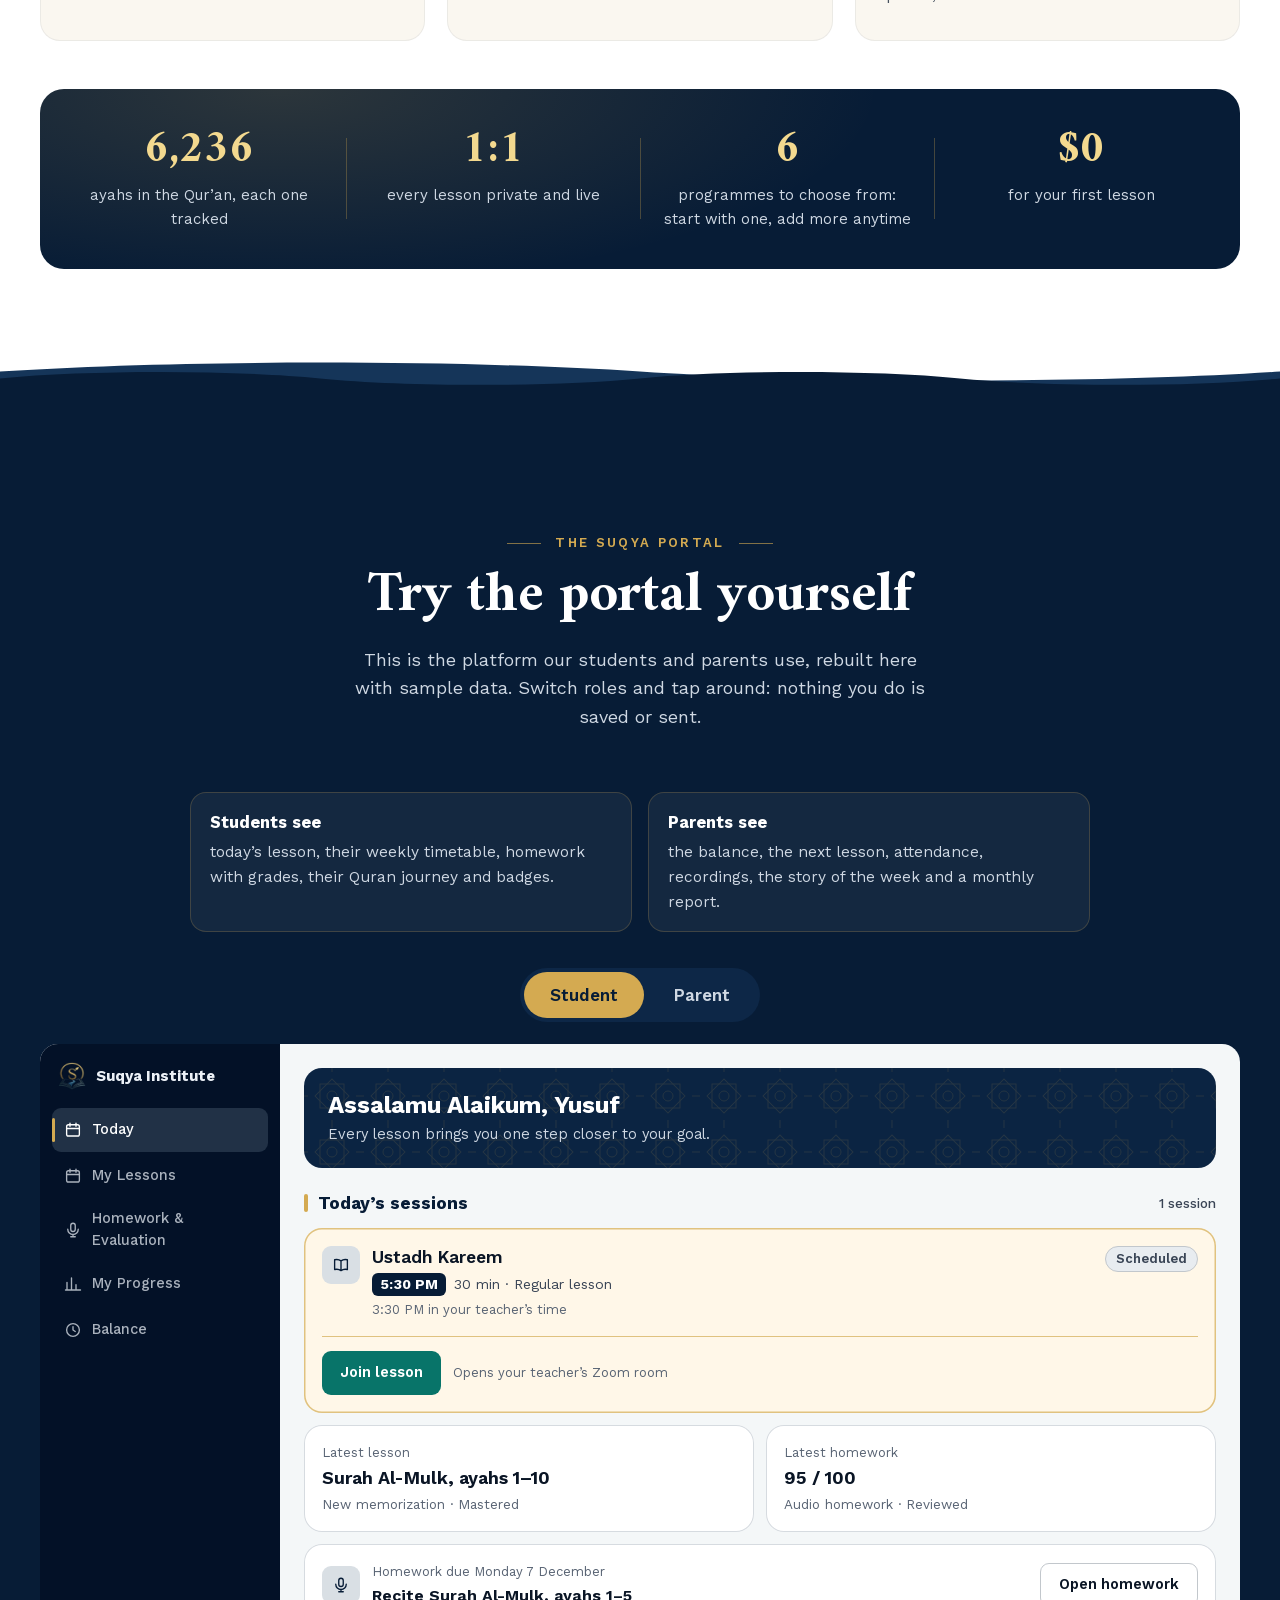
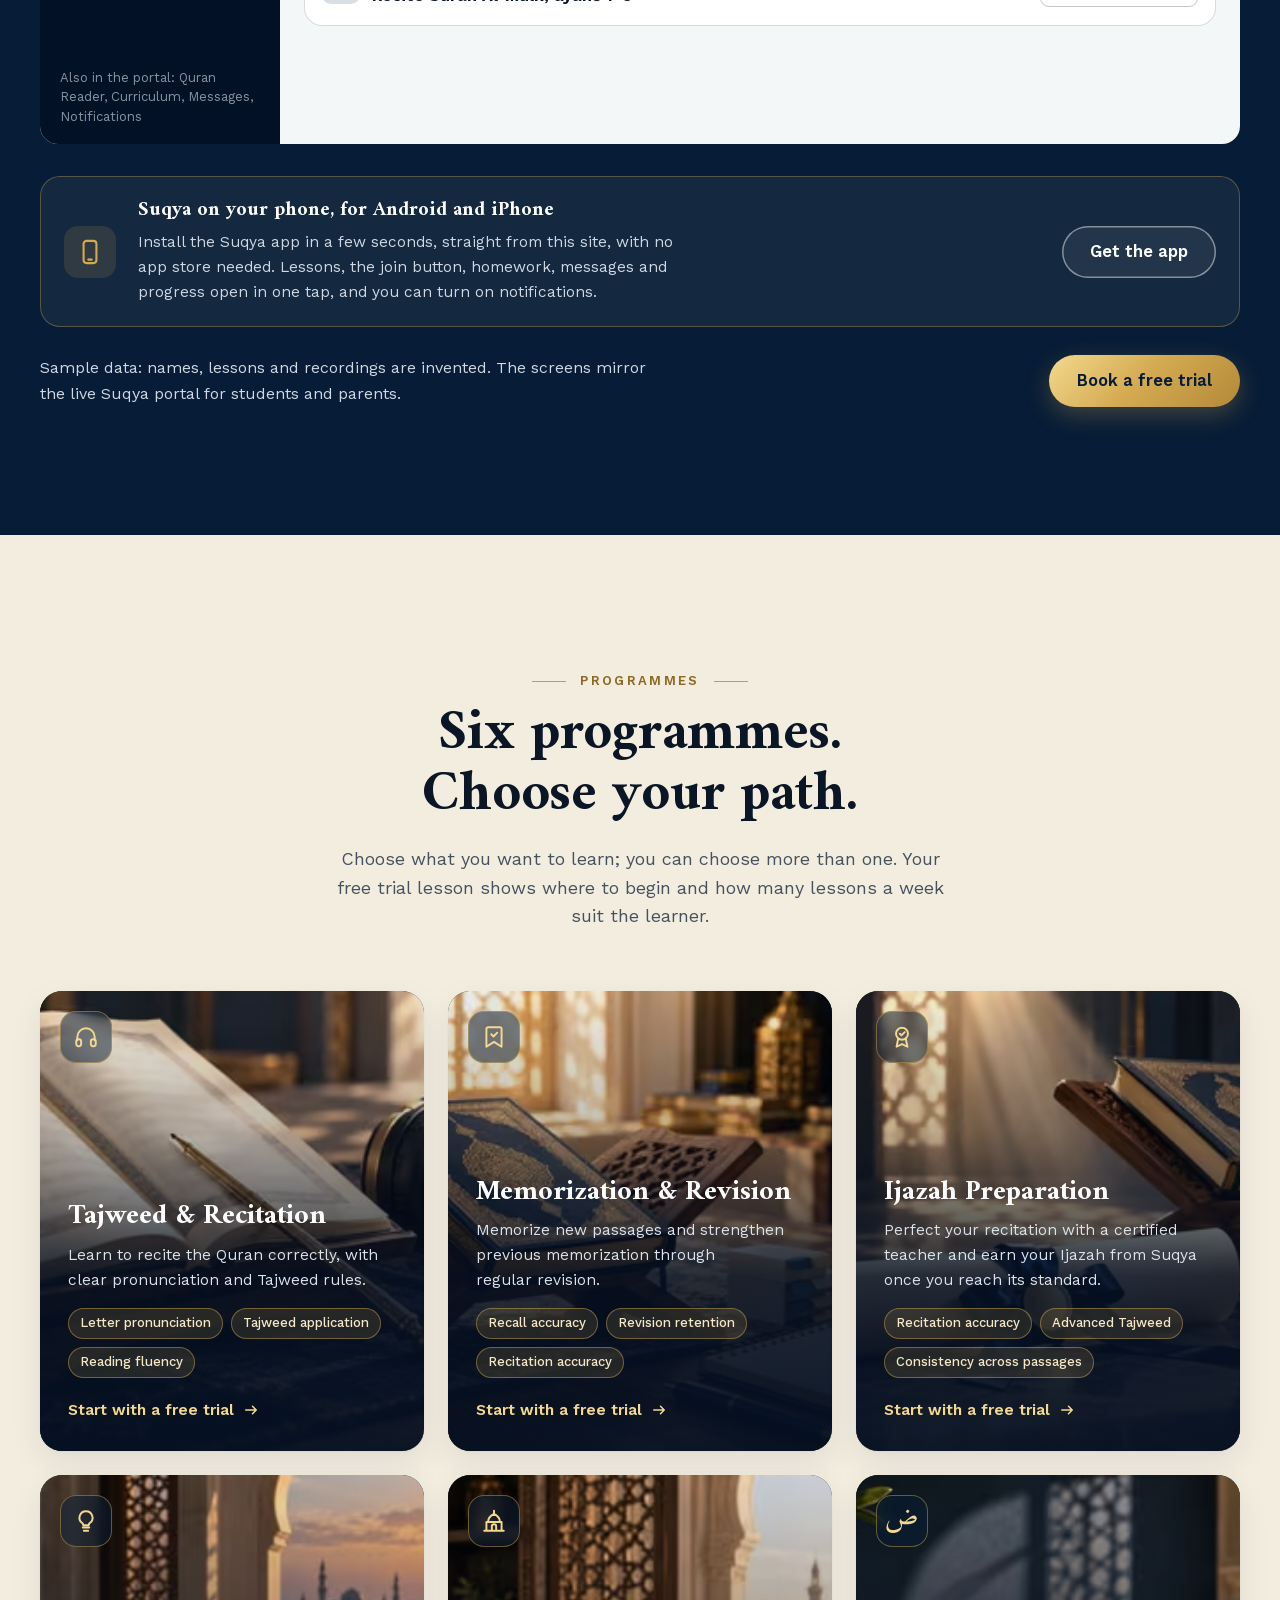
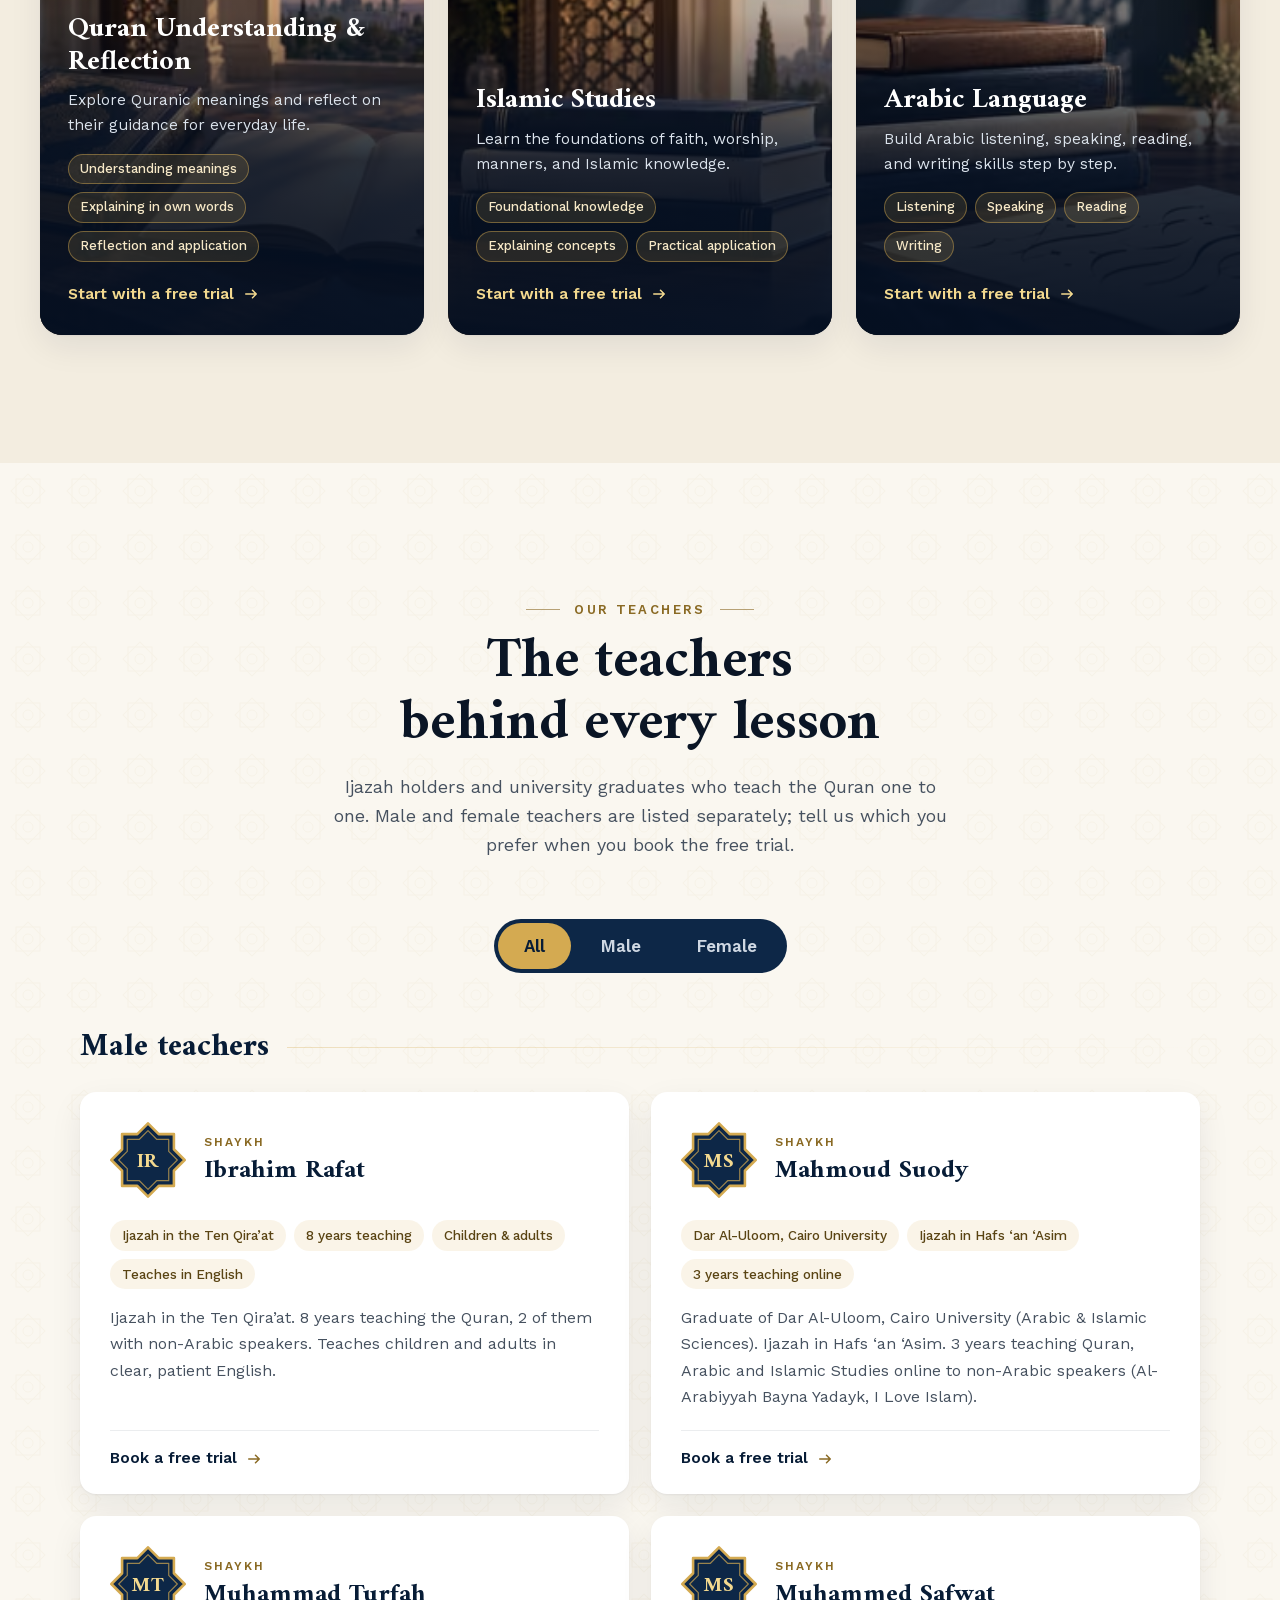
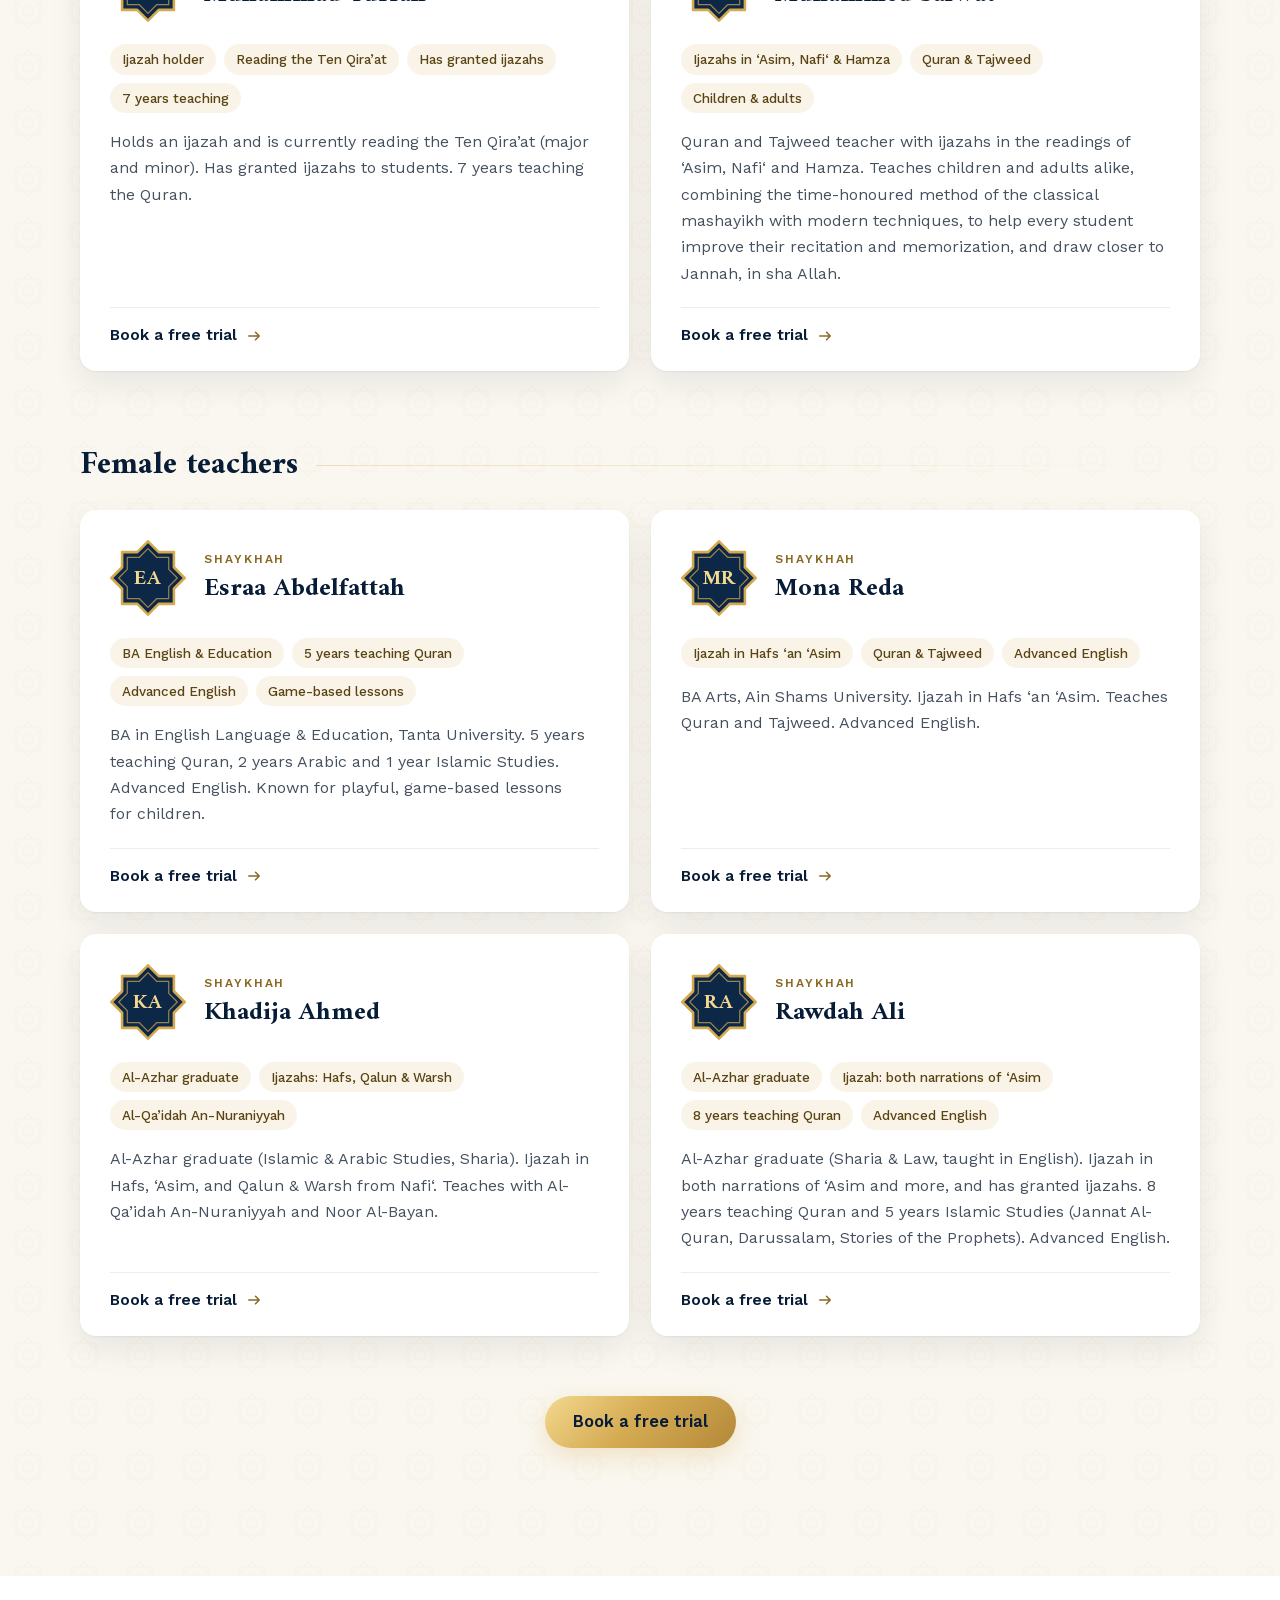
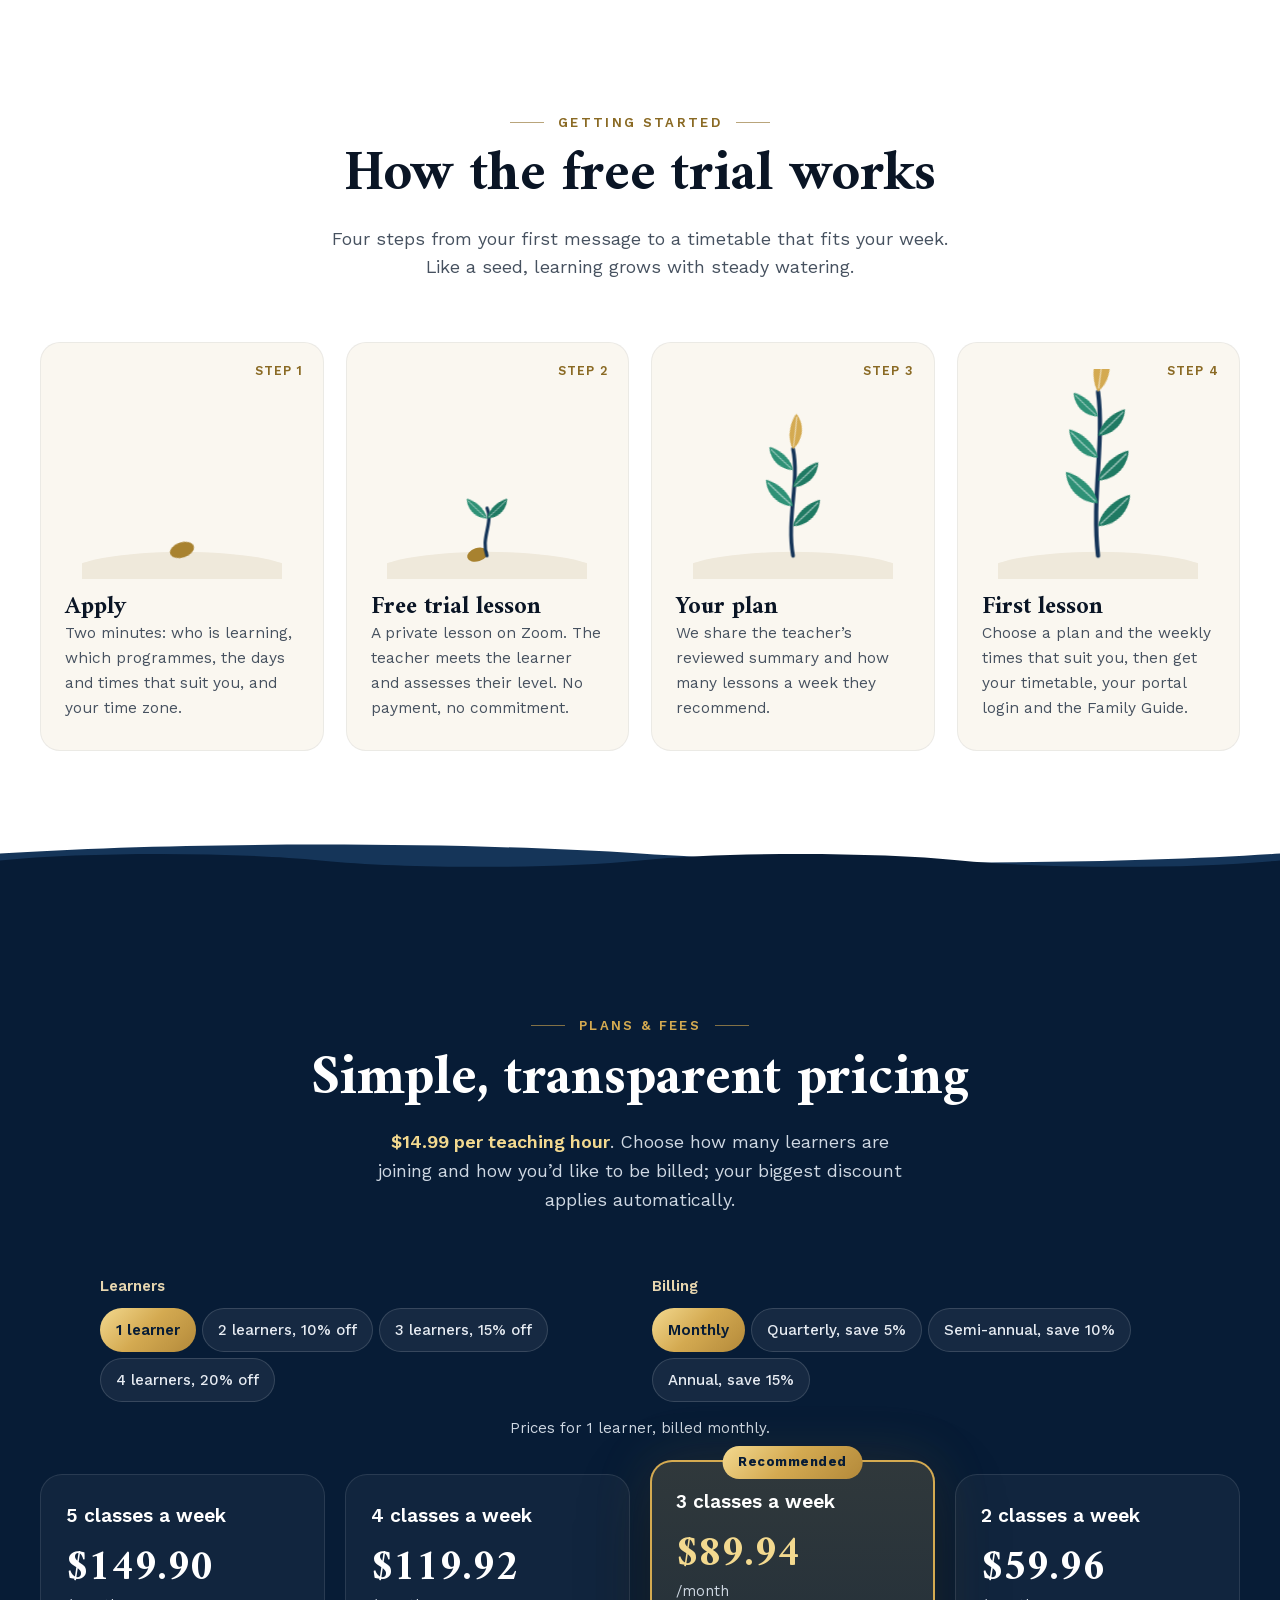
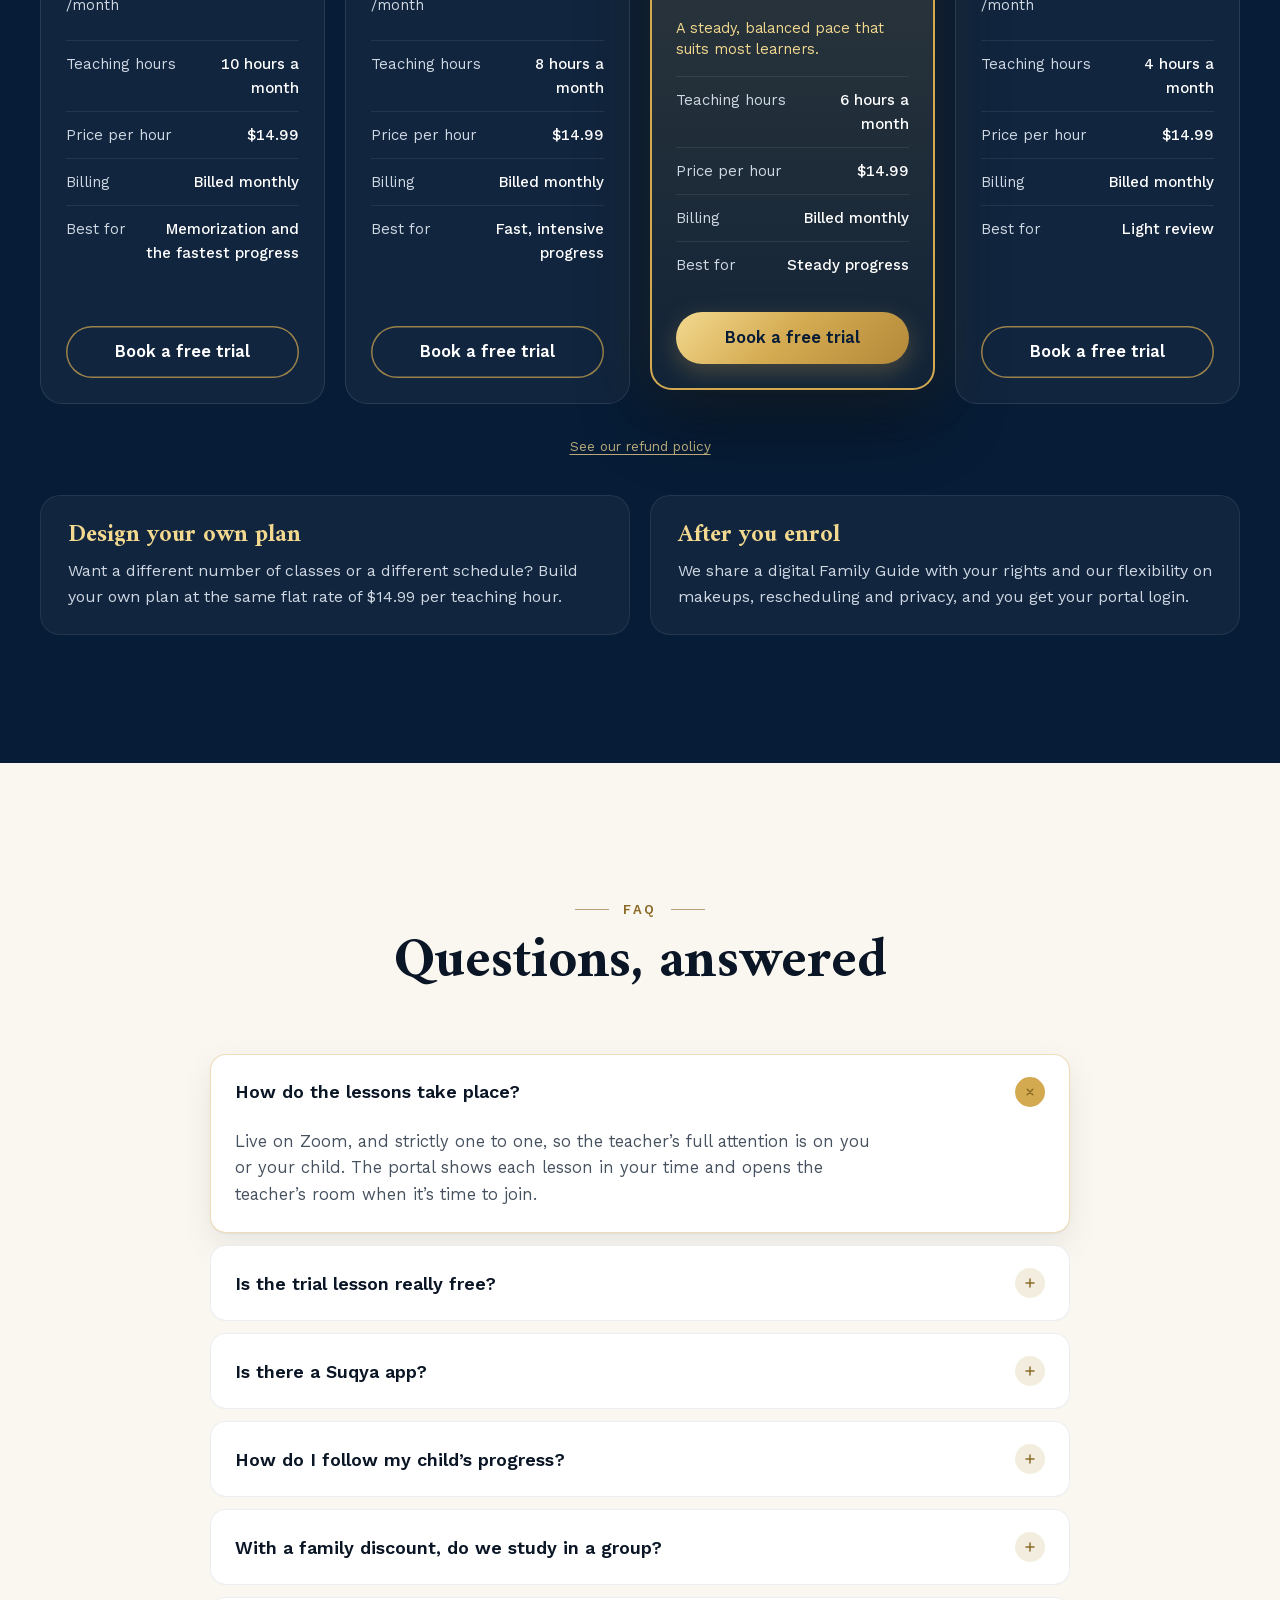
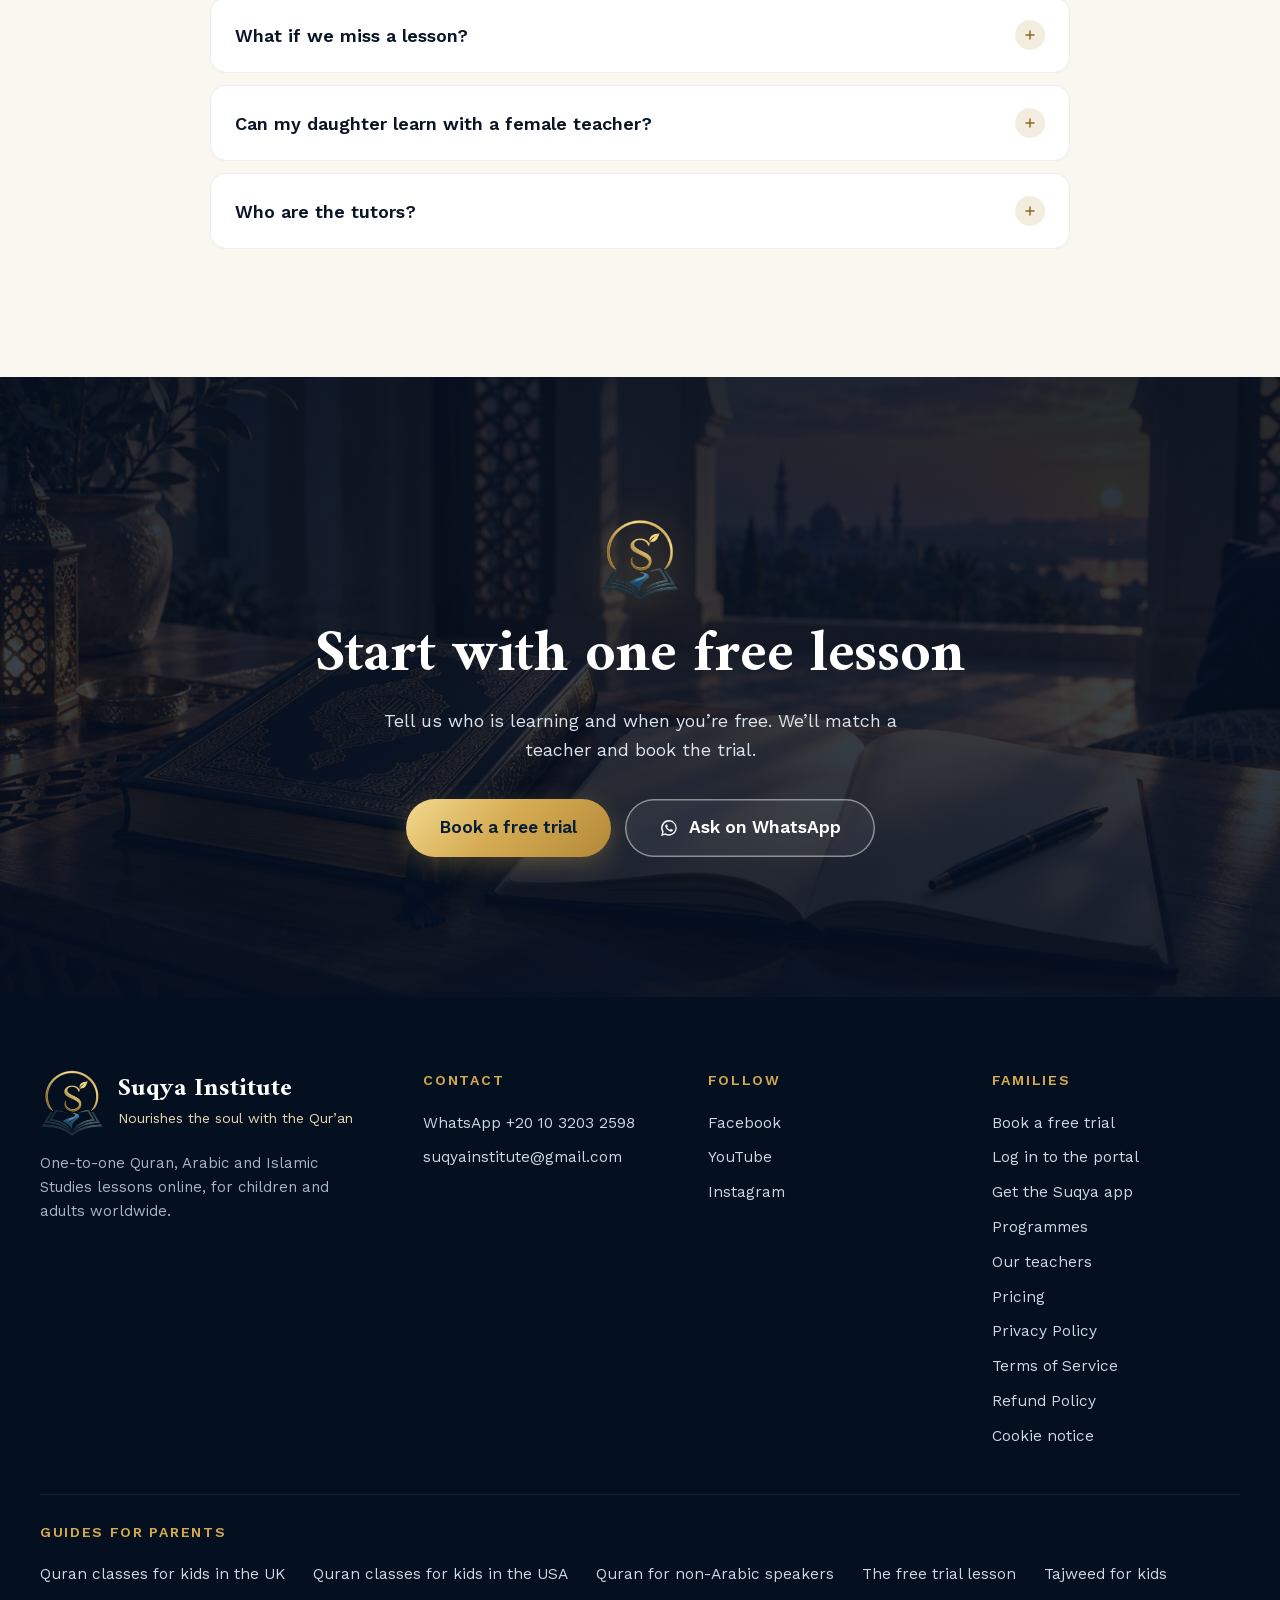
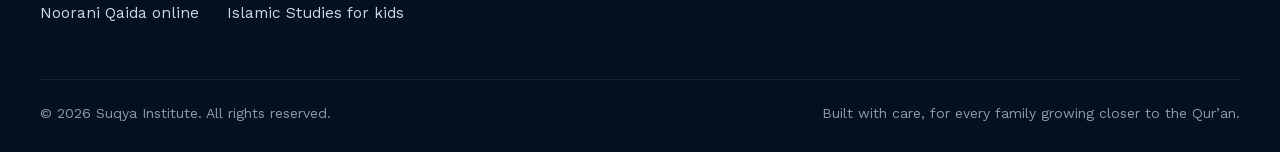
==== commit ba3d7697: "Load ad-pixels loader on every page; make cookie banner informational; CSP and privacy text Co-Autho" ====
--- a/index.html
+++ b/index.html
@@ -114,7 +114,8 @@
 <script src="/assets/app.707575aa.js" defer></script>
 <!-- Google Analytics 4: injected from an idle callback after the load
      event, so it never competes with the first screen. -->
-<script src="/assets/analytics.9d9bce6d.js" defer></script>
+<script src="/assets/analytics.f77bf291.js" defer></script>
+<script src="https://app.suqyainstitute.com/ad-pixels-loader.js" defer></script>
 </head>
 <body>
 <svg aria-hidden="true" focusable="false" width="0" height="0" class="defs" xmlns="http://www.w3.org/2000/svg">
@@ -1016,7 +1017,7 @@
         <a href="/privacy">Privacy Policy</a>
         <a href="/terms">Terms of Service</a>
         <a href="/refund-policy">Refund Policy</a>
-        <button type="button" class="foot-btn" id="cookieSettings" hidden>Cookie settings</button>
+        <button type="button" class="foot-btn" id="cookieSettings" hidden>Cookie notice</button>
       </div>
     </div>
     <nav class="foot-guides" aria-label="Guides for parents">
@@ -1039,11 +1040,10 @@
   <svg viewBox="0 0 32 32" aria-hidden="true" focusable="false"><path fill="#fff" d="M16.02 3C9.4 3 4 8.36 4 15c0 2.36.68 4.55 1.86 6.4L4 29l7.8-1.82A11.9 11.9 0 0 0 16.02 27C22.64 27 28 21.64 28 15S22.64 3 16.02 3zm0 21.7c-1.98 0-3.83-.55-5.4-1.5l-.39-.23-4.63 1.08 1.1-4.51-.25-.4A9.62 9.62 0 0 1 6.3 15c0-5.36 4.36-9.7 9.72-9.7 5.36 0 9.7 4.34 9.7 9.7 0 5.36-4.34 9.7-9.7 9.7zm5.32-7.26c-.29-.15-1.72-.85-1.99-.95-.27-.1-.46-.15-.66.15-.2.29-.76.95-.93 1.15-.17.2-.34.22-.63.07-.29-.15-1.22-.45-2.33-1.44-.86-.77-1.44-1.71-1.61-2-.17-.29-.02-.45.13-.6.13-.13.29-.34.44-.51.15-.17.2-.29.29-.49.1-.2.05-.37-.02-.51-.07-.15-.66-1.58-.9-2.17-.24-.57-.48-.49-.66-.5-.17-.01-.37-.01-.56-.01-.2 0-.51.07-.78.37-.27.29-1.02 1-1.02 2.44s1.05 2.83 1.19 3.03c.15.2 2.07 3.16 5.02 4.43.7.3 1.25.48 1.68.61.7.22 1.34.19 1.85.12.56-.08 1.72-.7 1.97-1.38.24-.68.24-1.26.17-1.38-.07-.12-.26-.2-.55-.34z"/></svg>
 </a>
 
-<div class="cookie-bar" id="cookieBar" role="region" aria-label="Cookie choice" hidden>
-  <p>We&rsquo;d like to use Google Analytics cookies to see how families find and use this site. They load only if you accept. <a href="/privacy#cookies">Privacy Policy</a></p>
+<div class="cookie-bar" id="cookieBar" role="region" aria-label="Cookie notice" hidden>
+  <p>We use cookies, including advertising and analytics pixels from Meta, TikTok, Snapchat and Google, to measure visits and improve our ads. We never share your name, contact details or anything about your child. <a href="/privacy#cookies">Privacy policy</a></p>
   <div class="cookie-acts">
-    <button type="button" class="cookie-btn" data-consent="reject">Reject</button>
-    <button type="button" class="cookie-btn" data-consent="accept">Accept</button>
+    <button type="button" class="cookie-btn" data-consent="ok">OK</button>
   </div>
 </div>
 
